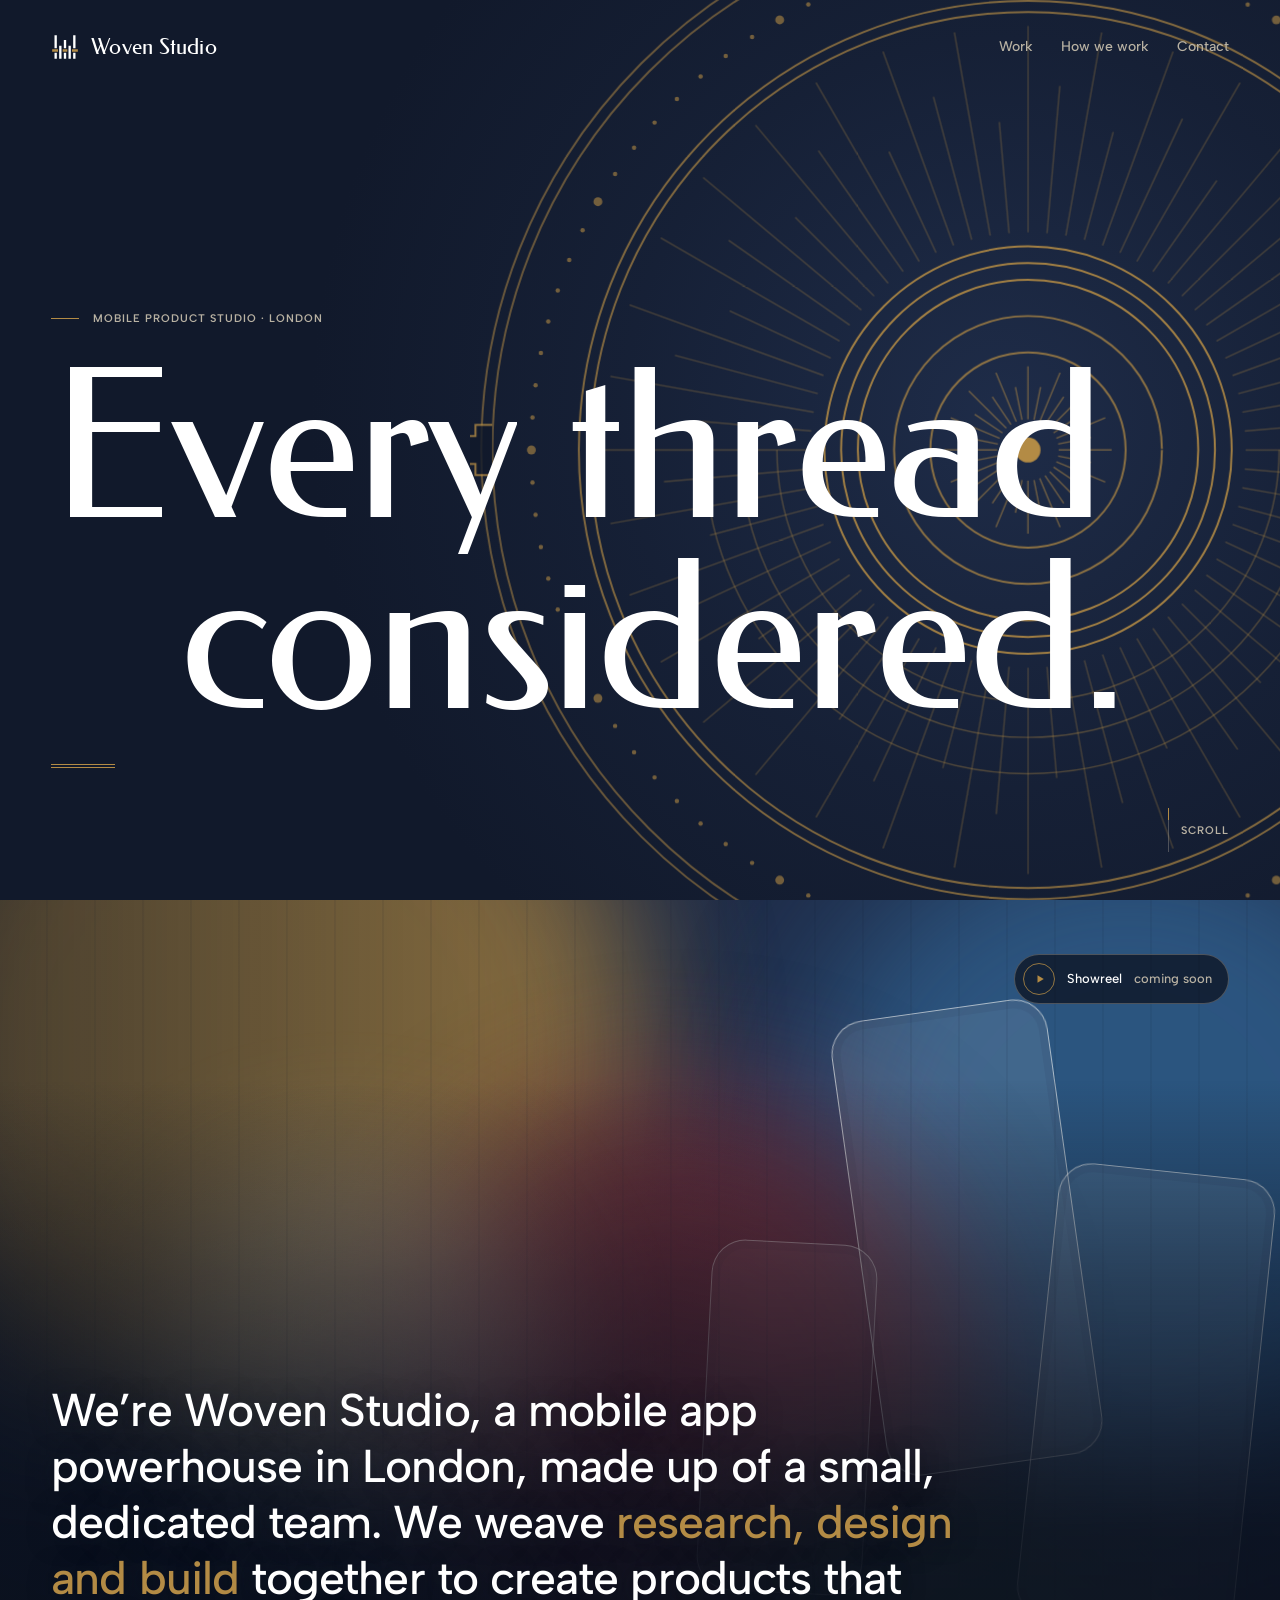
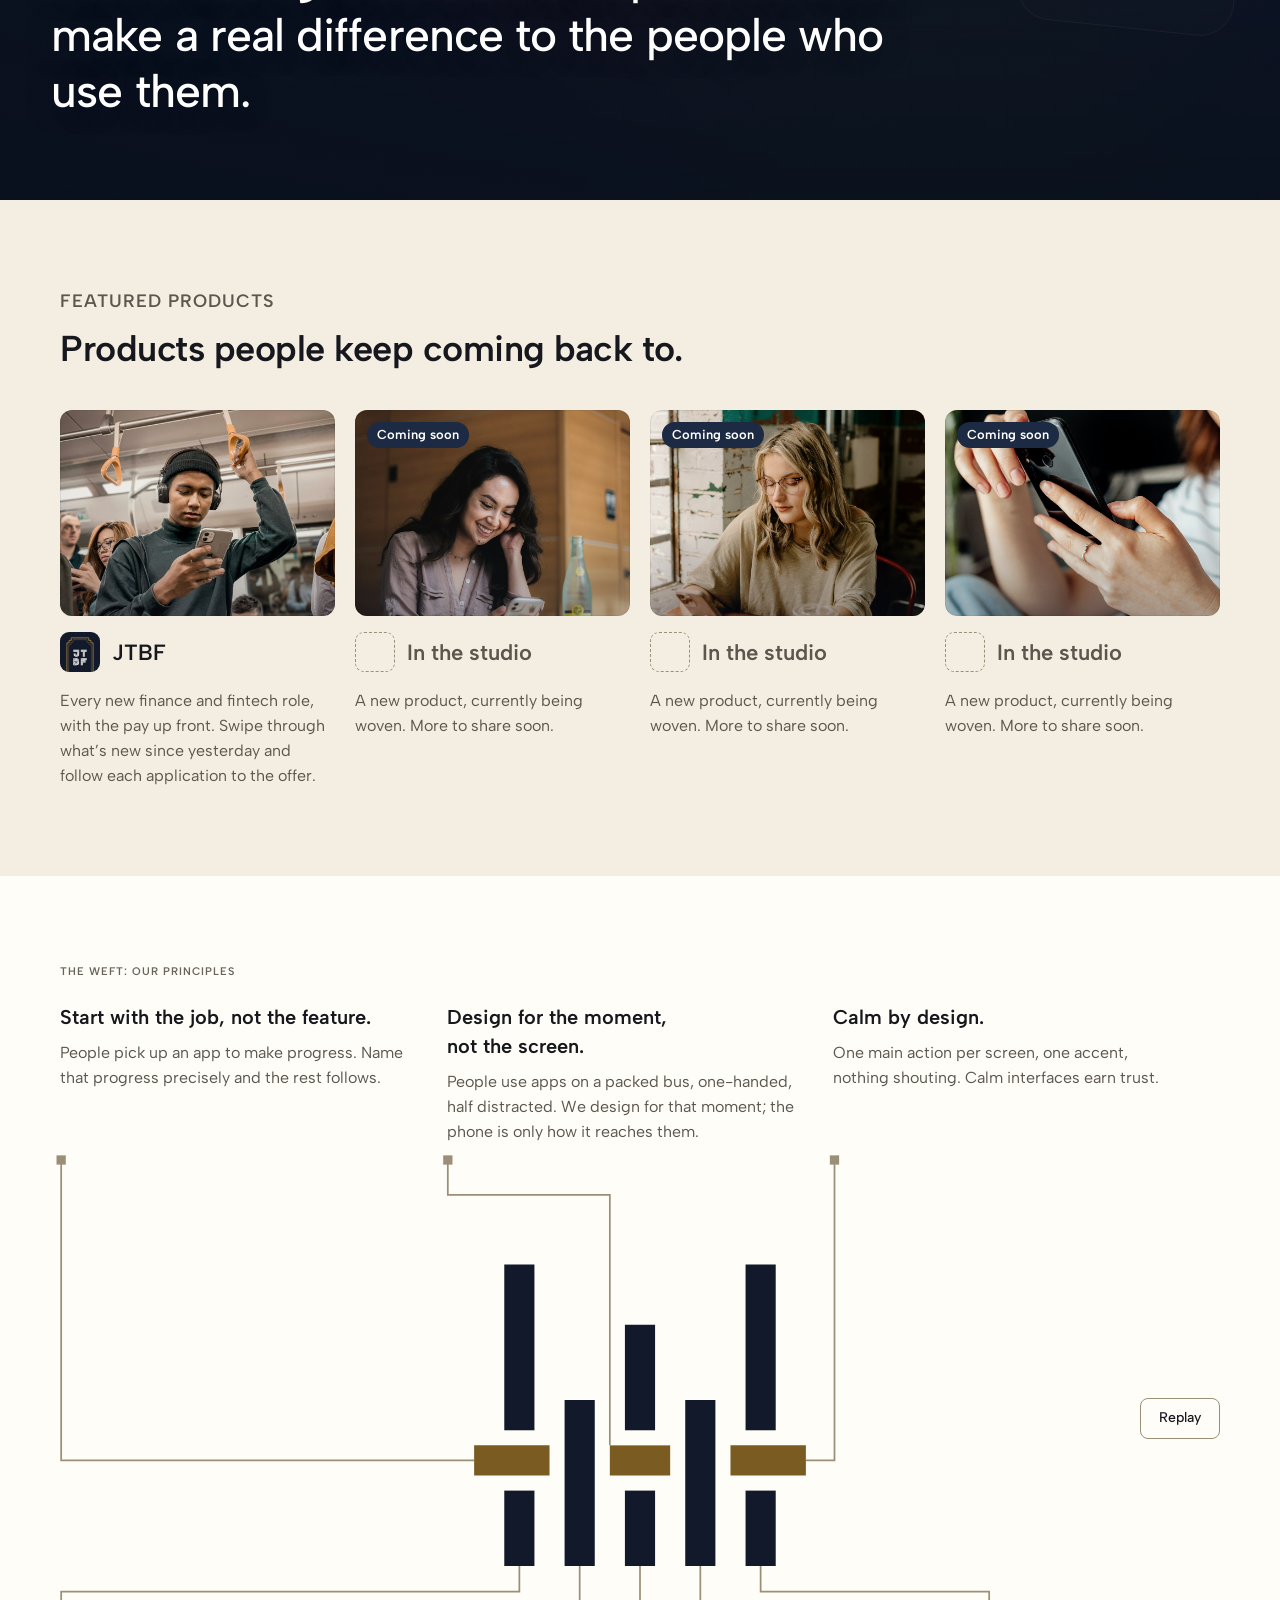
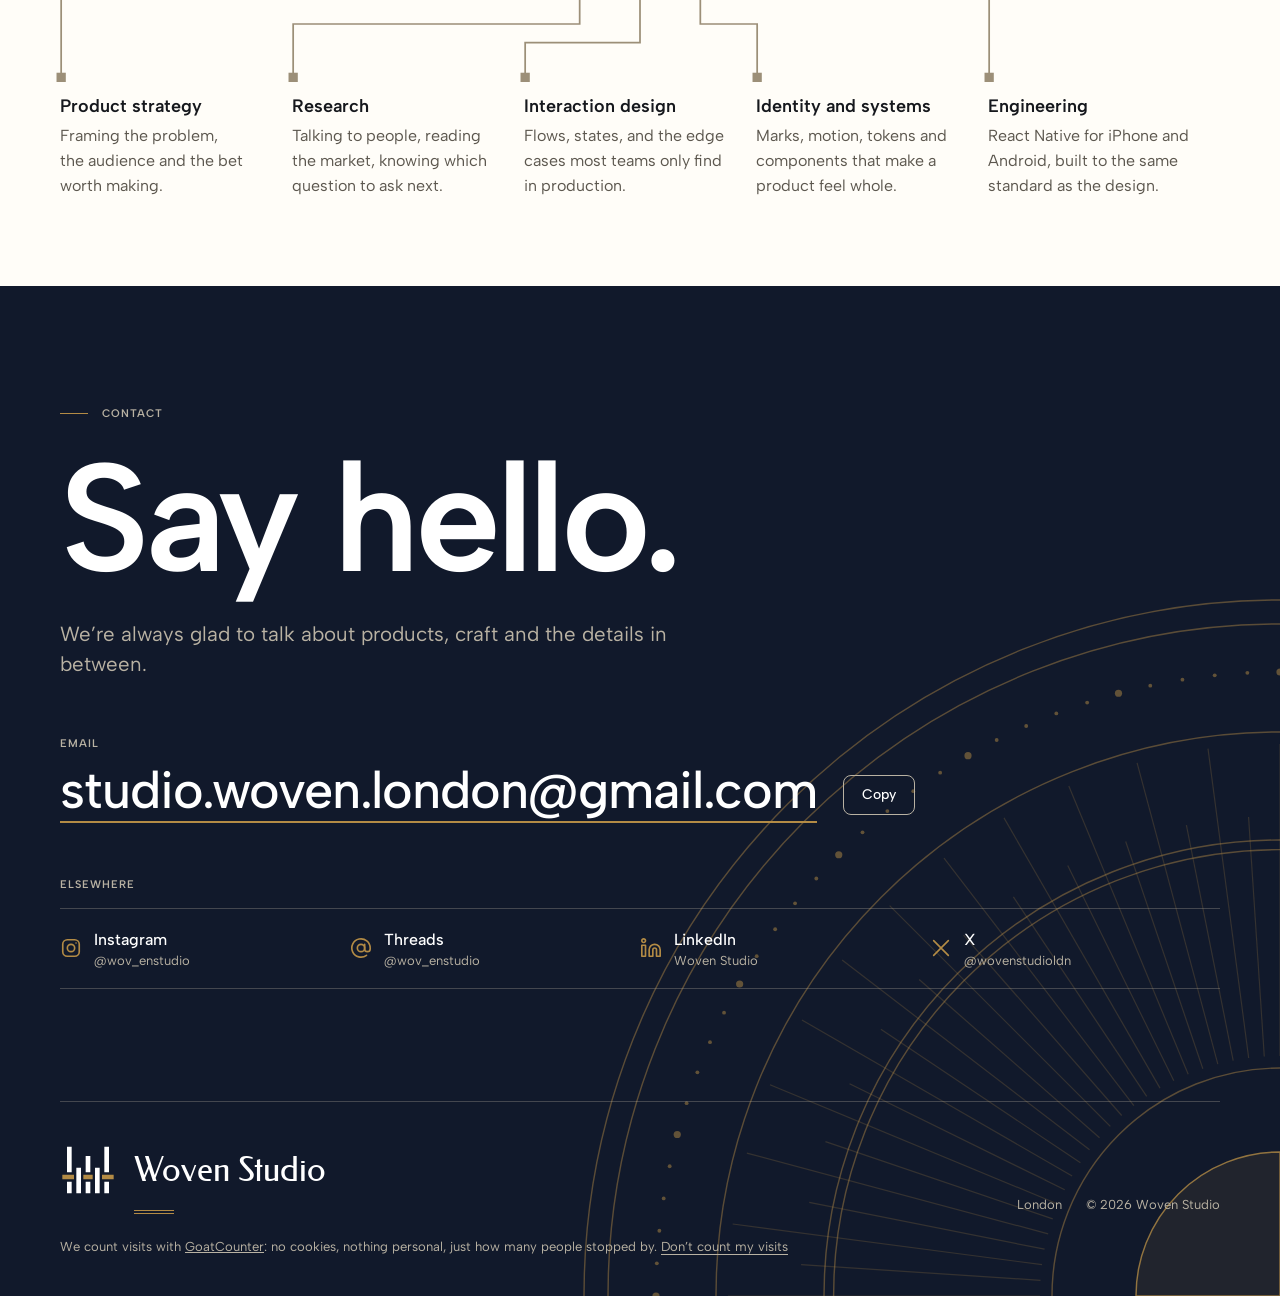
==== index.html @ 86c2acb9 "Count the page path without its UTM tags Campaign tags still reach GoatCounter as the query, so visi" ====
<!doctype html>
<html lang="en-GB">
<head>
<meta charset="utf-8">
<meta name="viewport" content="width=device-width, initial-scale=1, viewport-fit=cover">
<meta name="description" content="Woven Studio designs and builds mobile apps for iPhone and Android.">
<title>Woven Studio</title>
<link rel="icon" href="favicon.svg" type="image/svg+xml">
<link rel="apple-touch-icon" href="apple-touch-icon.png">
<meta name="theme-color" content="#11192b">
<!-- Woven Studio design system: tokens and self-hosted fonts, then the n- component classes. -->
<link rel="preload" href="ds/fonts/Federo-Regular.ttf" as="font" type="font/ttf" crossorigin>
<link rel="stylesheet" href="ds/tokens.css">
<link rel="stylesheet" href="ds/bundle.css">
<style>
/* Base: what the page expects around it (safe-area padding for notched phones, image reset). */
:root { padding-top: env(safe-area-inset-top, 0px); padding-bottom: env(safe-area-inset-bottom, 0px); }
img { max-width: 100%; }
[hidden] { display: none !important; }

/* Layout: navy hero where the Crown draws itself; the showreel (a placeholder for now) beside
   the studio summary; featured products as four image cards; the mark and how we work, the
   mark drawing itself beside the practice threads; a contact footer.
   Colours and type are the Woven Studio design system's tokens. One light theme by choice:
   the design system has no dark theme yet. */
:root {
  color-scheme: light;
  /* Every colour, font, space and radius comes from ds/tokens.css (the design system). Only the page width is local. */
  --max: 1160px;
}

* { box-sizing: border-box; }
html { -webkit-text-size-adjust: 100%; scroll-behavior: smooth; }
body { margin: 0; background: var(--canvas); color: var(--ink); font-family: var(--font-sans); font-size: 16px; line-height: 25px; }
a { color: inherit; }
:focus-visible { outline: 2px solid var(--primary); outline-offset: 3px; border-radius: 4px; }
.band-navy :focus-visible { outline-color: var(--brass); }

.wrap {
  max-width: calc(var(--max) + 64px); margin: 0 auto;
  padding-left: max(16px, env(safe-area-inset-left, 0px));
  padding-right: max(16px, env(safe-area-inset-right, 0px));
}
@media (min-width: 720px) {
  .wrap { padding-left: max(32px, env(safe-area-inset-left, 0px)); padding-right: max(32px, env(safe-area-inset-right, 0px)); }
}
.eyebrow { font-size: 11px; line-height: 15px; font-weight: 600; letter-spacing: 1px; text-transform: uppercase; color: var(--steel); margin: 0; }

/* The Crown drawing itself: one shared definition, played where .is-drawing is set. */
.crown .w, .crown .t { fill: none; stroke-width: 4; stroke-linecap: butt; stroke-dasharray: 1; stroke-dashoffset: 0; }
.crown .w { stroke: var(--warp, var(--on-dark)); }
.crown .t { stroke: var(--weft, var(--brass)); }
.crown.is-drawing .w { animation: draw 520ms cubic-bezier(0.3, 0, 0.2, 1) 300ms both; }
.crown.is-drawing .w.i { animation-delay: 430ms; }
.crown.is-drawing .w.o { animation-delay: 560ms; }
.crown.is-drawing .t.a { animation: draw 200ms cubic-bezier(0.4, 0, 1, 1) 1120ms both; }
.crown.is-drawing .t.b { animation: draw 380ms cubic-bezier(0, 0, 0.2, 1) 1320ms both; }
@keyframes draw { from { stroke-dashoffset: 1; } to { stroke-dashoffset: 0; } }
@media (prefers-reduced-motion: reduce) {
  html { scroll-behavior: auto; }
  .crown.is-drawing .w, .crown.is-drawing .t { animation: none; }
}

/* ---------- hero ---------- */
.band-navy { background: var(--brand-navy); color: var(--on-dark); }
/* Hero: the whole first screen. A huge Federo tagline bottom-left, an Art Deco medallion
   (sunburst, fan, setbacks, double rules) bleeding off the right edge with the Crown at its
   heart. Opening sequence: rings draw centre-out, the sunburst opens, the Crown weaves itself,
   the tagline rises line by line. Afterwards the outer rings turn, very slowly. */
.hero {
  position: relative; overflow: hidden; isolation: isolate;
  min-height: 100vh; min-height: 100svh;
  display: flex; flex-direction: column;
  margin-top: calc(-1 * env(safe-area-inset-top, 0px));
  padding-top: env(safe-area-inset-top, 0px);
  background:
    radial-gradient(circle at 78% 46%, rgba(31, 45, 74, 0.95) 0, rgba(31, 45, 74, 0.35) 34%, rgba(17, 25, 43, 0) 62%),
    var(--brand-navy);
}
.hero > .wrap { position: relative; z-index: 1; flex: 1; width: 100%; display: flex; flex-direction: column; }
@media (min-width: 720px) { .hero > .wrap { max-width: none; padding-left: max(32px, 4vw, env(safe-area-inset-left, 0px)); padding-right: max(32px, 4vw, env(safe-area-inset-right, 0px)); } }
.nav { display: flex; align-items: center; justify-content: space-between; gap: 16px; padding-block: 22px; }
.nav-brand { display: flex; align-items: center; gap: 12px; text-decoration: none; font-weight: 600; }
.nav-brand .n-mark { width: 28px; height: 28px; }
.nav-brand span { font-family: var(--font-display); font-weight: 400; font-size: 22px; line-height: 28px; letter-spacing: 0.01em; }
.nav-links { display: flex; gap: 28px; font-size: 14px; font-weight: 500; }
.nav-links a { text-decoration: none; color: var(--on-dark-muted); padding: 12px 0; }
.nav-links a:hover { color: var(--on-dark); }
@media (max-width: 440px) { .nav-links a:nth-child(2) { display: none; } }

.hero-body { flex: 1; display: flex; flex-direction: column; justify-content: flex-end; gap: 28px; padding-block: 24px 36px; }
.hero .eyebrow { color: var(--on-dark-muted); display: flex; align-items: center; gap: 14px; }
.hero .eyebrow::before { content: ""; width: 28px; height: 1px; background: var(--brass); }
.tagline {
  font-family: var(--font-display); font-weight: 400; margin: 0;
  font-size: min(19.5vw, 13svh); line-height: 0.92; letter-spacing: -0.01em;
  color: var(--on-dark);
}
.tagline .line { display: block; overflow: hidden; padding-bottom: 0.14em; margin-bottom: -0.14em; }
.tagline .line > span { display: block; }
.tagline .l2 { padding-left: 0.9em; }
@media (min-width: 600px) {
  .tagline { font-size: min(16.2vw, 29svh); }
  .tagline .l1, .tagline .l2 { display: inline-block; vertical-align: top; }
  .tagline .l1 { margin-right: 0.02em; }
  .tagline .l2 { padding-left: 0; }
  .tagline .l3 { padding-left: 0.62em; }
}
.hero-rule { transform-origin: left center; }
.hero-foot { display: flex; flex-wrap: wrap; align-items: flex-end; justify-content: flex-end; gap: 24px 48px; }
.hero-foot .lede { font-size: 18px; line-height: 28px; color: var(--on-dark-muted); max-width: 30em; margin: 0 0 18px; text-wrap: pretty; }
.actions { display: flex; flex-wrap: wrap; gap: 12px; }
.scroll-cue { display: none; align-items: center; gap: 12px; font-size: 11px; font-weight: 600; letter-spacing: 1px; text-transform: uppercase; color: var(--on-dark-muted); text-decoration: none; padding: 12px 0; }
.scroll-cue i { position: relative; width: 1px; height: 44px; background: rgba(185, 178, 163, 0.35); overflow: hidden; }
.scroll-cue i::after { content: ""; position: absolute; left: -1px; top: 0; width: 3px; height: 12px; background: var(--brass); animation: cue 2.4s cubic-bezier(0.4, 0, 0.2, 1) 2.6s infinite; }
@keyframes cue { from { transform: translateY(-12px); } to { transform: translateY(44px); } }
@media (min-width: 860px) { .scroll-cue { display: inline-flex; } }

/* the medallion */
.medallion {
  position: absolute; z-index: 0; pointer-events: none;
  width: min(124svh, 128vw); height: auto; aspect-ratio: 1 / 1; max-width: none;
  top: 50%; right: calc(-1 * min(34svh, 36vw)); transform: translateY(-50%);
  fill: none; stroke: var(--brass); stroke-width: 1.4;
}
@media (max-width: 859px) {
  .medallion { width: 150vw; top: -18vw; right: -62vw; transform: none; opacity: 0.8; }
}
.medallion .ring { stroke-dasharray: 1; stroke-dashoffset: 0; opacity: 0.7; }
.medallion .r6, .medallion .r7 { opacity: 0.55; }
.medallion .r1, .medallion .r2, .medallion .r3 { opacity: 0.9; }
.medallion .m-dots circle { fill: var(--brass); stroke: none; opacity: 0.6; }
.medallion .m-rays path { stroke-width: 1; opacity: 0.32; }
.medallion .fan { stroke-width: 1; opacity: 0.38; stroke-dasharray: 1; stroke-dashoffset: 0; }
.medallion .m-steps path { fill: var(--brand-navy); stroke-width: 1.4; opacity: 0.8; }
.medallion .m-core path { stroke-width: 1; opacity: 0.55; }
.medallion .m-dot { fill: var(--brass); stroke: none; }
.medallion .r0, .medallion .r0b { opacity: 0.75; }
.m-core { transform-box: fill-box; transform-origin: 50% 50%; }
.m-spin-a, .m-spin-b, .m-dots, .m-rays { transform-box: fill-box; transform-origin: 50% 50%; }
.m-spin-a { animation: spin 300s linear 2.6s infinite; }
.m-spin-b { animation: spin 420s linear 2.6s infinite reverse; }
@keyframes spin { to { transform: rotate(360deg); } }

/* opening sequence */
.hero .ring { animation: draw 1300ms cubic-bezier(0.3, 0, 0.2, 1) both; }
.hero .r0 { animation-delay: 0ms; } .hero .r0b { animation-delay: 60ms; } .hero .r1 { animation-delay: 150ms; } .hero .r2 { animation-delay: 230ms; } .hero .r3 { animation-delay: 310ms; }
.hero .r4 { animation-delay: 560ms; } .hero .r5 { animation-delay: 640ms; }
.hero .r6 { animation-delay: 860ms; } .hero .r7 { animation-delay: 940ms; }
.hero .fan { animation: draw 1100ms cubic-bezier(0.3, 0, 0.2, 1) 700ms both; }
.hero .m-rays { animation: open 1500ms cubic-bezier(0.2, 0, 0, 1) 400ms both; }
.hero .m-dots { animation: settle 1800ms cubic-bezier(0.2, 0, 0, 1) 900ms both; }
.hero .m-core { animation: open 1200ms cubic-bezier(0.2, 0, 0, 1) 0ms both; }
.hero .m-steps { animation: fade 600ms ease-out 1500ms both; }
@keyframes open { from { transform: scale(0.55) rotate(-24deg); opacity: 0; } to { transform: none; opacity: 1; } }
@keyframes settle { from { transform: rotate(-30deg); opacity: 0; } to { transform: none; opacity: 1; } }
@keyframes fade { from { opacity: 0; } to { opacity: 1; } }

.hero .tagline .line > span { animation: rise 1100ms cubic-bezier(0.2, 0, 0, 1) both; }
.hero .tagline .line:nth-child(1) > span { animation-delay: 250ms; }
.hero .tagline .line:nth-child(2) > span { animation-delay: 370ms; }
.hero .tagline .line:nth-child(3) > span { animation-delay: 490ms; }
@keyframes rise { from { transform: translateY(105%); } to { transform: none; } }
.hero .eyebrow { animation: fade 700ms ease-out 150ms both; }
.hero-rule { animation: grow 900ms cubic-bezier(0.3, 0, 0.2, 1) 1100ms both; }
@keyframes grow { from { transform: scaleX(0); } to { transform: none; } }
.hero-foot { animation: lift 800ms cubic-bezier(0.2, 0, 0, 1) 1300ms both; }
@keyframes lift { from { opacity: 0; transform: translateY(12px); } to { opacity: 1; transform: none; } }

@media (prefers-reduced-motion: reduce) {
  .hero *, .hero *::after { animation: none !important; }
}

/* ---------- sections ---------- */
.section { padding-block: 88px; }
.section-head { display: grid; gap: 12px; max-width: 40em; margin-bottom: 40px; }
.section-head h2 { font-size: clamp(28px, 4.4vw, 36px); line-height: 1.2; font-weight: 600; letter-spacing: -0.5px; margin: 0; text-wrap: balance; }
.section-head p { margin: 0; font-size: 18px; line-height: 27px; color: var(--slate); }

/* ---------- showreel ----------
   Full screen. The media layer holds the video (a placeholder until the reel is cut: drifting
   product-colour light, ghosted phones, the warp texture). Above it, a scrim from the bottom
   and the left darkens the area the text sits on to at least 80% brand-navy-deep, so the
   white text stays above 7:1 whatever the footage does. */
.reel {
  position: relative; overflow: hidden; isolation: isolate;
  min-height: 100vh; min-height: 100svh;
  display: flex; flex-direction: column; justify-content: flex-end;
  background: var(--brand-navy-deep); color: var(--on-dark);
}
.reel-media { position: absolute; inset: 0; z-index: 0; }
.reel-media video { width: 100%; height: 100%; object-fit: cover; display: block; }
.reel-ph { position: absolute; inset: 0; overflow: hidden; background: var(--brand-navy-mid); }
.reel-ph .blob { position: absolute; border-radius: 50%; filter: blur(70px); opacity: 0.85; will-change: transform; }
.reel-ph .b1 { width: 60vmax; height: 60vmax; left: -10vmax; top: -18vmax; background: var(--brass); animation: drift1 26s ease-in-out infinite alternate; }
.reel-ph .b2 { width: 52vmax; height: 52vmax; right: -14vmax; top: -6vmax; background: var(--link-blue); animation: drift2 31s ease-in-out infinite alternate; }
.reel-ph .b3 { width: 46vmax; height: 46vmax; left: 30vw; top: 22vh; background: var(--oxblood); animation: drift3 23s ease-in-out infinite alternate; }
.reel-ph .b4 { width: 40vmax; height: 40vmax; right: 8vw; bottom: -16vmax; background: var(--sage-deep); animation: drift1 29s ease-in-out infinite alternate-reverse; }
.reel-ph .b5 { width: 30vmax; height: 30vmax; left: 12vw; top: 30vh; background: var(--card-tint-champagne); opacity: 0.45; animation: drift2 21s ease-in-out infinite alternate-reverse; }
@keyframes drift1 { to { transform: translate(14vw, 10vh) scale(1.08); } }
@keyframes drift2 { to { transform: translate(-12vw, 14vh) scale(0.92); } }
@keyframes drift3 { to { transform: translate(-16vw, -10vh) scale(1.12); } }
.reel-ph::after {
  content: ""; position: absolute; inset: 0;
  background: repeating-linear-gradient(90deg, transparent 0 46px, rgba(17, 25, 43, 0.07) 46px 48px);
}
.reel-ph .ghost {
  position: absolute; width: clamp(150px, 17vw, 240px); aspect-ratio: 9 / 19;
  border-radius: 34px; border: 1.5px solid rgba(255, 253, 248, 0.55);
  background: rgba(255, 253, 248, 0.10);
  box-shadow: inset 0 0 0 8px rgba(17, 25, 43, 0.06);
}
.reel-ph .g1 { right: 16vw; top: 12vh; transform: rotate(-8deg); animation: float1 18s ease-in-out infinite alternate; }
.reel-ph .g2 { right: 2vw; top: 30vh; transform: rotate(6deg); animation: float2 22s ease-in-out infinite alternate; }
.reel-ph .g3 { right: 32vw; top: 38vh; transform: rotate(3deg); width: clamp(120px, 13vw, 190px); opacity: 0.7; animation: float1 25s ease-in-out infinite alternate-reverse; }
@keyframes float1 { from { translate: 0 0; } to { translate: -2vw -5vh; } }
@keyframes float2 { from { translate: 0 0; } to { translate: 1.5vw 4vh; } }
@media (max-width: 720px) { .reel-ph .g1 { right: -6vw; top: 8vh; } .reel-ph .g2, .reel-ph .g3 { display: none; } }

.reel-scrim {
  position: absolute; inset: 0; z-index: 1; pointer-events: none;
  background:
    linear-gradient(to top, rgba(10, 16, 29, 0.96) 0%, rgba(10, 16, 29, 0.88) 30%, rgba(10, 16, 29, 0.45) 58%, rgba(10, 16, 29, 0) 80%),
    linear-gradient(to right, rgba(10, 16, 29, 0.55) 0%, rgba(10, 16, 29, 0) 60%);
}
.reel-badge {
  position: absolute; z-index: 2; top: max(32px, 6vh); right: max(16px, 4vw);
  display: inline-flex; align-items: center; gap: 12px;
  padding: 8px 16px 8px 8px; border-radius: 999px;
  background: rgba(10, 16, 29, 0.72); border: 1px solid rgba(185, 178, 163, 0.35);
  font-size: 13px; line-height: 18px; font-weight: 500; color: var(--on-dark);
}
.reel-badge i { width: 32px; height: 32px; border-radius: 50%; border: 1px solid rgba(179, 139, 69, 0.8); display: grid; place-items: center; }
.reel-badge svg { width: 12px; height: 12px; fill: var(--brass); margin-left: 2px; }
.reel-badge small { font-size: 13px; color: var(--on-dark-muted); }

.reel-text { position: relative; z-index: 2; width: 100%; padding-block: 120px max(56px, 9vh); }
@media (min-width: 720px) { .reel-text { max-width: none; padding-left: max(32px, 4vw, env(safe-area-inset-left, 0px)); padding-right: max(32px, 4vw, env(safe-area-inset-right, 0px)); } }
.reel-text .eyebrow { color: var(--on-dark-muted); display: flex; align-items: center; gap: 14px; margin-bottom: 24px; }
.reel-text .eyebrow::before { content: ""; width: 28px; height: 1px; background: var(--brass); }
.reel-text p.big {
  margin: 0; max-width: 21em;
  font-size: clamp(26px, 3.6vw, 52px); line-height: 1.22; font-weight: 500; letter-spacing: -0.02em;
  color: var(--on-dark); text-wrap: pretty;
  text-shadow: 0 1px 24px rgba(10, 16, 29, 0.5);
}
.reel-text p.big em { font-style: normal; color: var(--brass); }
@media (prefers-reduced-motion: reduce) { .reel-ph *, .reel-ph { animation: none !important; } }

/* ---------- products ----------
   Each card leads with a real photograph of the moment the product is used, given a light
   warm grade so the four read as one set. Name and a two-line summary sit beneath. */
.band-parchment { background: var(--surface); }
.products { display: grid; gap: 32px 20px; grid-template-columns: minmax(0, 1fr); }
@media (min-width: 640px) { .products { grid-template-columns: repeat(2, minmax(0, 1fr)); } }
@media (min-width: 1000px) { .products { grid-template-columns: repeat(4, minmax(0, 1fr)); } }
.product { min-width: 0; display: grid; gap: 16px; align-content: start; }
.photo {
  position: relative; margin: 0; aspect-ratio: 4 / 3; max-width: 100%;
  border-radius: 12px; overflow: hidden; background: var(--card-tint-stone);
}
.photo img {
  width: 100%; height: 100%; object-fit: cover; display: block;
  filter: saturate(0.92) contrast(1.02) sepia(0.06);
  transition: transform 700ms cubic-bezier(0.2, 0, 0, 1);
}
.product:hover .photo img { transform: scale(1.035); }
.photo::after {
  content: ""; position: absolute; inset: 0; pointer-events: none;
  background: linear-gradient(to top, rgba(17, 25, 43, 0.28), rgba(17, 25, 43, 0) 45%);
  box-shadow: inset 0 0 0 1px rgba(17, 25, 43, 0.08); border-radius: inherit;
}
.photo .chip { position: absolute; z-index: 1; left: 12px; top: 12px; }
.product-name { display: flex; align-items: center; gap: 12px; }
.product-name h3 { margin: 0; font-size: 22px; line-height: 29px; font-weight: 600; }
.product-name .icon { width: 40px; height: 40px; border-radius: 9px; overflow: hidden; flex: none; display: block; }
.product-name .icon--empty { border: 1px dashed var(--hairline-strong); }
.product p { margin: 0; color: var(--slate); text-wrap: pretty; }
.product--soon h3 { color: var(--slate); }
@media (prefers-reduced-motion: reduce) { .photo img { transition: none; } .product:hover .photo img { transform: none; } }

/* ---------- how we work ----------
   The mark as a diagram of the practice: each warp is a discipline, and a brass thread runs
   from the foot of each warp to its column below. The weft is the person using the app.
   Hovering a discipline lights its warp and thread. On phones the diagram becomes a list,
   each row carrying a small mark with its own warp picked out. */
.how-head { display: grid; gap: 20px; margin-bottom: 56px; }
@media (min-width: 900px) { .how-head { grid-template-columns: minmax(0, 5fr) minmax(0, 6fr); gap: 72px; align-items: end; } }
.how-head h2 { margin: 12px 0 0; font-size: clamp(34px, 5vw, 56px); line-height: 1.06; font-weight: 600; letter-spacing: -1px; text-wrap: balance; }
.how-head p { margin: 0; font-size: 18px; line-height: 28px; color: var(--slate); max-width: 34em; text-wrap: pretty; }
.how-head p b { color: var(--ink); font-weight: 600; }

.loom-wrap { position: relative; }
.loom { display: block; width: 100%; height: auto; overflow: visible; }
.loom .crown { --warp: var(--brand-navy); --weft: var(--brass-deep); }
.loom .crown .w { transition: opacity 250ms ease, stroke 250ms ease; }
.loom .fan { fill: none; stroke: var(--hairline-strong); stroke-width: 1.5; stroke-dasharray: 1; stroke-dashoffset: 0; transition: stroke 250ms ease, stroke-width 250ms ease, opacity 250ms ease; }
.loom .knot { fill: var(--hairline-strong); transition: fill 250ms ease; }
.loom .lead { stroke: var(--hairline-strong); stroke-width: 1; fill: none; }
.loom .lbl { font: 500 15px var(--font-sans); fill: var(--slate); }
.loom.is-drawing .fan { animation: draw 700ms cubic-bezier(0.3, 0, 0.2, 1) 1700ms both; }
.loom.is-drawing .knot { animation: fade 400ms ease-out 2300ms both; }
@keyframes fade { from { opacity: 0; } to { opacity: 1; } }
/* focus a discipline */
.loom[data-on] .crown .w, .loom[data-on] .crown .t { opacity: 0.22; }
.loom[data-on] .fan, .loom[data-on] .pl { opacity: 0.4; }
.loom[data-on="0"] .w[data-k="0"], .loom[data-on="1"] .w[data-k="1"], .loom[data-on="2"] .w[data-k="2"], .loom[data-on="3"] .w[data-k="3"], .loom[data-on="4"] .w[data-k="4"] { opacity: 1; }
.loom[data-on="0"] .fan[data-k="0"], .loom[data-on="1"] .fan[data-k="1"], .loom[data-on="2"] .fan[data-k="2"], .loom[data-on="3"] .fan[data-k="3"], .loom[data-on="4"] .fan[data-k="4"] { opacity: 1; stroke: var(--brass-deep); stroke-width: 2.5; }
.loom[data-on="0"] .knot[data-k="0"], .loom[data-on="1"] .knot[data-k="1"], .loom[data-on="2"] .knot[data-k="2"], .loom[data-on="3"] .knot[data-k="3"], .loom[data-on="4"] .knot[data-k="4"] { fill: var(--brass-deep); }
.replay { position: absolute; top: 46%; right: 0; background: var(--canvas); }

.disciplines { list-style: none; margin: 0; padding: 0; display: grid; gap: 0; }
.discipline { display: grid; grid-template-columns: 40px minmax(0, 1fr); gap: 4px 16px; padding-block: 18px; border-bottom: 1px solid var(--hairline); cursor: default; }
.discipline:first-child { border-top: 1px solid var(--hairline-strong); }
.disc-eyebrow { margin: 8px 0 20px; }
@media (min-width: 900px) { .disc-eyebrow { display: none; } }
.discipline .mini { grid-row: span 2; width: 32px; height: 32px; margin-top: 2px; }
.discipline .mini path { fill: none; stroke-width: 4; stroke: var(--brand-navy); opacity: 0.2; }
.discipline .mini .on { opacity: 1; }
.discipline .mini .wf { stroke: var(--brass-deep); opacity: 1; }
.discipline h3 { margin: 0; font-size: 18px; line-height: 25px; font-weight: 600; }
.discipline p { margin: 0; color: var(--slate); text-wrap: pretty; }
.loom-wrap { display: none; }
@media (min-width: 900px) {
  .loom-wrap { display: block; }
  .disciplines { grid-template-columns: repeat(5, minmax(0, 1fr)); gap: 0; }
  .discipline, .discipline:first-child { grid-template-columns: minmax(0, 1fr); border: 0; padding: 16px 24px 0 0; align-content: start; }
  .discipline .mini { display: none; }
  .discipline h3 { transition: color 250ms ease; }
  .discipline:hover h3 { color: var(--brass-deep); }
}

.beliefs-wrap { display: grid; gap: 24px; margin-bottom: 40px; }
.beliefs { list-style: none; margin: 0; padding: 0; display: grid; gap: 28px; }
@media (min-width: 900px) {
  .beliefs-wrap { margin-bottom: 0; }
  .beliefs { grid-template-columns: repeat(3, minmax(0, 1fr)); gap: 0; }
  .belief { padding: 0 32px 16px 0; }
  .belief .mini { display: none; }
  .belief p { max-width: 22em; }
}
.belief { display: grid; gap: 8px; align-content: start; cursor: default; }
.belief .mini { width: 40px; height: 40px; }
.belief .mini .wp path { fill: none; stroke: var(--brand-navy); stroke-width: 4; opacity: 0.18; }
.belief .mini .seg { fill: none; stroke: var(--brass-deep); stroke-width: 4; opacity: 0.22; }
.belief .mini .seg.on { opacity: 1; }
.belief h3 { margin: 0; font-size: 20px; line-height: 29px; font-weight: 600; text-wrap: balance; transition: color 250ms ease; }
.belief:hover h3 { color: var(--brass-deep); }
.belief p { margin: 0; color: var(--slate); text-wrap: pretty; }
.loom .crown .t { transition: opacity 250ms ease; }
.loom .pl { fill: none; stroke: var(--hairline-strong); stroke-width: 1.5; stroke-dasharray: 1; stroke-dashoffset: 0; transition: stroke 250ms ease, stroke-width 250ms ease, opacity 250ms ease; }
.loom .pknot { fill: var(--hairline-strong); transition: fill 250ms ease; }
.loom.is-drawing .pl { animation: draw 700ms cubic-bezier(0.3, 0, 0.2, 1) 1700ms both; }
.loom.is-drawing .pknot { animation: fade 400ms ease-out 1700ms both; }
.loom[data-p] .crown .t, .loom[data-p] .crown .w { opacity: 0.22; }
.loom[data-p] .pl, .loom[data-p] .fan { opacity: 0.4; }
.loom[data-p="0"] .pl[data-p="0"], .loom[data-p="1"] .pl[data-p="1"], .loom[data-p="2"] .pl[data-p="2"] { opacity: 1; stroke: var(--brass-deep); stroke-width: 2.5; }
.loom[data-p="0"] .pknot[data-p="0"], .loom[data-p="1"] .pknot[data-p="1"], .loom[data-p="2"] .pknot[data-p="2"] { fill: var(--brass-deep); }
.loom[data-k-dim] .pl { opacity: 0.4; }
.loom[data-p="0"] .t[data-p="0"], .loom[data-p="1"] .t[data-p="1"], .loom[data-p="2"] .t[data-p="2"] { opacity: 1; }
@media (prefers-reduced-motion: reduce) {
  .loom.is-drawing .fan, .loom.is-drawing .knot { animation: none; }
}

/* ---------- footer ----------
   The page closes on navy, as it opened: a big "Say hello.", the contact details as the
   one thing to act on, and a quarter of the hero's Deco sunburst rising from the corner.
   The studio lockup (mark, name in Federo, brass rule) signs it off. */
.contact { position: relative; overflow: hidden; isolation: isolate; padding-block: 120px 0; }
.foot-fan { position: absolute; z-index: -1; right: 0; bottom: 0; width: min(720px, 90vw); height: auto; pointer-events: none; }
.foot-fan .arc, .foot-fan .ray { fill: none; stroke: var(--brass); }
.foot-fan .arc { stroke-width: 1.2; opacity: 0.45; }
.foot-fan .ray { stroke-width: 1; opacity: 0.22; }
.foot-fan .dot { fill: var(--brass); opacity: 0.5; }
.foot-fan .core { fill: rgba(179, 139, 69, 0.12); stroke: var(--brass); stroke-width: 1.2; opacity: 0.8; }
.contact .eyebrow { color: var(--on-dark-muted); display: flex; align-items: center; gap: 14px; }
.contact .eyebrow::before { content: ""; width: 28px; height: 1px; background: var(--brass); }
.contact h2 { margin: 24px 0 0; font-size: clamp(64px, 12vw, 176px); line-height: 0.95; font-weight: 600; letter-spacing: -0.035em; color: var(--on-dark); }
.contact .line { margin: 28px 0 0; font-size: clamp(18px, 1.6vw, 22px); line-height: 1.5; color: var(--on-dark-muted); max-width: 30em; }
.email-row { margin-top: 56px; display: grid; gap: 10px; }
.email-row dt, .reach-label { font-size: 11px; line-height: 15px; font-weight: 600; letter-spacing: 1px; text-transform: uppercase; color: var(--on-dark-muted); }
.email { margin: 0; font-size: clamp(19px, 5.2vw, 52px); line-height: 1.15; font-weight: 500; letter-spacing: -0.02em; overflow-wrap: anywhere; }
.placeholder { color: var(--on-dark); border-bottom: 2px dashed var(--brass); }
.reach { margin-top: 56px; display: grid; gap: 16px; }
.socials { list-style: none; margin: 0; padding: 0; display: grid; grid-template-columns: minmax(0, 1fr); border-top: 1px solid rgba(185, 178, 163, 0.3); }
@media (min-width: 560px) { .socials { grid-template-columns: repeat(2, minmax(0, 1fr)); } }
@media (min-width: 1000px) { .socials { grid-template-columns: repeat(4, minmax(0, 1fr)); } }
.socials li, .socials .social { display: flex; align-items: center; gap: 12px; padding: 18px 16px 18px 0; border-bottom: 1px solid rgba(185, 178, 163, 0.3); min-width: 0; }
.socials svg { width: 22px; height: 22px; flex: none; fill: none; stroke: var(--brass); stroke-width: 1.8; stroke-linecap: round; stroke-linejoin: round; }
.socials span { display: grid; min-width: 0; }
.socials b { font-weight: 500; color: var(--on-dark); }
.socials li:has(.social) { padding: 0; }
.socials .social { flex: 1; text-decoration: none; border: 0; }
.socials .social:hover b { color: var(--brass); }
.email a { color: var(--on-dark); text-decoration: none; border-bottom: 2px solid var(--brass); }
.email a:hover { color: var(--brass); }
.copy { vertical-align: middle; margin-left: 12px; letter-spacing: 0; }
.socials small { font-size: 13px; line-height: 18px; color: var(--on-dark-muted); }
.socials small .placeholder { color: var(--on-dark-muted); border-bottom-width: 1px; }
.signoff { margin-top: 112px; padding-block: 40px; border-top: 1px solid rgba(185, 178, 163, 0.3); display: flex; flex-wrap: wrap; align-items: flex-end; justify-content: space-between; gap: 24px 48px; }
.lockup { display: grid; justify-items: start; gap: 12px; }
.lockup-row { display: flex; align-items: center; gap: 18px; }
.lockup .n-mark { width: 56px; height: 56px; }
.lockup .name { font-family: var(--font-display); font-weight: 400; font-size: 34px; line-height: 41px; color: var(--on-dark); }
.lockup .n-deco-rule { margin-left: 74px; }
.signoff-meta { display: flex; flex-wrap: wrap; gap: 8px 24px; font-size: 13px; line-height: 18px; color: var(--on-dark-muted); }
.privacy-note { margin: 0; flex-basis: 100%; font-size: 13px; line-height: 18px; color: var(--on-dark-muted); }
.privacy-note button { font: inherit; color: inherit; background: none; border: 0; padding: 0; text-decoration: underline; text-underline-offset: 3px; cursor: pointer; }
.privacy-note button:focus-visible { outline: 2px solid currentColor; outline-offset: 2px; }
</style>
</head>
<body>

<header class="band-navy hero n-on-navy">
  <svg class="medallion" viewBox="-400 -400 800 800" aria-hidden="true" focusable="false">
<g class="m-spin-a"><g class="m-dots">
<circle cx="356" cy="0" r="3.2"/>
<circle cx="355.2" cy="23.3" r="1.6"/>
<circle cx="353" cy="46.5" r="1.6"/>
<circle cx="349.2" cy="69.5" r="1.6"/>
<circle cx="343.9" cy="92.1" r="1.6"/>
<circle cx="337.1" cy="114.4" r="1.6"/>
<circle cx="328.9" cy="136.2" r="1.6"/>
<circle cx="319.3" cy="157.5" r="1.6"/>
<circle cx="308.3" cy="178" r="3.2"/>
<circle cx="296" cy="197.8" r="1.6"/>
<circle cx="282.4" cy="216.7" r="1.6"/>
<circle cx="267.7" cy="234.7" r="1.6"/>
<circle cx="251.7" cy="251.7" r="1.6"/>
<circle cx="234.7" cy="267.7" r="1.6"/>
<circle cx="216.7" cy="282.4" r="1.6"/>
<circle cx="197.8" cy="296" r="1.6"/>
<circle cx="178" cy="308.3" r="3.2"/>
<circle cx="157.5" cy="319.3" r="1.6"/>
<circle cx="136.2" cy="328.9" r="1.6"/>
<circle cx="114.4" cy="337.1" r="1.6"/>
<circle cx="92.1" cy="343.9" r="1.6"/>
<circle cx="69.5" cy="349.2" r="1.6"/>
<circle cx="46.5" cy="353" r="1.6"/>
<circle cx="23.3" cy="355.2" r="1.6"/>
<circle cx="0" cy="356" r="3.2"/>
<circle cx="-23.3" cy="355.2" r="1.6"/>
<circle cx="-46.5" cy="353" r="1.6"/>
<circle cx="-69.5" cy="349.2" r="1.6"/>
<circle cx="-92.1" cy="343.9" r="1.6"/>
<circle cx="-114.4" cy="337.1" r="1.6"/>
<circle cx="-136.2" cy="328.9" r="1.6"/>
<circle cx="-157.5" cy="319.3" r="1.6"/>
<circle cx="-178" cy="308.3" r="3.2"/>
<circle cx="-197.8" cy="296" r="1.6"/>
<circle cx="-216.7" cy="282.4" r="1.6"/>
<circle cx="-234.7" cy="267.7" r="1.6"/>
<circle cx="-251.7" cy="251.7" r="1.6"/>
<circle cx="-267.7" cy="234.7" r="1.6"/>
<circle cx="-282.4" cy="216.7" r="1.6"/>
<circle cx="-296" cy="197.8" r="1.6"/>
<circle cx="-308.3" cy="178" r="3.2"/>
<circle cx="-319.3" cy="157.5" r="1.6"/>
<circle cx="-328.9" cy="136.2" r="1.6"/>
<circle cx="-337.1" cy="114.4" r="1.6"/>
<circle cx="-343.9" cy="92.1" r="1.6"/>
<circle cx="-349.2" cy="69.5" r="1.6"/>
<circle cx="-353" cy="46.5" r="1.6"/>
<circle cx="-355.2" cy="23.3" r="1.6"/>
<circle cx="-356" cy="0" r="3.2"/>
<circle cx="-355.2" cy="-23.3" r="1.6"/>
<circle cx="-353" cy="-46.5" r="1.6"/>
<circle cx="-349.2" cy="-69.5" r="1.6"/>
<circle cx="-343.9" cy="-92.1" r="1.6"/>
<circle cx="-337.1" cy="-114.4" r="1.6"/>
<circle cx="-328.9" cy="-136.2" r="1.6"/>
<circle cx="-319.3" cy="-157.5" r="1.6"/>
<circle cx="-308.3" cy="-178" r="3.2"/>
<circle cx="-296" cy="-197.8" r="1.6"/>
<circle cx="-282.4" cy="-216.7" r="1.6"/>
<circle cx="-267.7" cy="-234.7" r="1.6"/>
<circle cx="-251.7" cy="-251.7" r="1.6"/>
<circle cx="-234.7" cy="-267.7" r="1.6"/>
<circle cx="-216.7" cy="-282.4" r="1.6"/>
<circle cx="-197.8" cy="-296" r="1.6"/>
<circle cx="-178" cy="-308.3" r="3.2"/>
<circle cx="-157.5" cy="-319.3" r="1.6"/>
<circle cx="-136.2" cy="-328.9" r="1.6"/>
<circle cx="-114.4" cy="-337.1" r="1.6"/>
<circle cx="-92.1" cy="-343.9" r="1.6"/>
<circle cx="-69.5" cy="-349.2" r="1.6"/>
<circle cx="-46.5" cy="-353" r="1.6"/>
<circle cx="-23.3" cy="-355.2" r="1.6"/>
<circle cx="-0" cy="-356" r="3.2"/>
<circle cx="23.3" cy="-355.2" r="1.6"/>
<circle cx="46.5" cy="-353" r="1.6"/>
<circle cx="69.5" cy="-349.2" r="1.6"/>
<circle cx="92.1" cy="-343.9" r="1.6"/>
<circle cx="114.4" cy="-337.1" r="1.6"/>
<circle cx="136.2" cy="-328.9" r="1.6"/>
<circle cx="157.5" cy="-319.3" r="1.6"/>
<circle cx="178" cy="-308.3" r="3.2"/>
<circle cx="197.8" cy="-296" r="1.6"/>
<circle cx="216.7" cy="-282.4" r="1.6"/>
<circle cx="234.7" cy="-267.7" r="1.6"/>
<circle cx="251.7" cy="-251.7" r="1.6"/>
<circle cx="267.7" cy="-234.7" r="1.6"/>
<circle cx="282.4" cy="-216.7" r="1.6"/>
<circle cx="296" cy="-197.8" r="1.6"/>
<circle cx="308.3" cy="-178" r="3.2"/>
<circle cx="319.3" cy="-157.5" r="1.6"/>
<circle cx="328.9" cy="-136.2" r="1.6"/>
<circle cx="337.1" cy="-114.4" r="1.6"/>
<circle cx="343.9" cy="-92.1" r="1.6"/>
<circle cx="349.2" cy="-69.5" r="1.6"/>
<circle cx="353" cy="-46.5" r="1.6"/>
<circle cx="355.2" cy="-23.3" r="1.6"/>
</g></g>
<g class="m-rings">
<circle class="ring r7" r="392" pathLength="1"/>
<circle class="ring r6" r="384" pathLength="1"/>
<circle class="ring r5" r="322" pathLength="1"/>
<circle class="ring r4" r="314" pathLength="1"/>
<circle class="ring r3" r="146" pathLength="1"/>
<circle class="ring r2" r="134" pathLength="1"/>
<circle class="ring r1" r="122" pathLength="1"/>
</g>
<g class="m-steps">
<g transform="rotate(0)"><path d="M-18 -384 V-396 H-10 V-404 H10 V-396 H18 V-384" /></g>
<g transform="rotate(90)"><path d="M-18 -384 V-396 H-10 V-404 H10 V-396 H18 V-384" /></g>
<g transform="rotate(180)"><path d="M-18 -384 V-396 H-10 V-404 H10 V-396 H18 V-384" /></g>
<g transform="rotate(270)"><path d="M-18 -384 V-396 H-10 V-404 H10 V-396 H18 V-384" /></g>
</g>
<g class="m-spin-b"><g class="m-rays">
<path d="M0 -156L0 -304"/>
<path d="M13.6 -155.4L22.8 -261"/>
<path d="M27.1 -153.6L52.8 -299.4"/>
<path d="M40.4 -150.7L61.1 -228"/>
<path d="M53.4 -146.6L104 -285.7"/>
<path d="M65.9 -141.4L110.7 -237.5"/>
<path d="M78 -135.1L152 -263.3"/>
<path d="M89.5 -127.8L135.4 -193.3"/>
<path d="M100.3 -119.5L195.4 -232.9"/>
<path d="M110.3 -110.3L185.3 -185.3"/>
<path d="M119.5 -100.3L232.9 -195.4"/>
<path d="M127.8 -89.5L193.3 -135.4"/>
<path d="M135.1 -78L263.3 -152"/>
<path d="M141.4 -65.9L237.5 -110.7"/>
<path d="M146.6 -53.4L285.7 -104"/>
<path d="M150.7 -40.4L228 -61.1"/>
<path d="M153.6 -27.1L299.4 -52.8"/>
<path d="M155.4 -13.6L261 -22.8"/>
<path d="M156 0L304 0"/>
<path d="M155.4 13.6L235.1 20.6"/>
<path d="M153.6 27.1L299.4 52.8"/>
<path d="M150.7 40.4L253.1 67.8"/>
<path d="M146.6 53.4L285.7 104"/>
<path d="M141.4 65.9L213.9 99.7"/>
<path d="M135.1 78L263.3 152"/>
<path d="M127.8 89.5L214.6 150.3"/>
<path d="M119.5 100.3L232.9 195.4"/>
<path d="M110.3 110.3L166.9 166.9"/>
<path d="M100.3 119.5L195.4 232.9"/>
<path d="M89.5 127.8L150.3 214.6"/>
<path d="M78 135.1L152 263.3"/>
<path d="M65.9 141.4L99.7 213.9"/>
<path d="M53.4 146.6L104 285.7"/>
<path d="M40.4 150.7L67.8 253.1"/>
<path d="M27.1 153.6L52.8 299.4"/>
<path d="M13.6 155.4L20.6 235.1"/>
<path d="M0 156L0 304"/>
<path d="M-13.6 155.4L-22.8 261"/>
<path d="M-27.1 153.6L-52.8 299.4"/>
<path d="M-40.4 150.7L-61.1 228"/>
<path d="M-53.4 146.6L-104 285.7"/>
<path d="M-65.9 141.4L-110.7 237.5"/>
<path d="M-78 135.1L-152 263.3"/>
<path d="M-89.5 127.8L-135.4 193.3"/>
<path d="M-100.3 119.5L-195.4 232.9"/>
<path d="M-110.3 110.3L-185.3 185.3"/>
<path d="M-119.5 100.3L-232.9 195.4"/>
<path d="M-127.8 89.5L-193.3 135.4"/>
<path d="M-135.1 78L-263.3 152"/>
<path d="M-141.4 65.9L-237.5 110.7"/>
<path d="M-146.6 53.4L-285.7 104"/>
<path d="M-150.7 40.4L-228 61.1"/>
<path d="M-153.6 27.1L-299.4 52.8"/>
<path d="M-155.4 13.6L-261 22.8"/>
<path d="M-156 0L-304 0"/>
<path d="M-155.4 -13.6L-235.1 -20.6"/>
<path d="M-153.6 -27.1L-299.4 -52.8"/>
<path d="M-150.7 -40.4L-253.1 -67.8"/>
<path d="M-146.6 -53.4L-285.7 -104"/>
<path d="M-141.4 -65.9L-213.9 -99.7"/>
<path d="M-135.1 -78L-263.3 -152"/>
<path d="M-127.8 -89.5L-214.6 -150.3"/>
<path d="M-119.5 -100.3L-232.9 -195.4"/>
<path d="M-110.3 -110.3L-166.9 -166.9"/>
<path d="M-100.3 -119.5L-195.4 -232.9"/>
<path d="M-89.5 -127.8L-150.3 -214.6"/>
<path d="M-78 -135.1L-152 -263.3"/>
<path d="M-65.9 -141.4L-99.7 -213.9"/>
<path d="M-53.4 -146.6L-104 -285.7"/>
<path d="M-40.4 -150.7L-67.8 -253.1"/>
<path d="M-27.1 -153.6L-52.8 -299.4"/>
<path d="M-13.6 -155.4L-20.6 -235.1"/>
</g></g>
<g class="m-fan">
<path class="fan" pathLength="1" d="M-180 0 A180 180 0 0 0 180 0"/>
<path class="fan" pathLength="1" d="M-206 0 A206 206 0 0 0 206 0"/>
<path class="fan" pathLength="1" d="M-232 0 A232 232 0 0 0 232 0"/>
</g>
<g class="m-core">
<circle class="ring r0" r="96" pathLength="1"/>
<circle class="ring r0b" r="70" pathLength="1"/>
<path d="M22 0L60 0"/>
<path d="M21.6 4.3L45.1 9"/>
<path d="M20.3 8.4L55.4 23"/>
<path d="M18.3 12.2L38.2 25.6"/>
<path d="M15.6 15.6L42.4 42.4"/>
<path d="M12.2 18.3L25.6 38.2"/>
<path d="M8.4 20.3L23 55.4"/>
<path d="M4.3 21.6L9 45.1"/>
<path d="M0 22L0 60"/>
<path d="M-4.3 21.6L-9 45.1"/>
<path d="M-8.4 20.3L-23 55.4"/>
<path d="M-12.2 18.3L-25.6 38.2"/>
<path d="M-15.6 15.6L-42.4 42.4"/>
<path d="M-18.3 12.2L-38.2 25.6"/>
<path d="M-20.3 8.4L-55.4 23"/>
<path d="M-21.6 4.3L-45.1 9"/>
<path d="M-22 0L-60 0"/>
<path d="M-21.6 -4.3L-45.1 -9"/>
<path d="M-20.3 -8.4L-55.4 -23"/>
<path d="M-18.3 -12.2L-38.2 -25.6"/>
<path d="M-15.6 -15.6L-42.4 -42.4"/>
<path d="M-12.2 -18.3L-25.6 -38.2"/>
<path d="M-8.4 -20.3L-23 -55.4"/>
<path d="M-4.3 -21.6L-9 -45.1"/>
<path d="M-0 -22L-0 -60"/>
<path d="M4.3 -21.6L9 -45.1"/>
<path d="M8.4 -20.3L23 -55.4"/>
<path d="M12.2 -18.3L25.6 -38.2"/>
<path d="M15.6 -15.6L42.4 -42.4"/>
<path d="M18.3 -12.2L38.2 -25.6"/>
<path d="M20.3 -8.4L55.4 -23"/>
<path d="M21.6 -4.3L45.1 -9"/>
<circle class="m-dot" r="9"/></g>
</svg>

  <div class="wrap">
    <nav class="nav" aria-label="Main">
      <a class="nav-brand" href="#top" aria-label="Woven Studio, home">
        <svg class="n-mark" viewBox="0 0 48 48" aria-hidden="true"><path class="n-mark-warp" d="M8 4V26M8 34V44M16 22V44M24 12V26M24 34V44M32 22V44M40 4V26M40 34V44"/><path class="n-mark-weft" d="M2 30H12M20 30H28M36 30H46"/></svg>
        <span class="n-display">Woven Studio</span>
      </a>
      <div class="nav-links">
        <a href="#work">Work</a>
        <a href="#how">How we work</a>
        <a href="#contact">Contact</a>
      </div>
    </nav>

    <div class="hero-body" id="top">
      <p class="eyebrow">Mobile product studio &middot; London</p>
      <h1 class="tagline n-display" aria-label="Every thread considered.">
        <span class="line l1" aria-hidden="true"><span>Every</span></span>
        <span class="line l2" aria-hidden="true"><span>thread</span></span>
        <span class="line l3" aria-hidden="true"><span>considered.</span></span>
      </h1>
      <span class="n-deco-rule is-wide hero-rule" aria-hidden="true"></span>
      <div class="hero-foot">
        <a class="scroll-cue" href="#studio"><i aria-hidden="true"></i>Scroll</a>
      </div>
    </div>
  </div>
</header>

<main>
  <!-- ============ showreel ============ -->
  <section class="reel n-on-navy" id="studio" aria-label="About the studio">
    <div class="reel-media">
      <!-- When the reel is ready, replace .reel-ph with:
           <video src="showreel.mp4" poster="showreel.jpg" autoplay muted loop playsinline></video> -->
      <div class="reel-ph" aria-hidden="true">
        <span class="blob b1"></span><span class="blob b2"></span><span class="blob b3"></span><span class="blob b4"></span><span class="blob b5"></span>
        <span class="ghost g1"></span><span class="ghost g2"></span><span class="ghost g3"></span>
      </div>
    </div>
    <div class="reel-scrim" aria-hidden="true"></div>
    <div class="reel-badge"><i aria-hidden="true"><svg viewBox="0 0 24 24"><path d="M7 4.5v15l12.5-7.5z"/></svg></i>Showreel <small>coming soon</small></div>
    <div class="wrap reel-text">
      <p class="big">We&rsquo;re Woven Studio, a mobile app powerhouse in London, made up of a small, dedicated team. We weave <em>research, design and build</em> together to create products that make a real difference to the people who use them.</p>
    </div>
  </section>

  <!-- ============ products ============ -->
  <section class="section band-parchment" id="work" aria-labelledby="work-title">
    <div class="wrap">
      <div class="section-head">
        <p class="eyebrow">Featured products</p>
        <h2 id="work-title">Products people keep coming back to.</h2>
      </div>

      <div class="products">
        <article class="product" aria-labelledby="p-jtbf">
          <figure class="photo"><img src="photos/jtbf-commute.jpg" alt="A commuter in headphones on a busy train, checking his phone" style="object-position: 50% 52%" loading="lazy" width="1000" height="1333"></figure>
          <div class="product-name"><svg class="icon" viewBox="0 0 1024 1024" aria-hidden="true">  <rect width="1024" height="1024" fill="#11192b"/>  <path d="M176 1024 L176 342 L176 278 L232 278 L232 214 L288 214 L288 150 L344 150 L512 150 M848 1024 L848 342 L848 278 L792 278 L792 214 L736 214 L736 150 L680 150 L512 150" fill="none" stroke="#b38b45" stroke-width="20" stroke-linejoin="miter"/>  <path d="M222 1024 L222 388 L222 324 L278 324 L278 260 L334 260 L334 196 L390 196 L512 196 M802 1024 L802 388 L802 324 L746 324 L746 260 L690 260 L690 196 L634 196 L512 196" fill="none" stroke="#b38b45" stroke-width="8" stroke-linejoin="miter"/>  <path d="M340 480 L490 480 M466 480 L466 562.24 M466 562.24 A45.760000000000005 45.760000000000005 0 0 1 374.48 562.24 M374.48 562.24 L374.48 551.68 M534 480 L684 480 M609 480 L609 632 M364 848 L364 672 M364 696 L428.52 696 M428.52 696 A28.480000000000004 28.480000000000004 0 0 1 428.52 752.96 M428.52 752.96 L364 752.96 M364 752.96 L430.48 752.96 M430.48 752.96 A35.519999999999996 35.519999999999996 0 0 1 430.48 824 M430.48 824 L364 824 M558 848 L558 672 M558 696 L684 696 M558 754.72 L654 754.72" fill="none" stroke="#fffdf8" stroke-width="48"/>  <path d="M340 480 L490 480 M466 480 L466 562.24 M466 562.24 A45.760000000000005 45.760000000000005 0 0 1 374.48 562.24 M374.48 562.24 L374.48 551.68 M534 480 L684 480 M609 480 L609 632 M364 848 L364 672 M364 696 L428.52 696 M428.52 696 A28.480000000000004 28.480000000000004 0 0 1 428.52 752.96 M428.52 752.96 L364 752.96 M364 752.96 L430.48 752.96 M430.48 752.96 A35.519999999999996 35.519999999999996 0 0 1 430.48 824 M430.48 824 L364 824 M558 848 L558 672 M558 696 L684 696 M558 754.72 L654 754.72" fill="none" stroke="#11192b" stroke-width="8.64"/></svg><h3 id="p-jtbf">JTBF</h3></div>
          <p>Every new finance and fintech role, with the pay up front. Swipe through what&rsquo;s new since yesterday and follow each application to the offer.</p>
        </article>

        <article class="product product--soon" aria-labelledby="p-2">
          <figure class="photo"><img src="photos/cafe.jpg" alt="A woman smiling at her phone at a caf&eacute; table" style="object-position: 50% 54%" loading="lazy" width="1000" height="1500"><span class="n-badge n-badge-midnight chip">Coming soon</span></figure>
          <div class="product-name"><span class="icon icon--empty" aria-hidden="true"></span><h3 id="p-2">In the studio</h3></div>
          <p>A new product, currently being woven. More to share soon.</p>
        </article>

        <article class="product product--soon" aria-labelledby="p-3">
          <figure class="photo"><img src="photos/table.jpg" alt="A woman in glasses reading her phone beside an iced coffee" style="object-position: 50% 50%" loading="lazy" width="1000" height="1500"><span class="n-badge n-badge-midnight chip">Coming soon</span></figure>
          <div class="product-name"><span class="icon icon--empty" aria-hidden="true"></span><h3 id="p-3">In the studio</h3></div>
          <p>A new product, currently being woven. More to share soon.</p>
        </article>

        <article class="product product--soon" aria-labelledby="p-4">
          <figure class="photo"><img src="photos/home.jpg" alt="Close-up of hands holding a phone at home" style="object-position: 45% 34%" loading="lazy" width="1000" height="1500"><span class="n-badge n-badge-midnight chip">Coming soon</span></figure>
          <div class="product-name"><span class="icon icon--empty" aria-hidden="true"></span><h3 id="p-4">In the studio</h3></div>
          <p>A new product, currently being woven. More to share soon.</p>
        </article>
      </div>
    </div>
  </section>

  <!-- ============ the mark and how we work ============ -->
  <section class="section" id="how" aria-label="How we work">
    <div class="wrap">
      <div class="beliefs-wrap">
        <p class="eyebrow">The weft: our principles</p>
      <ul class="beliefs" aria-label="Our principles">
        <li class="belief" data-p="0"><svg class="mini" viewBox="0 0 48 48" aria-hidden="true"><g class="wp"><path d="M8 4V26M8 34V44"/><path d="M16 22V44"/><path d="M24 12V26M24 34V44"/><path d="M32 22V44"/><path d="M40 4V26M40 34V44"/></g><path class="seg on" d="M2 30H12"/><path class="seg" d="M20 30H28"/><path class="seg" d="M36 30H46"/></svg><h3>Start with the job, not the feature.</h3><p>People pick up an app to make progress. Name that progress precisely and the rest follows.</p></li>
        <li class="belief" data-p="1"><svg class="mini" viewBox="0 0 48 48" aria-hidden="true"><g class="wp"><path d="M8 4V26M8 34V44"/><path d="M16 22V44"/><path d="M24 12V26M24 34V44"/><path d="M32 22V44"/><path d="M40 4V26M40 34V44"/></g><path class="seg" d="M2 30H12"/><path class="seg on" d="M20 30H28"/><path class="seg" d="M36 30H46"/></svg><h3>Design for the moment, not the screen.</h3><p>People use apps on a packed bus, one-handed, half distracted. We design for that moment; the phone is only how it reaches them.</p></li>
        <li class="belief" data-p="2"><svg class="mini" viewBox="0 0 48 48" aria-hidden="true"><g class="wp"><path d="M8 4V26M8 34V44"/><path d="M16 22V44"/><path d="M24 12V26M24 34V44"/><path d="M32 22V44"/><path d="M40 4V26M40 34V44"/></g><path class="seg" d="M2 30H12"/><path class="seg" d="M20 30H28"/><path class="seg on" d="M36 30H46"/></svg><h3>Calm by design.</h3><p>One main action per screen, one accent, nothing shouting. Calm interfaces earn trust.</p></li>
      </ul>
      </div>
      <div class="loom-wrap">
        <svg class="loom" viewBox="0 0 1000 446" role="img" aria-label="The Woven Studio mark as a diagram. Three principles at the top run into the weft: start with the job, not the feature; design for the moment, not the screen; calm by design. Five disciplines hang from the warps: product strategy, research, interaction design, identity and systems, and engineering.">
<defs><mask id="gap-loom" maskUnits="userSpaceOnUse" x="0" y="0" width="48" height="48"><rect width="48" height="48" fill="#fff"/><rect y="26" width="48" height="8" fill="#000"/></mask></defs>
<path class="pl" data-p="0" pathLength="1" d="M1.00 0V259H357"/>
<rect class="pknot" data-p="0" x="-3.00" y="-4" width="8" height="8"/>
<path class="pl" data-p="1" pathLength="1" d="M334.33 0V30H474V246"/>
<rect class="pknot" data-p="1" x="330.33" y="-4" width="8" height="8"/>
<path class="pl" data-p="2" pathLength="1" d="M667.67 0V259H643"/>
<rect class="pknot" data-p="2" x="663.67" y="-4" width="8" height="8"/>
<path class="fan" data-k="0" pathLength="1" d="M396 350V372H1V446"/>
<rect class="knot" data-k="0" x="-3" y="442" width="8" height="8"/>
<path class="fan" data-k="1" pathLength="1" d="M448 350V400H201V446"/>
<rect class="knot" data-k="1" x="197" y="442" width="8" height="8"/>
<path class="fan" data-k="2" pathLength="1" d="M500 350V416H401V446"/>
<rect class="knot" data-k="2" x="397" y="442" width="8" height="8"/>
<path class="fan" data-k="3" pathLength="1" d="M552 350V400H601V446"/>
<rect class="knot" data-k="3" x="597" y="442" width="8" height="8"/>
<path class="fan" data-k="4" pathLength="1" d="M604 350V372H801V446"/>
<rect class="knot" data-k="4" x="797" y="442" width="8" height="8"/>
<g class="crown loom-crown" transform="translate(344 64) scale(6.5)">
<path class="w o" data-k="0" pathLength="1" mask="url(#gap-loom)" d="M8 44V4"/>
<path class="w i" data-k="1" pathLength="1" d="M16 44V22"/>
<path class="w c" data-k="2" pathLength="1" mask="url(#gap-loom)" d="M24 44V12"/>
<path class="w i" data-k="3" pathLength="1" d="M32 44V22"/>
<path class="w o" data-k="4" pathLength="1" mask="url(#gap-loom)" d="M40 44V4"/>
<path class="t a" data-p="1" pathLength="1" d="M24 30H20"/><path class="t a" data-p="1" pathLength="1" d="M24 30H28"/>
<path class="t b" data-p="0" pathLength="1" d="M12 30H2"/><path class="t b" data-p="2" pathLength="1" d="M36 30H46"/>
</g>
</svg>

        <button class="n-btn n-btn-secondary replay" id="replay" type="button">Replay</button>
      </div>
      <p class="eyebrow disc-eyebrow">The warps: our disciplines</p>
      <ul class="disciplines" aria-label="Our disciplines">
          <li class="discipline" data-k="0"><svg class="mini" viewBox="0 0 48 48" aria-hidden="true"><path class="on" d="M8 4V26M8 34V44"/><path class="" d="M16 22V44"/><path class="" d="M24 12V26M24 34V44"/><path class="" d="M32 22V44"/><path class="" d="M40 4V26M40 34V44"/><path class="wf" d="M2 30H12M20 30H28M36 30H46"/></svg><h3>Product strategy</h3><p>Framing the problem, the audience and the bet worth making.</p></li>
          <li class="discipline" data-k="1"><svg class="mini" viewBox="0 0 48 48" aria-hidden="true"><path class="" d="M8 4V26M8 34V44"/><path class="on" d="M16 22V44"/><path class="" d="M24 12V26M24 34V44"/><path class="" d="M32 22V44"/><path class="" d="M40 4V26M40 34V44"/><path class="wf" d="M2 30H12M20 30H28M36 30H46"/></svg><h3>Research</h3><p>Talking to people, reading the market, knowing which question to ask next.</p></li>
          <li class="discipline" data-k="2"><svg class="mini" viewBox="0 0 48 48" aria-hidden="true"><path class="" d="M8 4V26M8 34V44"/><path class="" d="M16 22V44"/><path class="on" d="M24 12V26M24 34V44"/><path class="" d="M32 22V44"/><path class="" d="M40 4V26M40 34V44"/><path class="wf" d="M2 30H12M20 30H28M36 30H46"/></svg><h3>Interaction design</h3><p>Flows, states, and the edge cases most teams only find in production.</p></li>
          <li class="discipline" data-k="3"><svg class="mini" viewBox="0 0 48 48" aria-hidden="true"><path class="" d="M8 4V26M8 34V44"/><path class="" d="M16 22V44"/><path class="" d="M24 12V26M24 34V44"/><path class="on" d="M32 22V44"/><path class="" d="M40 4V26M40 34V44"/><path class="wf" d="M2 30H12M20 30H28M36 30H46"/></svg><h3>Identity and systems</h3><p>Marks, motion, tokens and components that make a product feel whole.</p></li>
          <li class="discipline" data-k="4"><svg class="mini" viewBox="0 0 48 48" aria-hidden="true"><path class="" d="M8 4V26M8 34V44"/><path class="" d="M16 22V44"/><path class="" d="M24 12V26M24 34V44"/><path class="" d="M32 22V44"/><path class="on" d="M40 4V26M40 34V44"/><path class="wf" d="M2 30H12M20 30H28M36 30H46"/></svg><h3>Engineering</h3><p>React Native for iPhone and Android, built to the same standard as the design.</p></li>
      </ul>


    </div>
  </section>
</main>

<!-- ============ footer ============ -->
<footer class="band-navy contact n-on-navy" id="contact">
  <svg class="foot-fan" viewBox="0 0 600 600" aria-hidden="true" focusable="false">
<path class="arc" d="M20 600A580 580 0 0 1 600 20"/>
<path class="arc" d="M40 600A560 560 0 0 1 600 40"/>
<path class="arc" d="M130 600A470 470 0 0 1 600 130"/>
<path class="arc" d="M220 600A380 380 0 0 1 600 220"/>
<path class="arc" d="M228 600A372 372 0 0 1 600 228"/>
<path class="arc" d="M410 600A190 190 0 0 1 600 410"/>
<path class="ray" d="M400.0 600.0L140.0 600.0"/>
<path class="ray" d="M400.4 586.9L200.9 573.8"/>
<path class="ray" d="M401.7 573.9L143.9 540.0"/>
<path class="ray" d="M403.8 561.0L207.7 522.0"/>
<path class="ray" d="M406.8 548.2L155.7 480.9"/>
<path class="ray" d="M410.6 535.7L221.2 471.4"/>
<path class="ray" d="M415.2 523.5L175.0 424.0"/>
<path class="ray" d="M420.6 511.5L241.3 423.1"/>
<path class="ray" d="M426.8 500.0L201.6 370.0"/>
<path class="ray" d="M433.7 488.9L267.4 377.8"/>
<path class="ray" d="M441.3 478.2L235.1 320.0"/>
<path class="ray" d="M449.6 468.1L299.3 336.3"/>
<path class="ray" d="M458.6 458.6L274.7 274.7"/>
<path class="ray" d="M468.1 449.6L336.3 299.3"/>
<path class="ray" d="M478.2 441.3L320.0 235.1"/>
<path class="ray" d="M488.9 433.7L377.8 267.4"/>
<path class="ray" d="M500.0 426.8L370.0 201.6"/>
<path class="ray" d="M511.5 420.6L423.1 241.3"/>
<path class="ray" d="M523.5 415.2L424.0 175.0"/>
<path class="ray" d="M535.7 410.6L471.4 221.2"/>
<path class="ray" d="M548.2 406.8L480.9 155.7"/>
<path class="ray" d="M561.0 403.8L522.0 207.7"/>
<path class="ray" d="M573.9 401.7L540.0 143.9"/>
<path class="ray" d="M586.9 400.4L573.8 200.9"/>
<path class="ray" d="M600.0 400.0L600.0 140.0"/>
<circle class="dot" cx="80.0" cy="600.0" r="3"/>
<circle class="dot" cx="80.7" cy="572.8" r="1.6"/>
<circle class="dot" cx="82.8" cy="545.6" r="1.6"/>
<circle class="dot" cx="86.4" cy="518.7" r="1.6"/>
<circle class="dot" cx="91.4" cy="491.9" r="1.6"/>
<circle class="dot" cx="97.7" cy="465.4" r="3"/>
<circle class="dot" cx="105.5" cy="439.3" r="1.6"/>
<circle class="dot" cx="114.5" cy="413.6" r="1.6"/>
<circle class="dot" cx="125.0" cy="388.5" r="1.6"/>
<circle class="dot" cx="136.7" cy="363.9" r="1.6"/>
<circle class="dot" cx="149.7" cy="340.0" r="3"/>
<circle class="dot" cx="163.9" cy="316.8" r="1.6"/>
<circle class="dot" cx="179.3" cy="294.4" r="1.6"/>
<circle class="dot" cx="195.9" cy="272.8" r="1.6"/>
<circle class="dot" cx="213.6" cy="252.1" r="1.6"/>
<circle class="dot" cx="232.3" cy="232.3" r="3"/>
<circle class="dot" cx="252.1" cy="213.6" r="1.6"/>
<circle class="dot" cx="272.8" cy="195.9" r="1.6"/>
<circle class="dot" cx="294.4" cy="179.3" r="1.6"/>
<circle class="dot" cx="316.8" cy="163.9" r="1.6"/>
<circle class="dot" cx="340.0" cy="149.7" r="3"/>
<circle class="dot" cx="363.9" cy="136.7" r="1.6"/>
<circle class="dot" cx="388.5" cy="125.0" r="1.6"/>
<circle class="dot" cx="413.6" cy="114.5" r="1.6"/>
<circle class="dot" cx="439.3" cy="105.5" r="1.6"/>
<circle class="dot" cx="465.4" cy="97.7" r="3"/>
<circle class="dot" cx="491.9" cy="91.4" r="1.6"/>
<circle class="dot" cx="518.7" cy="86.4" r="1.6"/>
<circle class="dot" cx="545.6" cy="82.8" r="1.6"/>
<circle class="dot" cx="572.8" cy="80.7" r="1.6"/>
<circle class="dot" cx="600.0" cy="80.0" r="3"/>
<path class="core" d="M480 600A120 120 0 0 1 600 480V600Z"/></svg>
  <div class="wrap">
    <p class="eyebrow">Contact</p>
    <h2>Say hello.</h2>
    <p class="line">We&rsquo;re always glad to talk about products, craft and the details in between.</p>
    <dl class="email-row">
      <dt>Email</dt>
      <dd class="email" style="margin:0"><a href="mailto:studio.woven.london@gmail.com" id="email-addr">studio.woven.london@gmail.com</a> <button class="n-btn n-btn-secondary-on-dark copy" id="copy-email" type="button">Copy</button></dd>
    </dl>
    <div class="reach">
      <p class="reach-label" style="margin:0">Elsewhere</p>
      <ul class="socials">
            <li><a class="social" href="https://www.instagram.com/wov_enstudio/" target="_blank" rel="noopener noreferrer" aria-label="Instagram, @wov_enstudio (opens in a new tab)"><svg viewBox="0 0 24 24" aria-hidden="true"><rect x="3" y="3" width="18" height="18" rx="5"/><circle cx="12" cy="12" r="4"/><path d="M17.5 6.5h.01"/></svg><span><b>Instagram</b><small>@wov_enstudio</small></span></a></li>
            <li><a class="social" href="https://www.threads.com/@wov_enstudio" target="_blank" rel="noopener noreferrer" aria-label="Threads, @wov_enstudio (opens in a new tab)"><svg viewBox="0 0 24 24" aria-hidden="true"><circle cx="12" cy="12" r="4"/><path d="M16 8v5a3 3 0 0 0 6 0v-1a10 10 0 1 0-4 8"/></svg><span><b>Threads</b><small>@wov_enstudio</small></span></a></li>
            <li><a class="social" href="https://www.linkedin.com/company/woven-studio-london/" target="_blank" rel="noopener noreferrer" aria-label="LinkedIn, Woven Studio (opens in a new tab)"><svg viewBox="0 0 24 24" aria-hidden="true"><path d="M16 8a6 6 0 0 1 6 6v7h-4v-7a2 2 0 0 0-4 0v7h-4v-7a6 6 0 0 1 6-6z"/><rect x="2" y="9" width="4" height="12"/><circle cx="4" cy="4" r="2"/></svg><span><b>LinkedIn</b><small>Woven Studio</small></span></a></li>
            <li><a class="social" href="https://x.com/wovenstudioldn" target="_blank" rel="noopener noreferrer" aria-label="X, @wovenstudioldn (opens in a new tab)"><svg viewBox="0 0 24 24" aria-hidden="true"><path d="M4 4l16 16M20 4L4 20"/></svg><span><b>X</b><small>@wovenstudioldn</small></span></a></li>
      </ul>
    </div>
    <div class="signoff">
      <div class="lockup" role="img" aria-label="Woven Studio">
        <div class="lockup-row"><svg class="n-mark" viewBox="0 0 48 48" aria-hidden="true"><path class="n-mark-warp" d="M8 4V26M8 34V44M16 22V44M24 12V26M24 34V44M32 22V44M40 4V26M40 34V44"/><path class="n-mark-weft" d="M2 30H12M20 30H28M36 30H46"/></svg><span class="name n-display" aria-hidden="true">Woven Studio</span></div>
        <span class="n-deco-rule" aria-hidden="true"></span>
      </div>
      <div class="signoff-meta"><span>London</span><span>&copy; 2026 Woven Studio</span></div>
      <p class="privacy-note" id="privacy">We count visits with <a href="https://www.goatcounter.com/" target="_blank" rel="noopener noreferrer" style="color:inherit">GoatCounter</a>: no cookies, nothing personal, just how many people stopped by. <button type="button" id="gc-toggle">Don&rsquo;t count my visits</button></p>
    </div>
  </div>
</footer>

<script>
(function () {
  var loom = document.querySelector('.loom');
  var crown = loom && loom.querySelector('.crown');
  var replay = document.getElementById('replay');
  if (!loom) return;
  function draw() {
    loom.classList.remove('is-drawing'); crown.classList.remove('is-drawing');
    void loom.getBoundingClientRect();
    loom.classList.add('is-drawing'); crown.classList.add('is-drawing');
  }
  replay.addEventListener('click', draw);
  if ('IntersectionObserver' in window) {
    var io = new IntersectionObserver(function (entries) {
      entries.forEach(function (e) { if (e.isIntersecting) { draw(); io.disconnect(); } });
    }, { threshold: 0.5 });
    io.observe(loom);
  }
  function on(k) { if (k == null) loom.removeAttribute('data-on'); else loom.setAttribute('data-on', k); }
  document.querySelectorAll('.discipline').forEach(function (li) {
    li.addEventListener('mouseenter', function () { on(li.dataset.k); });
    li.addEventListener('mouseleave', function () { on(null); });
  });
  function onp(k) { if (k == null) loom.removeAttribute('data-p'); else loom.setAttribute('data-p', k); }
  document.querySelectorAll('.belief').forEach(function (li) {
    li.addEventListener('mouseenter', function () { onp(li.dataset.p); });
    li.addEventListener('mouseleave', function () { onp(null); });
  });
  loom.querySelectorAll('.t[data-p], .pl[data-p]').forEach(function (el) {
    el.addEventListener('mouseenter', function () { onp(el.dataset.p); });
    el.addEventListener('mouseleave', function () { onp(null); });
  });
  loom.querySelectorAll('.w[data-k], .fan[data-k]').forEach(function (el) {
    el.addEventListener('mouseenter', function () { on(el.dataset.k); });
    el.addEventListener('mouseleave', function () { on(null); });
  });
})();
</script>
<script>
(function () {
  var b = document.getElementById('copy-email'), a = document.getElementById('email-addr');
  if (!b || !a) return;
  b.addEventListener('click', function () {
    var done = function () { b.textContent = 'Copied'; setTimeout(function () { b.textContent = 'Copy'; }, 1800); };
    var select = function () { var r = document.createRange(); r.selectNodeContents(a); var sel = getSelection(); sel.removeAllRanges(); sel.addRange(r); b.textContent = 'Selected'; setTimeout(function () { b.textContent = 'Copy'; }, 1800); };
    try { navigator.clipboard.writeText(a.textContent).then(done, select); } catch (e) { select(); }
  });
})();
</script>
<script>
(function () {
  var b = document.getElementById("gc-toggle"); if (!b) return;
  function off() { try { return localStorage.getItem("skipgc") === "t"; } catch (e) { return false; } }
  function label() { b.textContent = off() ? "Count my visits again" : "Don\u2019t count my visits"; }
  b.addEventListener("click", function () {
    try { off() ? localStorage.removeItem("skipgc") : localStorage.setItem("skipgc", "t"); } catch (e) {}
    label();
  });
  label();
})();
</script>
<script>window.goatcounter = { path: function () { return location.pathname || "/"; } };</script>
<script data-goatcounter="https://wovenstudio.goatcounter.com/count" async src="//gc.zgo.at/count.js"></script>
</body>
</html>
---- ds/tokens.css ----
/* Woven Studio design system tokens, generated from ds/tokens.json. Do not edit by hand. */

@font-face { font-family: "Albert Sans"; src: url("fonts/AlbertSans-Variable.ttf") format("truetype"); font-weight: 100 900; font-style: normal; font-display: swap; }
@font-face { font-family: "Federo"; src: url("fonts/Federo-Regular.ttf") format("truetype"); font-weight: 400; font-style: normal; font-display: swap; }

:root {
  --primary: #1c2a44;
  --primary-pressed: #131e33;
  --primary-deep: #0d1626;
  --on-primary: #ffffff;
  --brand-navy: #11192b;
  --brand-navy-deep: #0a101d;
  --brand-navy-mid: #1f2d4a;
  --brass: #b38b45;
  --brass-deep: #7a5c22;
  --on-brass: #16181d;
  --oxblood: #7c2f3a;
  --sage-deep: #2f5240;
  --link-blue: #2f5d8a;
  --link-blue-pressed: #23476b;
  --card-tint-champagne: #f3e6cf;
  --card-tint-blush: #f2dcd6;
  --card-tint-sage: #dde6dc;
  --card-tint-mist: #e3e1ea;
  --card-tint-powder: #dbe4ec;
  --card-tint-cream: #f6efdc;
  --card-tint-brass: #ead6a8;
  --card-tint-stone: #eee8dd;
  --canvas: #fffdf8;
  --surface: #f4eee2;
  --surface-soft: #f9f5ec;
  --hairline: #e6dccb;
  --hairline-soft: #eee6d8;
  --hairline-strong: #9c8f78;
  --ink-deep: #0b0d12;
  --ink: #16181d;
  --charcoal: #2b2a28;
  --slate: #5c574e;
  --steel: #69645a;
  --stone: #a39b8b;
  --muted: #bdb3a2;
  --on-dark: #ffffff;
  --on-dark-muted: #b9b2a3;
  --semantic-success: #2f6b4a;
  --semantic-warning: #8a5a12;
  --semantic-error: #a3262f;
  --font-sans: "Albert Sans", "Noto Sans TC", "PingFang TC", "Microsoft JhengHei", system-ui, sans-serif;
  --font-sans-sc: "Albert Sans", "Noto Sans SC", "PingFang SC", "Microsoft YaHei", system-ui, sans-serif;
  --font-display: Federo, "Noto Sans TC", "PingFang TC", "Microsoft JhengHei", sans-serif;
  --font-display-sc: Federo, "Noto Sans SC", "PingFang SC", "Microsoft YaHei", sans-serif;
  --space-xxs: 4px;
  --space-xs: 8px;
  --space-sm: 12px;
  --space-md: 16px;
  --space-lg: 20px;
  --space-xl: 24px;
  --space-xxl: 32px;
  --space-xxxl: 40px;
  --space-section-sm: 48px;
  --space-section: 64px;
  --space-section-lg: 96px;
  --space-hero: 120px;
  --radius-xs: 4px;
  --radius-sm: 6px;
  --radius-md: 8px;
  --radius-lg: 12px;
  --radius-xl: 16px;
  --radius-xxl: 20px;
  --radius-xxxl: 24px;
  --radius-full: 9999px;
  --elevation-1: 0px 1px 2px 0px rgba(15, 15, 15, 0.04);
  --elevation-2: 0px 4px 12px 0px rgba(15, 15, 15, 0.08);
  --elevation-3: 0px 24px 48px -8px rgba(15, 15, 15, 0.20);
  --elevation-4: 0px 16px 48px -8px rgba(15, 15, 15, 0.16);
  --bp-mobile-lg: 480px;
  --bp-tablet: 768px;
  --bp-desktop: 1024px;
  --bp-wide: 1280px;
}
---- ds/bundle.css ----
/* Vendored from the Woven Studio design system artifact (project/components/bundle.css, version 1795530811-8da3).
   Unchanged except: the Google Fonts @import is removed, because this site self-hosts Albert Sans and Federo from ds/fonts (ds/tokens.css). */

/* Woven Studio — component classes. Every value is a token from tokens.json (var(--…)); paddings the source states in px stay in px. */

body { margin: 0; font-family: var(--font-sans); background: var(--canvas); color: var(--ink); font-size: 16px; line-height: 1.55; -webkit-font-smoothing: antialiased; }
.n-row { display: flex; flex-wrap: wrap; gap: var(--space-sm); align-items: center; padding: var(--space-xl); }
.n-stack { display: flex; flex-direction: column; gap: var(--space-md); padding: var(--space-xl); }
.n-grid { display: grid; gap: var(--space-md); padding: var(--space-xl); }

/* Chinese — set lang on <html> (zh-Hant / zh-Hans) so each script gets its own glyph forms. */
:is([lang|="zh-Hans"], [lang|="zh-CN"], [lang|="zh-SG"]) { font-family: var(--font-sans-sc); }
:is(.display-lg, .heading-1, .heading-2, .n-cta-banner h2, .n-stat strong):lang(zh) { letter-spacing: 0; }

/* Display face (Federo) — sparingly: the marketing tagline, the app page title and the logo lockup, nothing else. One weight: never bold it. */
.n-display { font-family: var(--font-display); font-weight: 400; letter-spacing: 0; font-synthesis: none; }
:is([lang|="zh-Hans"], [lang|="zh-CN"], [lang|="zh-SG"]) .n-display, .n-display:is([lang|="zh-Hans"], [lang|="zh-CN"], [lang|="zh-SG"]) { font-family: var(--font-display-sc); }
.n-display:lang(zh) { font-weight: 400; letter-spacing: 0.06em; }
.n-page-title { margin: 0; padding: var(--space-xl) var(--space-md) var(--space-xs); font-size: 34px; line-height: 1.2; color: var(--ink); }
.n-page-title + .n-deco-rule { margin: var(--space-xs) var(--space-md) var(--space-sm); }
.n-page-eyebrow { display: block; padding: var(--space-xl) var(--space-md) 0; font-size: 11px; font-weight: 600; line-height: 1.4; letter-spacing: 1px; text-transform: uppercase; color: var(--steel); }
.n-page-eyebrow + .n-page-title { padding-top: var(--space-xxs); }
.n-page-sub { margin: 0; padding: 0 var(--space-md); font-size: 14px; line-height: 1.5; color: var(--slate); }

/* Focus — intentional addition: the source documents no focus style. */
:where(.n-btn, .n-input, .n-search, .n-pill-tab, .n-seg-tab, .n-faq summary, a):focus-visible { outline: 2px solid var(--primary); outline-offset: 2px; }
.n-on-navy :where(.n-btn, a):focus-visible { outline-color: var(--on-dark); }

/* Buttons — 8px rectangles, never pills */
.n-btn { display: inline-flex; align-items: center; justify-content: center; gap: var(--space-xs); font: inherit; font-size: 14px; font-weight: 500; line-height: 1.3; padding: 10px 18px; border-radius: var(--radius-md); border: 1px solid transparent; cursor: pointer; text-decoration: none; transition: background-color 150ms ease, border-color 150ms ease; }
.n-btn-primary { background: var(--primary); color: var(--on-primary); }
.n-btn-primary:active, .n-btn-primary.is-pressed { background: var(--primary-pressed); }
.n-btn-primary:disabled, .n-btn-primary.is-disabled { background: var(--hairline); color: var(--muted); cursor: not-allowed; }
.n-btn-secondary { background: transparent; color: var(--ink); border-color: var(--hairline-strong); }
.n-btn-on-dark { background: var(--on-dark); color: var(--ink); }
.n-btn-secondary-on-dark { background: transparent; color: var(--on-dark); border-color: var(--on-dark-muted); }
.n-btn-ghost { background: transparent; color: var(--ink); padding: 8px 12px; border-radius: var(--radius-sm); }
.n-btn-link { background: transparent; color: var(--link-blue); padding: 0; border: 0; font-size: 14px; font-weight: 500; line-height: 1.5; }
.n-btn-link:active { color: var(--link-blue-pressed); }
.n-btn-brass { background: var(--brass); color: var(--on-brass); }
.n-btn-brass:active { background: var(--brass-deep); color: var(--on-dark); }

/* Deco rule — the signature double brass line. Only under a display title (PageTitle, the hero tagline): one per screen. */
.n-deco-rule { display: block; box-sizing: content-box; width: 40px; height: 2px; border-top: 1px solid var(--brass); border-bottom: 1px solid var(--brass); }
.n-deco-rule.is-wide { width: 64px; }
.n-deco-rule.is-centered { margin-left: auto; margin-right: auto; }

/* Cards */
.n-card { background: var(--canvas); border: 1px solid var(--hairline); border-radius: var(--radius-lg); padding: var(--space-xl); color: var(--ink); }
.n-card-feature { padding: var(--space-xxl); }
.n-card-template { padding: var(--space-lg); }
.n-card-tint { border-color: transparent; padding: var(--space-xxl); color: var(--charcoal); }
.n-tint-champagne { background: var(--card-tint-champagne); }
.n-tint-blush { background: var(--card-tint-blush); }
.n-tint-sage { background: var(--card-tint-sage); }
.n-tint-powder { background: var(--card-tint-powder); }
.n-tint-mist { background: var(--card-tint-mist); }
.n-tint-cream { background: var(--card-tint-cream); }
.n-tint-brass { background: var(--card-tint-brass); }
.n-tint-stone { background: var(--card-tint-stone); }
.n-card h3, .n-card h4 { margin: 0 0 var(--space-xs); font-weight: 600; }
.n-card h3 { font-size: 22px; line-height: 1.3; }
.n-card p { margin: 0; font-size: 14px; line-height: 1.5; }
.n-card .n-meta { color: var(--slate); }

/* Badges & tags */
.n-badge { display: inline-flex; align-items: center; font-size: 13px; font-weight: 600; line-height: 1.4; padding: 4px 10px; border-radius: var(--radius-full); color: var(--on-primary); }
.n-badge-midnight { background: var(--primary); }
.n-badge-oxblood { background: var(--oxblood); }
.n-badge-brass { background: var(--brass); color: var(--on-brass); }
.n-tag { display: inline-flex; align-items: center; font-size: 13px; font-weight: 600; line-height: 1.4; padding: 2px 8px; border-radius: var(--radius-sm); }
.n-tag-mist { background: var(--card-tint-mist); color: var(--primary); }
.n-tag-brass { background: var(--card-tint-champagne); color: var(--brass-deep); }
.n-tag-sage { background: var(--card-tint-sage); color: var(--sage-deep); }

/* Inputs */
.n-field { display: flex; flex-direction: column; gap: var(--space-xxs); font-size: 14px; font-weight: 500; color: var(--ink); }
.n-input { box-sizing: border-box; height: 44px; font: inherit; font-size: 16px; font-weight: 400; line-height: 1.55; color: var(--ink); background: var(--canvas); border: 1px solid var(--hairline-strong); border-radius: var(--radius-md); padding: var(--space-sm) var(--space-md); }
.n-input::placeholder { color: var(--steel); }
.n-input:focus, .n-input.is-focused { outline: none; border: 2px solid var(--primary); padding: calc(var(--space-sm) - 1px) calc(var(--space-md) - 1px); }
.n-input.is-invalid { border-color: var(--semantic-error); }
.n-field-error { color: var(--semantic-error); font-size: 13px; font-weight: 400; }

/* CodeInput and PasscodeInput — digit cells over one hidden input (since 2026-11-23). Never a free-text field for a code.
   The input lies over the cells at opacity 0.02 with transparent text, so taps, typing, paste and one-time-code autofill reach it. */
.n-code { display: inline-flex; flex-direction: column; gap: var(--space-xs); }
.n-code-cells { position: relative; display: flex; gap: var(--space-xs); }
.n-code-cell { box-sizing: border-box; width: 48px; height: 56px; display: flex; align-items: center; justify-content: center; background: var(--canvas); border: 1px solid var(--hairline-strong); border-radius: var(--radius-md); font-size: 22px; line-height: 1.3; font-weight: 600; color: var(--ink); }
.n-code-cell.is-active { border: 2px solid var(--primary); }
.n-code-caret { width: 2px; height: 24px; background: var(--primary); }
.n-code-dot { width: 12px; height: 12px; border-radius: 50%; background: var(--ink); }
.n-code.is-invalid .n-code-cell { border: 1px solid var(--semantic-error); }
.n-code.is-disabled .n-code-cell { background: var(--hairline); color: var(--muted); }
.n-code.is-disabled .n-code-dot { background: var(--muted); }
.n-code-input { position: absolute; inset: 0; width: 100%; height: 100%; margin: 0; padding: 0; border: 0; background: transparent; color: transparent; caret-color: transparent; opacity: 0.02; font-size: 16px; }
@keyframes n-code-shake { 0%, 100% { transform: translateX(0); } 20% { transform: translateX(8px); } 40% { transform: translateX(-8px); } 60% { transform: translateX(6px); } 80% { transform: translateX(-6px); } }
.n-code.is-shaking .n-code-cells { animation: n-code-shake 250ms ease-in-out; }
@media (prefers-reduced-motion: reduce) { .n-code.is-shaking .n-code-cells { animation: none; } }
.n-search { box-sizing: border-box; display: flex; align-items: center; gap: var(--space-xs); height: 44px; background: var(--surface); border: 1px solid var(--hairline); border-radius: var(--radius-md); padding: var(--space-sm) var(--space-md); color: var(--steel); font-size: 16px; }
.n-search input { flex: 1; border: 0; background: transparent; font: inherit; color: var(--ink); outline: none; }
.n-search input::placeholder { color: var(--steel); }
.n-search:focus-within { border-color: var(--primary); }

/* Tabs */
.n-pill-tabs { display: flex; gap: var(--space-xs); flex-wrap: wrap; }
.n-pill-tab { font: inherit; font-size: 14px; font-weight: 500; line-height: 1.5; padding: var(--space-xs) var(--space-md); border-radius: var(--radius-full); border: 1px solid var(--hairline); background: transparent; color: var(--steel); cursor: pointer; }
.n-pill-tab[aria-selected="true"] { background: var(--ink-deep); border-color: var(--ink-deep); color: var(--on-dark); }
.n-seg-tabs { display: flex; border-bottom: 1px solid var(--hairline); }
.n-seg-tab { font: inherit; font-size: 14px; font-weight: 500; line-height: 1.5; padding: var(--space-sm) var(--space-md); background: transparent; border: 0; border-bottom: 2px solid transparent; margin-bottom: -1px; color: var(--steel); cursor: pointer; }
.n-seg-tab[aria-selected="true"] { color: var(--ink); border-bottom-color: var(--ink); }

/* Promo banner */
.n-promo { background: var(--surface); color: var(--ink); font-size: 14px; font-weight: 500; line-height: 1.5; padding: var(--space-sm) var(--space-md); text-align: center; }
.n-promo a { color: var(--link-blue); text-decoration: none; margin-left: var(--space-xs); }

/* Top nav */
.n-nav { display: flex; align-items: center; gap: var(--space-xl); height: 64px; padding: 0 var(--space-xxl); background: var(--canvas); border-bottom: 1px solid var(--hairline); }
.n-nav-brand { font-weight: 600; font-size: 16px; color: var(--ink); }
.n-nav-links { display: flex; gap: var(--space-xs); flex: 1; }
.n-nav-links a { color: var(--ink); text-decoration: none; font-size: 14px; font-weight: 500; padding: 8px 12px; border-radius: var(--radius-sm); }
.n-nav-actions { display: flex; align-items: center; gap: var(--space-md); }
.n-nav-actions a.n-login { color: var(--ink); text-decoration: none; font-size: 14px; font-weight: 500; }

/* Hero band */
.n-hero { background: var(--brand-navy); color: var(--on-dark); padding: var(--space-hero); text-align: center; position: relative; overflow: hidden; }
.n-hero h1 { margin: 0 auto; max-width: 900px; font-size: 80px; line-height: 1.1; }
.n-hero .n-deco-rule { margin: var(--space-lg) auto 0; }
.n-hero p { margin: var(--space-lg) auto 0; max-width: 560px; font-size: 18px; line-height: 1.5; color: var(--on-dark-muted); }
.n-hero .n-row { justify-content: center; padding: var(--space-xxl) 0 0; }
.n-mockup { margin: var(--space-section-sm) auto 0; max-width: 960px; background: var(--canvas); border: 1px solid var(--hairline); border-radius: var(--radius-lg); box-shadow: var(--elevation-3); overflow: hidden; }

/* Banners, stats */
.n-cta-banner { background: var(--surface); color: var(--ink); border-radius: var(--radius-lg); padding: var(--space-section); text-align: center; }
.n-cta-banner h2 { margin: 0 0 var(--space-md); font-size: 48px; font-weight: 600; line-height: 1.15; letter-spacing: -0.5px; }
.n-cta-banner p { margin: 0 auto var(--space-xl); max-width: 520px; color: var(--slate); font-size: 18px; line-height: 1.5; }
.n-stat-row { background: var(--surface); color: var(--ink); border-radius: var(--radius-lg); padding: var(--space-section-sm); display: grid; grid-template-columns: repeat(3, 1fr); gap: var(--space-xxl); }
.n-stat strong { display: block; font-size: 48px; font-weight: 600; line-height: 1.15; letter-spacing: -0.5px; }
.n-stat span { color: var(--slate); font-size: 14px; line-height: 1.5; }

/* Pricing */
.n-pricing { display: grid; grid-template-columns: repeat(4, 1fr); gap: var(--space-md); }
.n-price-card { background: var(--canvas); border: 1px solid var(--hairline); border-radius: var(--radius-lg); padding: var(--space-xxl); display: flex; flex-direction: column; gap: var(--space-md); }
.n-price-card.is-featured { background: var(--surface); border: 2px solid var(--primary); padding: calc(var(--space-xxl) - 1px); }
.n-price-card h3 { margin: 0; font-size: 22px; font-weight: 600; line-height: 1.3; display: flex; align-items: center; gap: var(--space-xs); flex-wrap: wrap; }
.n-price { font-size: 36px; font-weight: 600; line-height: 1.2; letter-spacing: -0.5px; }
.n-price small { font-size: 14px; font-weight: 400; color: var(--slate); letter-spacing: 0; }
.n-price-card ul { margin: 0; padding-left: 18px; font-size: 14px; line-height: 1.5; color: var(--charcoal); }
.n-table { width: 100%; border-collapse: separate; border-spacing: 0; background: var(--canvas); color: var(--ink); font-size: 14px; line-height: 1.5; border: 1px solid var(--hairline); border-radius: var(--radius-md); overflow: hidden; }
.n-table th, .n-table td { padding: var(--space-md) var(--space-lg); border-bottom: 1px solid var(--hairline-soft); text-align: left; }
.n-table tr:last-child td { border-bottom: 0; }
.n-table th { font-weight: 600; }
.n-table td.n-c, .n-table th.n-c { text-align: center; }

/* Testimonial, logo wall */
.n-quote { background: var(--canvas); border: 1px solid var(--hairline); border-radius: var(--radius-lg); padding: var(--space-xxl); }
.n-quote blockquote { margin: 0 0 var(--space-xl); font-size: 22px; font-weight: 600; line-height: 1.3; color: var(--ink); }
.n-quote figcaption { font-size: 14px; line-height: 1.5; color: var(--slate); }
.n-quote figcaption strong { display: block; color: var(--ink); font-weight: 500; }
.n-logo-wall { display: grid; grid-template-columns: repeat(6, 1fr); align-items: center; }
.n-logo-wall span { padding: var(--space-lg); color: var(--steel); font-size: 16px; font-weight: 500; line-height: 1.55; text-align: center; }

/* FAQ */
.n-faq details { background: var(--canvas); border-bottom: 1px solid var(--hairline); border-radius: var(--radius-md); padding: var(--space-xl); }
.n-faq summary { cursor: pointer; list-style: none; display: flex; justify-content: space-between; gap: var(--space-md); font-size: 18px; font-weight: 600; line-height: 1.4; color: var(--ink); }
.n-faq summary::-webkit-details-marker { display: none; }
.n-faq summary::after { content: "+"; color: var(--slate); font-weight: 400; }
.n-faq details[open] summary::after { content: "\2212"; }
.n-faq details p { margin: var(--space-sm) 0 0; font-size: 16px; line-height: 1.55; color: var(--charcoal); }

/* Footer */
.n-footer { background: var(--canvas); color: var(--charcoal); border-top: 1px solid var(--hairline); padding: var(--space-section) var(--space-xxl); font-size: 14px; line-height: 1.5; display: grid; grid-template-columns: repeat(6, 1fr); gap: var(--space-xl); }
.n-footer h4 { margin: 0 0 var(--space-xs); font-size: 14px; font-weight: 600; color: var(--ink); }
.n-footer a { display: block; padding: var(--space-xxs) 0; color: var(--steel); text-decoration: none; }

/* ── App components (intentional additions, not in the source DESIGN.md; generic since 2026-11-20) ── */

/* SwipeDeck */
.n-swipe-deck { position: relative; width: 100%; max-width: 358px; height: 452px; margin: 0 auto; }
.n-swipe-card { position: absolute; inset: 0; box-sizing: border-box; display: flex; flex-direction: column; background: var(--canvas); color: var(--ink); border: 1px solid var(--hairline); border-radius: var(--radius-lg); box-shadow: var(--elevation-2); overflow: hidden; touch-action: pan-y; user-select: none; transition: transform 200ms ease, opacity 200ms ease; }
.n-swipe-card.is-behind { transform: translateY(12px) scale(0.96); box-shadow: var(--elevation-1); }
.n-swipe-card.is-behind-2 { transform: translateY(24px) scale(0.92); box-shadow: none; }
.n-swipe-card.is-dragging { transition: none; cursor: grabbing; }
.n-swipe-cover { position: relative; height: 88px; flex: none; }
.n-swipe-mark { position: absolute; left: var(--space-xl); bottom: -20px; width: 48px; height: 48px; display: flex; align-items: center; justify-content: center; background: var(--canvas); border: 1px solid var(--hairline); border-radius: var(--radius-md); font-size: 22px; font-weight: 600; color: var(--ink); overflow: hidden; }
.n-swipe-mark img { width: 100%; height: 100%; object-fit: cover; }
.n-swipe-body { display: flex; flex-direction: column; gap: var(--space-sm); padding: var(--space-xxl) var(--space-xl) var(--space-xl); flex: 1; min-height: 0; }
.n-swipe-eyebrow { font-size: 11px; font-weight: 600; line-height: 1.4; letter-spacing: 1px; text-transform: uppercase; color: var(--steel); }
.n-swipe-title { margin: 0; font-size: 22px; font-weight: 600; line-height: 1.3; }
.n-swipe-subtitle { font-size: 16px; font-weight: 500; line-height: 1.55; color: var(--slate); }
.n-swipe-meta { display: flex; flex-wrap: wrap; gap: var(--space-xxs) var(--space-sm); font-size: 14px; line-height: 1.5; color: var(--slate); }
.n-swipe-highlight { font-size: 16px; font-weight: 500; line-height: 1.55; color: var(--ink); }
.n-swipe-tags { display: flex; flex-wrap: wrap; gap: var(--space-xs); }
.n-swipe-summary { margin: 0; font-size: 14px; line-height: 1.5; color: var(--charcoal); overflow: hidden; display: -webkit-box; -webkit-line-clamp: 3; -webkit-box-orient: vertical; }
.n-swipe-stamp { position: absolute; top: var(--space-xl); z-index: 1; padding: 4px 10px; background: var(--canvas); border: 2px solid currentColor; border-radius: var(--radius-sm); font-size: 13px; font-weight: 600; line-height: 1.4; letter-spacing: 1px; text-transform: uppercase; opacity: 0; pointer-events: none; }
.n-swipe-stamp-reject { left: var(--space-xl); color: var(--ink); transform: rotate(-8deg); }
.n-swipe-stamp-accept { right: var(--space-xl); color: var(--primary); transform: rotate(8deg); }
.n-swipe-card.is-rejecting .n-swipe-stamp-reject, .n-swipe-card.is-accepting .n-swipe-stamp-accept { opacity: 1; }

/* IconButton — a single icon on a circle; the one round control (text buttons stay 8px rectangles). Added 2026-11-22. */
.n-icon-btn { display: inline-flex; align-items: center; justify-content: center; flex: none; width: 48px; height: 48px; padding: 0; border-radius: var(--radius-full); border: 1px solid transparent; background: transparent; color: var(--ink); cursor: pointer; transition: background-color 150ms ease, border-color 150ms ease; }
.n-icon-btn svg { width: 20px; height: 20px; flex: none; }
.n-icon-btn-lg { width: 60px; height: 60px; }
.n-icon-btn-lg svg { width: 24px; height: 24px; }
.n-icon-btn-primary { background: var(--primary); border-color: var(--primary); color: var(--on-primary); box-shadow: var(--elevation-2); }
.n-icon-btn-primary:active, .n-icon-btn-primary.is-pressed { background: var(--primary-pressed); border-color: var(--primary-pressed); }
.n-icon-btn-secondary { background: var(--canvas); border-color: var(--hairline-strong); box-shadow: var(--elevation-1); }
.n-icon-btn-secondary:active, .n-icon-btn-secondary.is-pressed { background: var(--surface-soft); }
.n-icon-btn-ghost { border-width: 0; }
.n-icon-btn-ghost:active, .n-icon-btn-ghost.is-pressed { background: var(--surface-soft); }
.n-icon-btn:disabled, .n-icon-btn.is-disabled, .n-icon-btn.is-loading { background: var(--hairline); border-color: var(--hairline); color: var(--muted); box-shadow: none; cursor: not-allowed; }
.n-icon-btn-ghost:disabled, .n-icon-btn-ghost.is-disabled, .n-icon-btn-ghost.is-loading { background: transparent; }
.n-icon-btn:focus-visible { outline: 2px solid var(--primary); outline-offset: 2px; }
.n-icon-btn .n-spinner { width: 20px; height: 20px; border: 2px solid currentColor; border-right-color: transparent; border-radius: var(--radius-full); animation: n-spin 800ms linear infinite; }
@keyframes n-spin { to { transform: rotate(360deg); } }

/* SwipeActions — round IconButtons in one row, centred on a shared line; no words under them (since 2026-11-23): each button's aria-label carries its word */
.n-swipe-actions { display: flex; justify-content: center; align-items: center; gap: var(--space-xxl); }

/* TabBar — bottom navigation, 2–5 tabs (added 2026-11-22) */
.n-tab-bar { display: flex; background: var(--canvas); border-top: 1px solid var(--hairline); padding: var(--space-xxs) var(--space-sm) calc(var(--space-xs) + env(safe-area-inset-bottom, 0px)); }
.n-tab { flex: 1; height: 54px; display: flex; flex-direction: column; align-items: center; justify-content: center; gap: 2px; padding: 0; border: 0; background: transparent; font: inherit; font-size: 12px; font-weight: 500; line-height: 17px; color: var(--steel); cursor: pointer; text-decoration: none; }
.n-tab[aria-current="page"], .n-tab[aria-selected="true"], .n-tab:active { color: var(--ink); }
.n-tab:focus-visible { outline: 2px solid var(--primary); outline-offset: -2px; border-radius: var(--radius-md); }
.n-tab-icon { position: relative; display: flex; }
.n-tab-icon svg { width: 24px; height: 24px; }
.n-tab-badge { position: absolute; top: -6px; right: -12px; min-width: 18px; height: 18px; padding: 0 5px; box-sizing: border-box; border-radius: var(--radius-full); background: var(--primary); color: var(--on-primary); font-size: 11px; font-weight: 500; line-height: 18px; text-align: center; }

/* AllowanceMeter */
.n-allowance { display: flex; align-items: center; gap: var(--space-md); padding: var(--space-sm) var(--space-md); background: var(--surface); border-radius: var(--radius-lg); font-size: 14px; line-height: 1.5; color: var(--slate); }
.n-allowance strong { color: var(--ink); font-weight: 500; white-space: nowrap; }
.n-allowance-meter { flex: 1; min-width: 48px; height: 6px; background: var(--hairline); border-radius: var(--radius-xs); overflow: hidden; }
.n-allowance-meter > span { display: block; height: 100%; background: var(--brass); border-radius: var(--radius-xs); }
.n-allowance-empty { text-align: center; display: flex; flex-direction: column; align-items: center; gap: var(--space-md); }
.n-allowance-eyebrow { font-size: 11px; font-weight: 600; line-height: 1.4; letter-spacing: 1px; text-transform: uppercase; color: var(--primary); }
.n-allowance-empty h3 { margin: 0; }
.n-allowance-empty p { max-width: 280px; }

/* StageTracker */
.n-tag-gray { background: var(--card-tint-stone); color: var(--slate); }
.n-tag-oxblood { background: var(--card-tint-blush); color: var(--oxblood); }
.n-pill-tab .n-count { margin-left: var(--space-xxs); font-weight: 400; }
.n-pill-tabs.is-scroll { flex-wrap: nowrap; overflow-x: auto; scrollbar-width: none; }
.n-pill-tabs.is-scroll .n-pill-tab { white-space: nowrap; flex: none; }
.n-stage-list { background: var(--canvas); border: 1px solid var(--hairline); border-radius: var(--radius-lg); overflow: hidden; }
.n-stage-row { display: grid; grid-template-columns: 40px 1fr; align-items: start; gap: var(--space-sm); padding: var(--space-md); border-bottom: 1px solid var(--hairline-soft); color: var(--ink); text-decoration: none; }
.n-stage-row:last-child { border-bottom: 0; }
.n-stage-row:focus-visible { outline: 2px solid var(--primary); outline-offset: -2px; }
.n-stage-mark { width: 40px; height: 40px; display: flex; align-items: center; justify-content: center; border-radius: var(--radius-md); font-size: 16px; font-weight: 600; color: var(--charcoal); overflow: hidden; }
.n-stage-mark img { width: 100%; height: 100%; object-fit: cover; }
.n-stage-title { display: block; font-size: 16px; font-weight: 500; line-height: 1.4; }
.n-stage-sub { display: block; font-size: 14px; line-height: 1.5; color: var(--slate); }
.n-stage-tag { display: flex; margin-top: var(--space-xs); }

/* Studio mark — the Crown. Inline the SVG so its inks follow the ground: navy and brass-deep on light grounds, on-dark and brass on navy. */
.n-mark { width: 24px; height: 24px; flex: none; fill: none; stroke-width: 4; stroke-linecap: butt; }
.n-mark-warp { stroke: var(--brand-navy); }
.n-mark-weft { stroke: var(--mark-weft, var(--brass-deep)); }
.n-on-navy .n-mark-warp, .n-mark.is-on-navy .n-mark-warp { stroke: var(--on-dark); }
.n-on-navy .n-mark-weft, .n-mark.is-on-navy .n-mark-weft { stroke: var(--mark-weft, var(--brass)); }
.n-mark.is-mono .n-mark-warp, .n-mark.is-mono .n-mark-weft { stroke: currentColor; }
.n-lockup { display: inline-flex; flex-direction: column; align-items: center; text-align: center; color: var(--ink); }
.n-lockup .n-mark { width: 72px; height: 72px; }
.n-lockup-name { margin: var(--space-sm) 0 0; font-size: 34px; line-height: 1.2; }
.n-lockup .n-deco-rule { margin-top: var(--space-xs); }
.n-on-navy .n-lockup { color: var(--on-dark); }
.n-made-by { display: inline-flex; align-items: center; gap: var(--space-xs); font-size: 13px; line-height: 1.4; color: var(--slate); }
.n-made-by .n-mark { width: 20px; height: 20px; }

/* Animated mark — it draws itself, centre-out and mirrored. Needs the split markup in StudioMark's README: nine paths, each pathLength="1",
   every warp one stroke from the baseline, with the n-mark-gap mask opening the gap on the three the weft passes over.
   is-drawing plays once (the Splash template, 1400ms). is-loading (the LoadingOverlay template) repeats the whole drawing every 3400ms: the warps rise, the weft is woven, it holds, then it is undone in reverse. */
.n-mark.is-drawing path, .n-mark.is-loading path { stroke-dasharray: 1; stroke-dashoffset: 0; }
@keyframes n-mark-draw { from { stroke-dashoffset: 1; } to { stroke-dashoffset: 0; } }
.n-mark.is-drawing .n-mark-warp { animation: n-mark-draw 520ms cubic-bezier(0.3, 0, 0.2, 1) both; }
.n-mark.is-drawing .n-mark-warp.is-valley { animation-delay: 130ms; }
.n-mark.is-drawing .n-mark-warp.is-tower { animation-delay: 260ms; }
.n-mark.is-drawing .n-mark-weft.is-inner { animation: n-mark-draw 200ms cubic-bezier(0.4, 0, 1, 1) 820ms both; }
.n-mark.is-drawing .n-mark-weft.is-outer { animation: n-mark-draw 380ms cubic-bezier(0, 0, 0.2, 1) 1020ms both; }
@keyframes n-mark-loop-centre { 0% { stroke-dashoffset: 1; } 15.29%, 80% { stroke-dashoffset: 0; } 90.59%, 100% { stroke-dashoffset: 1; } }
@keyframes n-mark-loop-valley { 0%, 3.82% { stroke-dashoffset: 1; } 19.12%, 77.06% { stroke-dashoffset: 0; } 87.65%, 100% { stroke-dashoffset: 1; } }
@keyframes n-mark-loop-tower { 0%, 7.65% { stroke-dashoffset: 1; } 22.94%, 74.12% { stroke-dashoffset: 0; } 84.71%, 100% { stroke-dashoffset: 1; } }
@keyframes n-mark-loop-inner { 0%, 24.12% { stroke-dashoffset: 1; } 30%, 70% { stroke-dashoffset: 0; } 74.12%, 100% { stroke-dashoffset: 1; } }
@keyframes n-mark-loop-outer { 0%, 30% { stroke-dashoffset: 1; } 41.18%, 61.76% { stroke-dashoffset: 0; } 70%, 100% { stroke-dashoffset: 1; } }
.n-mark.is-loading .n-mark-warp.is-centre { animation: n-mark-loop-centre 3400ms cubic-bezier(0.3, 0, 0.2, 1) infinite; }
.n-mark.is-loading .n-mark-warp.is-valley { animation: n-mark-loop-valley 3400ms cubic-bezier(0.3, 0, 0.2, 1) infinite; }
.n-mark.is-loading .n-mark-warp.is-tower { animation: n-mark-loop-tower 3400ms cubic-bezier(0.3, 0, 0.2, 1) infinite; }
.n-mark.is-loading .n-mark-weft.is-inner { animation: n-mark-loop-inner 3400ms ease-in-out infinite; }
.n-mark.is-loading .n-mark-weft.is-outer { animation: n-mark-loop-outer 3400ms ease-in-out infinite; }
@media (prefers-reduced-motion: reduce) { .n-mark.is-drawing path, .n-mark.is-loading path { animation: none; } }

/* Screen templates — whole screens an app takes as they are (README › Screen templates).
   Splash: the launch screen, brand-navy edge to edge, the app's mark drawn once with is-drawing, no word; the finished mark holds until the app is ready.
   Loading overlay: brand-navy at 88% over the page while the whole page or app waits, the mark looping with is-loading and a word under it.
   88% is the lowest opacity at which on-dark-muted keeps 4.5:1 and a brass weft keeps 3:1 over any ground beneath, white included.
   The mark sits at the same size and place on both, so one can hand over to the other with nothing jumping.
   An app sets --mark-weft to its own colour (3:1 or better on brand-navy) while it is on the placeholder Crown. */
.n-splash, .n-loading-overlay { position: fixed; inset: 0; z-index: 1000; display: flex; flex-direction: column; align-items: center; justify-content: center; gap: var(--space-lg); color: var(--on-dark-muted); font-size: 14px; line-height: 1.5; }
.n-splash { background: var(--brand-navy); }
.n-loading-overlay { background: color-mix(in srgb, var(--brand-navy) 88%, transparent); animation: n-overlay-in 200ms ease both; }
.n-loading-overlay[hidden] { display: none; }
@keyframes n-overlay-in { from { opacity: 0; } to { opacity: 1; } }
.n-splash .n-mark, .n-loading-overlay .n-mark { width: 96px; height: 96px; }
.n-splash .n-mark-warp, .n-loading-overlay .n-mark-warp { stroke: var(--on-dark); }
.n-splash .n-mark-weft, .n-loading-overlay .n-mark-weft { stroke: var(--mark-weft, var(--brass)); }
.n-splash::after { content: ""; height: 21px; } /* keeps the space of the overlay's word, so the mark sits exactly where the overlay's does */
@media (prefers-reduced-motion: reduce) { .n-loading-overlay { animation: none; } }

/* RadioCard shares the paywall plan card's rules: .n-radio-card is .n-plan by its general name. */
/* Paywall — screen template (README › Screen templates). Full screen, sliding up from the bottom; "Not now" is the only way out.
   A brand-navy header with the offer, the benefits and plan cards on surface, then the one primary action pinned at the foot
   with the chosen plan's renewal terms under it. In code: PaywallView in @woven-studio-london/billing. */
.n-paywall { display: flex; flex-direction: column; height: 100%; background: var(--surface); color: var(--ink); }
.n-paywall-scroll { flex: 1; overflow: auto; }
.n-paywall-head { background: var(--brand-navy); padding: var(--space-xs) var(--space-xl) var(--space-xxl); color: var(--on-dark-muted); }
.n-paywall-close { display: block; margin: 0 calc(-1 * var(--space-sm)) 0 auto; min-height: 44px; padding: 0 var(--space-sm); background: none; border: 0; font: inherit; font-size: 14px; font-weight: 500; color: var(--on-dark-muted); cursor: pointer; }
.n-paywall-close:focus-visible { outline: 2px solid var(--on-dark); outline-offset: 2px; }
.n-paywall-eyebrow { display: flex; align-items: center; gap: var(--space-xs); margin-top: var(--space-xs); font-size: 11px; font-weight: 600; line-height: 1.4; letter-spacing: 1px; text-transform: uppercase; color: var(--brass); }
.n-paywall-eyebrow svg { width: 16px; height: 16px; }
.n-paywall-title { margin: var(--space-xs) 0 0; font-size: 34px; line-height: 1.2; color: var(--on-dark); }
.n-paywall-head .n-deco-rule { margin-top: var(--space-sm); }
.n-paywall-body { margin: var(--space-sm) 0 0; font-size: 14px; line-height: 1.5; }
.n-paywall-benefits { list-style: none; margin: 0; padding: var(--space-xl) var(--space-xl) 0; display: grid; gap: var(--space-sm); }
.n-paywall-benefits li { display: flex; gap: var(--space-sm); font-size: 16px; line-height: 1.55; }
.n-paywall-benefits svg { flex: none; width: 20px; height: 20px; margin-top: 2px; color: var(--primary); }
.n-paywall-plans { border: 0; margin: 0; padding: var(--space-xl) var(--space-xl) 0; display: grid; gap: var(--space-sm); }
.n-plan, .n-radio-card { display: flex; gap: var(--space-sm); padding: var(--space-md); border: 1px solid var(--hairline-strong); border-radius: var(--radius-lg); background: var(--canvas); cursor: pointer; }
.n-plan:has(input:checked), .n-radio-card:has(input:checked) { border: 2px solid var(--primary); padding: calc(var(--space-md) - 1px); }
.n-plan input, .n-radio-card input { appearance: none; flex: none; width: 20px; height: 20px; margin: 2px 0 0; border: 2px solid var(--hairline-strong); border-radius: 50%; }
.n-plan input:checked, .n-radio-card input:checked { border-color: var(--primary); background: radial-gradient(circle, var(--primary) 0 5px, transparent 5.5px); }
.n-plan input:focus-visible, .n-radio-card input:focus-visible { outline: 2px solid var(--primary); outline-offset: 2px; }
.n-plan-main, .n-radio-card-main { flex: 1; display: grid; gap: var(--space-xxs); }
.n-plan-top, .n-radio-card-top { display: flex; align-items: center; justify-content: space-between; gap: var(--space-xs); }
.n-plan-price, .n-radio-card-value { display: flex; flex-wrap: wrap; align-items: baseline; column-gap: var(--space-xs); font-size: 16px; font-weight: 500; }
.n-plan-was, .n-radio-card-was { font-size: 14px; font-weight: 400; color: var(--slate); text-decoration: line-through; }
.n-plan-note, .n-radio-card-note { font-size: 14px; line-height: 1.5; color: var(--slate); }
.n-paywall-links { display: flex; flex-wrap: wrap; justify-content: center; column-gap: var(--space-lg); padding: var(--space-lg) var(--space-xl) var(--space-xl); }
.n-paywall-foot { display: grid; gap: var(--space-xs); padding: var(--space-sm) var(--space-xl) var(--space-md); border-top: 1px solid var(--hairline); background: var(--surface); }
.n-paywall-foot .n-btn { width: 100%; min-height: 56px; }
.n-paywall-terms { margin: 0; text-align: center; font-size: 13px; line-height: 1.4; color: var(--slate); }
.n-plan .n-badge, .n-radio-card .n-badge { flex: none; white-space: nowrap; }

/* Welcome — screen template (README › Screen templates). The first screen before sign-in: an abstract 5000ms loop over
   brand-navy, full screen, and at the foot the promise, one brass action and the legal line. The words sit on brand-navy
   at 88% (the overlay's scrim, which keeps them legible over any motion), faded in over 200px above them.
   The rings are the placeholder animation; an app replaces .n-welcome-motion's contents with its own. */
.n-welcome { position: relative; display: flex; flex-direction: column; justify-content: flex-end; height: 100%; overflow: hidden; background: var(--brand-navy); }
.n-welcome-motion { position: absolute; inset: 0; overflow: hidden; pointer-events: none; }
.n-welcome-ring { position: absolute; left: 50%; top: 30%; width: 1000px; height: 1000px; margin: -500px 0 0 -500px; border: 6px solid var(--brass); border-radius: 50%; opacity: 0; animation: n-welcome-ring 5000ms linear infinite; }
.n-welcome-ring:nth-child(2) { animation-delay: -833ms; }
.n-welcome-ring:nth-child(3) { animation-delay: -1667ms; }
.n-welcome-ring:nth-child(4) { animation-delay: -2500ms; }
.n-welcome-ring:nth-child(5) { animation-delay: -3333ms; }
.n-welcome-ring:nth-child(6) { animation-delay: -4167ms; }
@keyframes n-welcome-ring { 0% { transform: scale(0.12); opacity: 0; } 25% { opacity: 0.32; } 50% { opacity: 0.45; } 75% { opacity: 0.32; } 100% { transform: scale(1); opacity: 0; } }
@media (prefers-reduced-motion: reduce) { .n-welcome-ring { animation-play-state: paused; } }
.n-welcome-copy { position: relative; display: grid; gap: var(--space-lg); padding: 0 var(--space-xl) var(--space-xl); background: color-mix(in srgb, var(--brand-navy) 88%, transparent); }
.n-welcome-copy::before { content: ""; position: absolute; left: 0; right: 0; bottom: 100%; height: 200px; background: linear-gradient(to bottom, transparent, color-mix(in srgb, var(--brand-navy) 88%, transparent)); pointer-events: none; }
.n-welcome-words { display: grid; gap: var(--space-sm); }
.n-welcome-eyebrow { font-size: 11px; font-weight: 600; line-height: 1.4; letter-spacing: 1px; text-transform: uppercase; color: var(--brass); }
.n-welcome-title { margin: 0; font-size: 34px; line-height: 1.2; color: var(--on-dark); }
.n-welcome-body { margin: 0; font-size: 16px; line-height: 1.55; color: var(--on-dark-muted); }
.n-welcome .n-btn-brass { width: 100%; min-height: 56px; }
.n-welcome-legal { margin: 0; text-align: center; font-size: 13px; line-height: 1.4; color: var(--on-dark-muted); }
.n-welcome-legal a { color: var(--on-dark); text-decoration: underline; }
.n-welcome-legal a:focus-visible, .n-welcome .n-btn-brass:focus-visible { outline: 2px solid var(--on-dark); outline-offset: 2px; }

/* NotificationSettings — screen template (README › Screen templates). Three list groups on surface: Send to (channels),
   Notify me about (triggers), How often (once a day / as they happen), with blush notices when push is blocked in the
   phone's Settings or every channel is off. Saves as it changes; the app's PageTitle sits above it. */
.n-notify { display: grid; gap: var(--space-xl); padding: 0 var(--space-md) var(--space-xl); background: var(--surface); color: var(--ink); }
.n-notify-intro { margin: 0; font-size: 16px; line-height: 1.55; color: var(--slate); }
.n-notify-part { display: grid; gap: var(--space-sm); }
.n-list-title { margin: 0 var(--space-xxs) calc(-1 * var(--space-xxs)); font-size: 11px; font-weight: 600; line-height: 1.4; letter-spacing: 1px; text-transform: uppercase; color: var(--steel); }
.n-list { margin: 0; padding: 0; list-style: none; background: var(--canvas); border: 1px solid var(--hairline); border-radius: var(--radius-lg); overflow: hidden; }
.n-list-row { display: flex; align-items: center; gap: var(--space-sm); min-height: 56px; padding: var(--space-sm) var(--space-md); }
.n-list-row + .n-list-row { border-top: 1px solid var(--hairline-soft); }
button.n-list-row { width: 100%; border: 0; border-top: 1px solid var(--hairline-soft); background: none; font: inherit; text-align: left; color: inherit; cursor: pointer; }
.n-list > button.n-list-row:first-child { border-top: 0; }
.n-list-text { flex: 1; display: grid; gap: 2px; }
.n-list-label { font-size: 16px; font-weight: 500; line-height: 1.55; }
.n-list-sub { font-size: 14px; line-height: 1.5; color: var(--slate); }
.n-switch { appearance: none; flex: none; position: relative; width: 51px; height: 31px; margin: 0; border-radius: 16px; background: var(--hairline-strong); cursor: pointer; transition: background-color 150ms ease; }
.n-switch::after { content: ""; position: absolute; top: 2px; left: 2px; width: 27px; height: 27px; border-radius: 50%; background: var(--canvas); box-shadow: 0 1px 2px rgba(15, 15, 15, 0.2); transition: transform 150ms ease; }
.n-switch:checked { background: var(--primary); }
.n-switch:checked::after { transform: translateX(20px); }
.n-switch:focus-visible { outline: 2px solid var(--primary); outline-offset: 2px; }
.n-list-check { flex: none; width: 20px; height: 20px; color: var(--primary); visibility: hidden; }
[aria-checked="true"] .n-list-check { visibility: visible; }
.n-notice { display: flex; gap: var(--space-sm); align-items: flex-start; padding: var(--space-sm); border-radius: var(--radius-md); background: var(--card-tint-blush); color: var(--charcoal); font-size: 14px; line-height: 1.5; }
.n-notice svg { flex: none; width: 20px; height: 20px; }
.n-notice strong { display: block; font-weight: 500; }
.n-notice[hidden], .n-notify-part[hidden] { display: none; }
@media (prefers-reduced-motion: reduce) { .n-switch, .n-switch::after { transition: none; } }

/* App card — the card in app screens (Card in @woven-studio-london/ui): 16px padding and 12px gaps, an optional title row,
   and an optional dismiss × at its top right, a 44px target pulled into the padding so the × lines up with the text. */
.n-card-app { display: grid; gap: var(--space-sm); padding: var(--space-md); }
.n-card-app.n-card-tint { padding: var(--space-md); }
.n-card-head { display: flex; align-items: flex-start; gap: var(--space-xs); }
.n-card-head h3 { flex: 1; margin: 0; font-size: 18px; line-height: 1.4; }
.n-card-dismiss { flex: none; display: inline-flex; align-items: center; justify-content: center; width: 44px; height: 44px; margin: calc(-1 * var(--space-sm)) calc(-1 * var(--space-sm)) calc(-1 * var(--space-sm)) 0; padding: 0; border: 0; border-radius: 50%; background: none; color: var(--slate); cursor: pointer; }
.n-card-dismiss:active { background: var(--surface-soft); }
.n-card-dismiss:focus-visible { outline: 2px solid var(--primary); outline-offset: 2px; }
.n-card-dismiss svg { width: 20px; height: 20px; }
.n-card-tint .n-card-dismiss { color: var(--charcoal); }
.n-card-choices { display: grid; grid-template-columns: 1fr 1fr; gap: var(--space-xs); }
.n-card[hidden], .n-btn[hidden] { display: none; }

/* StatusChip — a status the person changes by tapping it (StatusChip in @woven-studio-london/ui). Pair it with one of the
   n-tag-<look> colour classes. As a button it carries a 16px pen and a hairline edge in its text colour; as a span it is
   the same larger label with neither. */
.n-status-chip { display: inline-flex; align-items: center; gap: var(--space-xxs); min-height: 40px; padding: 0 var(--space-sm); border: 1px solid transparent; border-radius: var(--radius-md); font: inherit; font-size: 16px; font-weight: 500; line-height: 1.55; }
button.n-status-chip { padding-right: var(--space-xs); border-color: color-mix(in srgb, currentColor 20%, transparent); cursor: pointer; }
button.n-status-chip:active { opacity: 0.7; }
button.n-status-chip:focus-visible { outline: 2px solid var(--primary); outline-offset: 2px; }
.n-status-chip svg { width: 16px; height: 16px; }

/* Sheet — a card that slides up from the bottom to edit one thing (Sheet in @woven-studio-london/ui): the screen dims to
   ink at 40%, and the card on surface has 20px top corners, a grabber, the title and Done, then the content. Only as tall as
   its content, up to 90% of the screen. Changes inside save as they are made; Done only closes. */
.n-sheet-scrim { position: fixed; inset: 0; z-index: 900; display: flex; flex-direction: column; justify-content: flex-end; padding-top: 10vh; background: rgba(15, 15, 15, 0.4); }
.n-sheet-scrim[hidden] { display: none; }
.n-sheet { display: flex; flex-direction: column; max-height: 100%; background: var(--surface); border-radius: var(--radius-xxl) var(--radius-xxl) 0 0; animation: n-sheet-up 300ms cubic-bezier(0.2, 0, 0, 1) both; }
@keyframes n-sheet-up { from { transform: translateY(100%); } to { transform: none; } }
@media (prefers-reduced-motion: reduce) { .n-sheet { animation: none; } }
.n-sheet-grabber { align-self: center; width: 36px; height: 5px; margin-top: var(--space-xs); border-radius: 3px; background: var(--hairline); }
.n-sheet-head { display: flex; align-items: center; gap: var(--space-sm); padding: var(--space-xs) var(--space-xs) var(--space-xs) var(--space-md); }
.n-sheet-head h2 { flex: 1; margin: 0; font-size: 22px; font-weight: 600; line-height: 1.3; overflow: hidden; text-overflow: ellipsis; white-space: nowrap; }
.n-sheet-body { display: grid; gap: var(--space-xl); padding: var(--space-sm) var(--space-md) var(--space-xxxl); overflow: auto; }

/* Slider — one value along a range (Slider in @woven-studio-london/ui): a 4px track in hairline-strong, filled midnight up
   to a 24px ivory thumb with a midnight ring, on a 44px row. Show the value as text beside it. Set --fill to the filled share. */
.n-slider { width: 100%; height: 44px; margin: 0; background: transparent; appearance: none; -webkit-appearance: none; cursor: pointer; }
.n-slider::-webkit-slider-runnable-track { height: 4px; border-radius: 2px; background: linear-gradient(to right, var(--primary) var(--fill, 50%), var(--hairline-strong) var(--fill, 50%)); }
.n-slider::-webkit-slider-thumb { -webkit-appearance: none; width: 24px; height: 24px; margin-top: -10px; border-radius: 50%; background: var(--canvas); border: 2px solid var(--primary); }
.n-slider::-moz-range-track { height: 4px; border-radius: 2px; background: var(--hairline-strong); }
.n-slider::-moz-range-progress { height: 4px; border-radius: 2px; background: var(--primary); }
.n-slider::-moz-range-thumb { width: 20px; height: 20px; border-radius: 50%; background: var(--canvas); border: 2px solid var(--primary); }
.n-slider:focus-visible { outline: 2px solid var(--primary); outline-offset: 2px; }
.n-slider:disabled { opacity: 0.5; cursor: default; }
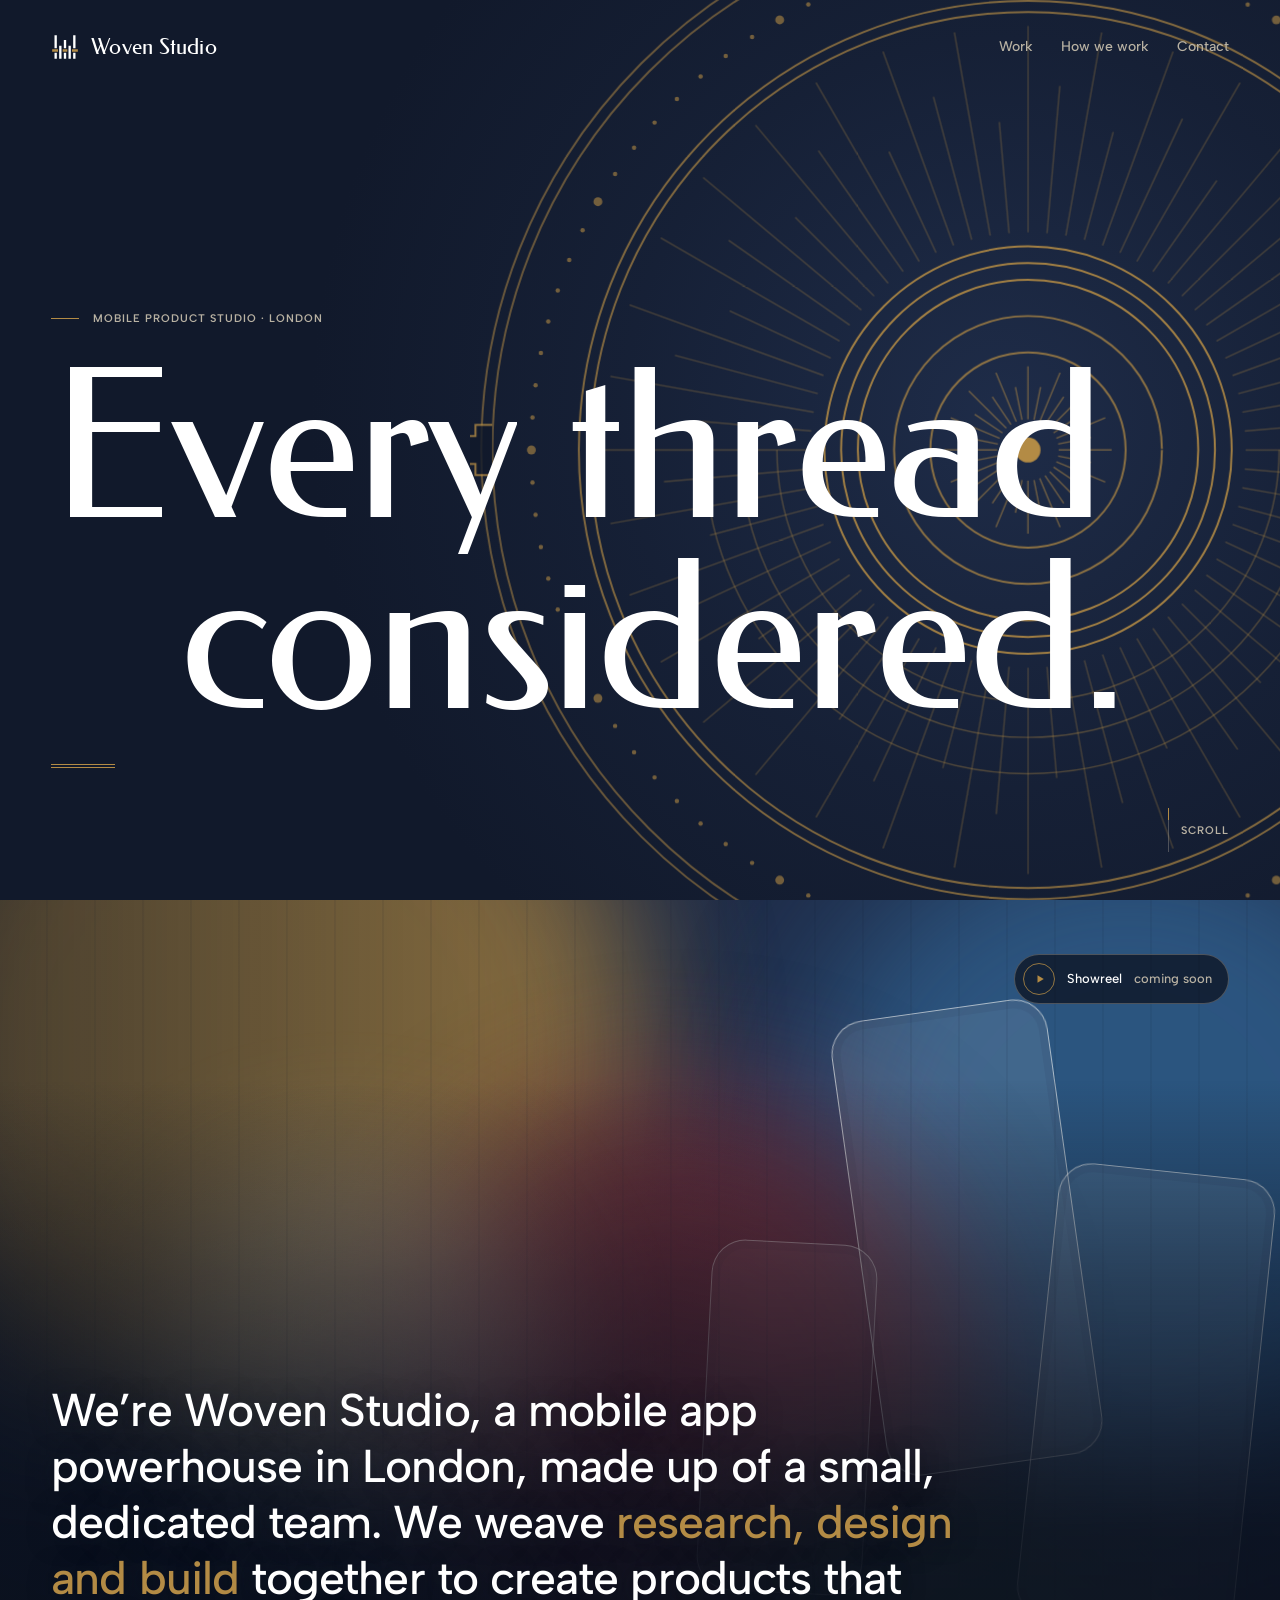
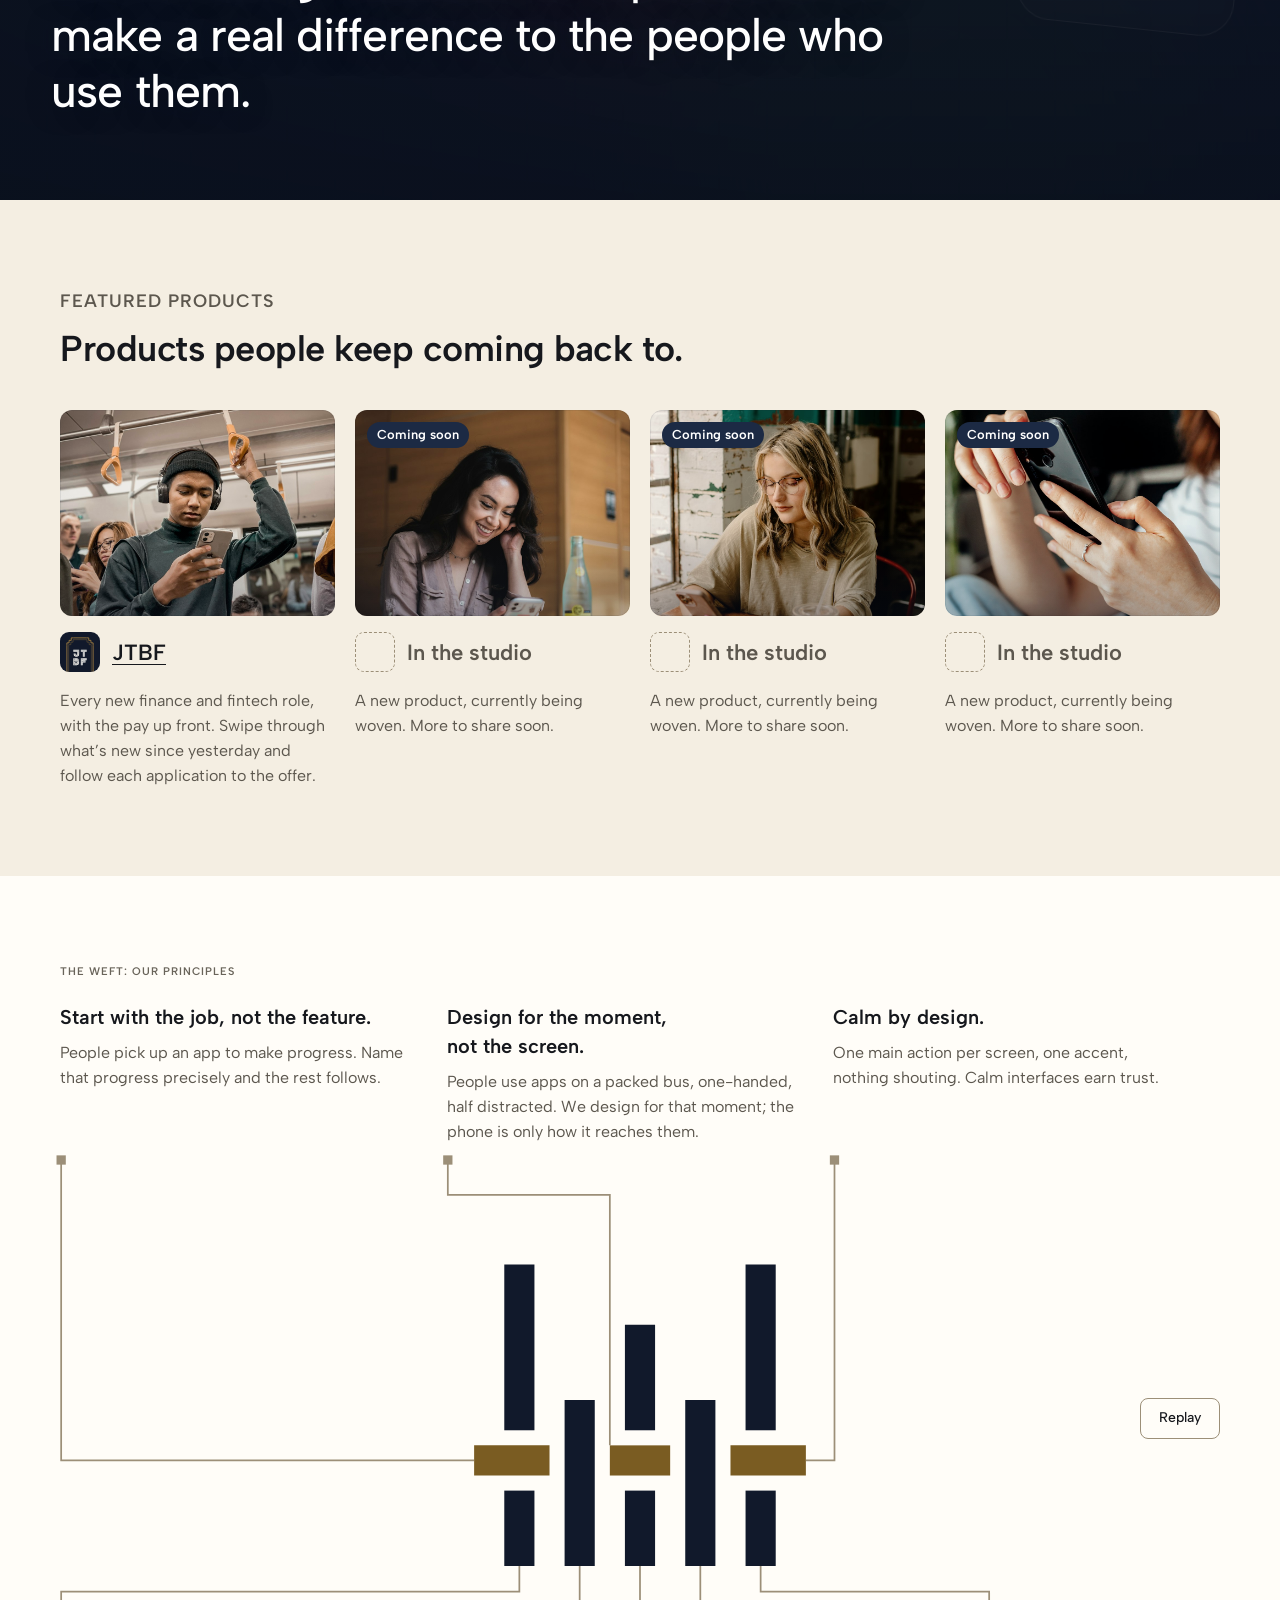
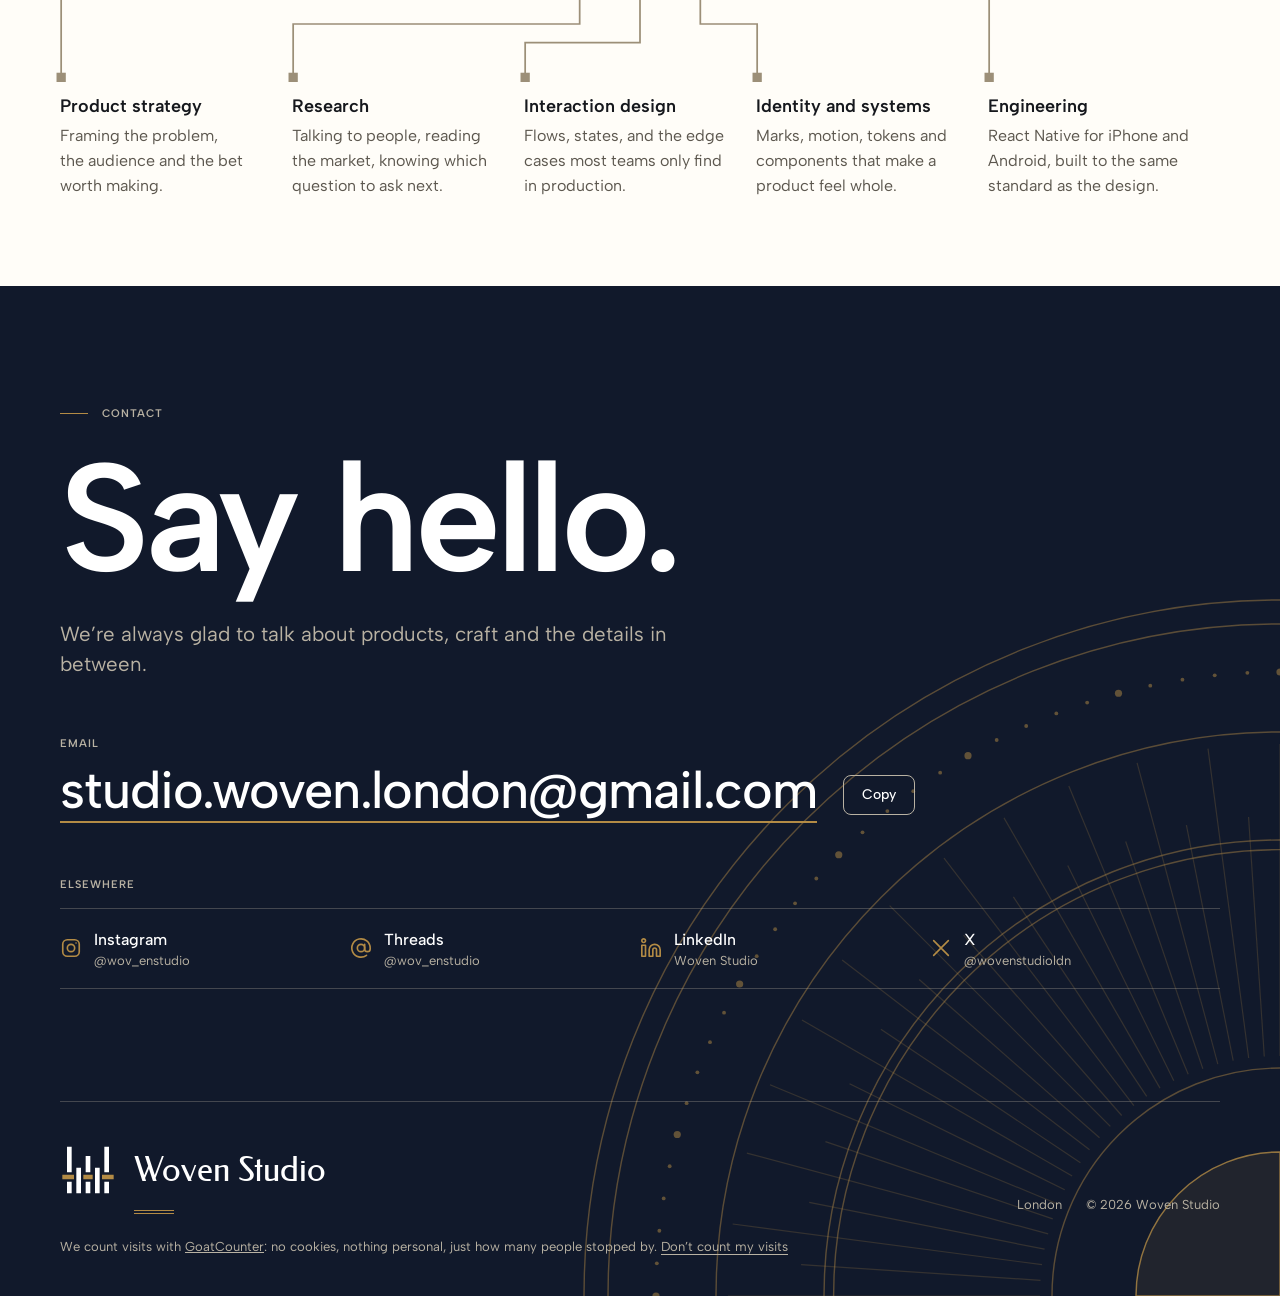
==== commit 77114272: "Add the JTBF landing page with a Kit waitlist, in English and Traditional Chinese jtbf/ and jtbf/zh-" ====
--- a/index.html
+++ b/index.html
@@ -277,6 +277,8 @@
 .product-name .icon--empty { border: 1px dashed var(--hairline-strong); }
 .product p { margin: 0; color: var(--slate); text-wrap: pretty; }
 .product--soon h3 { color: var(--slate); }
+.product-name h3 a { text-underline-offset: 4px; text-decoration-thickness: 1px; }
+.product-name h3 a:hover { color: var(--brass-deep); }
 @media (prefers-reduced-motion: reduce) { .photo img { transition: none; } .product:hover .photo img { transform: none; } }
 
 /* ---------- how we work ----------
@@ -700,7 +702,7 @@
       <div class="products">
         <article class="product" aria-labelledby="p-jtbf">
           <figure class="photo"><img src="photos/jtbf-commute.jpg" alt="A commuter in headphones on a busy train, checking his phone" style="object-position: 50% 52%" loading="lazy" width="1000" height="1333"></figure>
-          <div class="product-name"><svg class="icon" viewBox="0 0 1024 1024" aria-hidden="true">  <rect width="1024" height="1024" fill="#11192b"/>  <path d="M176 1024 L176 342 L176 278 L232 278 L232 214 L288 214 L288 150 L344 150 L512 150 M848 1024 L848 342 L848 278 L792 278 L792 214 L736 214 L736 150 L680 150 L512 150" fill="none" stroke="#b38b45" stroke-width="20" stroke-linejoin="miter"/>  <path d="M222 1024 L222 388 L222 324 L278 324 L278 260 L334 260 L334 196 L390 196 L512 196 M802 1024 L802 388 L802 324 L746 324 L746 260 L690 260 L690 196 L634 196 L512 196" fill="none" stroke="#b38b45" stroke-width="8" stroke-linejoin="miter"/>  <path d="M340 480 L490 480 M466 480 L466 562.24 M466 562.24 A45.760000000000005 45.760000000000005 0 0 1 374.48 562.24 M374.48 562.24 L374.48 551.68 M534 480 L684 480 M609 480 L609 632 M364 848 L364 672 M364 696 L428.52 696 M428.52 696 A28.480000000000004 28.480000000000004 0 0 1 428.52 752.96 M428.52 752.96 L364 752.96 M364 752.96 L430.48 752.96 M430.48 752.96 A35.519999999999996 35.519999999999996 0 0 1 430.48 824 M430.48 824 L364 824 M558 848 L558 672 M558 696 L684 696 M558 754.72 L654 754.72" fill="none" stroke="#fffdf8" stroke-width="48"/>  <path d="M340 480 L490 480 M466 480 L466 562.24 M466 562.24 A45.760000000000005 45.760000000000005 0 0 1 374.48 562.24 M374.48 562.24 L374.48 551.68 M534 480 L684 480 M609 480 L609 632 M364 848 L364 672 M364 696 L428.52 696 M428.52 696 A28.480000000000004 28.480000000000004 0 0 1 428.52 752.96 M428.52 752.96 L364 752.96 M364 752.96 L430.48 752.96 M430.48 752.96 A35.519999999999996 35.519999999999996 0 0 1 430.48 824 M430.48 824 L364 824 M558 848 L558 672 M558 696 L684 696 M558 754.72 L654 754.72" fill="none" stroke="#11192b" stroke-width="8.64"/></svg><h3 id="p-jtbf">JTBF</h3></div>
+          <div class="product-name"><svg class="icon" viewBox="0 0 1024 1024" aria-hidden="true">  <rect width="1024" height="1024" fill="#11192b"/>  <path d="M176 1024 L176 342 L176 278 L232 278 L232 214 L288 214 L288 150 L344 150 L512 150 M848 1024 L848 342 L848 278 L792 278 L792 214 L736 214 L736 150 L680 150 L512 150" fill="none" stroke="#b38b45" stroke-width="20" stroke-linejoin="miter"/>  <path d="M222 1024 L222 388 L222 324 L278 324 L278 260 L334 260 L334 196 L390 196 L512 196 M802 1024 L802 388 L802 324 L746 324 L746 260 L690 260 L690 196 L634 196 L512 196" fill="none" stroke="#b38b45" stroke-width="8" stroke-linejoin="miter"/>  <path d="M340 480 L490 480 M466 480 L466 562.24 M466 562.24 A45.760000000000005 45.760000000000005 0 0 1 374.48 562.24 M374.48 562.24 L374.48 551.68 M534 480 L684 480 M609 480 L609 632 M364 848 L364 672 M364 696 L428.52 696 M428.52 696 A28.480000000000004 28.480000000000004 0 0 1 428.52 752.96 M428.52 752.96 L364 752.96 M364 752.96 L430.48 752.96 M430.48 752.96 A35.519999999999996 35.519999999999996 0 0 1 430.48 824 M430.48 824 L364 824 M558 848 L558 672 M558 696 L684 696 M558 754.72 L654 754.72" fill="none" stroke="#fffdf8" stroke-width="48"/>  <path d="M340 480 L490 480 M466 480 L466 562.24 M466 562.24 A45.760000000000005 45.760000000000005 0 0 1 374.48 562.24 M374.48 562.24 L374.48 551.68 M534 480 L684 480 M609 480 L609 632 M364 848 L364 672 M364 696 L428.52 696 M428.52 696 A28.480000000000004 28.480000000000004 0 0 1 428.52 752.96 M428.52 752.96 L364 752.96 M364 752.96 L430.48 752.96 M430.48 752.96 A35.519999999999996 35.519999999999996 0 0 1 430.48 824 M430.48 824 L364 824 M558 848 L558 672 M558 696 L684 696 M558 754.72 L654 754.72" fill="none" stroke="#11192b" stroke-width="8.64"/></svg><h3 id="p-jtbf"><a href="jtbf/">JTBF</a></h3></div>
           <p>Every new finance and fintech role, with the pay up front. Swipe through what&rsquo;s new since yesterday and follow each application to the offer.</p>
         </article>
 
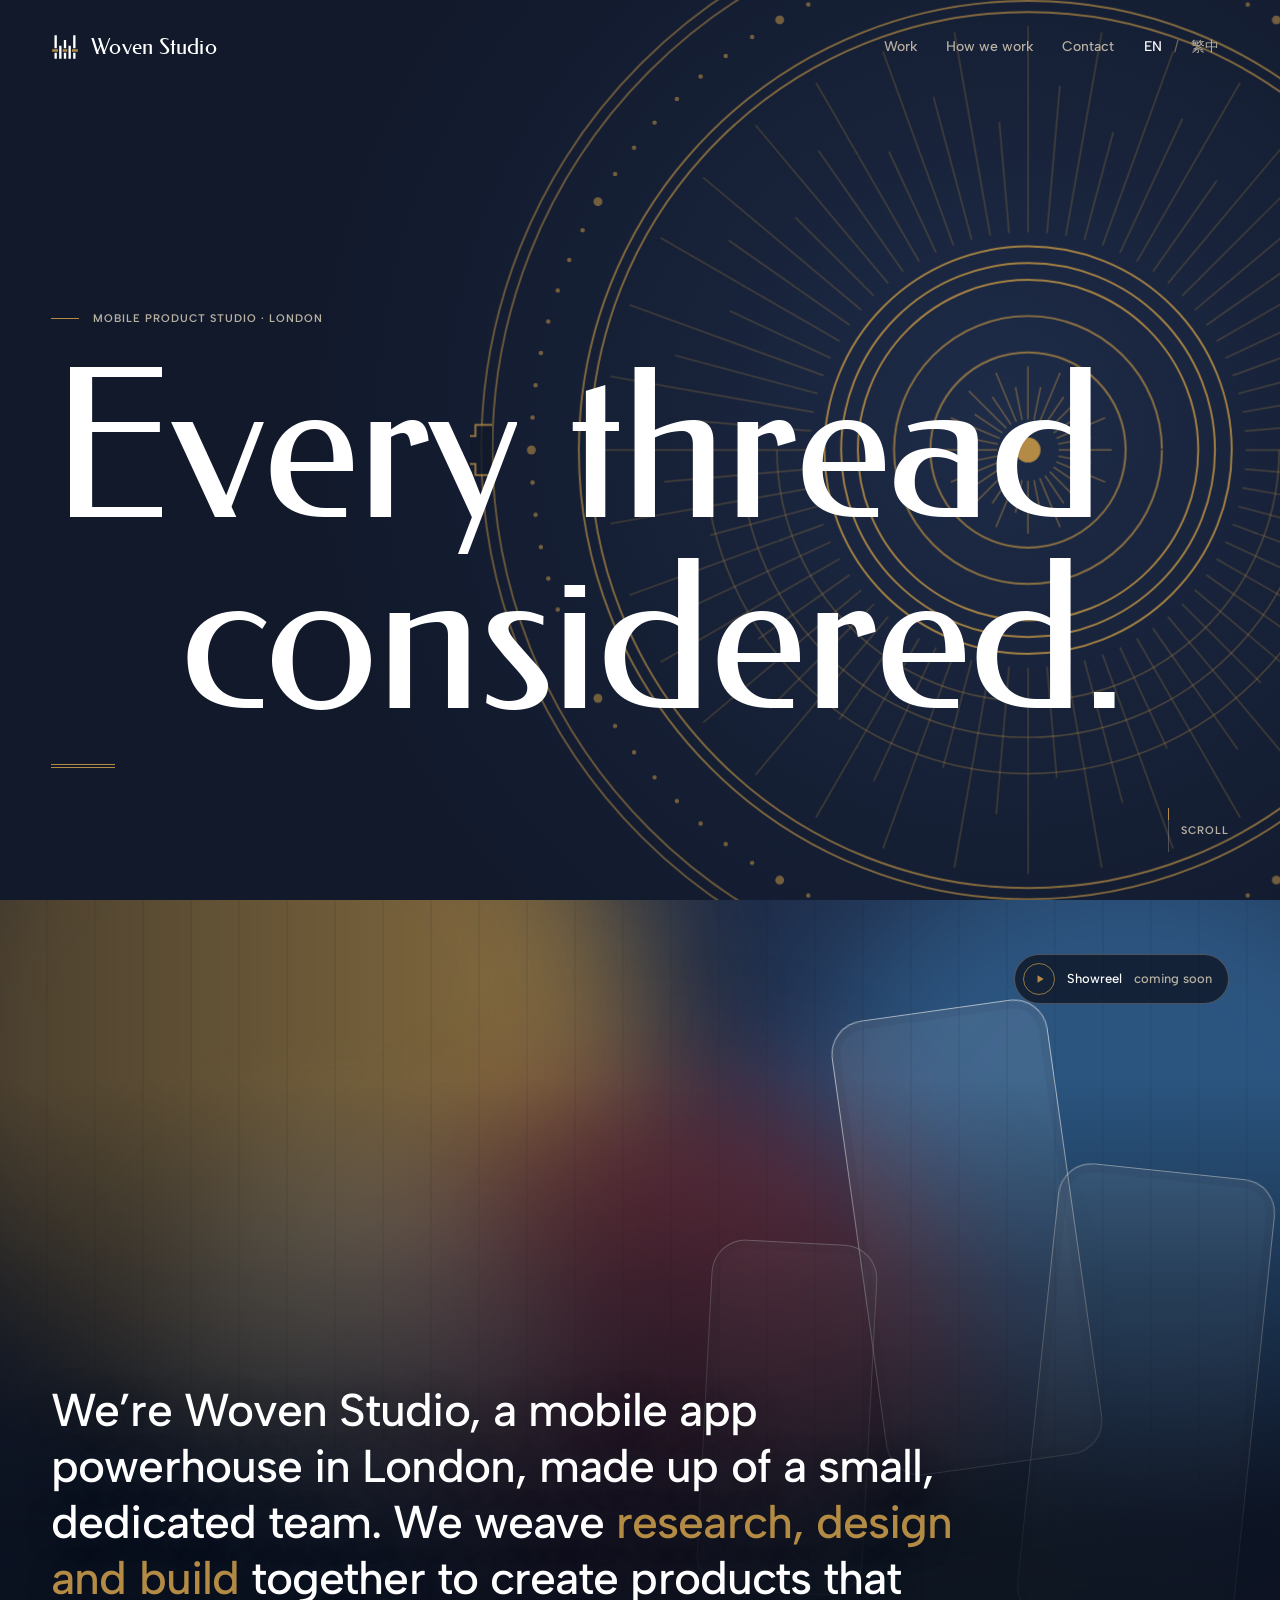
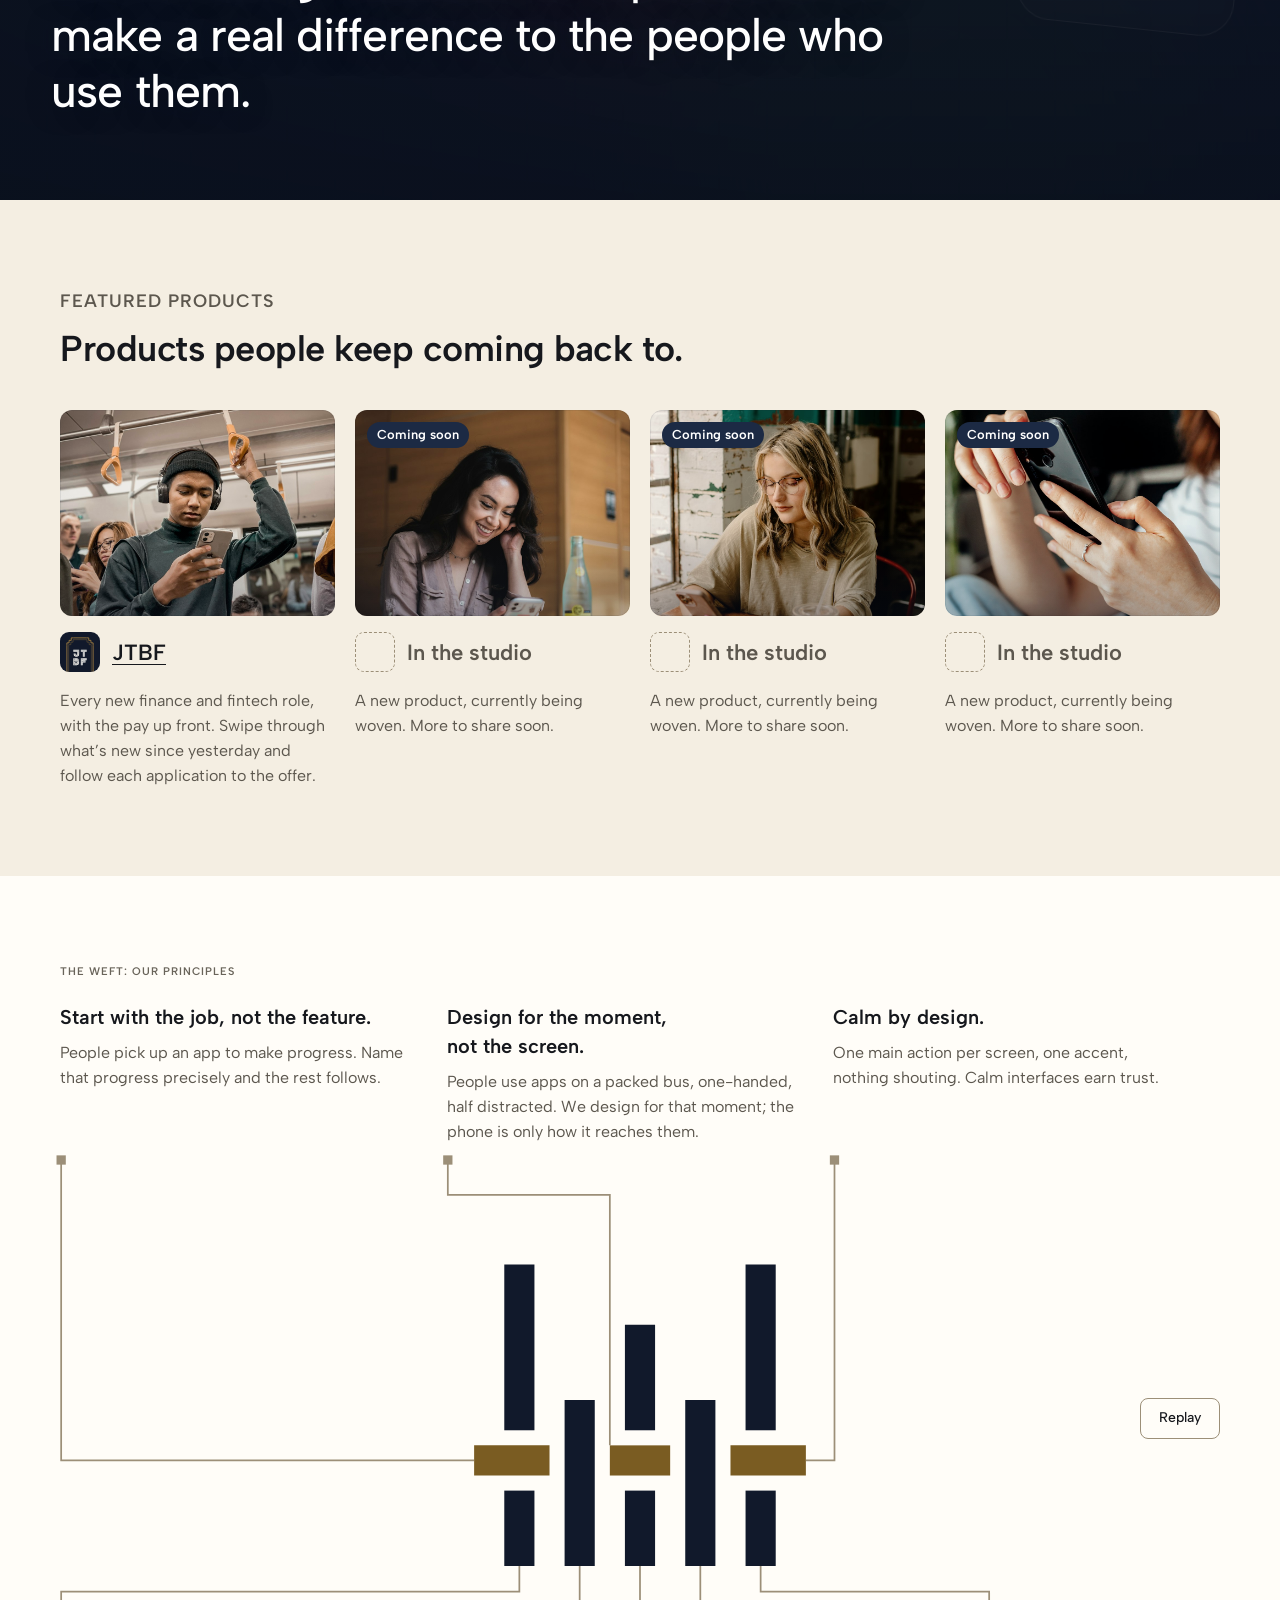
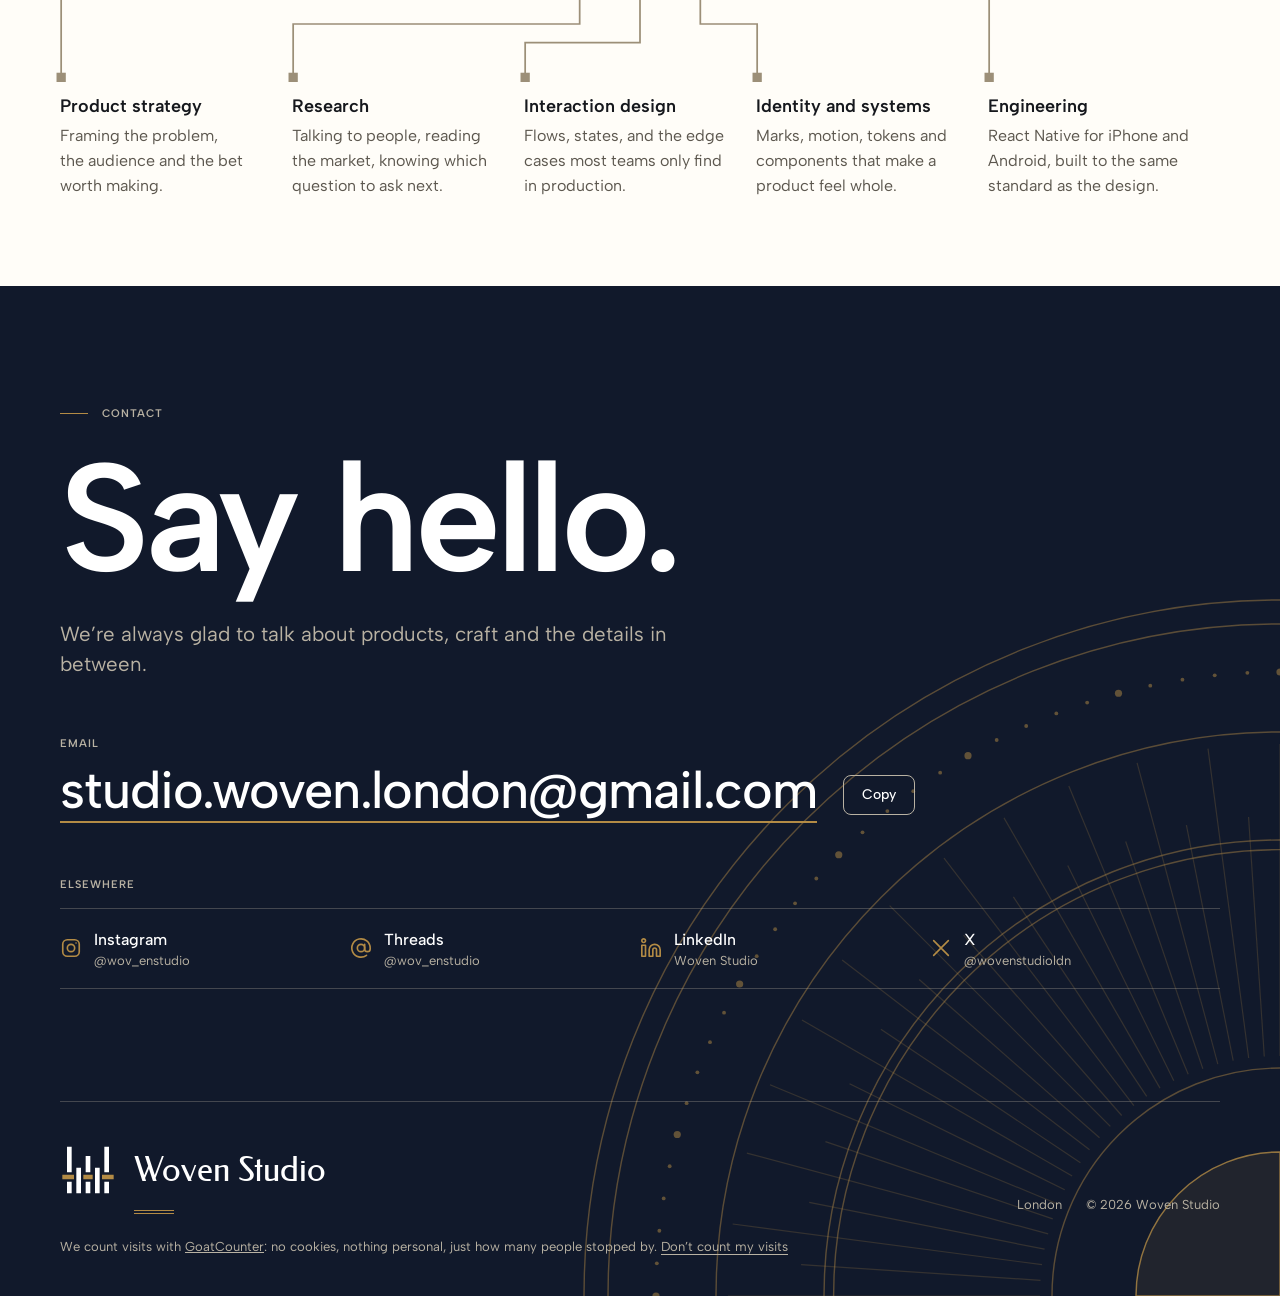
==== commit e8a13531: "Studio page in Traditional Chinese, with an EN / 繁中 switch Adds zh-hant/index.html, a Traditional Ch" ====
--- a/index.html
+++ b/index.html
@@ -3,413 +3,27 @@
 <head>
 <meta charset="utf-8">
 <meta name="viewport" content="width=device-width, initial-scale=1, viewport-fit=cover">
+<title>Woven Studio</title>
 <meta name="description" content="Woven Studio designs and builds mobile apps for iPhone and Android.">
-<title>Woven Studio</title>
+<link rel="canonical" href="https://woven-studio-london.github.io/woven-site/">
+<link rel="alternate" hreflang="en-GB" href="https://woven-studio-london.github.io/woven-site/">
+<link rel="alternate" hreflang="zh-Hant" href="https://woven-studio-london.github.io/woven-site/zh-hant/">
+<link rel="alternate" hreflang="x-default" href="https://woven-studio-london.github.io/woven-site/">
+<meta property="og:type" content="website">
+<meta property="og:site_name" content="Woven Studio">
+<meta property="og:title" content="Woven Studio: every thread considered">
+<meta property="og:description" content="A mobile app studio in London. We weave research, design and build together into apps for iPhone and Android.">
+<meta property="og:url" content="https://woven-studio-london.github.io/woven-site/">
+<meta property="og:locale" content="en_GB">
+<meta property="og:locale:alternate" content="zh_HK">
 <link rel="icon" href="favicon.svg" type="image/svg+xml">
 <link rel="apple-touch-icon" href="apple-touch-icon.png">
 <meta name="theme-color" content="#11192b">
-<!-- Woven Studio design system: tokens and self-hosted fonts, then the n- component classes. -->
+<!-- Woven Studio design system: tokens and self-hosted fonts, the n- component classes, then this page's layout. -->
 <link rel="preload" href="ds/fonts/Federo-Regular.ttf" as="font" type="font/ttf" crossorigin>
 <link rel="stylesheet" href="ds/tokens.css">
 <link rel="stylesheet" href="ds/bundle.css">
-<style>
-/* Base: what the page expects around it (safe-area padding for notched phones, image reset). */
-:root { padding-top: env(safe-area-inset-top, 0px); padding-bottom: env(safe-area-inset-bottom, 0px); }
-img { max-width: 100%; }
-[hidden] { display: none !important; }
-
-/* Layout: navy hero where the Crown draws itself; the showreel (a placeholder for now) beside
-   the studio summary; featured products as four image cards; the mark and how we work, the
-   mark drawing itself beside the practice threads; a contact footer.
-   Colours and type are the Woven Studio design system's tokens. One light theme by choice:
-   the design system has no dark theme yet. */
-:root {
-  color-scheme: light;
-  /* Every colour, font, space and radius comes from ds/tokens.css (the design system). Only the page width is local. */
-  --max: 1160px;
-}
-
-* { box-sizing: border-box; }
-html { -webkit-text-size-adjust: 100%; scroll-behavior: smooth; }
-body { margin: 0; background: var(--canvas); color: var(--ink); font-family: var(--font-sans); font-size: 16px; line-height: 25px; }
-a { color: inherit; }
-:focus-visible { outline: 2px solid var(--primary); outline-offset: 3px; border-radius: 4px; }
-.band-navy :focus-visible { outline-color: var(--brass); }
-
-.wrap {
-  max-width: calc(var(--max) + 64px); margin: 0 auto;
-  padding-left: max(16px, env(safe-area-inset-left, 0px));
-  padding-right: max(16px, env(safe-area-inset-right, 0px));
-}
-@media (min-width: 720px) {
-  .wrap { padding-left: max(32px, env(safe-area-inset-left, 0px)); padding-right: max(32px, env(safe-area-inset-right, 0px)); }
-}
-.eyebrow { font-size: 11px; line-height: 15px; font-weight: 600; letter-spacing: 1px; text-transform: uppercase; color: var(--steel); margin: 0; }
-
-/* The Crown drawing itself: one shared definition, played where .is-drawing is set. */
-.crown .w, .crown .t { fill: none; stroke-width: 4; stroke-linecap: butt; stroke-dasharray: 1; stroke-dashoffset: 0; }
-.crown .w { stroke: var(--warp, var(--on-dark)); }
-.crown .t { stroke: var(--weft, var(--brass)); }
-.crown.is-drawing .w { animation: draw 520ms cubic-bezier(0.3, 0, 0.2, 1) 300ms both; }
-.crown.is-drawing .w.i { animation-delay: 430ms; }
-.crown.is-drawing .w.o { animation-delay: 560ms; }
-.crown.is-drawing .t.a { animation: draw 200ms cubic-bezier(0.4, 0, 1, 1) 1120ms both; }
-.crown.is-drawing .t.b { animation: draw 380ms cubic-bezier(0, 0, 0.2, 1) 1320ms both; }
-@keyframes draw { from { stroke-dashoffset: 1; } to { stroke-dashoffset: 0; } }
-@media (prefers-reduced-motion: reduce) {
-  html { scroll-behavior: auto; }
-  .crown.is-drawing .w, .crown.is-drawing .t { animation: none; }
-}
-
-/* ---------- hero ---------- */
-.band-navy { background: var(--brand-navy); color: var(--on-dark); }
-/* Hero: the whole first screen. A huge Federo tagline bottom-left, an Art Deco medallion
-   (sunburst, fan, setbacks, double rules) bleeding off the right edge with the Crown at its
-   heart. Opening sequence: rings draw centre-out, the sunburst opens, the Crown weaves itself,
-   the tagline rises line by line. Afterwards the outer rings turn, very slowly. */
-.hero {
-  position: relative; overflow: hidden; isolation: isolate;
-  min-height: 100vh; min-height: 100svh;
-  display: flex; flex-direction: column;
-  margin-top: calc(-1 * env(safe-area-inset-top, 0px));
-  padding-top: env(safe-area-inset-top, 0px);
-  background:
-    radial-gradient(circle at 78% 46%, rgba(31, 45, 74, 0.95) 0, rgba(31, 45, 74, 0.35) 34%, rgba(17, 25, 43, 0) 62%),
-    var(--brand-navy);
-}
-.hero > .wrap { position: relative; z-index: 1; flex: 1; width: 100%; display: flex; flex-direction: column; }
-@media (min-width: 720px) { .hero > .wrap { max-width: none; padding-left: max(32px, 4vw, env(safe-area-inset-left, 0px)); padding-right: max(32px, 4vw, env(safe-area-inset-right, 0px)); } }
-.nav { display: flex; align-items: center; justify-content: space-between; gap: 16px; padding-block: 22px; }
-.nav-brand { display: flex; align-items: center; gap: 12px; text-decoration: none; font-weight: 600; }
-.nav-brand .n-mark { width: 28px; height: 28px; }
-.nav-brand span { font-family: var(--font-display); font-weight: 400; font-size: 22px; line-height: 28px; letter-spacing: 0.01em; }
-.nav-links { display: flex; gap: 28px; font-size: 14px; font-weight: 500; }
-.nav-links a { text-decoration: none; color: var(--on-dark-muted); padding: 12px 0; }
-.nav-links a:hover { color: var(--on-dark); }
-@media (max-width: 440px) { .nav-links a:nth-child(2) { display: none; } }
-
-.hero-body { flex: 1; display: flex; flex-direction: column; justify-content: flex-end; gap: 28px; padding-block: 24px 36px; }
-.hero .eyebrow { color: var(--on-dark-muted); display: flex; align-items: center; gap: 14px; }
-.hero .eyebrow::before { content: ""; width: 28px; height: 1px; background: var(--brass); }
-.tagline {
-  font-family: var(--font-display); font-weight: 400; margin: 0;
-  font-size: min(19.5vw, 13svh); line-height: 0.92; letter-spacing: -0.01em;
-  color: var(--on-dark);
-}
-.tagline .line { display: block; overflow: hidden; padding-bottom: 0.14em; margin-bottom: -0.14em; }
-.tagline .line > span { display: block; }
-.tagline .l2 { padding-left: 0.9em; }
-@media (min-width: 600px) {
-  .tagline { font-size: min(16.2vw, 29svh); }
-  .tagline .l1, .tagline .l2 { display: inline-block; vertical-align: top; }
-  .tagline .l1 { margin-right: 0.02em; }
-  .tagline .l2 { padding-left: 0; }
-  .tagline .l3 { padding-left: 0.62em; }
-}
-.hero-rule { transform-origin: left center; }
-.hero-foot { display: flex; flex-wrap: wrap; align-items: flex-end; justify-content: flex-end; gap: 24px 48px; }
-.hero-foot .lede { font-size: 18px; line-height: 28px; color: var(--on-dark-muted); max-width: 30em; margin: 0 0 18px; text-wrap: pretty; }
-.actions { display: flex; flex-wrap: wrap; gap: 12px; }
-.scroll-cue { display: none; align-items: center; gap: 12px; font-size: 11px; font-weight: 600; letter-spacing: 1px; text-transform: uppercase; color: var(--on-dark-muted); text-decoration: none; padding: 12px 0; }
-.scroll-cue i { position: relative; width: 1px; height: 44px; background: rgba(185, 178, 163, 0.35); overflow: hidden; }
-.scroll-cue i::after { content: ""; position: absolute; left: -1px; top: 0; width: 3px; height: 12px; background: var(--brass); animation: cue 2.4s cubic-bezier(0.4, 0, 0.2, 1) 2.6s infinite; }
-@keyframes cue { from { transform: translateY(-12px); } to { transform: translateY(44px); } }
-@media (min-width: 860px) { .scroll-cue { display: inline-flex; } }
-
-/* the medallion */
-.medallion {
-  position: absolute; z-index: 0; pointer-events: none;
-  width: min(124svh, 128vw); height: auto; aspect-ratio: 1 / 1; max-width: none;
-  top: 50%; right: calc(-1 * min(34svh, 36vw)); transform: translateY(-50%);
-  fill: none; stroke: var(--brass); stroke-width: 1.4;
-}
-@media (max-width: 859px) {
-  .medallion { width: 150vw; top: -18vw; right: -62vw; transform: none; opacity: 0.8; }
-}
-.medallion .ring { stroke-dasharray: 1; stroke-dashoffset: 0; opacity: 0.7; }
-.medallion .r6, .medallion .r7 { opacity: 0.55; }
-.medallion .r1, .medallion .r2, .medallion .r3 { opacity: 0.9; }
-.medallion .m-dots circle { fill: var(--brass); stroke: none; opacity: 0.6; }
-.medallion .m-rays path { stroke-width: 1; opacity: 0.32; }
-.medallion .fan { stroke-width: 1; opacity: 0.38; stroke-dasharray: 1; stroke-dashoffset: 0; }
-.medallion .m-steps path { fill: var(--brand-navy); stroke-width: 1.4; opacity: 0.8; }
-.medallion .m-core path { stroke-width: 1; opacity: 0.55; }
-.medallion .m-dot { fill: var(--brass); stroke: none; }
-.medallion .r0, .medallion .r0b { opacity: 0.75; }
-.m-core { transform-box: fill-box; transform-origin: 50% 50%; }
-.m-spin-a, .m-spin-b, .m-dots, .m-rays { transform-box: fill-box; transform-origin: 50% 50%; }
-.m-spin-a { animation: spin 300s linear 2.6s infinite; }
-.m-spin-b { animation: spin 420s linear 2.6s infinite reverse; }
-@keyframes spin { to { transform: rotate(360deg); } }
-
-/* opening sequence */
-.hero .ring { animation: draw 1300ms cubic-bezier(0.3, 0, 0.2, 1) both; }
-.hero .r0 { animation-delay: 0ms; } .hero .r0b { animation-delay: 60ms; } .hero .r1 { animation-delay: 150ms; } .hero .r2 { animation-delay: 230ms; } .hero .r3 { animation-delay: 310ms; }
-.hero .r4 { animation-delay: 560ms; } .hero .r5 { animation-delay: 640ms; }
-.hero .r6 { animation-delay: 860ms; } .hero .r7 { animation-delay: 940ms; }
-.hero .fan { animation: draw 1100ms cubic-bezier(0.3, 0, 0.2, 1) 700ms both; }
-.hero .m-rays { animation: open 1500ms cubic-bezier(0.2, 0, 0, 1) 400ms both; }
-.hero .m-dots { animation: settle 1800ms cubic-bezier(0.2, 0, 0, 1) 900ms both; }
-.hero .m-core { animation: open 1200ms cubic-bezier(0.2, 0, 0, 1) 0ms both; }
-.hero .m-steps { animation: fade 600ms ease-out 1500ms both; }
-@keyframes open { from { transform: scale(0.55) rotate(-24deg); opacity: 0; } to { transform: none; opacity: 1; } }
-@keyframes settle { from { transform: rotate(-30deg); opacity: 0; } to { transform: none; opacity: 1; } }
-@keyframes fade { from { opacity: 0; } to { opacity: 1; } }
-
-.hero .tagline .line > span { animation: rise 1100ms cubic-bezier(0.2, 0, 0, 1) both; }
-.hero .tagline .line:nth-child(1) > span { animation-delay: 250ms; }
-.hero .tagline .line:nth-child(2) > span { animation-delay: 370ms; }
-.hero .tagline .line:nth-child(3) > span { animation-delay: 490ms; }
-@keyframes rise { from { transform: translateY(105%); } to { transform: none; } }
-.hero .eyebrow { animation: fade 700ms ease-out 150ms both; }
-.hero-rule { animation: grow 900ms cubic-bezier(0.3, 0, 0.2, 1) 1100ms both; }
-@keyframes grow { from { transform: scaleX(0); } to { transform: none; } }
-.hero-foot { animation: lift 800ms cubic-bezier(0.2, 0, 0, 1) 1300ms both; }
-@keyframes lift { from { opacity: 0; transform: translateY(12px); } to { opacity: 1; transform: none; } }
-
-@media (prefers-reduced-motion: reduce) {
-  .hero *, .hero *::after { animation: none !important; }
-}
-
-/* ---------- sections ---------- */
-.section { padding-block: 88px; }
-.section-head { display: grid; gap: 12px; max-width: 40em; margin-bottom: 40px; }
-.section-head h2 { font-size: clamp(28px, 4.4vw, 36px); line-height: 1.2; font-weight: 600; letter-spacing: -0.5px; margin: 0; text-wrap: balance; }
-.section-head p { margin: 0; font-size: 18px; line-height: 27px; color: var(--slate); }
-
-/* ---------- showreel ----------
-   Full screen. The media layer holds the video (a placeholder until the reel is cut: drifting
-   product-colour light, ghosted phones, the warp texture). Above it, a scrim from the bottom
-   and the left darkens the area the text sits on to at least 80% brand-navy-deep, so the
-   white text stays above 7:1 whatever the footage does. */
-.reel {
-  position: relative; overflow: hidden; isolation: isolate;
-  min-height: 100vh; min-height: 100svh;
-  display: flex; flex-direction: column; justify-content: flex-end;
-  background: var(--brand-navy-deep); color: var(--on-dark);
-}
-.reel-media { position: absolute; inset: 0; z-index: 0; }
-.reel-media video { width: 100%; height: 100%; object-fit: cover; display: block; }
-.reel-ph { position: absolute; inset: 0; overflow: hidden; background: var(--brand-navy-mid); }
-.reel-ph .blob { position: absolute; border-radius: 50%; filter: blur(70px); opacity: 0.85; will-change: transform; }
-.reel-ph .b1 { width: 60vmax; height: 60vmax; left: -10vmax; top: -18vmax; background: var(--brass); animation: drift1 26s ease-in-out infinite alternate; }
-.reel-ph .b2 { width: 52vmax; height: 52vmax; right: -14vmax; top: -6vmax; background: var(--link-blue); animation: drift2 31s ease-in-out infinite alternate; }
-.reel-ph .b3 { width: 46vmax; height: 46vmax; left: 30vw; top: 22vh; background: var(--oxblood); animation: drift3 23s ease-in-out infinite alternate; }
-.reel-ph .b4 { width: 40vmax; height: 40vmax; right: 8vw; bottom: -16vmax; background: var(--sage-deep); animation: drift1 29s ease-in-out infinite alternate-reverse; }
-.reel-ph .b5 { width: 30vmax; height: 30vmax; left: 12vw; top: 30vh; background: var(--card-tint-champagne); opacity: 0.45; animation: drift2 21s ease-in-out infinite alternate-reverse; }
-@keyframes drift1 { to { transform: translate(14vw, 10vh) scale(1.08); } }
-@keyframes drift2 { to { transform: translate(-12vw, 14vh) scale(0.92); } }
-@keyframes drift3 { to { transform: translate(-16vw, -10vh) scale(1.12); } }
-.reel-ph::after {
-  content: ""; position: absolute; inset: 0;
-  background: repeating-linear-gradient(90deg, transparent 0 46px, rgba(17, 25, 43, 0.07) 46px 48px);
-}
-.reel-ph .ghost {
-  position: absolute; width: clamp(150px, 17vw, 240px); aspect-ratio: 9 / 19;
-  border-radius: 34px; border: 1.5px solid rgba(255, 253, 248, 0.55);
-  background: rgba(255, 253, 248, 0.10);
-  box-shadow: inset 0 0 0 8px rgba(17, 25, 43, 0.06);
-}
-.reel-ph .g1 { right: 16vw; top: 12vh; transform: rotate(-8deg); animation: float1 18s ease-in-out infinite alternate; }
-.reel-ph .g2 { right: 2vw; top: 30vh; transform: rotate(6deg); animation: float2 22s ease-in-out infinite alternate; }
-.reel-ph .g3 { right: 32vw; top: 38vh; transform: rotate(3deg); width: clamp(120px, 13vw, 190px); opacity: 0.7; animation: float1 25s ease-in-out infinite alternate-reverse; }
-@keyframes float1 { from { translate: 0 0; } to { translate: -2vw -5vh; } }
-@keyframes float2 { from { translate: 0 0; } to { translate: 1.5vw 4vh; } }
-@media (max-width: 720px) { .reel-ph .g1 { right: -6vw; top: 8vh; } .reel-ph .g2, .reel-ph .g3 { display: none; } }
-
-.reel-scrim {
-  position: absolute; inset: 0; z-index: 1; pointer-events: none;
-  background:
-    linear-gradient(to top, rgba(10, 16, 29, 0.96) 0%, rgba(10, 16, 29, 0.88) 30%, rgba(10, 16, 29, 0.45) 58%, rgba(10, 16, 29, 0) 80%),
-    linear-gradient(to right, rgba(10, 16, 29, 0.55) 0%, rgba(10, 16, 29, 0) 60%);
-}
-.reel-badge {
-  position: absolute; z-index: 2; top: max(32px, 6vh); right: max(16px, 4vw);
-  display: inline-flex; align-items: center; gap: 12px;
-  padding: 8px 16px 8px 8px; border-radius: 999px;
-  background: rgba(10, 16, 29, 0.72); border: 1px solid rgba(185, 178, 163, 0.35);
-  font-size: 13px; line-height: 18px; font-weight: 500; color: var(--on-dark);
-}
-.reel-badge i { width: 32px; height: 32px; border-radius: 50%; border: 1px solid rgba(179, 139, 69, 0.8); display: grid; place-items: center; }
-.reel-badge svg { width: 12px; height: 12px; fill: var(--brass); margin-left: 2px; }
-.reel-badge small { font-size: 13px; color: var(--on-dark-muted); }
-
-.reel-text { position: relative; z-index: 2; width: 100%; padding-block: 120px max(56px, 9vh); }
-@media (min-width: 720px) { .reel-text { max-width: none; padding-left: max(32px, 4vw, env(safe-area-inset-left, 0px)); padding-right: max(32px, 4vw, env(safe-area-inset-right, 0px)); } }
-.reel-text .eyebrow { color: var(--on-dark-muted); display: flex; align-items: center; gap: 14px; margin-bottom: 24px; }
-.reel-text .eyebrow::before { content: ""; width: 28px; height: 1px; background: var(--brass); }
-.reel-text p.big {
-  margin: 0; max-width: 21em;
-  font-size: clamp(26px, 3.6vw, 52px); line-height: 1.22; font-weight: 500; letter-spacing: -0.02em;
-  color: var(--on-dark); text-wrap: pretty;
-  text-shadow: 0 1px 24px rgba(10, 16, 29, 0.5);
-}
-.reel-text p.big em { font-style: normal; color: var(--brass); }
-@media (prefers-reduced-motion: reduce) { .reel-ph *, .reel-ph { animation: none !important; } }
-
-/* ---------- products ----------
-   Each card leads with a real photograph of the moment the product is used, given a light
-   warm grade so the four read as one set. Name and a two-line summary sit beneath. */
-.band-parchment { background: var(--surface); }
-.products { display: grid; gap: 32px 20px; grid-template-columns: minmax(0, 1fr); }
-@media (min-width: 640px) { .products { grid-template-columns: repeat(2, minmax(0, 1fr)); } }
-@media (min-width: 1000px) { .products { grid-template-columns: repeat(4, minmax(0, 1fr)); } }
-.product { min-width: 0; display: grid; gap: 16px; align-content: start; }
-.photo {
-  position: relative; margin: 0; aspect-ratio: 4 / 3; max-width: 100%;
-  border-radius: 12px; overflow: hidden; background: var(--card-tint-stone);
-}
-.photo img {
-  width: 100%; height: 100%; object-fit: cover; display: block;
-  filter: saturate(0.92) contrast(1.02) sepia(0.06);
-  transition: transform 700ms cubic-bezier(0.2, 0, 0, 1);
-}
-.product:hover .photo img { transform: scale(1.035); }
-.photo::after {
-  content: ""; position: absolute; inset: 0; pointer-events: none;
-  background: linear-gradient(to top, rgba(17, 25, 43, 0.28), rgba(17, 25, 43, 0) 45%);
-  box-shadow: inset 0 0 0 1px rgba(17, 25, 43, 0.08); border-radius: inherit;
-}
-.photo .chip { position: absolute; z-index: 1; left: 12px; top: 12px; }
-.product-name { display: flex; align-items: center; gap: 12px; }
-.product-name h3 { margin: 0; font-size: 22px; line-height: 29px; font-weight: 600; }
-.product-name .icon { width: 40px; height: 40px; border-radius: 9px; overflow: hidden; flex: none; display: block; }
-.product-name .icon--empty { border: 1px dashed var(--hairline-strong); }
-.product p { margin: 0; color: var(--slate); text-wrap: pretty; }
-.product--soon h3 { color: var(--slate); }
-.product-name h3 a { text-underline-offset: 4px; text-decoration-thickness: 1px; }
-.product-name h3 a:hover { color: var(--brass-deep); }
-@media (prefers-reduced-motion: reduce) { .photo img { transition: none; } .product:hover .photo img { transform: none; } }
-
-/* ---------- how we work ----------
-   The mark as a diagram of the practice: each warp is a discipline, and a brass thread runs
-   from the foot of each warp to its column below. The weft is the person using the app.
-   Hovering a discipline lights its warp and thread. On phones the diagram becomes a list,
-   each row carrying a small mark with its own warp picked out. */
-.how-head { display: grid; gap: 20px; margin-bottom: 56px; }
-@media (min-width: 900px) { .how-head { grid-template-columns: minmax(0, 5fr) minmax(0, 6fr); gap: 72px; align-items: end; } }
-.how-head h2 { margin: 12px 0 0; font-size: clamp(34px, 5vw, 56px); line-height: 1.06; font-weight: 600; letter-spacing: -1px; text-wrap: balance; }
-.how-head p { margin: 0; font-size: 18px; line-height: 28px; color: var(--slate); max-width: 34em; text-wrap: pretty; }
-.how-head p b { color: var(--ink); font-weight: 600; }
-
-.loom-wrap { position: relative; }
-.loom { display: block; width: 100%; height: auto; overflow: visible; }
-.loom .crown { --warp: var(--brand-navy); --weft: var(--brass-deep); }
-.loom .crown .w { transition: opacity 250ms ease, stroke 250ms ease; }
-.loom .fan { fill: none; stroke: var(--hairline-strong); stroke-width: 1.5; stroke-dasharray: 1; stroke-dashoffset: 0; transition: stroke 250ms ease, stroke-width 250ms ease, opacity 250ms ease; }
-.loom .knot { fill: var(--hairline-strong); transition: fill 250ms ease; }
-.loom .lead { stroke: var(--hairline-strong); stroke-width: 1; fill: none; }
-.loom .lbl { font: 500 15px var(--font-sans); fill: var(--slate); }
-.loom.is-drawing .fan { animation: draw 700ms cubic-bezier(0.3, 0, 0.2, 1) 1700ms both; }
-.loom.is-drawing .knot { animation: fade 400ms ease-out 2300ms both; }
-@keyframes fade { from { opacity: 0; } to { opacity: 1; } }
-/* focus a discipline */
-.loom[data-on] .crown .w, .loom[data-on] .crown .t { opacity: 0.22; }
-.loom[data-on] .fan, .loom[data-on] .pl { opacity: 0.4; }
-.loom[data-on="0"] .w[data-k="0"], .loom[data-on="1"] .w[data-k="1"], .loom[data-on="2"] .w[data-k="2"], .loom[data-on="3"] .w[data-k="3"], .loom[data-on="4"] .w[data-k="4"] { opacity: 1; }
-.loom[data-on="0"] .fan[data-k="0"], .loom[data-on="1"] .fan[data-k="1"], .loom[data-on="2"] .fan[data-k="2"], .loom[data-on="3"] .fan[data-k="3"], .loom[data-on="4"] .fan[data-k="4"] { opacity: 1; stroke: var(--brass-deep); stroke-width: 2.5; }
-.loom[data-on="0"] .knot[data-k="0"], .loom[data-on="1"] .knot[data-k="1"], .loom[data-on="2"] .knot[data-k="2"], .loom[data-on="3"] .knot[data-k="3"], .loom[data-on="4"] .knot[data-k="4"] { fill: var(--brass-deep); }
-.replay { position: absolute; top: 46%; right: 0; background: var(--canvas); }
-
-.disciplines { list-style: none; margin: 0; padding: 0; display: grid; gap: 0; }
-.discipline { display: grid; grid-template-columns: 40px minmax(0, 1fr); gap: 4px 16px; padding-block: 18px; border-bottom: 1px solid var(--hairline); cursor: default; }
-.discipline:first-child { border-top: 1px solid var(--hairline-strong); }
-.disc-eyebrow { margin: 8px 0 20px; }
-@media (min-width: 900px) { .disc-eyebrow { display: none; } }
-.discipline .mini { grid-row: span 2; width: 32px; height: 32px; margin-top: 2px; }
-.discipline .mini path { fill: none; stroke-width: 4; stroke: var(--brand-navy); opacity: 0.2; }
-.discipline .mini .on { opacity: 1; }
-.discipline .mini .wf { stroke: var(--brass-deep); opacity: 1; }
-.discipline h3 { margin: 0; font-size: 18px; line-height: 25px; font-weight: 600; }
-.discipline p { margin: 0; color: var(--slate); text-wrap: pretty; }
-.loom-wrap { display: none; }
-@media (min-width: 900px) {
-  .loom-wrap { display: block; }
-  .disciplines { grid-template-columns: repeat(5, minmax(0, 1fr)); gap: 0; }
-  .discipline, .discipline:first-child { grid-template-columns: minmax(0, 1fr); border: 0; padding: 16px 24px 0 0; align-content: start; }
-  .discipline .mini { display: none; }
-  .discipline h3 { transition: color 250ms ease; }
-  .discipline:hover h3 { color: var(--brass-deep); }
-}
-
-.beliefs-wrap { display: grid; gap: 24px; margin-bottom: 40px; }
-.beliefs { list-style: none; margin: 0; padding: 0; display: grid; gap: 28px; }
-@media (min-width: 900px) {
-  .beliefs-wrap { margin-bottom: 0; }
-  .beliefs { grid-template-columns: repeat(3, minmax(0, 1fr)); gap: 0; }
-  .belief { padding: 0 32px 16px 0; }
-  .belief .mini { display: none; }
-  .belief p { max-width: 22em; }
-}
-.belief { display: grid; gap: 8px; align-content: start; cursor: default; }
-.belief .mini { width: 40px; height: 40px; }
-.belief .mini .wp path { fill: none; stroke: var(--brand-navy); stroke-width: 4; opacity: 0.18; }
-.belief .mini .seg { fill: none; stroke: var(--brass-deep); stroke-width: 4; opacity: 0.22; }
-.belief .mini .seg.on { opacity: 1; }
-.belief h3 { margin: 0; font-size: 20px; line-height: 29px; font-weight: 600; text-wrap: balance; transition: color 250ms ease; }
-.belief:hover h3 { color: var(--brass-deep); }
-.belief p { margin: 0; color: var(--slate); text-wrap: pretty; }
-.loom .crown .t { transition: opacity 250ms ease; }
-.loom .pl { fill: none; stroke: var(--hairline-strong); stroke-width: 1.5; stroke-dasharray: 1; stroke-dashoffset: 0; transition: stroke 250ms ease, stroke-width 250ms ease, opacity 250ms ease; }
-.loom .pknot { fill: var(--hairline-strong); transition: fill 250ms ease; }
-.loom.is-drawing .pl { animation: draw 700ms cubic-bezier(0.3, 0, 0.2, 1) 1700ms both; }
-.loom.is-drawing .pknot { animation: fade 400ms ease-out 1700ms both; }
-.loom[data-p] .crown .t, .loom[data-p] .crown .w { opacity: 0.22; }
-.loom[data-p] .pl, .loom[data-p] .fan { opacity: 0.4; }
-.loom[data-p="0"] .pl[data-p="0"], .loom[data-p="1"] .pl[data-p="1"], .loom[data-p="2"] .pl[data-p="2"] { opacity: 1; stroke: var(--brass-deep); stroke-width: 2.5; }
-.loom[data-p="0"] .pknot[data-p="0"], .loom[data-p="1"] .pknot[data-p="1"], .loom[data-p="2"] .pknot[data-p="2"] { fill: var(--brass-deep); }
-.loom[data-k-dim] .pl { opacity: 0.4; }
-.loom[data-p="0"] .t[data-p="0"], .loom[data-p="1"] .t[data-p="1"], .loom[data-p="2"] .t[data-p="2"] { opacity: 1; }
-@media (prefers-reduced-motion: reduce) {
-  .loom.is-drawing .fan, .loom.is-drawing .knot { animation: none; }
-}
-
-/* ---------- footer ----------
-   The page closes on navy, as it opened: a big "Say hello.", the contact details as the
-   one thing to act on, and a quarter of the hero's Deco sunburst rising from the corner.
-   The studio lockup (mark, name in Federo, brass rule) signs it off. */
-.contact { position: relative; overflow: hidden; isolation: isolate; padding-block: 120px 0; }
-.foot-fan { position: absolute; z-index: -1; right: 0; bottom: 0; width: min(720px, 90vw); height: auto; pointer-events: none; }
-.foot-fan .arc, .foot-fan .ray { fill: none; stroke: var(--brass); }
-.foot-fan .arc { stroke-width: 1.2; opacity: 0.45; }
-.foot-fan .ray { stroke-width: 1; opacity: 0.22; }
-.foot-fan .dot { fill: var(--brass); opacity: 0.5; }
-.foot-fan .core { fill: rgba(179, 139, 69, 0.12); stroke: var(--brass); stroke-width: 1.2; opacity: 0.8; }
-.contact .eyebrow { color: var(--on-dark-muted); display: flex; align-items: center; gap: 14px; }
-.contact .eyebrow::before { content: ""; width: 28px; height: 1px; background: var(--brass); }
-.contact h2 { margin: 24px 0 0; font-size: clamp(64px, 12vw, 176px); line-height: 0.95; font-weight: 600; letter-spacing: -0.035em; color: var(--on-dark); }
-.contact .line { margin: 28px 0 0; font-size: clamp(18px, 1.6vw, 22px); line-height: 1.5; color: var(--on-dark-muted); max-width: 30em; }
-.email-row { margin-top: 56px; display: grid; gap: 10px; }
-.email-row dt, .reach-label { font-size: 11px; line-height: 15px; font-weight: 600; letter-spacing: 1px; text-transform: uppercase; color: var(--on-dark-muted); }
-.email { margin: 0; font-size: clamp(19px, 5.2vw, 52px); line-height: 1.15; font-weight: 500; letter-spacing: -0.02em; overflow-wrap: anywhere; }
-.placeholder { color: var(--on-dark); border-bottom: 2px dashed var(--brass); }
-.reach { margin-top: 56px; display: grid; gap: 16px; }
-.socials { list-style: none; margin: 0; padding: 0; display: grid; grid-template-columns: minmax(0, 1fr); border-top: 1px solid rgba(185, 178, 163, 0.3); }
-@media (min-width: 560px) { .socials { grid-template-columns: repeat(2, minmax(0, 1fr)); } }
-@media (min-width: 1000px) { .socials { grid-template-columns: repeat(4, minmax(0, 1fr)); } }
-.socials li, .socials .social { display: flex; align-items: center; gap: 12px; padding: 18px 16px 18px 0; border-bottom: 1px solid rgba(185, 178, 163, 0.3); min-width: 0; }
-.socials svg { width: 22px; height: 22px; flex: none; fill: none; stroke: var(--brass); stroke-width: 1.8; stroke-linecap: round; stroke-linejoin: round; }
-.socials span { display: grid; min-width: 0; }
-.socials b { font-weight: 500; color: var(--on-dark); }
-.socials li:has(.social) { padding: 0; }
-.socials .social { flex: 1; text-decoration: none; border: 0; }
-.socials .social:hover b { color: var(--brass); }
-.email a { color: var(--on-dark); text-decoration: none; border-bottom: 2px solid var(--brass); }
-.email a:hover { color: var(--brass); }
-.copy { vertical-align: middle; margin-left: 12px; letter-spacing: 0; }
-.socials small { font-size: 13px; line-height: 18px; color: var(--on-dark-muted); }
-.socials small .placeholder { color: var(--on-dark-muted); border-bottom-width: 1px; }
-.signoff { margin-top: 112px; padding-block: 40px; border-top: 1px solid rgba(185, 178, 163, 0.3); display: flex; flex-wrap: wrap; align-items: flex-end; justify-content: space-between; gap: 24px 48px; }
-.lockup { display: grid; justify-items: start; gap: 12px; }
-.lockup-row { display: flex; align-items: center; gap: 18px; }
-.lockup .n-mark { width: 56px; height: 56px; }
-.lockup .name { font-family: var(--font-display); font-weight: 400; font-size: 34px; line-height: 41px; color: var(--on-dark); }
-.lockup .n-deco-rule { margin-left: 74px; }
-.signoff-meta { display: flex; flex-wrap: wrap; gap: 8px 24px; font-size: 13px; line-height: 18px; color: var(--on-dark-muted); }
-.privacy-note { margin: 0; flex-basis: 100%; font-size: 13px; line-height: 18px; color: var(--on-dark-muted); }
-.privacy-note button { font: inherit; color: inherit; background: none; border: 0; padding: 0; text-decoration: underline; text-underline-offset: 3px; cursor: pointer; }
-.privacy-note button:focus-visible { outline: 2px solid currentColor; outline-offset: 2px; }
-</style>
+<link rel="stylesheet" href="studio.css?v=zh1">
 </head>
 <body>
 
@@ -651,10 +265,13 @@
         <svg class="n-mark" viewBox="0 0 48 48" aria-hidden="true"><path class="n-mark-warp" d="M8 4V26M8 34V44M16 22V44M24 12V26M24 34V44M32 22V44M40 4V26M40 34V44"/><path class="n-mark-weft" d="M2 30H12M20 30H28M36 30H46"/></svg>
         <span class="n-display">Woven Studio</span>
       </a>
-      <div class="nav-links">
-        <a href="#work">Work</a>
-        <a href="#how">How we work</a>
-        <a href="#contact">Contact</a>
+      <div class="nav-end">
+        <div class="nav-links">
+          <a href="#work">Work</a>
+          <a href="#how">How we work</a>
+          <a href="#contact">Contact</a>
+        </div>
+        <div class="lang" role="group" aria-label="Language"><span aria-current="page" lang="en-GB">EN</span><span class="sep" aria-hidden="true">/</span><a href="zh-hant/" hreflang="zh-Hant" lang="zh-Hant" aria-label="繁體中文">繁中</a></div>
       </div>
     </nav>
 
@@ -856,7 +473,7 @@
     <p class="line">We&rsquo;re always glad to talk about products, craft and the details in between.</p>
     <dl class="email-row">
       <dt>Email</dt>
-      <dd class="email" style="margin:0"><a href="mailto:studio.woven.london@gmail.com" id="email-addr">studio.woven.london@gmail.com</a> <button class="n-btn n-btn-secondary-on-dark copy" id="copy-email" type="button">Copy</button></dd>
+      <dd class="email" style="margin:0"><a href="mailto:studio.woven.london@gmail.com" id="email-addr">studio.woven.london@gmail.com</a> <button class="n-btn n-btn-secondary-on-dark copy" id="copy-email" type="button" data-copied="Copied" data-selected="Selected">Copy</button></dd>
     </dl>
     <div class="reach">
       <p class="reach-label" style="margin:0">Elsewhere</p>
@@ -873,72 +490,12 @@
         <span class="n-deco-rule" aria-hidden="true"></span>
       </div>
       <div class="signoff-meta"><span>London</span><span>&copy; 2026 Woven Studio</span></div>
-      <p class="privacy-note" id="privacy">We count visits with <a href="https://www.goatcounter.com/" target="_blank" rel="noopener noreferrer" style="color:inherit">GoatCounter</a>: no cookies, nothing personal, just how many people stopped by. <button type="button" id="gc-toggle">Don&rsquo;t count my visits</button></p>
+      <p class="privacy-note" id="privacy">We count visits with <a href="https://www.goatcounter.com/" target="_blank" rel="noopener noreferrer" style="color:inherit">GoatCounter</a>: no cookies, nothing personal, just how many people stopped by. <button type="button" id="gc-toggle" data-off="Don&rsquo;t count my visits" data-on="Count my visits again">Don&rsquo;t count my visits</button></p>
     </div>
   </div>
 </footer>
 
-<script>
-(function () {
-  var loom = document.querySelector('.loom');
-  var crown = loom && loom.querySelector('.crown');
-  var replay = document.getElementById('replay');
-  if (!loom) return;
-  function draw() {
-    loom.classList.remove('is-drawing'); crown.classList.remove('is-drawing');
-    void loom.getBoundingClientRect();
-    loom.classList.add('is-drawing'); crown.classList.add('is-drawing');
-  }
-  replay.addEventListener('click', draw);
-  if ('IntersectionObserver' in window) {
-    var io = new IntersectionObserver(function (entries) {
-      entries.forEach(function (e) { if (e.isIntersecting) { draw(); io.disconnect(); } });
-    }, { threshold: 0.5 });
-    io.observe(loom);
-  }
-  function on(k) { if (k == null) loom.removeAttribute('data-on'); else loom.setAttribute('data-on', k); }
-  document.querySelectorAll('.discipline').forEach(function (li) {
-    li.addEventListener('mouseenter', function () { on(li.dataset.k); });
-    li.addEventListener('mouseleave', function () { on(null); });
-  });
-  function onp(k) { if (k == null) loom.removeAttribute('data-p'); else loom.setAttribute('data-p', k); }
-  document.querySelectorAll('.belief').forEach(function (li) {
-    li.addEventListener('mouseenter', function () { onp(li.dataset.p); });
-    li.addEventListener('mouseleave', function () { onp(null); });
-  });
-  loom.querySelectorAll('.t[data-p], .pl[data-p]').forEach(function (el) {
-    el.addEventListener('mouseenter', function () { onp(el.dataset.p); });
-    el.addEventListener('mouseleave', function () { onp(null); });
-  });
-  loom.querySelectorAll('.w[data-k], .fan[data-k]').forEach(function (el) {
-    el.addEventListener('mouseenter', function () { on(el.dataset.k); });
-    el.addEventListener('mouseleave', function () { on(null); });
-  });
-})();
-</script>
-<script>
-(function () {
-  var b = document.getElementById('copy-email'), a = document.getElementById('email-addr');
-  if (!b || !a) return;
-  b.addEventListener('click', function () {
-    var done = function () { b.textContent = 'Copied'; setTimeout(function () { b.textContent = 'Copy'; }, 1800); };
-    var select = function () { var r = document.createRange(); r.selectNodeContents(a); var sel = getSelection(); sel.removeAllRanges(); sel.addRange(r); b.textContent = 'Selected'; setTimeout(function () { b.textContent = 'Copy'; }, 1800); };
-    try { navigator.clipboard.writeText(a.textContent).then(done, select); } catch (e) { select(); }
-  });
-})();
-</script>
-<script>
-(function () {
-  var b = document.getElementById("gc-toggle"); if (!b) return;
-  function off() { try { return localStorage.getItem("skipgc") === "t"; } catch (e) { return false; } }
-  function label() { b.textContent = off() ? "Count my visits again" : "Don\u2019t count my visits"; }
-  b.addEventListener("click", function () {
-    try { off() ? localStorage.removeItem("skipgc") : localStorage.setItem("skipgc", "t"); } catch (e) {}
-    label();
-  });
-  label();
-})();
-</script>
+<script src="studio.js?v=zh1"></script>
 <script>window.goatcounter = { path: function () { return location.pathname || "/"; } };</script>
 <script data-goatcounter="https://wovenstudio.goatcounter.com/count" async src="//gc.zgo.at/count.js"></script>
 </body>
--- a/studio.css
+++ b/studio.css
@@ -0,0 +1,423 @@
+/* Woven Studio page, shared by index.html (English) and zh-hant/index.html (Traditional Chinese).
+   Every colour, font, space and radius comes from ds/tokens.css; components are the design system's n- classes.
+   Edit both pages together: the copy differs, the markup should not. */
+
+/* Base: what the page expects around it (safe-area padding for notched phones, image reset). */
+:root { padding-top: env(safe-area-inset-top, 0px); padding-bottom: env(safe-area-inset-bottom, 0px); }
+img { max-width: 100%; }
+[hidden] { display: none !important; }
+
+/* Layout: navy hero where the Crown draws itself; the showreel (a placeholder for now) beside
+   the studio summary; featured products as four image cards; the mark and how we work, the
+   mark drawing itself beside the practice threads; a contact footer.
+   Colours and type are the Woven Studio design system's tokens. One light theme by choice:
+   the design system has no dark theme yet. */
+:root {
+  color-scheme: light;
+  /* Every colour, font, space and radius comes from ds/tokens.css (the design system). Only the page width is local. */
+  --max: 1160px;
+}
+
+* { box-sizing: border-box; }
+html { -webkit-text-size-adjust: 100%; scroll-behavior: smooth; }
+body { margin: 0; background: var(--canvas); color: var(--ink); font-family: var(--font-sans); font-size: 16px; line-height: 25px; }
+a { color: inherit; }
+:focus-visible { outline: 2px solid var(--primary); outline-offset: 3px; border-radius: 4px; }
+.band-navy :focus-visible { outline-color: var(--brass); }
+
+.wrap {
+  max-width: calc(var(--max) + 64px); margin: 0 auto;
+  padding-left: max(16px, env(safe-area-inset-left, 0px));
+  padding-right: max(16px, env(safe-area-inset-right, 0px));
+}
+@media (min-width: 720px) {
+  .wrap { padding-left: max(32px, env(safe-area-inset-left, 0px)); padding-right: max(32px, env(safe-area-inset-right, 0px)); }
+}
+.eyebrow { font-size: 11px; line-height: 15px; font-weight: 600; letter-spacing: 1px; text-transform: uppercase; color: var(--steel); margin: 0; }
+
+/* The Crown drawing itself: one shared definition, played where .is-drawing is set. */
+.crown .w, .crown .t { fill: none; stroke-width: 4; stroke-linecap: butt; stroke-dasharray: 1; stroke-dashoffset: 0; }
+.crown .w { stroke: var(--warp, var(--on-dark)); }
+.crown .t { stroke: var(--weft, var(--brass)); }
+.crown.is-drawing .w { animation: draw 520ms cubic-bezier(0.3, 0, 0.2, 1) 300ms both; }
+.crown.is-drawing .w.i { animation-delay: 430ms; }
+.crown.is-drawing .w.o { animation-delay: 560ms; }
+.crown.is-drawing .t.a { animation: draw 200ms cubic-bezier(0.4, 0, 1, 1) 1120ms both; }
+.crown.is-drawing .t.b { animation: draw 380ms cubic-bezier(0, 0, 0.2, 1) 1320ms both; }
+@keyframes draw { from { stroke-dashoffset: 1; } to { stroke-dashoffset: 0; } }
+@media (prefers-reduced-motion: reduce) {
+  html { scroll-behavior: auto; }
+  .crown.is-drawing .w, .crown.is-drawing .t { animation: none; }
+}
+
+/* ---------- hero ---------- */
+.band-navy { background: var(--brand-navy); color: var(--on-dark); }
+/* Hero: the whole first screen. A huge Federo tagline bottom-left, an Art Deco medallion
+   (sunburst, fan, setbacks, double rules) bleeding off the right edge with the Crown at its
+   heart. Opening sequence: rings draw centre-out, the sunburst opens, the Crown weaves itself,
+   the tagline rises line by line. Afterwards the outer rings turn, very slowly. */
+.hero {
+  position: relative; overflow: hidden; isolation: isolate;
+  min-height: 100vh; min-height: 100svh;
+  display: flex; flex-direction: column;
+  margin-top: calc(-1 * env(safe-area-inset-top, 0px));
+  padding-top: env(safe-area-inset-top, 0px);
+  background:
+    radial-gradient(circle at 78% 46%, rgba(31, 45, 74, 0.95) 0, rgba(31, 45, 74, 0.35) 34%, rgba(17, 25, 43, 0) 62%),
+    var(--brand-navy);
+}
+.hero > .wrap { position: relative; z-index: 1; flex: 1; width: 100%; display: flex; flex-direction: column; }
+@media (min-width: 720px) { .hero > .wrap { max-width: none; padding-left: max(32px, 4vw, env(safe-area-inset-left, 0px)); padding-right: max(32px, 4vw, env(safe-area-inset-right, 0px)); } }
+.nav { display: flex; align-items: center; justify-content: space-between; gap: 16px; padding-block: 22px; }
+.nav-brand { display: flex; align-items: center; gap: 12px; text-decoration: none; font-weight: 600; }
+.nav-brand .n-mark { width: 28px; height: 28px; }
+.nav-brand span { font-family: var(--font-display); font-weight: 400; font-size: 22px; line-height: 28px; letter-spacing: 0.01em; }
+.nav-links { display: flex; gap: 28px; font-size: 14px; font-weight: 500; }
+.nav-links a { text-decoration: none; color: var(--on-dark-muted); padding: 12px 0; }
+.nav-links a:hover { color: var(--on-dark); }
+@media (max-width: 440px) { .nav-links a:nth-child(2) { display: none; } }
+
+.hero-body { flex: 1; display: flex; flex-direction: column; justify-content: flex-end; gap: 28px; padding-block: 24px 36px; }
+.hero .eyebrow { color: var(--on-dark-muted); display: flex; align-items: center; gap: 14px; }
+.hero .eyebrow::before { content: ""; width: 28px; height: 1px; background: var(--brass); }
+.tagline {
+  font-family: var(--font-display); font-weight: 400; margin: 0;
+  font-size: min(19.5vw, 13svh); line-height: 0.92; letter-spacing: -0.01em;
+  color: var(--on-dark);
+}
+.tagline .line { display: block; overflow: hidden; padding-bottom: 0.14em; margin-bottom: -0.14em; }
+.tagline .line > span { display: block; }
+.tagline .l2 { padding-left: 0.9em; }
+@media (min-width: 600px) {
+  .tagline { font-size: min(16.2vw, 29svh); }
+  .tagline .l1, .tagline .l2 { display: inline-block; vertical-align: top; }
+  .tagline .l1 { margin-right: 0.02em; }
+  .tagline .l2 { padding-left: 0; }
+  .tagline .l3 { padding-left: 0.62em; }
+}
+.hero-rule { transform-origin: left center; }
+.hero-foot { display: flex; flex-wrap: wrap; align-items: flex-end; justify-content: flex-end; gap: 24px 48px; }
+.hero-foot .lede { font-size: 18px; line-height: 28px; color: var(--on-dark-muted); max-width: 30em; margin: 0 0 18px; text-wrap: pretty; }
+.actions { display: flex; flex-wrap: wrap; gap: 12px; }
+.scroll-cue { display: none; align-items: center; gap: 12px; font-size: 11px; font-weight: 600; letter-spacing: 1px; text-transform: uppercase; color: var(--on-dark-muted); text-decoration: none; padding: 12px 0; }
+.scroll-cue i { position: relative; width: 1px; height: 44px; background: rgba(185, 178, 163, 0.35); overflow: hidden; }
+.scroll-cue i::after { content: ""; position: absolute; left: -1px; top: 0; width: 3px; height: 12px; background: var(--brass); animation: cue 2.4s cubic-bezier(0.4, 0, 0.2, 1) 2.6s infinite; }
+@keyframes cue { from { transform: translateY(-12px); } to { transform: translateY(44px); } }
+@media (min-width: 860px) { .scroll-cue { display: inline-flex; } }
+
+/* the medallion */
+.medallion {
+  position: absolute; z-index: 0; pointer-events: none;
+  width: min(124svh, 128vw); height: auto; aspect-ratio: 1 / 1; max-width: none;
+  top: 50%; right: calc(-1 * min(34svh, 36vw)); transform: translateY(-50%);
+  fill: none; stroke: var(--brass); stroke-width: 1.4;
+}
+@media (max-width: 859px) {
+  .medallion { width: 150vw; top: -18vw; right: -62vw; transform: none; opacity: 0.8; }
+}
+.medallion .ring { stroke-dasharray: 1; stroke-dashoffset: 0; opacity: 0.7; }
+.medallion .r6, .medallion .r7 { opacity: 0.55; }
+.medallion .r1, .medallion .r2, .medallion .r3 { opacity: 0.9; }
+.medallion .m-dots circle { fill: var(--brass); stroke: none; opacity: 0.6; }
+.medallion .m-rays path { stroke-width: 1; opacity: 0.32; }
+.medallion .fan { stroke-width: 1; opacity: 0.38; stroke-dasharray: 1; stroke-dashoffset: 0; }
+.medallion .m-steps path { fill: var(--brand-navy); stroke-width: 1.4; opacity: 0.8; }
+.medallion .m-core path { stroke-width: 1; opacity: 0.55; }
+.medallion .m-dot { fill: var(--brass); stroke: none; }
+.medallion .r0, .medallion .r0b { opacity: 0.75; }
+.m-core { transform-box: fill-box; transform-origin: 50% 50%; }
+.m-spin-a, .m-spin-b, .m-dots, .m-rays { transform-box: fill-box; transform-origin: 50% 50%; }
+.m-spin-a { animation: spin 300s linear 2.6s infinite; }
+.m-spin-b { animation: spin 420s linear 2.6s infinite reverse; }
+@keyframes spin { to { transform: rotate(360deg); } }
+
+/* opening sequence */
+.hero .ring { animation: draw 1300ms cubic-bezier(0.3, 0, 0.2, 1) both; }
+.hero .r0 { animation-delay: 0ms; } .hero .r0b { animation-delay: 60ms; } .hero .r1 { animation-delay: 150ms; } .hero .r2 { animation-delay: 230ms; } .hero .r3 { animation-delay: 310ms; }
+.hero .r4 { animation-delay: 560ms; } .hero .r5 { animation-delay: 640ms; }
+.hero .r6 { animation-delay: 860ms; } .hero .r7 { animation-delay: 940ms; }
+.hero .fan { animation: draw 1100ms cubic-bezier(0.3, 0, 0.2, 1) 700ms both; }
+.hero .m-rays { animation: open 1500ms cubic-bezier(0.2, 0, 0, 1) 400ms both; }
+.hero .m-dots { animation: settle 1800ms cubic-bezier(0.2, 0, 0, 1) 900ms both; }
+.hero .m-core { animation: open 1200ms cubic-bezier(0.2, 0, 0, 1) 0ms both; }
+.hero .m-steps { animation: fade 600ms ease-out 1500ms both; }
+@keyframes open { from { transform: scale(0.55) rotate(-24deg); opacity: 0; } to { transform: none; opacity: 1; } }
+@keyframes settle { from { transform: rotate(-30deg); opacity: 0; } to { transform: none; opacity: 1; } }
+@keyframes fade { from { opacity: 0; } to { opacity: 1; } }
+
+.hero .tagline .line > span { animation: rise 1100ms cubic-bezier(0.2, 0, 0, 1) both; }
+.hero .tagline .line:nth-child(1) > span { animation-delay: 250ms; }
+.hero .tagline .line:nth-child(2) > span { animation-delay: 370ms; }
+.hero .tagline .line:nth-child(3) > span { animation-delay: 490ms; }
+@keyframes rise { from { transform: translateY(105%); } to { transform: none; } }
+.hero .eyebrow { animation: fade 700ms ease-out 150ms both; }
+.hero-rule { animation: grow 900ms cubic-bezier(0.3, 0, 0.2, 1) 1100ms both; }
+@keyframes grow { from { transform: scaleX(0); } to { transform: none; } }
+.hero-foot { animation: lift 800ms cubic-bezier(0.2, 0, 0, 1) 1300ms both; }
+@keyframes lift { from { opacity: 0; transform: translateY(12px); } to { opacity: 1; transform: none; } }
+
+@media (prefers-reduced-motion: reduce) {
+  .hero *, .hero *::after { animation: none !important; }
+}
+
+/* ---------- sections ---------- */
+.section { padding-block: 88px; }
+.section-head { display: grid; gap: 12px; max-width: 40em; margin-bottom: 40px; }
+.section-head h2 { font-size: clamp(28px, 4.4vw, 36px); line-height: 1.2; font-weight: 600; letter-spacing: -0.5px; margin: 0; text-wrap: balance; }
+.section-head p { margin: 0; font-size: 18px; line-height: 27px; color: var(--slate); }
+
+/* ---------- showreel ----------
+   Full screen. The media layer holds the video (a placeholder until the reel is cut: drifting
+   product-colour light, ghosted phones, the warp texture). Above it, a scrim from the bottom
+   and the left darkens the area the text sits on to at least 80% brand-navy-deep, so the
+   white text stays above 7:1 whatever the footage does. */
+.reel {
+  position: relative; overflow: hidden; isolation: isolate;
+  min-height: 100vh; min-height: 100svh;
+  display: flex; flex-direction: column; justify-content: flex-end;
+  background: var(--brand-navy-deep); color: var(--on-dark);
+}
+.reel-media { position: absolute; inset: 0; z-index: 0; }
+.reel-media video { width: 100%; height: 100%; object-fit: cover; display: block; }
+.reel-ph { position: absolute; inset: 0; overflow: hidden; background: var(--brand-navy-mid); }
+.reel-ph .blob { position: absolute; border-radius: 50%; filter: blur(70px); opacity: 0.85; will-change: transform; }
+.reel-ph .b1 { width: 60vmax; height: 60vmax; left: -10vmax; top: -18vmax; background: var(--brass); animation: drift1 26s ease-in-out infinite alternate; }
+.reel-ph .b2 { width: 52vmax; height: 52vmax; right: -14vmax; top: -6vmax; background: var(--link-blue); animation: drift2 31s ease-in-out infinite alternate; }
+.reel-ph .b3 { width: 46vmax; height: 46vmax; left: 30vw; top: 22vh; background: var(--oxblood); animation: drift3 23s ease-in-out infinite alternate; }
+.reel-ph .b4 { width: 40vmax; height: 40vmax; right: 8vw; bottom: -16vmax; background: var(--sage-deep); animation: drift1 29s ease-in-out infinite alternate-reverse; }
+.reel-ph .b5 { width: 30vmax; height: 30vmax; left: 12vw; top: 30vh; background: var(--card-tint-champagne); opacity: 0.45; animation: drift2 21s ease-in-out infinite alternate-reverse; }
+@keyframes drift1 { to { transform: translate(14vw, 10vh) scale(1.08); } }
+@keyframes drift2 { to { transform: translate(-12vw, 14vh) scale(0.92); } }
+@keyframes drift3 { to { transform: translate(-16vw, -10vh) scale(1.12); } }
+.reel-ph::after {
+  content: ""; position: absolute; inset: 0;
+  background: repeating-linear-gradient(90deg, transparent 0 46px, rgba(17, 25, 43, 0.07) 46px 48px);
+}
+.reel-ph .ghost {
+  position: absolute; width: clamp(150px, 17vw, 240px); aspect-ratio: 9 / 19;
+  border-radius: 34px; border: 1.5px solid rgba(255, 253, 248, 0.55);
+  background: rgba(255, 253, 248, 0.10);
+  box-shadow: inset 0 0 0 8px rgba(17, 25, 43, 0.06);
+}
+.reel-ph .g1 { right: 16vw; top: 12vh; transform: rotate(-8deg); animation: float1 18s ease-in-out infinite alternate; }
+.reel-ph .g2 { right: 2vw; top: 30vh; transform: rotate(6deg); animation: float2 22s ease-in-out infinite alternate; }
+.reel-ph .g3 { right: 32vw; top: 38vh; transform: rotate(3deg); width: clamp(120px, 13vw, 190px); opacity: 0.7; animation: float1 25s ease-in-out infinite alternate-reverse; }
+@keyframes float1 { from { translate: 0 0; } to { translate: -2vw -5vh; } }
+@keyframes float2 { from { translate: 0 0; } to { translate: 1.5vw 4vh; } }
+@media (max-width: 720px) { .reel-ph .g1 { right: -6vw; top: 8vh; } .reel-ph .g2, .reel-ph .g3 { display: none; } }
+
+.reel-scrim {
+  position: absolute; inset: 0; z-index: 1; pointer-events: none;
+  background:
+    linear-gradient(to top, rgba(10, 16, 29, 0.96) 0%, rgba(10, 16, 29, 0.88) 30%, rgba(10, 16, 29, 0.45) 58%, rgba(10, 16, 29, 0) 80%),
+    linear-gradient(to right, rgba(10, 16, 29, 0.55) 0%, rgba(10, 16, 29, 0) 60%);
+}
+.reel-badge {
+  position: absolute; z-index: 2; top: max(32px, 6vh); right: max(16px, 4vw);
+  display: inline-flex; align-items: center; gap: 12px;
+  padding: 8px 16px 8px 8px; border-radius: 999px;
+  background: rgba(10, 16, 29, 0.72); border: 1px solid rgba(185, 178, 163, 0.35);
+  font-size: 13px; line-height: 18px; font-weight: 500; color: var(--on-dark);
+}
+.reel-badge i { width: 32px; height: 32px; border-radius: 50%; border: 1px solid rgba(179, 139, 69, 0.8); display: grid; place-items: center; }
+.reel-badge svg { width: 12px; height: 12px; fill: var(--brass); margin-left: 2px; }
+.reel-badge small { font-size: 13px; color: var(--on-dark-muted); }
+
+.reel-text { position: relative; z-index: 2; width: 100%; padding-block: 120px max(56px, 9vh); }
+@media (min-width: 720px) { .reel-text { max-width: none; padding-left: max(32px, 4vw, env(safe-area-inset-left, 0px)); padding-right: max(32px, 4vw, env(safe-area-inset-right, 0px)); } }
+.reel-text .eyebrow { color: var(--on-dark-muted); display: flex; align-items: center; gap: 14px; margin-bottom: 24px; }
+.reel-text .eyebrow::before { content: ""; width: 28px; height: 1px; background: var(--brass); }
+.reel-text p.big {
+  margin: 0; max-width: 21em;
+  font-size: clamp(26px, 3.6vw, 52px); line-height: 1.22; font-weight: 500; letter-spacing: -0.02em;
+  color: var(--on-dark); text-wrap: pretty;
+  text-shadow: 0 1px 24px rgba(10, 16, 29, 0.5);
+}
+.reel-text p.big em { font-style: normal; color: var(--brass); }
+@media (prefers-reduced-motion: reduce) { .reel-ph *, .reel-ph { animation: none !important; } }
+
+/* ---------- products ----------
+   Each card leads with a real photograph of the moment the product is used, given a light
+   warm grade so the four read as one set. Name and a two-line summary sit beneath. */
+.band-parchment { background: var(--surface); }
+.products { display: grid; gap: 32px 20px; grid-template-columns: minmax(0, 1fr); }
+@media (min-width: 640px) { .products { grid-template-columns: repeat(2, minmax(0, 1fr)); } }
+@media (min-width: 1000px) { .products { grid-template-columns: repeat(4, minmax(0, 1fr)); } }
+.product { min-width: 0; display: grid; gap: 16px; align-content: start; }
+.photo {
+  position: relative; margin: 0; aspect-ratio: 4 / 3; max-width: 100%;
+  border-radius: 12px; overflow: hidden; background: var(--card-tint-stone);
+}
+.photo img {
+  width: 100%; height: 100%; object-fit: cover; display: block;
+  filter: saturate(0.92) contrast(1.02) sepia(0.06);
+  transition: transform 700ms cubic-bezier(0.2, 0, 0, 1);
+}
+.product:hover .photo img { transform: scale(1.035); }
+.photo::after {
+  content: ""; position: absolute; inset: 0; pointer-events: none;
+  background: linear-gradient(to top, rgba(17, 25, 43, 0.28), rgba(17, 25, 43, 0) 45%);
+  box-shadow: inset 0 0 0 1px rgba(17, 25, 43, 0.08); border-radius: inherit;
+}
+.photo .chip { position: absolute; z-index: 1; left: 12px; top: 12px; }
+.product-name { display: flex; align-items: center; gap: 12px; }
+.product-name h3 { margin: 0; font-size: 22px; line-height: 29px; font-weight: 600; }
+.product-name .icon { width: 40px; height: 40px; border-radius: 9px; overflow: hidden; flex: none; display: block; }
+.product-name .icon--empty { border: 1px dashed var(--hairline-strong); }
+.product p { margin: 0; color: var(--slate); text-wrap: pretty; }
+.product--soon h3 { color: var(--slate); }
+.product-name h3 a { text-underline-offset: 4px; text-decoration-thickness: 1px; }
+.product-name h3 a:hover { color: var(--brass-deep); }
+@media (prefers-reduced-motion: reduce) { .photo img { transition: none; } .product:hover .photo img { transform: none; } }
+
+/* ---------- how we work ----------
+   The mark as a diagram of the practice: each warp is a discipline, and a brass thread runs
+   from the foot of each warp to its column below. The weft is the person using the app.
+   Hovering a discipline lights its warp and thread. On phones the diagram becomes a list,
+   each row carrying a small mark with its own warp picked out. */
+.how-head { display: grid; gap: 20px; margin-bottom: 56px; }
+@media (min-width: 900px) { .how-head { grid-template-columns: minmax(0, 5fr) minmax(0, 6fr); gap: 72px; align-items: end; } }
+.how-head h2 { margin: 12px 0 0; font-size: clamp(34px, 5vw, 56px); line-height: 1.06; font-weight: 600; letter-spacing: -1px; text-wrap: balance; }
+.how-head p { margin: 0; font-size: 18px; line-height: 28px; color: var(--slate); max-width: 34em; text-wrap: pretty; }
+.how-head p b { color: var(--ink); font-weight: 600; }
+
+.loom-wrap { position: relative; }
+.loom { display: block; width: 100%; height: auto; overflow: visible; }
+.loom .crown { --warp: var(--brand-navy); --weft: var(--brass-deep); }
+.loom .crown .w { transition: opacity 250ms ease, stroke 250ms ease; }
+.loom .fan { fill: none; stroke: var(--hairline-strong); stroke-width: 1.5; stroke-dasharray: 1; stroke-dashoffset: 0; transition: stroke 250ms ease, stroke-width 250ms ease, opacity 250ms ease; }
+.loom .knot { fill: var(--hairline-strong); transition: fill 250ms ease; }
+.loom .lead { stroke: var(--hairline-strong); stroke-width: 1; fill: none; }
+.loom .lbl { font: 500 15px var(--font-sans); fill: var(--slate); }
+.loom.is-drawing .fan { animation: draw 700ms cubic-bezier(0.3, 0, 0.2, 1) 1700ms both; }
+.loom.is-drawing .knot { animation: fade 400ms ease-out 2300ms both; }
+@keyframes fade { from { opacity: 0; } to { opacity: 1; } }
+/* focus a discipline */
+.loom[data-on] .crown .w, .loom[data-on] .crown .t { opacity: 0.22; }
+.loom[data-on] .fan, .loom[data-on] .pl { opacity: 0.4; }
+.loom[data-on="0"] .w[data-k="0"], .loom[data-on="1"] .w[data-k="1"], .loom[data-on="2"] .w[data-k="2"], .loom[data-on="3"] .w[data-k="3"], .loom[data-on="4"] .w[data-k="4"] { opacity: 1; }
+.loom[data-on="0"] .fan[data-k="0"], .loom[data-on="1"] .fan[data-k="1"], .loom[data-on="2"] .fan[data-k="2"], .loom[data-on="3"] .fan[data-k="3"], .loom[data-on="4"] .fan[data-k="4"] { opacity: 1; stroke: var(--brass-deep); stroke-width: 2.5; }
+.loom[data-on="0"] .knot[data-k="0"], .loom[data-on="1"] .knot[data-k="1"], .loom[data-on="2"] .knot[data-k="2"], .loom[data-on="3"] .knot[data-k="3"], .loom[data-on="4"] .knot[data-k="4"] { fill: var(--brass-deep); }
+.replay { position: absolute; top: 46%; right: 0; background: var(--canvas); }
+
+.disciplines { list-style: none; margin: 0; padding: 0; display: grid; gap: 0; }
+.discipline { display: grid; grid-template-columns: 40px minmax(0, 1fr); gap: 4px 16px; padding-block: 18px; border-bottom: 1px solid var(--hairline); cursor: default; }
+.discipline:first-child { border-top: 1px solid var(--hairline-strong); }
+.disc-eyebrow { margin: 8px 0 20px; }
+@media (min-width: 900px) { .disc-eyebrow { display: none; } }
+.discipline .mini { grid-row: span 2; width: 32px; height: 32px; margin-top: 2px; }
+.discipline .mini path { fill: none; stroke-width: 4; stroke: var(--brand-navy); opacity: 0.2; }
+.discipline .mini .on { opacity: 1; }
+.discipline .mini .wf { stroke: var(--brass-deep); opacity: 1; }
+.discipline h3 { margin: 0; font-size: 18px; line-height: 25px; font-weight: 600; }
+.discipline p { margin: 0; color: var(--slate); text-wrap: pretty; }
+.loom-wrap { display: none; }
+@media (min-width: 900px) {
+  .loom-wrap { display: block; }
+  .disciplines { grid-template-columns: repeat(5, minmax(0, 1fr)); gap: 0; }
+  .discipline, .discipline:first-child { grid-template-columns: minmax(0, 1fr); border: 0; padding: 16px 24px 0 0; align-content: start; }
+  .discipline .mini { display: none; }
+  .discipline h3 { transition: color 250ms ease; }
+  .discipline:hover h3 { color: var(--brass-deep); }
+}
+
+.beliefs-wrap { display: grid; gap: 24px; margin-bottom: 40px; }
+.beliefs { list-style: none; margin: 0; padding: 0; display: grid; gap: 28px; }
+@media (min-width: 900px) {
+  .beliefs-wrap { margin-bottom: 0; }
+  .beliefs { grid-template-columns: repeat(3, minmax(0, 1fr)); gap: 0; }
+  .belief { padding: 0 32px 16px 0; }
+  .belief .mini { display: none; }
+  .belief p { max-width: 22em; }
+}
+.belief { display: grid; gap: 8px; align-content: start; cursor: default; }
+.belief .mini { width: 40px; height: 40px; }
+.belief .mini .wp path { fill: none; stroke: var(--brand-navy); stroke-width: 4; opacity: 0.18; }
+.belief .mini .seg { fill: none; stroke: var(--brass-deep); stroke-width: 4; opacity: 0.22; }
+.belief .mini .seg.on { opacity: 1; }
+.belief h3 { margin: 0; font-size: 20px; line-height: 29px; font-weight: 600; text-wrap: balance; transition: color 250ms ease; }
+.belief:hover h3 { color: var(--brass-deep); }
+.belief p { margin: 0; color: var(--slate); text-wrap: pretty; }
+.loom .crown .t { transition: opacity 250ms ease; }
+.loom .pl { fill: none; stroke: var(--hairline-strong); stroke-width: 1.5; stroke-dasharray: 1; stroke-dashoffset: 0; transition: stroke 250ms ease, stroke-width 250ms ease, opacity 250ms ease; }
+.loom .pknot { fill: var(--hairline-strong); transition: fill 250ms ease; }
+.loom.is-drawing .pl { animation: draw 700ms cubic-bezier(0.3, 0, 0.2, 1) 1700ms both; }
+.loom.is-drawing .pknot { animation: fade 400ms ease-out 1700ms both; }
+.loom[data-p] .crown .t, .loom[data-p] .crown .w { opacity: 0.22; }
+.loom[data-p] .pl, .loom[data-p] .fan { opacity: 0.4; }
+.loom[data-p="0"] .pl[data-p="0"], .loom[data-p="1"] .pl[data-p="1"], .loom[data-p="2"] .pl[data-p="2"] { opacity: 1; stroke: var(--brass-deep); stroke-width: 2.5; }
+.loom[data-p="0"] .pknot[data-p="0"], .loom[data-p="1"] .pknot[data-p="1"], .loom[data-p="2"] .pknot[data-p="2"] { fill: var(--brass-deep); }
+.loom[data-k-dim] .pl { opacity: 0.4; }
+.loom[data-p="0"] .t[data-p="0"], .loom[data-p="1"] .t[data-p="1"], .loom[data-p="2"] .t[data-p="2"] { opacity: 1; }
+@media (prefers-reduced-motion: reduce) {
+  .loom.is-drawing .fan, .loom.is-drawing .knot { animation: none; }
+}
+
+/* ---------- footer ----------
+   The page closes on navy, as it opened: a big "Say hello.", the contact details as the
+   one thing to act on, and a quarter of the hero's Deco sunburst rising from the corner.
+   The studio lockup (mark, name in Federo, brass rule) signs it off. */
+.contact { position: relative; overflow: hidden; isolation: isolate; padding-block: 120px 0; }
+.foot-fan { position: absolute; z-index: -1; right: 0; bottom: 0; width: min(720px, 90vw); height: auto; pointer-events: none; }
+.foot-fan .arc, .foot-fan .ray { fill: none; stroke: var(--brass); }
+.foot-fan .arc { stroke-width: 1.2; opacity: 0.45; }
+.foot-fan .ray { stroke-width: 1; opacity: 0.22; }
+.foot-fan .dot { fill: var(--brass); opacity: 0.5; }
+.foot-fan .core { fill: rgba(179, 139, 69, 0.12); stroke: var(--brass); stroke-width: 1.2; opacity: 0.8; }
+.contact .eyebrow { color: var(--on-dark-muted); display: flex; align-items: center; gap: 14px; }
+.contact .eyebrow::before { content: ""; width: 28px; height: 1px; background: var(--brass); }
+.contact h2 { margin: 24px 0 0; font-size: clamp(64px, 12vw, 176px); line-height: 0.95; font-weight: 600; letter-spacing: -0.035em; color: var(--on-dark); }
+.contact .line { margin: 28px 0 0; font-size: clamp(18px, 1.6vw, 22px); line-height: 1.5; color: var(--on-dark-muted); max-width: 30em; }
+.email-row { margin-top: 56px; display: grid; gap: 10px; }
+.email-row dt, .reach-label { font-size: 11px; line-height: 15px; font-weight: 600; letter-spacing: 1px; text-transform: uppercase; color: var(--on-dark-muted); }
+.email { margin: 0; font-size: clamp(19px, 5.2vw, 52px); line-height: 1.15; font-weight: 500; letter-spacing: -0.02em; overflow-wrap: anywhere; }
+.placeholder { color: var(--on-dark); border-bottom: 2px dashed var(--brass); }
+.reach { margin-top: 56px; display: grid; gap: 16px; }
+.socials { list-style: none; margin: 0; padding: 0; display: grid; grid-template-columns: minmax(0, 1fr); border-top: 1px solid rgba(185, 178, 163, 0.3); }
+@media (min-width: 560px) { .socials { grid-template-columns: repeat(2, minmax(0, 1fr)); } }
+@media (min-width: 1000px) { .socials { grid-template-columns: repeat(4, minmax(0, 1fr)); } }
+.socials li, .socials .social { display: flex; align-items: center; gap: 12px; padding: 18px 16px 18px 0; border-bottom: 1px solid rgba(185, 178, 163, 0.3); min-width: 0; }
+.socials svg { width: 22px; height: 22px; flex: none; fill: none; stroke: var(--brass); stroke-width: 1.8; stroke-linecap: round; stroke-linejoin: round; }
+.socials span { display: grid; min-width: 0; }
+.socials b { font-weight: 500; color: var(--on-dark); }
+.socials li:has(.social) { padding: 0; }
+.socials .social { flex: 1; text-decoration: none; border: 0; }
+.socials .social:hover b { color: var(--brass); }
+.email a { color: var(--on-dark); text-decoration: none; border-bottom: 2px solid var(--brass); }
+.email a:hover { color: var(--brass); }
+.copy { vertical-align: middle; margin-left: 12px; letter-spacing: 0; }
+.socials small { font-size: 13px; line-height: 18px; color: var(--on-dark-muted); }
+.socials small .placeholder { color: var(--on-dark-muted); border-bottom-width: 1px; }
+.signoff { margin-top: 112px; padding-block: 40px; border-top: 1px solid rgba(185, 178, 163, 0.3); display: flex; flex-wrap: wrap; align-items: flex-end; justify-content: space-between; gap: 24px 48px; }
+.lockup { display: grid; justify-items: start; gap: 12px; }
+.lockup-row { display: flex; align-items: center; gap: 18px; }
+.lockup .n-mark { width: 56px; height: 56px; }
+.lockup .name { font-family: var(--font-display); font-weight: 400; font-size: 34px; line-height: 41px; color: var(--on-dark); }
+.lockup .n-deco-rule { margin-left: 74px; }
+.signoff-meta { display: flex; flex-wrap: wrap; gap: 8px 24px; font-size: 13px; line-height: 18px; color: var(--on-dark-muted); }
+.privacy-note { margin: 0; flex-basis: 100%; font-size: 13px; line-height: 18px; color: var(--on-dark-muted); }
+.privacy-note button { font: inherit; color: inherit; background: none; border: 0; padding: 0; text-decoration: underline; text-underline-offset: 3px; cursor: pointer; }
+.privacy-note button:focus-visible { outline: 2px solid currentColor; outline-offset: 2px; }
+
+/* ---------- language switch (as on the JTBF pages) ---------- */
+.nav-end { display: flex; align-items: center; gap: 20px; }
+.lang { display: flex; align-items: center; gap: 2px; font-size: 14px; font-weight: 500; }
+.lang a, .lang span { display: inline-flex; align-items: center; min-height: 44px; padding: 0 10px; border-radius: var(--radius-md); text-decoration: none; color: var(--on-dark-muted); }
+.lang a:hover { color: var(--on-dark); }
+.lang [aria-current] { color: var(--on-dark); }
+.lang .sep { padding: 0; color: var(--steel); min-height: 0; }
+@media (max-width: 440px) { .nav-end { gap: 8px; } .lang a, .lang span { padding: 0 6px; } }
+
+/* ---------- Traditional Chinese ----------
+   Federo has no Chinese glyphs: --font-display falls back to Noto Sans TC, PingFang TC or Microsoft JhengHei.
+   Chinese sets wider and taller than Latin, so the big type is a step smaller, with open tracking. */
+:lang(zh) .eyebrow, :lang(zh) .email-row dt, :lang(zh) .reach-label { font-size: 13px; letter-spacing: 0.12em; }
+:lang(zh) .tagline { font-weight: 500; letter-spacing: 0.04em; line-height: 1.08; font-size: min(17vw, 12svh); }
+@media (min-width: 600px) { :lang(zh) .tagline { font-size: min(11vw, 20svh); } :lang(zh) .tagline .l3 { padding-left: 1.6em; } }
+:lang(zh) .tagline .l2 { padding-left: 1em; }
+@media (min-width: 600px) { :lang(zh) .tagline .l2 { padding-left: 0; } }
+:lang(zh) .reel-text p.big { letter-spacing: 0.02em; line-height: 1.5; max-width: 19em; }
+:lang(zh) .section-head h2, :lang(zh) .how-head h2 { letter-spacing: 0.02em; line-height: 1.35; }
+:lang(zh) .belief h3, :lang(zh) .discipline h3 { letter-spacing: 0.02em; }
+:lang(zh) .contact h2 { font-size: clamp(52px, 10vw, 144px); letter-spacing: 0.02em; line-height: 1.1; }
+:lang(zh) .product p, :lang(zh) .belief p, :lang(zh) .discipline p, :lang(zh) .contact .line { line-height: 1.7; }
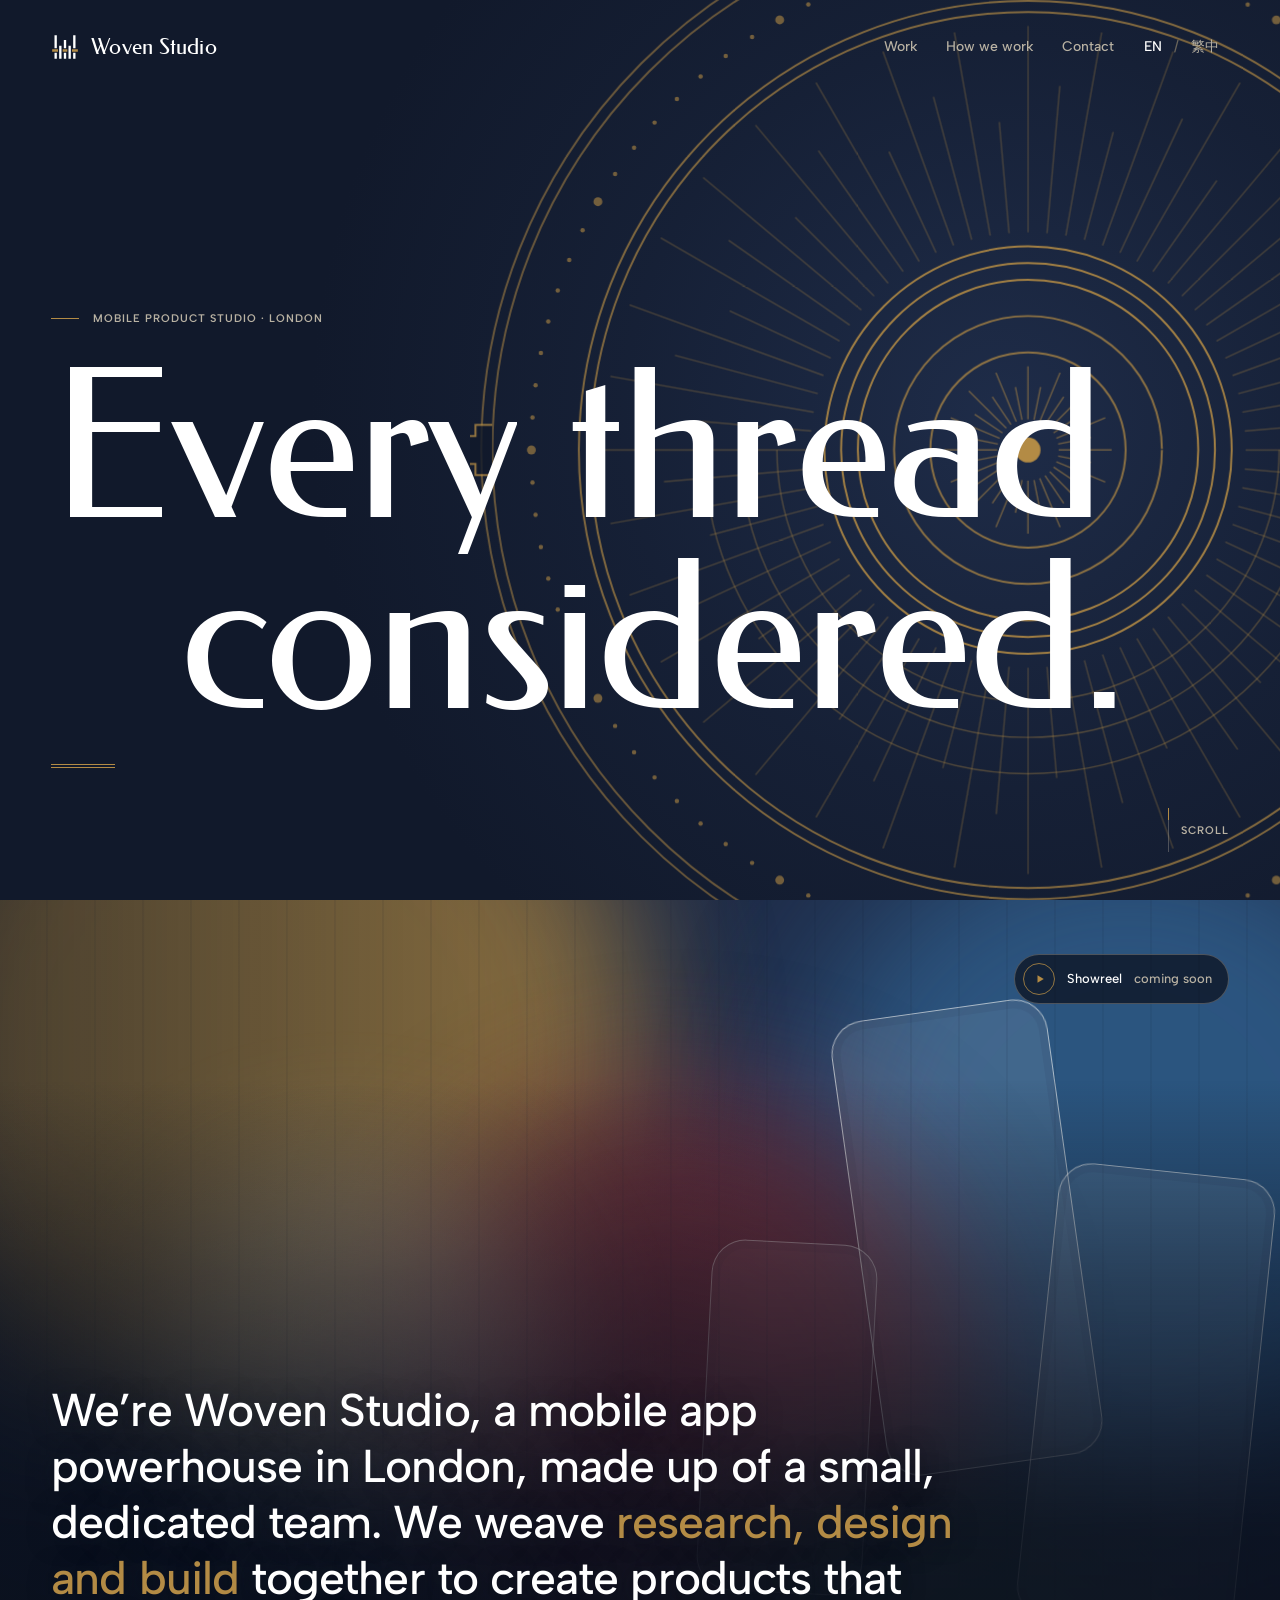
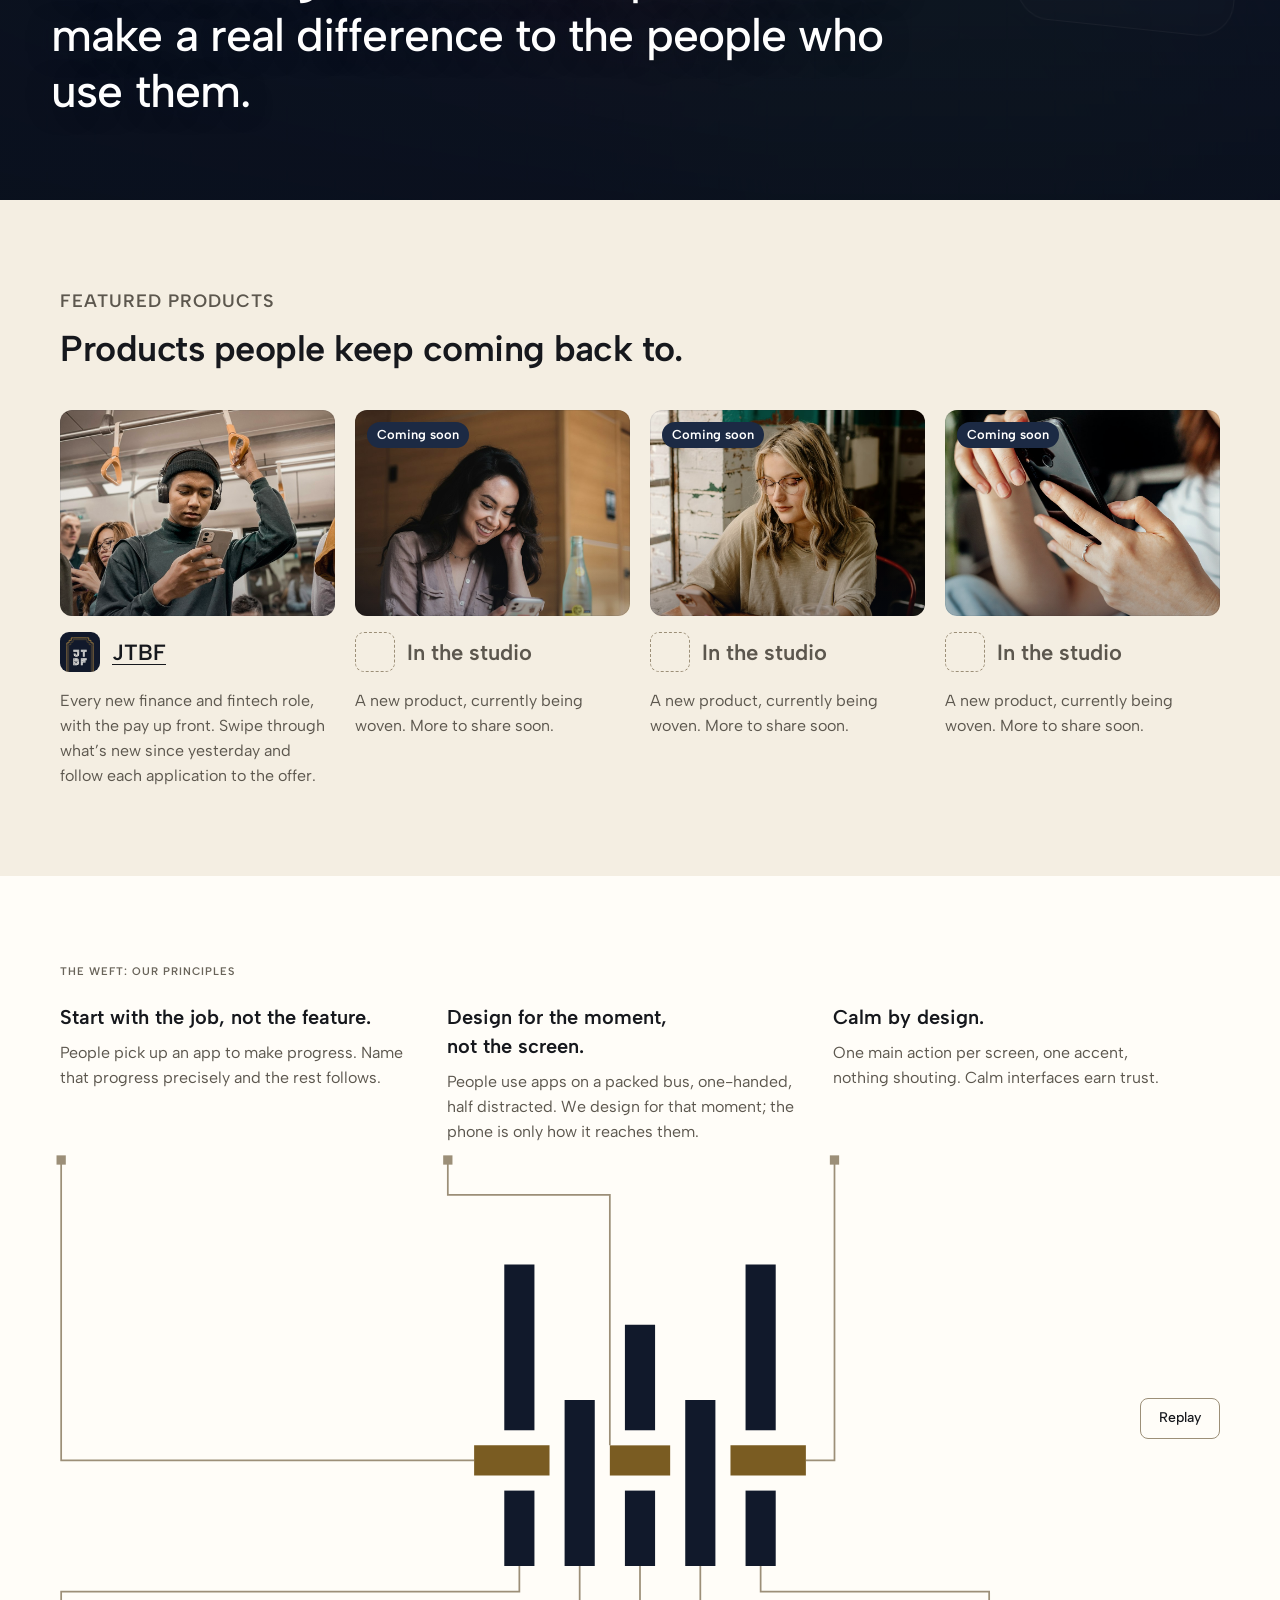
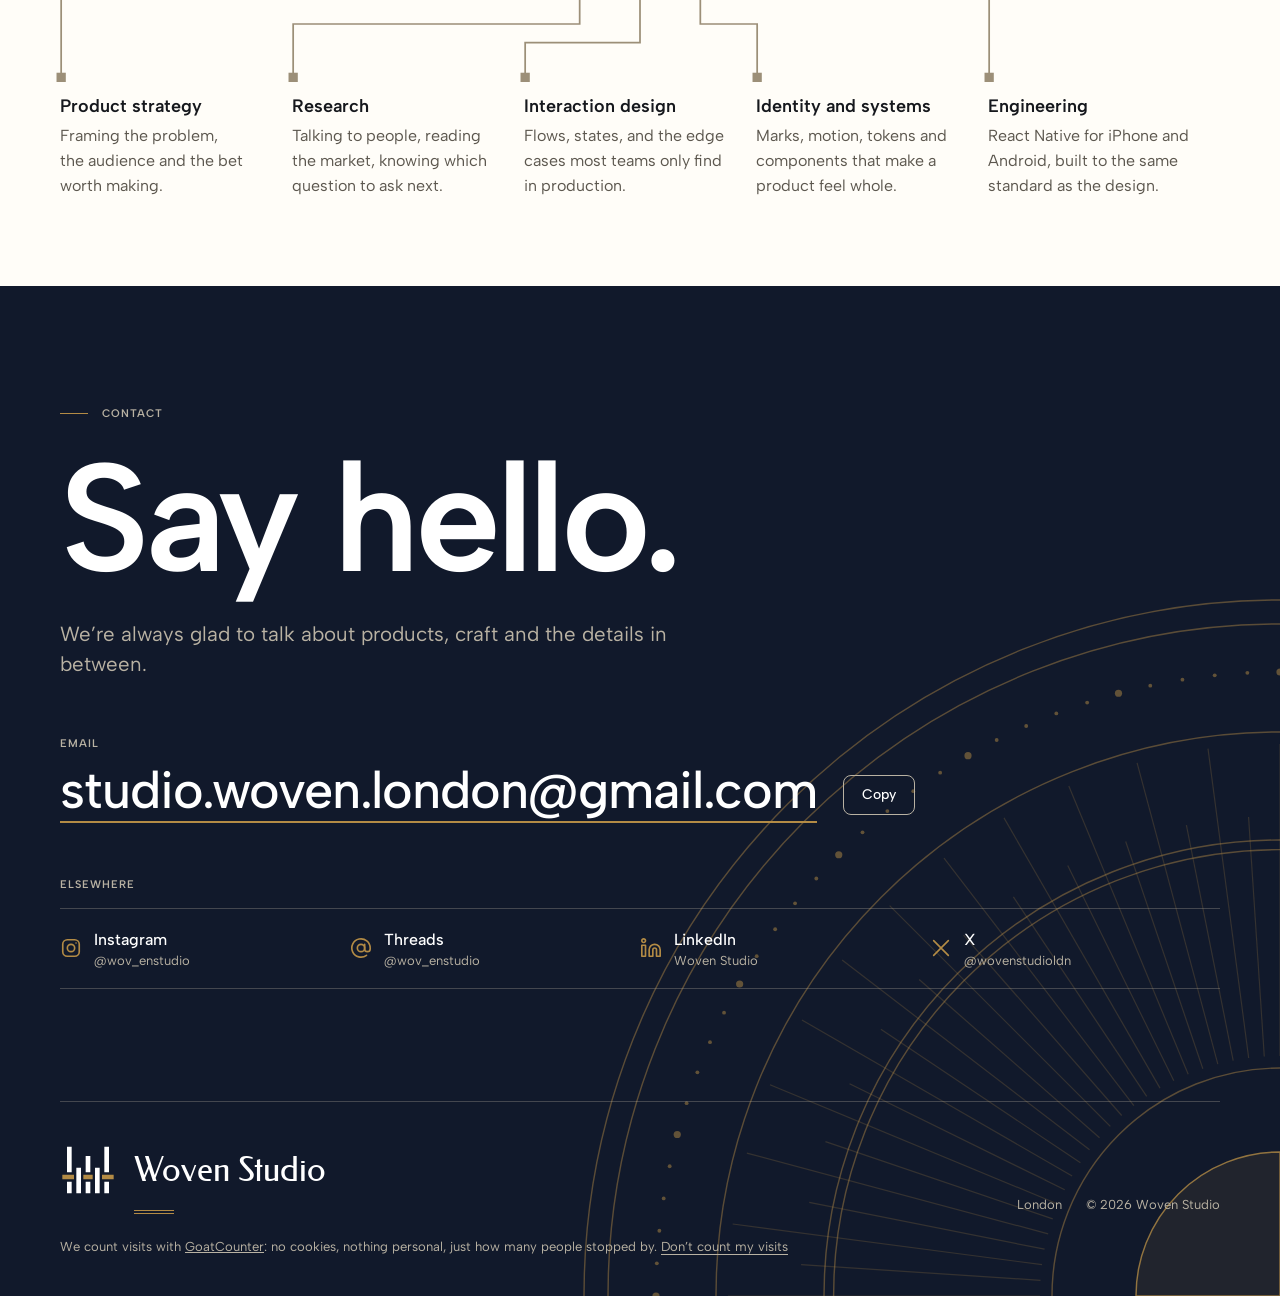
==== commit f6491d7a: "Studio pages: point canonical, hreflang and og:url at wovenstudio.london Co-Authored-By: Claude Opus" ====
--- a/index.html
+++ b/index.html
@@ -5,15 +5,15 @@
 <meta name="viewport" content="width=device-width, initial-scale=1, viewport-fit=cover">
 <title>Woven Studio</title>
 <meta name="description" content="Woven Studio designs and builds mobile apps for iPhone and Android.">
-<link rel="canonical" href="https://woven-studio-london.github.io/woven-site/">
-<link rel="alternate" hreflang="en-GB" href="https://woven-studio-london.github.io/woven-site/">
-<link rel="alternate" hreflang="zh-Hant" href="https://woven-studio-london.github.io/woven-site/zh-hant/">
-<link rel="alternate" hreflang="x-default" href="https://woven-studio-london.github.io/woven-site/">
+<link rel="canonical" href="https://wovenstudio.london/">
+<link rel="alternate" hreflang="en-GB" href="https://wovenstudio.london/">
+<link rel="alternate" hreflang="zh-Hant" href="https://wovenstudio.london/zh-hant/">
+<link rel="alternate" hreflang="x-default" href="https://wovenstudio.london/">
 <meta property="og:type" content="website">
 <meta property="og:site_name" content="Woven Studio">
 <meta property="og:title" content="Woven Studio: every thread considered">
 <meta property="og:description" content="A mobile app studio in London. We weave research, design and build together into apps for iPhone and Android.">
-<meta property="og:url" content="https://woven-studio-london.github.io/woven-site/">
+<meta property="og:url" content="https://wovenstudio.london/">
 <meta property="og:locale" content="en_GB">
 <meta property="og:locale:alternate" content="zh_HK">
 <link rel="icon" href="favicon.svg" type="image/svg+xml">
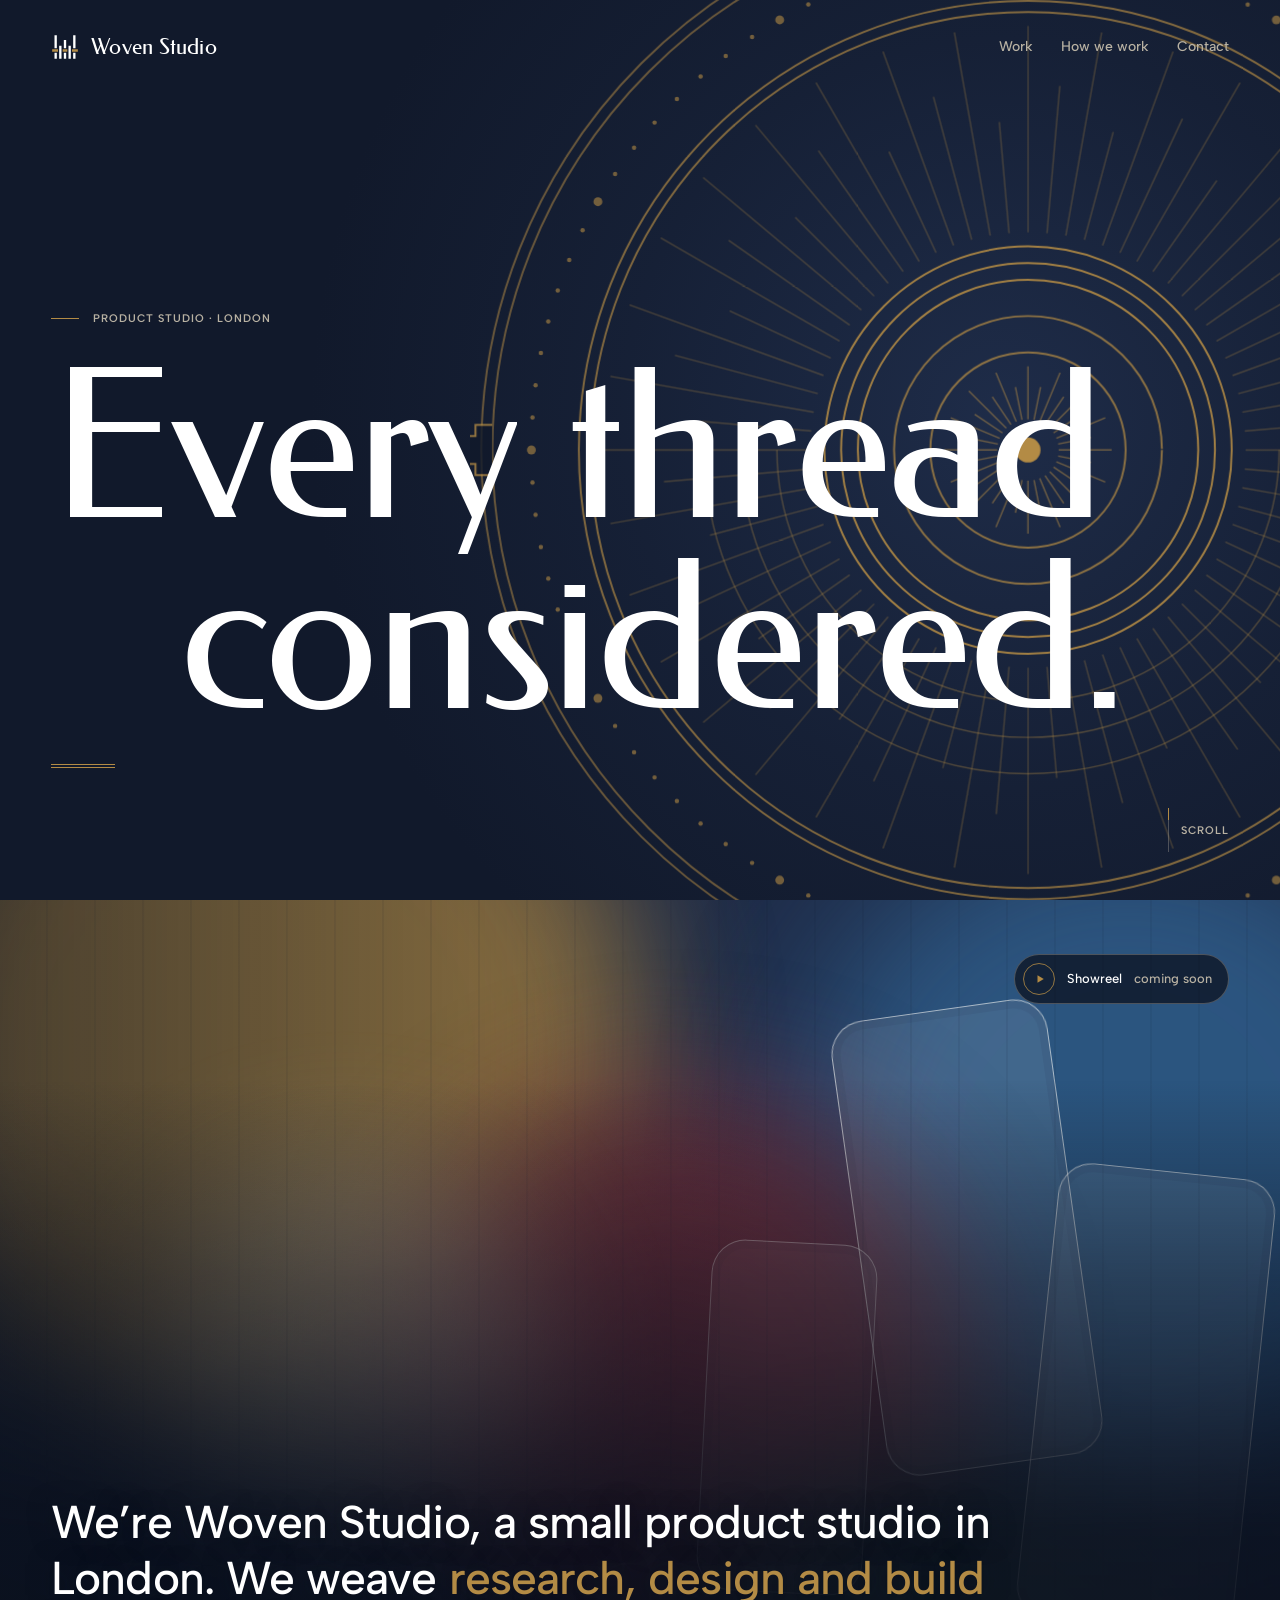
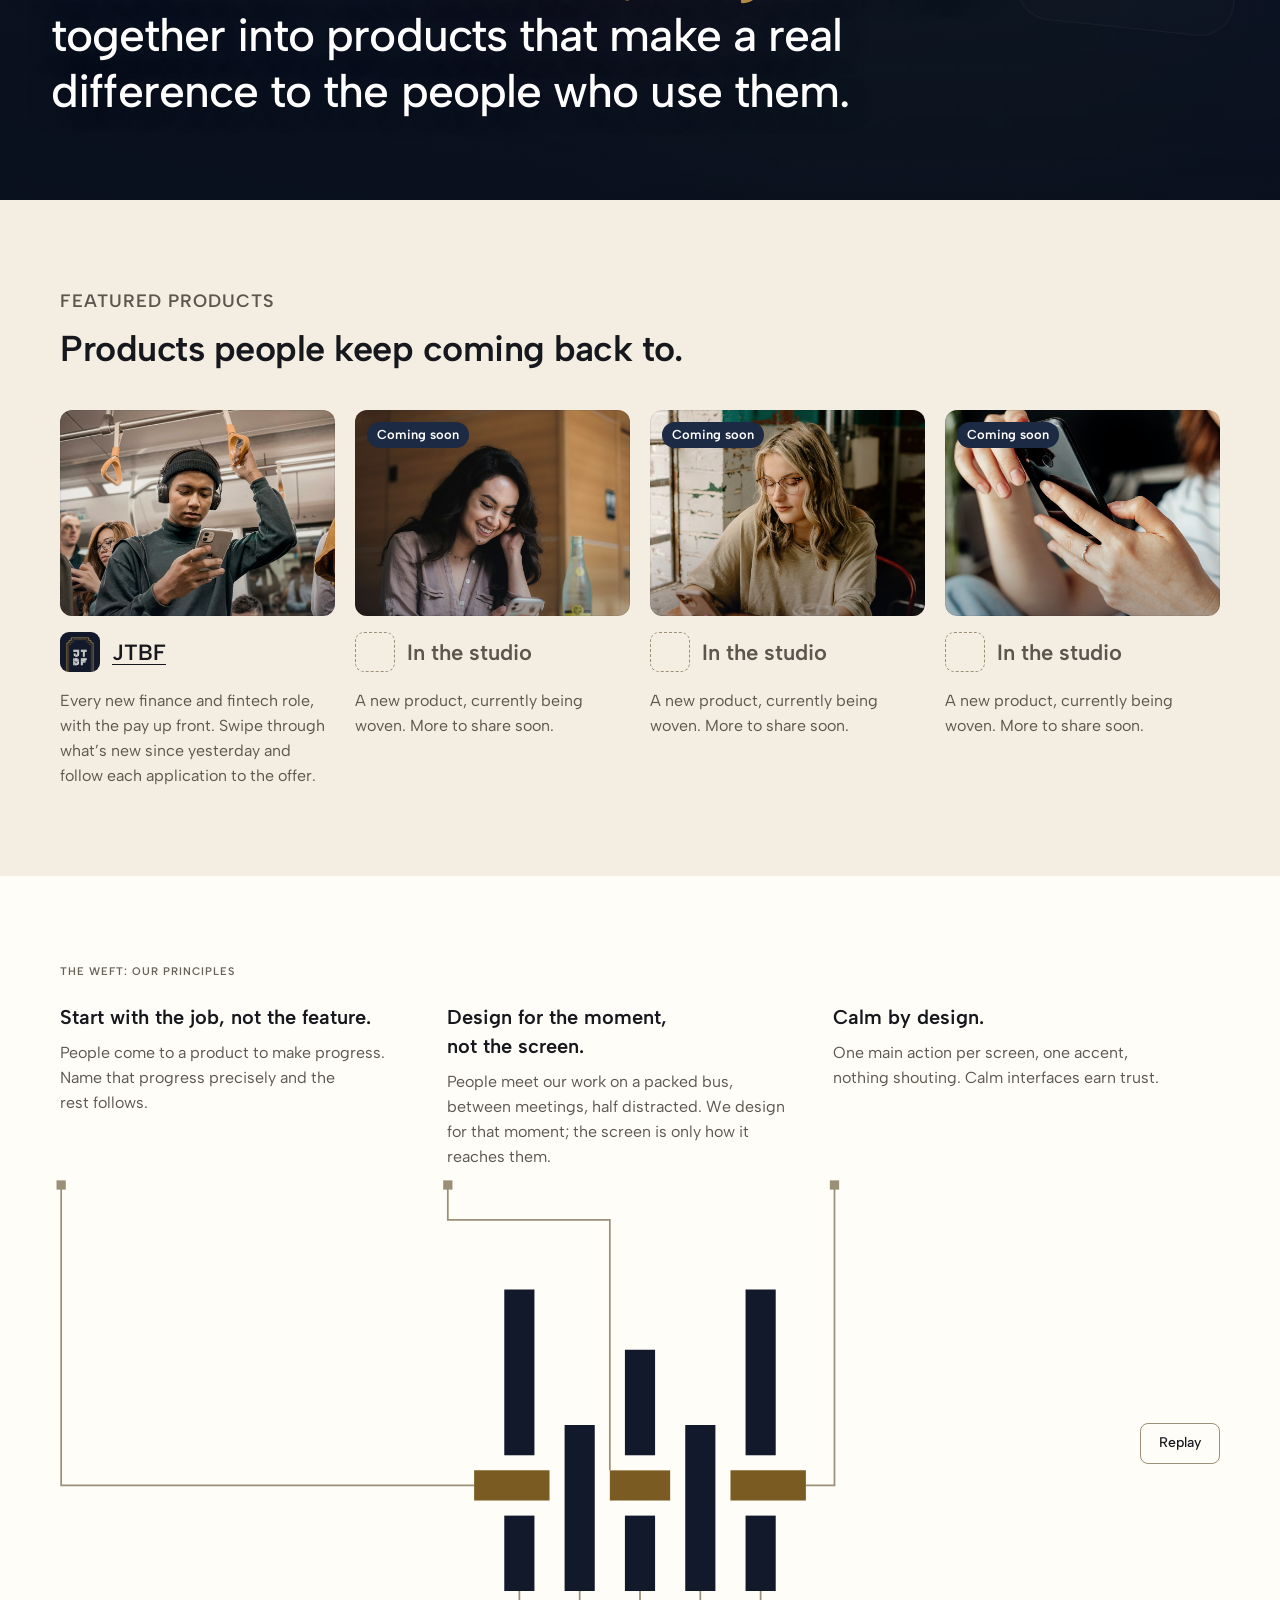
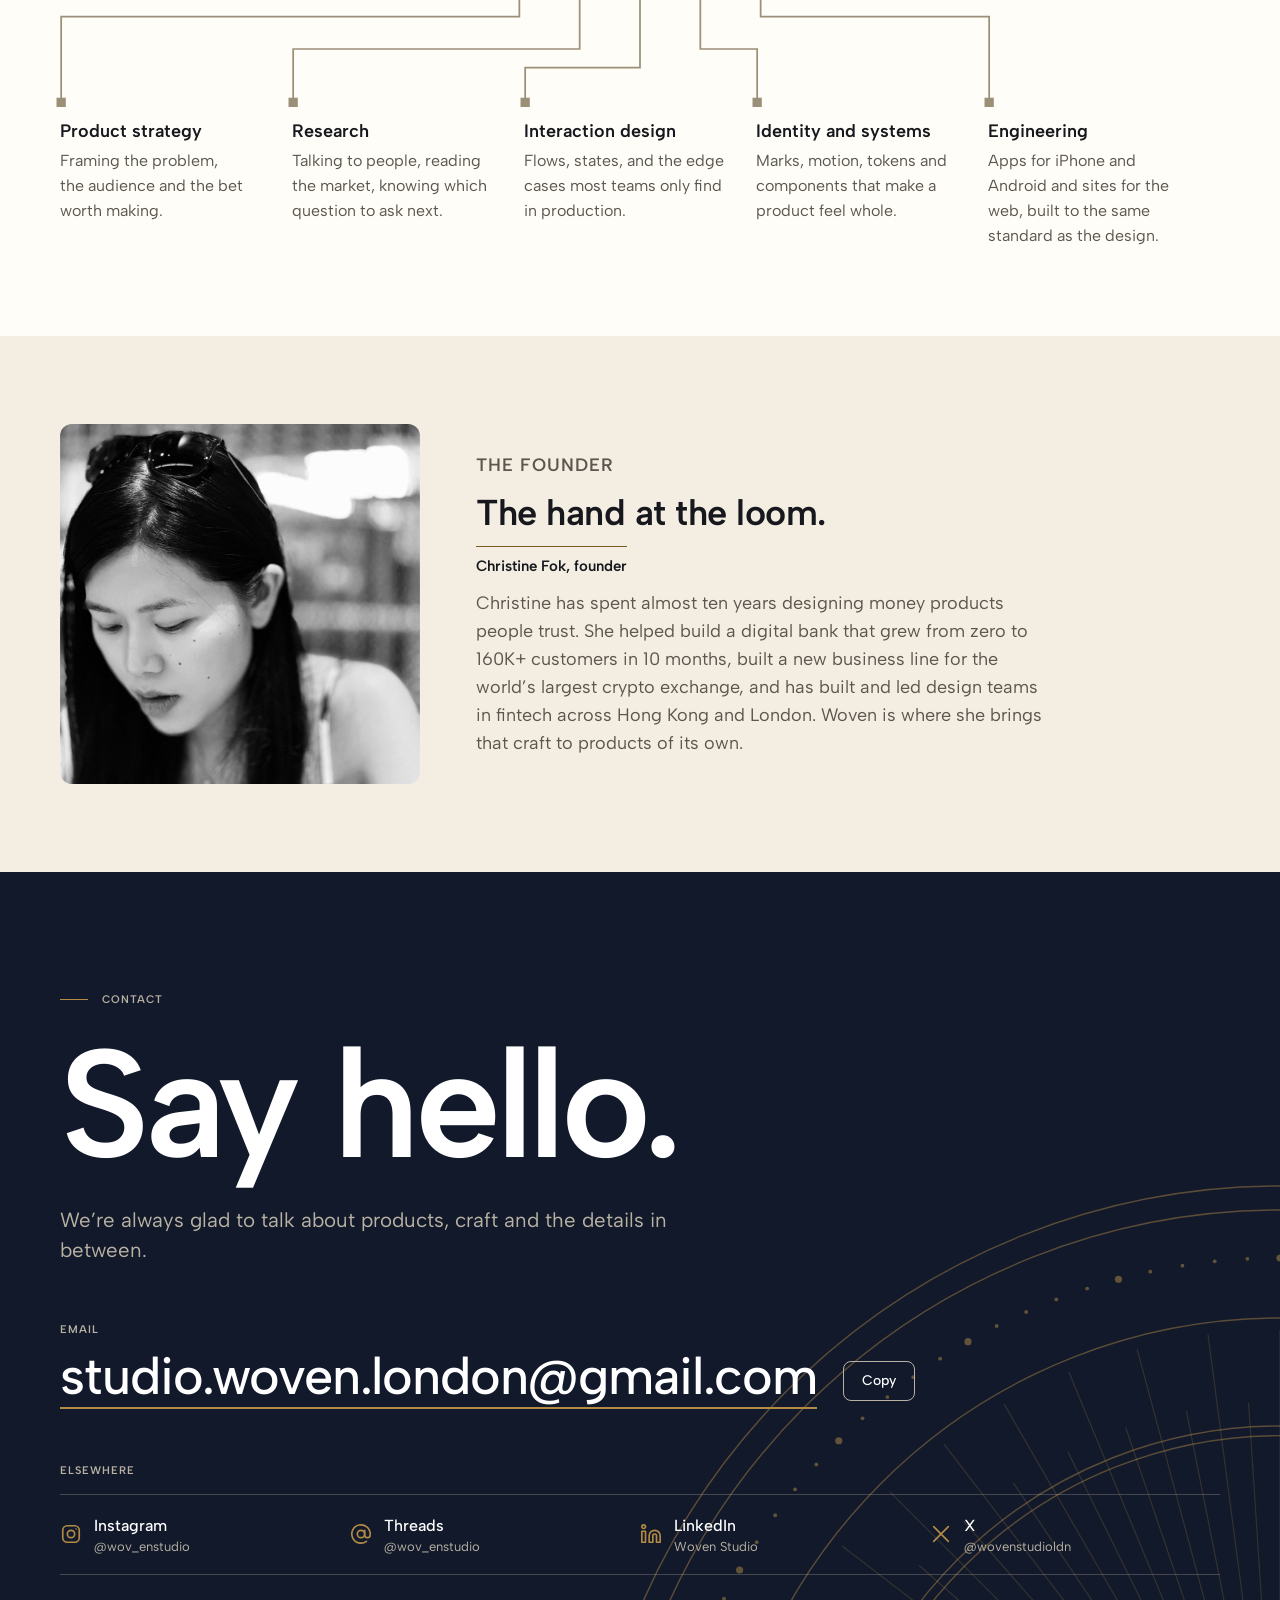
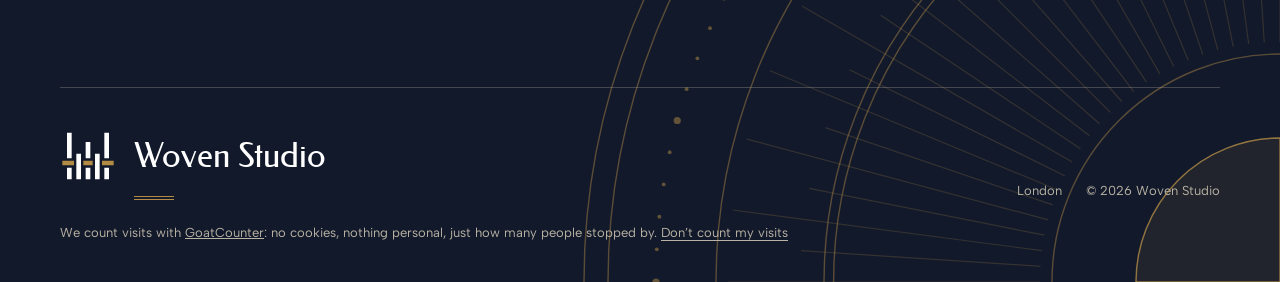
==== commit e4586ac2: "Reposition as a product studio and introduce Christine Fok as founder - Hero label, summary, meta de" ====
--- a/index.html
+++ b/index.html
@@ -3,27 +3,422 @@
 <head>
 <meta charset="utf-8">
 <meta name="viewport" content="width=device-width, initial-scale=1, viewport-fit=cover">
+<meta name="description" content="Woven Studio is a small product studio in London. We research, design and build apps, websites and whatever else the idea needs.">
 <title>Woven Studio</title>
-<meta name="description" content="Woven Studio designs and builds mobile apps for iPhone and Android.">
-<link rel="canonical" href="https://wovenstudio.london/">
-<link rel="alternate" hreflang="en-GB" href="https://wovenstudio.london/">
-<link rel="alternate" hreflang="zh-Hant" href="https://wovenstudio.london/zh-hant/">
-<link rel="alternate" hreflang="x-default" href="https://wovenstudio.london/">
-<meta property="og:type" content="website">
-<meta property="og:site_name" content="Woven Studio">
-<meta property="og:title" content="Woven Studio: every thread considered">
-<meta property="og:description" content="A mobile app studio in London. We weave research, design and build together into apps for iPhone and Android.">
-<meta property="og:url" content="https://wovenstudio.london/">
-<meta property="og:locale" content="en_GB">
-<meta property="og:locale:alternate" content="zh_HK">
 <link rel="icon" href="favicon.svg" type="image/svg+xml">
 <link rel="apple-touch-icon" href="apple-touch-icon.png">
 <meta name="theme-color" content="#11192b">
-<!-- Woven Studio design system: tokens and self-hosted fonts, the n- component classes, then this page's layout. -->
+<!-- Woven Studio design system: tokens and self-hosted fonts, then the n- component classes. -->
 <link rel="preload" href="ds/fonts/Federo-Regular.ttf" as="font" type="font/ttf" crossorigin>
 <link rel="stylesheet" href="ds/tokens.css">
 <link rel="stylesheet" href="ds/bundle.css">
-<link rel="stylesheet" href="studio.css?v=zh1">
+<style>
+/* Base: what the page expects around it (safe-area padding for notched phones, image reset). */
+:root { padding-top: env(safe-area-inset-top, 0px); padding-bottom: env(safe-area-inset-bottom, 0px); }
+img { max-width: 100%; }
+[hidden] { display: none !important; }
+
+/* Layout: navy hero where the Crown draws itself; the showreel (a placeholder for now) beside
+   the studio summary; featured products as four image cards; the mark and how we work, the
+   mark drawing itself beside the practice threads; a contact footer.
+   Colours and type are the Woven Studio design system's tokens. One light theme by choice:
+   the design system has no dark theme yet. */
+:root {
+  color-scheme: light;
+  /* Every colour, font, space and radius comes from ds/tokens.css (the design system). Only the page width is local. */
+  --max: 1160px;
+}
+
+* { box-sizing: border-box; }
+html { -webkit-text-size-adjust: 100%; scroll-behavior: smooth; }
+body { margin: 0; background: var(--canvas); color: var(--ink); font-family: var(--font-sans); font-size: 16px; line-height: 25px; }
+a { color: inherit; }
+:focus-visible { outline: 2px solid var(--primary); outline-offset: 3px; border-radius: 4px; }
+.band-navy :focus-visible { outline-color: var(--brass); }
+
+.wrap {
+  max-width: calc(var(--max) + 64px); margin: 0 auto;
+  padding-left: max(16px, env(safe-area-inset-left, 0px));
+  padding-right: max(16px, env(safe-area-inset-right, 0px));
+}
+@media (min-width: 720px) {
+  .wrap { padding-left: max(32px, env(safe-area-inset-left, 0px)); padding-right: max(32px, env(safe-area-inset-right, 0px)); }
+}
+.eyebrow { font-size: 11px; line-height: 15px; font-weight: 600; letter-spacing: 1px; text-transform: uppercase; color: var(--steel); margin: 0; }
+
+/* The Crown drawing itself: one shared definition, played where .is-drawing is set. */
+.crown .w, .crown .t { fill: none; stroke-width: 4; stroke-linecap: butt; stroke-dasharray: 1; stroke-dashoffset: 0; }
+.crown .w { stroke: var(--warp, var(--on-dark)); }
+.crown .t { stroke: var(--weft, var(--brass)); }
+.crown.is-drawing .w { animation: draw 520ms cubic-bezier(0.3, 0, 0.2, 1) 300ms both; }
+.crown.is-drawing .w.i { animation-delay: 430ms; }
+.crown.is-drawing .w.o { animation-delay: 560ms; }
+.crown.is-drawing .t.a { animation: draw 200ms cubic-bezier(0.4, 0, 1, 1) 1120ms both; }
+.crown.is-drawing .t.b { animation: draw 380ms cubic-bezier(0, 0, 0.2, 1) 1320ms both; }
+@keyframes draw { from { stroke-dashoffset: 1; } to { stroke-dashoffset: 0; } }
+@media (prefers-reduced-motion: reduce) {
+  html { scroll-behavior: auto; }
+  .crown.is-drawing .w, .crown.is-drawing .t { animation: none; }
+}
+
+/* ---------- hero ---------- */
+.band-navy { background: var(--brand-navy); color: var(--on-dark); }
+/* Hero: the whole first screen. A huge Federo tagline bottom-left, an Art Deco medallion
+   (sunburst, fan, setbacks, double rules) bleeding off the right edge with the Crown at its
+   heart. Opening sequence: rings draw centre-out, the sunburst opens, the Crown weaves itself,
+   the tagline rises line by line. Afterwards the outer rings turn, very slowly. */
+.hero {
+  position: relative; overflow: hidden; isolation: isolate;
+  min-height: 100vh; min-height: 100svh;
+  display: flex; flex-direction: column;
+  margin-top: calc(-1 * env(safe-area-inset-top, 0px));
+  padding-top: env(safe-area-inset-top, 0px);
+  background:
+    radial-gradient(circle at 78% 46%, rgba(31, 45, 74, 0.95) 0, rgba(31, 45, 74, 0.35) 34%, rgba(17, 25, 43, 0) 62%),
+    var(--brand-navy);
+}
+.hero > .wrap { position: relative; z-index: 1; flex: 1; width: 100%; display: flex; flex-direction: column; }
+@media (min-width: 720px) { .hero > .wrap { max-width: none; padding-left: max(32px, 4vw, env(safe-area-inset-left, 0px)); padding-right: max(32px, 4vw, env(safe-area-inset-right, 0px)); } }
+.nav { display: flex; align-items: center; justify-content: space-between; gap: 16px; padding-block: 22px; }
+.nav-brand { display: flex; align-items: center; gap: 12px; text-decoration: none; font-weight: 600; }
+.nav-brand .n-mark { width: 28px; height: 28px; }
+.nav-brand span { font-family: var(--font-display); font-weight: 400; font-size: 22px; line-height: 28px; letter-spacing: 0.01em; }
+.nav-links { display: flex; gap: 28px; font-size: 14px; font-weight: 500; }
+.nav-links a { text-decoration: none; color: var(--on-dark-muted); padding: 12px 0; }
+.nav-links a:hover { color: var(--on-dark); }
+@media (max-width: 440px) { .nav-links a:nth-child(2) { display: none; } }
+
+.hero-body { flex: 1; display: flex; flex-direction: column; justify-content: flex-end; gap: 28px; padding-block: 24px 36px; }
+.hero .eyebrow { color: var(--on-dark-muted); display: flex; align-items: center; gap: 14px; }
+.hero .eyebrow::before { content: ""; width: 28px; height: 1px; background: var(--brass); }
+.tagline {
+  font-family: var(--font-display); font-weight: 400; margin: 0;
+  font-size: min(19.5vw, 13svh); line-height: 0.92; letter-spacing: -0.01em;
+  color: var(--on-dark);
+}
+.tagline .line { display: block; overflow: hidden; padding-bottom: 0.14em; margin-bottom: -0.14em; }
+.tagline .line > span { display: block; }
+.tagline .l2 { padding-left: 0.9em; }
+@media (min-width: 600px) {
+  .tagline { font-size: min(16.2vw, 29svh); }
+  .tagline .l1, .tagline .l2 { display: inline-block; vertical-align: top; }
+  .tagline .l1 { margin-right: 0.02em; }
+  .tagline .l2 { padding-left: 0; }
+  .tagline .l3 { padding-left: 0.62em; }
+}
+.hero-rule { transform-origin: left center; }
+.hero-foot { display: flex; flex-wrap: wrap; align-items: flex-end; justify-content: flex-end; gap: 24px 48px; }
+.hero-foot .lede { font-size: 18px; line-height: 28px; color: var(--on-dark-muted); max-width: 30em; margin: 0 0 18px; text-wrap: pretty; }
+.actions { display: flex; flex-wrap: wrap; gap: 12px; }
+.scroll-cue { display: none; align-items: center; gap: 12px; font-size: 11px; font-weight: 600; letter-spacing: 1px; text-transform: uppercase; color: var(--on-dark-muted); text-decoration: none; padding: 12px 0; }
+.scroll-cue i { position: relative; width: 1px; height: 44px; background: rgba(185, 178, 163, 0.35); overflow: hidden; }
+.scroll-cue i::after { content: ""; position: absolute; left: -1px; top: 0; width: 3px; height: 12px; background: var(--brass); animation: cue 2.4s cubic-bezier(0.4, 0, 0.2, 1) 2.6s infinite; }
+@keyframes cue { from { transform: translateY(-12px); } to { transform: translateY(44px); } }
+@media (min-width: 860px) { .scroll-cue { display: inline-flex; } }
+
+/* the medallion */
+.medallion {
+  position: absolute; z-index: 0; pointer-events: none;
+  width: min(124svh, 128vw); height: auto; aspect-ratio: 1 / 1; max-width: none;
+  top: 50%; right: calc(-1 * min(34svh, 36vw)); transform: translateY(-50%);
+  fill: none; stroke: var(--brass); stroke-width: 1.4;
+}
+@media (max-width: 859px) {
+  .medallion { width: 150vw; top: -18vw; right: -62vw; transform: none; opacity: 0.8; }
+}
+.medallion .ring { stroke-dasharray: 1; stroke-dashoffset: 0; opacity: 0.7; }
+.medallion .r6, .medallion .r7 { opacity: 0.55; }
+.medallion .r1, .medallion .r2, .medallion .r3 { opacity: 0.9; }
+.medallion .m-dots circle { fill: var(--brass); stroke: none; opacity: 0.6; }
+.medallion .m-rays path { stroke-width: 1; opacity: 0.32; }
+.medallion .fan { stroke-width: 1; opacity: 0.38; stroke-dasharray: 1; stroke-dashoffset: 0; }
+.medallion .m-steps path { fill: var(--brand-navy); stroke-width: 1.4; opacity: 0.8; }
+.medallion .m-core path { stroke-width: 1; opacity: 0.55; }
+.medallion .m-dot { fill: var(--brass); stroke: none; }
+.medallion .r0, .medallion .r0b { opacity: 0.75; }
+.m-core { transform-box: fill-box; transform-origin: 50% 50%; }
+.m-spin-a, .m-spin-b, .m-dots, .m-rays { transform-box: fill-box; transform-origin: 50% 50%; }
+.m-spin-a { animation: spin 300s linear 2.6s infinite; }
+.m-spin-b { animation: spin 420s linear 2.6s infinite reverse; }
+@keyframes spin { to { transform: rotate(360deg); } }
+
+/* opening sequence */
+.hero .ring { animation: draw 1300ms cubic-bezier(0.3, 0, 0.2, 1) both; }
+.hero .r0 { animation-delay: 0ms; } .hero .r0b { animation-delay: 60ms; } .hero .r1 { animation-delay: 150ms; } .hero .r2 { animation-delay: 230ms; } .hero .r3 { animation-delay: 310ms; }
+.hero .r4 { animation-delay: 560ms; } .hero .r5 { animation-delay: 640ms; }
+.hero .r6 { animation-delay: 860ms; } .hero .r7 { animation-delay: 940ms; }
+.hero .fan { animation: draw 1100ms cubic-bezier(0.3, 0, 0.2, 1) 700ms both; }
+.hero .m-rays { animation: open 1500ms cubic-bezier(0.2, 0, 0, 1) 400ms both; }
+.hero .m-dots { animation: settle 1800ms cubic-bezier(0.2, 0, 0, 1) 900ms both; }
+.hero .m-core { animation: open 1200ms cubic-bezier(0.2, 0, 0, 1) 0ms both; }
+.hero .m-steps { animation: fade 600ms ease-out 1500ms both; }
+@keyframes open { from { transform: scale(0.55) rotate(-24deg); opacity: 0; } to { transform: none; opacity: 1; } }
+@keyframes settle { from { transform: rotate(-30deg); opacity: 0; } to { transform: none; opacity: 1; } }
+@keyframes fade { from { opacity: 0; } to { opacity: 1; } }
+
+.hero .tagline .line > span { animation: rise 1100ms cubic-bezier(0.2, 0, 0, 1) both; }
+.hero .tagline .line:nth-child(1) > span { animation-delay: 250ms; }
+.hero .tagline .line:nth-child(2) > span { animation-delay: 370ms; }
+.hero .tagline .line:nth-child(3) > span { animation-delay: 490ms; }
+@keyframes rise { from { transform: translateY(105%); } to { transform: none; } }
+.hero .eyebrow { animation: fade 700ms ease-out 150ms both; }
+.hero-rule { animation: grow 900ms cubic-bezier(0.3, 0, 0.2, 1) 1100ms both; }
+@keyframes grow { from { transform: scaleX(0); } to { transform: none; } }
+.hero-foot { animation: lift 800ms cubic-bezier(0.2, 0, 0, 1) 1300ms both; }
+@keyframes lift { from { opacity: 0; transform: translateY(12px); } to { opacity: 1; transform: none; } }
+
+@media (prefers-reduced-motion: reduce) {
+  .hero *, .hero *::after { animation: none !important; }
+}
+
+/* ---------- sections ---------- */
+.section { padding-block: 88px; }
+.section-head { display: grid; gap: 12px; max-width: 40em; margin-bottom: 40px; }
+.section-head h2 { font-size: clamp(28px, 4.4vw, 36px); line-height: 1.2; font-weight: 600; letter-spacing: -0.5px; margin: 0; text-wrap: balance; }
+.section-head p { margin: 0; font-size: 18px; line-height: 27px; color: var(--slate); }
+
+/* ---------- showreel ----------
+   Full screen. The media layer holds the video (a placeholder until the reel is cut: drifting
+   product-colour light, ghosted phones, the warp texture). Above it, a scrim from the bottom
+   and the left darkens the area the text sits on to at least 80% brand-navy-deep, so the
+   white text stays above 7:1 whatever the footage does. */
+.reel {
+  position: relative; overflow: hidden; isolation: isolate;
+  min-height: 100vh; min-height: 100svh;
+  display: flex; flex-direction: column; justify-content: flex-end;
+  background: var(--brand-navy-deep); color: var(--on-dark);
+}
+.reel-media { position: absolute; inset: 0; z-index: 0; }
+.reel-media video { width: 100%; height: 100%; object-fit: cover; display: block; }
+.reel-ph { position: absolute; inset: 0; overflow: hidden; background: var(--brand-navy-mid); }
+.reel-ph .blob { position: absolute; border-radius: 50%; filter: blur(70px); opacity: 0.85; will-change: transform; }
+.reel-ph .b1 { width: 60vmax; height: 60vmax; left: -10vmax; top: -18vmax; background: var(--brass); animation: drift1 26s ease-in-out infinite alternate; }
+.reel-ph .b2 { width: 52vmax; height: 52vmax; right: -14vmax; top: -6vmax; background: var(--link-blue); animation: drift2 31s ease-in-out infinite alternate; }
+.reel-ph .b3 { width: 46vmax; height: 46vmax; left: 30vw; top: 22vh; background: var(--oxblood); animation: drift3 23s ease-in-out infinite alternate; }
+.reel-ph .b4 { width: 40vmax; height: 40vmax; right: 8vw; bottom: -16vmax; background: var(--sage-deep); animation: drift1 29s ease-in-out infinite alternate-reverse; }
+.reel-ph .b5 { width: 30vmax; height: 30vmax; left: 12vw; top: 30vh; background: var(--card-tint-champagne); opacity: 0.45; animation: drift2 21s ease-in-out infinite alternate-reverse; }
+@keyframes drift1 { to { transform: translate(14vw, 10vh) scale(1.08); } }
+@keyframes drift2 { to { transform: translate(-12vw, 14vh) scale(0.92); } }
+@keyframes drift3 { to { transform: translate(-16vw, -10vh) scale(1.12); } }
+.reel-ph::after {
+  content: ""; position: absolute; inset: 0;
+  background: repeating-linear-gradient(90deg, transparent 0 46px, rgba(17, 25, 43, 0.07) 46px 48px);
+}
+.reel-ph .ghost {
+  position: absolute; width: clamp(150px, 17vw, 240px); aspect-ratio: 9 / 19;
+  border-radius: 34px; border: 1.5px solid rgba(255, 253, 248, 0.55);
+  background: rgba(255, 253, 248, 0.10);
+  box-shadow: inset 0 0 0 8px rgba(17, 25, 43, 0.06);
+}
+.reel-ph .g1 { right: 16vw; top: 12vh; transform: rotate(-8deg); animation: float1 18s ease-in-out infinite alternate; }
+.reel-ph .g2 { right: 2vw; top: 30vh; transform: rotate(6deg); animation: float2 22s ease-in-out infinite alternate; }
+.reel-ph .g3 { right: 32vw; top: 38vh; transform: rotate(3deg); width: clamp(120px, 13vw, 190px); opacity: 0.7; animation: float1 25s ease-in-out infinite alternate-reverse; }
+@keyframes float1 { from { translate: 0 0; } to { translate: -2vw -5vh; } }
+@keyframes float2 { from { translate: 0 0; } to { translate: 1.5vw 4vh; } }
+@media (max-width: 720px) { .reel-ph .g1 { right: -6vw; top: 8vh; } .reel-ph .g2, .reel-ph .g3 { display: none; } }
+
+.reel-scrim {
+  position: absolute; inset: 0; z-index: 1; pointer-events: none;
+  background:
+    linear-gradient(to top, rgba(10, 16, 29, 0.96) 0%, rgba(10, 16, 29, 0.88) 30%, rgba(10, 16, 29, 0.45) 58%, rgba(10, 16, 29, 0) 80%),
+    linear-gradient(to right, rgba(10, 16, 29, 0.55) 0%, rgba(10, 16, 29, 0) 60%);
+}
+.reel-badge {
+  position: absolute; z-index: 2; top: max(32px, 6vh); right: max(16px, 4vw);
+  display: inline-flex; align-items: center; gap: 12px;
+  padding: 8px 16px 8px 8px; border-radius: 999px;
+  background: rgba(10, 16, 29, 0.72); border: 1px solid rgba(185, 178, 163, 0.35);
+  font-size: 13px; line-height: 18px; font-weight: 500; color: var(--on-dark);
+}
+.reel-badge i { width: 32px; height: 32px; border-radius: 50%; border: 1px solid rgba(179, 139, 69, 0.8); display: grid; place-items: center; }
+.reel-badge svg { width: 12px; height: 12px; fill: var(--brass); margin-left: 2px; }
+.reel-badge small { font-size: 13px; color: var(--on-dark-muted); }
+
+.reel-text { position: relative; z-index: 2; width: 100%; padding-block: 120px max(56px, 9vh); }
+@media (min-width: 720px) { .reel-text { max-width: none; padding-left: max(32px, 4vw, env(safe-area-inset-left, 0px)); padding-right: max(32px, 4vw, env(safe-area-inset-right, 0px)); } }
+.reel-text .eyebrow { color: var(--on-dark-muted); display: flex; align-items: center; gap: 14px; margin-bottom: 24px; }
+.reel-text .eyebrow::before { content: ""; width: 28px; height: 1px; background: var(--brass); }
+.reel-text p.big {
+  margin: 0; max-width: 21em;
+  font-size: clamp(26px, 3.6vw, 52px); line-height: 1.22; font-weight: 500; letter-spacing: -0.02em;
+  color: var(--on-dark); text-wrap: pretty;
+  text-shadow: 0 1px 24px rgba(10, 16, 29, 0.5);
+}
+.reel-text p.big em { font-style: normal; color: var(--brass); }
+@media (prefers-reduced-motion: reduce) { .reel-ph *, .reel-ph { animation: none !important; } }
+
+/* ---------- products ----------
+   Each card leads with a real photograph of the moment the product is used, given a light
+   warm grade so the four read as one set. Name and a two-line summary sit beneath. */
+.band-parchment { background: var(--surface); }
+/* founder: a square portrait beside a short bio; stacked on phones */
+.founder-grid { display: grid; gap: 32px; align-items: center; }
+@media (min-width: 720px) { .founder-grid { grid-template-columns: minmax(220px, 360px) 1fr; gap: 56px; } }
+.founder-photo { margin: 0; aspect-ratio: 1 / 1; border-radius: var(--radius-lg); overflow: hidden; background: var(--brand-navy); max-width: 360px; }
+.founder-photo img { width: 100%; height: 100%; object-fit: cover; display: block; }
+.founder-text { display: grid; gap: 12px; max-width: 36em; }
+.founder-text h2 { font-size: clamp(28px, 4.4vw, 36px); line-height: 1.2; font-weight: 600; letter-spacing: -0.5px; margin: 0; text-wrap: balance; }
+.founder-text p { margin: 0; font-size: 18px; line-height: 28px; color: var(--slate); text-wrap: pretty; }
+.founder-text .founder-name { font-size: 15px; line-height: 22px; font-weight: 600; color: var(--ink); padding-top: 8px; border-top: 1px solid var(--brass-deep); width: fit-content; }
+.products { display: grid; gap: 32px 20px; grid-template-columns: minmax(0, 1fr); }
+@media (min-width: 640px) { .products { grid-template-columns: repeat(2, minmax(0, 1fr)); } }
+@media (min-width: 1000px) { .products { grid-template-columns: repeat(4, minmax(0, 1fr)); } }
+.product { min-width: 0; display: grid; gap: 16px; align-content: start; }
+.photo {
+  position: relative; margin: 0; aspect-ratio: 4 / 3; max-width: 100%;
+  border-radius: 12px; overflow: hidden; background: var(--card-tint-stone);
+}
+.photo img {
+  width: 100%; height: 100%; object-fit: cover; display: block;
+  filter: saturate(0.92) contrast(1.02) sepia(0.06);
+  transition: transform 700ms cubic-bezier(0.2, 0, 0, 1);
+}
+.product:hover .photo img { transform: scale(1.035); }
+.photo::after {
+  content: ""; position: absolute; inset: 0; pointer-events: none;
+  background: linear-gradient(to top, rgba(17, 25, 43, 0.28), rgba(17, 25, 43, 0) 45%);
+  box-shadow: inset 0 0 0 1px rgba(17, 25, 43, 0.08); border-radius: inherit;
+}
+.photo .chip { position: absolute; z-index: 1; left: 12px; top: 12px; }
+.product-name { display: flex; align-items: center; gap: 12px; }
+.product-name h3 { margin: 0; font-size: 22px; line-height: 29px; font-weight: 600; }
+.product-name .icon { width: 40px; height: 40px; border-radius: 9px; overflow: hidden; flex: none; display: block; }
+.product-name .icon--empty { border: 1px dashed var(--hairline-strong); }
+.product p { margin: 0; color: var(--slate); text-wrap: pretty; }
+.product--soon h3 { color: var(--slate); }
+.product-name h3 a { text-underline-offset: 4px; text-decoration-thickness: 1px; }
+.product-name h3 a:hover { color: var(--brass-deep); }
+@media (prefers-reduced-motion: reduce) { .photo img { transition: none; } .product:hover .photo img { transform: none; } }
+
+/* ---------- how we work ----------
+   The mark as a diagram of the practice: each warp is a discipline, and a brass thread runs
+   from the foot of each warp to its column below. The weft is the person using the app.
+   Hovering a discipline lights its warp and thread. On phones the diagram becomes a list,
+   each row carrying a small mark with its own warp picked out. */
+.how-head { display: grid; gap: 20px; margin-bottom: 56px; }
+@media (min-width: 900px) { .how-head { grid-template-columns: minmax(0, 5fr) minmax(0, 6fr); gap: 72px; align-items: end; } }
+.how-head h2 { margin: 12px 0 0; font-size: clamp(34px, 5vw, 56px); line-height: 1.06; font-weight: 600; letter-spacing: -1px; text-wrap: balance; }
+.how-head p { margin: 0; font-size: 18px; line-height: 28px; color: var(--slate); max-width: 34em; text-wrap: pretty; }
+.how-head p b { color: var(--ink); font-weight: 600; }
+
+.loom-wrap { position: relative; }
+.loom { display: block; width: 100%; height: auto; overflow: visible; }
+.loom .crown { --warp: var(--brand-navy); --weft: var(--brass-deep); }
+.loom .crown .w { transition: opacity 250ms ease, stroke 250ms ease; }
+.loom .fan { fill: none; stroke: var(--hairline-strong); stroke-width: 1.5; stroke-dasharray: 1; stroke-dashoffset: 0; transition: stroke 250ms ease, stroke-width 250ms ease, opacity 250ms ease; }
+.loom .knot { fill: var(--hairline-strong); transition: fill 250ms ease; }
+.loom .lead { stroke: var(--hairline-strong); stroke-width: 1; fill: none; }
+.loom .lbl { font: 500 15px var(--font-sans); fill: var(--slate); }
+.loom.is-drawing .fan { animation: draw 700ms cubic-bezier(0.3, 0, 0.2, 1) 1700ms both; }
+.loom.is-drawing .knot { animation: fade 400ms ease-out 2300ms both; }
+@keyframes fade { from { opacity: 0; } to { opacity: 1; } }
+/* focus a discipline */
+.loom[data-on] .crown .w, .loom[data-on] .crown .t { opacity: 0.22; }
+.loom[data-on] .fan, .loom[data-on] .pl { opacity: 0.4; }
+.loom[data-on="0"] .w[data-k="0"], .loom[data-on="1"] .w[data-k="1"], .loom[data-on="2"] .w[data-k="2"], .loom[data-on="3"] .w[data-k="3"], .loom[data-on="4"] .w[data-k="4"] { opacity: 1; }
+.loom[data-on="0"] .fan[data-k="0"], .loom[data-on="1"] .fan[data-k="1"], .loom[data-on="2"] .fan[data-k="2"], .loom[data-on="3"] .fan[data-k="3"], .loom[data-on="4"] .fan[data-k="4"] { opacity: 1; stroke: var(--brass-deep); stroke-width: 2.5; }
+.loom[data-on="0"] .knot[data-k="0"], .loom[data-on="1"] .knot[data-k="1"], .loom[data-on="2"] .knot[data-k="2"], .loom[data-on="3"] .knot[data-k="3"], .loom[data-on="4"] .knot[data-k="4"] { fill: var(--brass-deep); }
+.replay { position: absolute; top: 46%; right: 0; background: var(--canvas); }
+
+.disciplines { list-style: none; margin: 0; padding: 0; display: grid; gap: 0; }
+.discipline { display: grid; grid-template-columns: 40px minmax(0, 1fr); gap: 4px 16px; padding-block: 18px; border-bottom: 1px solid var(--hairline); cursor: default; }
+.discipline:first-child { border-top: 1px solid var(--hairline-strong); }
+.disc-eyebrow { margin: 8px 0 20px; }
+@media (min-width: 900px) { .disc-eyebrow { display: none; } }
+.discipline .mini { grid-row: span 2; width: 32px; height: 32px; margin-top: 2px; }
+.discipline .mini path { fill: none; stroke-width: 4; stroke: var(--brand-navy); opacity: 0.2; }
+.discipline .mini .on { opacity: 1; }
+.discipline .mini .wf { stroke: var(--brass-deep); opacity: 1; }
+.discipline h3 { margin: 0; font-size: 18px; line-height: 25px; font-weight: 600; }
+.discipline p { margin: 0; color: var(--slate); text-wrap: pretty; }
+.loom-wrap { display: none; }
+@media (min-width: 900px) {
+  .loom-wrap { display: block; }
+  .disciplines { grid-template-columns: repeat(5, minmax(0, 1fr)); gap: 0; }
+  .discipline, .discipline:first-child { grid-template-columns: minmax(0, 1fr); border: 0; padding: 16px 24px 0 0; align-content: start; }
+  .discipline .mini { display: none; }
+  .discipline h3 { transition: color 250ms ease; }
+  .discipline:hover h3 { color: var(--brass-deep); }
+}
+
+.beliefs-wrap { display: grid; gap: 24px; margin-bottom: 40px; }
+.beliefs { list-style: none; margin: 0; padding: 0; display: grid; gap: 28px; }
+@media (min-width: 900px) {
+  .beliefs-wrap { margin-bottom: 0; }
+  .beliefs { grid-template-columns: repeat(3, minmax(0, 1fr)); gap: 0; }
+  .belief { padding: 0 32px 16px 0; }
+  .belief .mini { display: none; }
+  .belief p { max-width: 22em; }
+}
+.belief { display: grid; gap: 8px; align-content: start; cursor: default; }
+.belief .mini { width: 40px; height: 40px; }
+.belief .mini .wp path { fill: none; stroke: var(--brand-navy); stroke-width: 4; opacity: 0.18; }
+.belief .mini .seg { fill: none; stroke: var(--brass-deep); stroke-width: 4; opacity: 0.22; }
+.belief .mini .seg.on { opacity: 1; }
+.belief h3 { margin: 0; font-size: 20px; line-height: 29px; font-weight: 600; text-wrap: balance; transition: color 250ms ease; }
+.belief:hover h3 { color: var(--brass-deep); }
+.belief p { margin: 0; color: var(--slate); text-wrap: pretty; }
+.loom .crown .t { transition: opacity 250ms ease; }
+.loom .pl { fill: none; stroke: var(--hairline-strong); stroke-width: 1.5; stroke-dasharray: 1; stroke-dashoffset: 0; transition: stroke 250ms ease, stroke-width 250ms ease, opacity 250ms ease; }
+.loom .pknot { fill: var(--hairline-strong); transition: fill 250ms ease; }
+.loom.is-drawing .pl { animation: draw 700ms cubic-bezier(0.3, 0, 0.2, 1) 1700ms both; }
+.loom.is-drawing .pknot { animation: fade 400ms ease-out 1700ms both; }
+.loom[data-p] .crown .t, .loom[data-p] .crown .w { opacity: 0.22; }
+.loom[data-p] .pl, .loom[data-p] .fan { opacity: 0.4; }
+.loom[data-p="0"] .pl[data-p="0"], .loom[data-p="1"] .pl[data-p="1"], .loom[data-p="2"] .pl[data-p="2"] { opacity: 1; stroke: var(--brass-deep); stroke-width: 2.5; }
+.loom[data-p="0"] .pknot[data-p="0"], .loom[data-p="1"] .pknot[data-p="1"], .loom[data-p="2"] .pknot[data-p="2"] { fill: var(--brass-deep); }
+.loom[data-k-dim] .pl { opacity: 0.4; }
+.loom[data-p="0"] .t[data-p="0"], .loom[data-p="1"] .t[data-p="1"], .loom[data-p="2"] .t[data-p="2"] { opacity: 1; }
+@media (prefers-reduced-motion: reduce) {
+  .loom.is-drawing .fan, .loom.is-drawing .knot { animation: none; }
+}
+
+/* ---------- footer ----------
+   The page closes on navy, as it opened: a big "Say hello.", the contact details as the
+   one thing to act on, and a quarter of the hero's Deco sunburst rising from the corner.
+   The studio lockup (mark, name in Federo, brass rule) signs it off. */
+.contact { position: relative; overflow: hidden; isolation: isolate; padding-block: 120px 0; }
+.foot-fan { position: absolute; z-index: -1; right: 0; bottom: 0; width: min(720px, 90vw); height: auto; pointer-events: none; }
+.foot-fan .arc, .foot-fan .ray { fill: none; stroke: var(--brass); }
+.foot-fan .arc { stroke-width: 1.2; opacity: 0.45; }
+.foot-fan .ray { stroke-width: 1; opacity: 0.22; }
+.foot-fan .dot { fill: var(--brass); opacity: 0.5; }
+.foot-fan .core { fill: rgba(179, 139, 69, 0.12); stroke: var(--brass); stroke-width: 1.2; opacity: 0.8; }
+.contact .eyebrow { color: var(--on-dark-muted); display: flex; align-items: center; gap: 14px; }
+.contact .eyebrow::before { content: ""; width: 28px; height: 1px; background: var(--brass); }
+.contact h2 { margin: 24px 0 0; font-size: clamp(64px, 12vw, 176px); line-height: 0.95; font-weight: 600; letter-spacing: -0.035em; color: var(--on-dark); }
+.contact .line { margin: 28px 0 0; font-size: clamp(18px, 1.6vw, 22px); line-height: 1.5; color: var(--on-dark-muted); max-width: 30em; }
+.email-row { margin-top: 56px; display: grid; gap: 10px; }
+.email-row dt, .reach-label { font-size: 11px; line-height: 15px; font-weight: 600; letter-spacing: 1px; text-transform: uppercase; color: var(--on-dark-muted); }
+.email { margin: 0; font-size: clamp(19px, 5.2vw, 52px); line-height: 1.15; font-weight: 500; letter-spacing: -0.02em; overflow-wrap: anywhere; }
+.placeholder { color: var(--on-dark); border-bottom: 2px dashed var(--brass); }
+.reach { margin-top: 56px; display: grid; gap: 16px; }
+.socials { list-style: none; margin: 0; padding: 0; display: grid; grid-template-columns: minmax(0, 1fr); border-top: 1px solid rgba(185, 178, 163, 0.3); }
+@media (min-width: 560px) { .socials { grid-template-columns: repeat(2, minmax(0, 1fr)); } }
+@media (min-width: 1000px) { .socials { grid-template-columns: repeat(4, minmax(0, 1fr)); } }
+.socials li, .socials .social { display: flex; align-items: center; gap: 12px; padding: 18px 16px 18px 0; border-bottom: 1px solid rgba(185, 178, 163, 0.3); min-width: 0; }
+.socials svg { width: 22px; height: 22px; flex: none; fill: none; stroke: var(--brass); stroke-width: 1.8; stroke-linecap: round; stroke-linejoin: round; }
+.socials span { display: grid; min-width: 0; }
+.socials b { font-weight: 500; color: var(--on-dark); }
+.socials li:has(.social) { padding: 0; }
+.socials .social { flex: 1; text-decoration: none; border: 0; }
+.socials .social:hover b { color: var(--brass); }
+.email a { color: var(--on-dark); text-decoration: none; border-bottom: 2px solid var(--brass); }
+.email a:hover { color: var(--brass); }
+.copy { vertical-align: middle; margin-left: 12px; letter-spacing: 0; }
+.socials small { font-size: 13px; line-height: 18px; color: var(--on-dark-muted); }
+.socials small .placeholder { color: var(--on-dark-muted); border-bottom-width: 1px; }
+.signoff { margin-top: 112px; padding-block: 40px; border-top: 1px solid rgba(185, 178, 163, 0.3); display: flex; flex-wrap: wrap; align-items: flex-end; justify-content: space-between; gap: 24px 48px; }
+.lockup { display: grid; justify-items: start; gap: 12px; }
+.lockup-row { display: flex; align-items: center; gap: 18px; }
+.lockup .n-mark { width: 56px; height: 56px; }
+.lockup .name { font-family: var(--font-display); font-weight: 400; font-size: 34px; line-height: 41px; color: var(--on-dark); }
+.lockup .n-deco-rule { margin-left: 74px; }
+.signoff-meta { display: flex; flex-wrap: wrap; gap: 8px 24px; font-size: 13px; line-height: 18px; color: var(--on-dark-muted); }
+.privacy-note { margin: 0; flex-basis: 100%; font-size: 13px; line-height: 18px; color: var(--on-dark-muted); }
+.privacy-note button { font: inherit; color: inherit; background: none; border: 0; padding: 0; text-decoration: underline; text-underline-offset: 3px; cursor: pointer; }
+.privacy-note button:focus-visible { outline: 2px solid currentColor; outline-offset: 2px; }
+</style>
 </head>
 <body>
 
@@ -265,18 +660,15 @@
         <svg class="n-mark" viewBox="0 0 48 48" aria-hidden="true"><path class="n-mark-warp" d="M8 4V26M8 34V44M16 22V44M24 12V26M24 34V44M32 22V44M40 4V26M40 34V44"/><path class="n-mark-weft" d="M2 30H12M20 30H28M36 30H46"/></svg>
         <span class="n-display">Woven Studio</span>
       </a>
-      <div class="nav-end">
-        <div class="nav-links">
-          <a href="#work">Work</a>
-          <a href="#how">How we work</a>
-          <a href="#contact">Contact</a>
-        </div>
-        <div class="lang" role="group" aria-label="Language"><span aria-current="page" lang="en-GB">EN</span><span class="sep" aria-hidden="true">/</span><a href="zh-hant/" hreflang="zh-Hant" lang="zh-Hant" aria-label="繁體中文">繁中</a></div>
+      <div class="nav-links">
+        <a href="#work">Work</a>
+        <a href="#how">How we work</a>
+        <a href="#contact">Contact</a>
       </div>
     </nav>
 
     <div class="hero-body" id="top">
-      <p class="eyebrow">Mobile product studio &middot; London</p>
+      <p class="eyebrow">Product studio &middot; London</p>
       <h1 class="tagline n-display" aria-label="Every thread considered.">
         <span class="line l1" aria-hidden="true"><span>Every</span></span>
         <span class="line l2" aria-hidden="true"><span>thread</span></span>
@@ -304,7 +696,7 @@
     <div class="reel-scrim" aria-hidden="true"></div>
     <div class="reel-badge"><i aria-hidden="true"><svg viewBox="0 0 24 24"><path d="M7 4.5v15l12.5-7.5z"/></svg></i>Showreel <small>coming soon</small></div>
     <div class="wrap reel-text">
-      <p class="big">We&rsquo;re Woven Studio, a mobile app powerhouse in London, made up of a small, dedicated team. We weave <em>research, design and build</em> together to create products that make a real difference to the people who use them.</p>
+      <p class="big">We&rsquo;re Woven Studio, a small product studio in London. We weave <em>research, design and build</em> together into products that make a real difference to the people who use them.</p>
     </div>
   </section>
 
@@ -350,8 +742,8 @@
       <div class="beliefs-wrap">
         <p class="eyebrow">The weft: our principles</p>
       <ul class="beliefs" aria-label="Our principles">
-        <li class="belief" data-p="0"><svg class="mini" viewBox="0 0 48 48" aria-hidden="true"><g class="wp"><path d="M8 4V26M8 34V44"/><path d="M16 22V44"/><path d="M24 12V26M24 34V44"/><path d="M32 22V44"/><path d="M40 4V26M40 34V44"/></g><path class="seg on" d="M2 30H12"/><path class="seg" d="M20 30H28"/><path class="seg" d="M36 30H46"/></svg><h3>Start with the job, not the feature.</h3><p>People pick up an app to make progress. Name that progress precisely and the rest follows.</p></li>
-        <li class="belief" data-p="1"><svg class="mini" viewBox="0 0 48 48" aria-hidden="true"><g class="wp"><path d="M8 4V26M8 34V44"/><path d="M16 22V44"/><path d="M24 12V26M24 34V44"/><path d="M32 22V44"/><path d="M40 4V26M40 34V44"/></g><path class="seg" d="M2 30H12"/><path class="seg on" d="M20 30H28"/><path class="seg" d="M36 30H46"/></svg><h3>Design for the moment, not the screen.</h3><p>People use apps on a packed bus, one-handed, half distracted. We design for that moment; the phone is only how it reaches them.</p></li>
+        <li class="belief" data-p="0"><svg class="mini" viewBox="0 0 48 48" aria-hidden="true"><g class="wp"><path d="M8 4V26M8 34V44"/><path d="M16 22V44"/><path d="M24 12V26M24 34V44"/><path d="M32 22V44"/><path d="M40 4V26M40 34V44"/></g><path class="seg on" d="M2 30H12"/><path class="seg" d="M20 30H28"/><path class="seg" d="M36 30H46"/></svg><h3>Start with the job, not the feature.</h3><p>People come to a product to make progress. Name that progress precisely and the rest follows.</p></li>
+        <li class="belief" data-p="1"><svg class="mini" viewBox="0 0 48 48" aria-hidden="true"><g class="wp"><path d="M8 4V26M8 34V44"/><path d="M16 22V44"/><path d="M24 12V26M24 34V44"/><path d="M32 22V44"/><path d="M40 4V26M40 34V44"/></g><path class="seg" d="M2 30H12"/><path class="seg on" d="M20 30H28"/><path class="seg" d="M36 30H46"/></svg><h3>Design for the moment, not the screen.</h3><p>People meet our work on a packed bus, between meetings, half distracted. We design for that moment; the screen is only how it reaches them.</p></li>
         <li class="belief" data-p="2"><svg class="mini" viewBox="0 0 48 48" aria-hidden="true"><g class="wp"><path d="M8 4V26M8 34V44"/><path d="M16 22V44"/><path d="M24 12V26M24 34V44"/><path d="M32 22V44"/><path d="M40 4V26M40 34V44"/></g><path class="seg" d="M2 30H12"/><path class="seg" d="M20 30H28"/><path class="seg on" d="M36 30H46"/></svg><h3>Calm by design.</h3><p>One main action per screen, one accent, nothing shouting. Calm interfaces earn trust.</p></li>
       </ul>
       </div>
@@ -393,10 +785,23 @@
           <li class="discipline" data-k="1"><svg class="mini" viewBox="0 0 48 48" aria-hidden="true"><path class="" d="M8 4V26M8 34V44"/><path class="on" d="M16 22V44"/><path class="" d="M24 12V26M24 34V44"/><path class="" d="M32 22V44"/><path class="" d="M40 4V26M40 34V44"/><path class="wf" d="M2 30H12M20 30H28M36 30H46"/></svg><h3>Research</h3><p>Talking to people, reading the market, knowing which question to ask next.</p></li>
           <li class="discipline" data-k="2"><svg class="mini" viewBox="0 0 48 48" aria-hidden="true"><path class="" d="M8 4V26M8 34V44"/><path class="" d="M16 22V44"/><path class="on" d="M24 12V26M24 34V44"/><path class="" d="M32 22V44"/><path class="" d="M40 4V26M40 34V44"/><path class="wf" d="M2 30H12M20 30H28M36 30H46"/></svg><h3>Interaction design</h3><p>Flows, states, and the edge cases most teams only find in production.</p></li>
           <li class="discipline" data-k="3"><svg class="mini" viewBox="0 0 48 48" aria-hidden="true"><path class="" d="M8 4V26M8 34V44"/><path class="" d="M16 22V44"/><path class="" d="M24 12V26M24 34V44"/><path class="on" d="M32 22V44"/><path class="" d="M40 4V26M40 34V44"/><path class="wf" d="M2 30H12M20 30H28M36 30H46"/></svg><h3>Identity and systems</h3><p>Marks, motion, tokens and components that make a product feel whole.</p></li>
-          <li class="discipline" data-k="4"><svg class="mini" viewBox="0 0 48 48" aria-hidden="true"><path class="" d="M8 4V26M8 34V44"/><path class="" d="M16 22V44"/><path class="" d="M24 12V26M24 34V44"/><path class="" d="M32 22V44"/><path class="on" d="M40 4V26M40 34V44"/><path class="wf" d="M2 30H12M20 30H28M36 30H46"/></svg><h3>Engineering</h3><p>React Native for iPhone and Android, built to the same standard as the design.</p></li>
+          <li class="discipline" data-k="4"><svg class="mini" viewBox="0 0 48 48" aria-hidden="true"><path class="" d="M8 4V26M8 34V44"/><path class="" d="M16 22V44"/><path class="" d="M24 12V26M24 34V44"/><path class="" d="M32 22V44"/><path class="on" d="M40 4V26M40 34V44"/><path class="wf" d="M2 30H12M20 30H28M36 30H46"/></svg><h3>Engineering</h3><p>Apps for iPhone and Android and sites for the web, built to the same standard as the design.</p></li>
       </ul>
 
 
+    </div>
+  </section>
+
+  <!-- ============ the founder ============ -->
+  <section class="section band-parchment founder" id="founder" aria-labelledby="founder-title">
+    <div class="wrap founder-grid">
+      <figure class="founder-photo"><img src="photos/christine-fok.jpg" alt="Christine Fok, founder of Woven Studio" loading="lazy" width="640" height="640"></figure>
+      <div class="founder-text">
+        <p class="eyebrow">The founder</p>
+        <h2 id="founder-title">The hand at the loom.</h2>
+        <p class="founder-name">Christine Fok, founder</p>
+        <p>Christine has spent almost ten years designing money products people trust. She helped build a digital bank that grew from zero to 160K+ customers in 10 months, built a new business line for the world&rsquo;s largest crypto exchange, and has built and led design teams in fintech across Hong Kong and London. Woven is where she brings that craft to products of its own.</p>
+      </div>
     </div>
   </section>
 </main>
@@ -473,7 +878,7 @@
     <p class="line">We&rsquo;re always glad to talk about products, craft and the details in between.</p>
     <dl class="email-row">
       <dt>Email</dt>
-      <dd class="email" style="margin:0"><a href="mailto:studio.woven.london@gmail.com" id="email-addr">studio.woven.london@gmail.com</a> <button class="n-btn n-btn-secondary-on-dark copy" id="copy-email" type="button" data-copied="Copied" data-selected="Selected">Copy</button></dd>
+      <dd class="email" style="margin:0"><a href="mailto:studio.woven.london@gmail.com" id="email-addr">studio.woven.london@gmail.com</a> <button class="n-btn n-btn-secondary-on-dark copy" id="copy-email" type="button">Copy</button></dd>
     </dl>
     <div class="reach">
       <p class="reach-label" style="margin:0">Elsewhere</p>
@@ -490,12 +895,72 @@
         <span class="n-deco-rule" aria-hidden="true"></span>
       </div>
       <div class="signoff-meta"><span>London</span><span>&copy; 2026 Woven Studio</span></div>
-      <p class="privacy-note" id="privacy">We count visits with <a href="https://www.goatcounter.com/" target="_blank" rel="noopener noreferrer" style="color:inherit">GoatCounter</a>: no cookies, nothing personal, just how many people stopped by. <button type="button" id="gc-toggle" data-off="Don&rsquo;t count my visits" data-on="Count my visits again">Don&rsquo;t count my visits</button></p>
+      <p class="privacy-note" id="privacy">We count visits with <a href="https://www.goatcounter.com/" target="_blank" rel="noopener noreferrer" style="color:inherit">GoatCounter</a>: no cookies, nothing personal, just how many people stopped by. <button type="button" id="gc-toggle">Don&rsquo;t count my visits</button></p>
     </div>
   </div>
 </footer>
 
-<script src="studio.js?v=zh1"></script>
+<script>
+(function () {
+  var loom = document.querySelector('.loom');
+  var crown = loom && loom.querySelector('.crown');
+  var replay = document.getElementById('replay');
+  if (!loom) return;
+  function draw() {
+    loom.classList.remove('is-drawing'); crown.classList.remove('is-drawing');
+    void loom.getBoundingClientRect();
+    loom.classList.add('is-drawing'); crown.classList.add('is-drawing');
+  }
+  replay.addEventListener('click', draw);
+  if ('IntersectionObserver' in window) {
+    var io = new IntersectionObserver(function (entries) {
+      entries.forEach(function (e) { if (e.isIntersecting) { draw(); io.disconnect(); } });
+    }, { threshold: 0.5 });
+    io.observe(loom);
+  }
+  function on(k) { if (k == null) loom.removeAttribute('data-on'); else loom.setAttribute('data-on', k); }
+  document.querySelectorAll('.discipline').forEach(function (li) {
+    li.addEventListener('mouseenter', function () { on(li.dataset.k); });
+    li.addEventListener('mouseleave', function () { on(null); });
+  });
+  function onp(k) { if (k == null) loom.removeAttribute('data-p'); else loom.setAttribute('data-p', k); }
+  document.querySelectorAll('.belief').forEach(function (li) {
+    li.addEventListener('mouseenter', function () { onp(li.dataset.p); });
+    li.addEventListener('mouseleave', function () { onp(null); });
+  });
+  loom.querySelectorAll('.t[data-p], .pl[data-p]').forEach(function (el) {
+    el.addEventListener('mouseenter', function () { onp(el.dataset.p); });
+    el.addEventListener('mouseleave', function () { onp(null); });
+  });
+  loom.querySelectorAll('.w[data-k], .fan[data-k]').forEach(function (el) {
+    el.addEventListener('mouseenter', function () { on(el.dataset.k); });
+    el.addEventListener('mouseleave', function () { on(null); });
+  });
+})();
+</script>
+<script>
+(function () {
+  var b = document.getElementById('copy-email'), a = document.getElementById('email-addr');
+  if (!b || !a) return;
+  b.addEventListener('click', function () {
+    var done = function () { b.textContent = 'Copied'; setTimeout(function () { b.textContent = 'Copy'; }, 1800); };
+    var select = function () { var r = document.createRange(); r.selectNodeContents(a); var sel = getSelection(); sel.removeAllRanges(); sel.addRange(r); b.textContent = 'Selected'; setTimeout(function () { b.textContent = 'Copy'; }, 1800); };
+    try { navigator.clipboard.writeText(a.textContent).then(done, select); } catch (e) { select(); }
+  });
+})();
+</script>
+<script>
+(function () {
+  var b = document.getElementById("gc-toggle"); if (!b) return;
+  function off() { try { return localStorage.getItem("skipgc") === "t"; } catch (e) { return false; } }
+  function label() { b.textContent = off() ? "Count my visits again" : "Don\u2019t count my visits"; }
+  b.addEventListener("click", function () {
+    try { off() ? localStorage.removeItem("skipgc") : localStorage.setItem("skipgc", "t"); } catch (e) {}
+    label();
+  });
+  label();
+})();
+</script>
 <script>window.goatcounter = { path: function () { return location.pathname || "/"; } };</script>
 <script data-goatcounter="https://wovenstudio.goatcounter.com/count" async src="//gc.zgo.at/count.js"></script>
 </body>
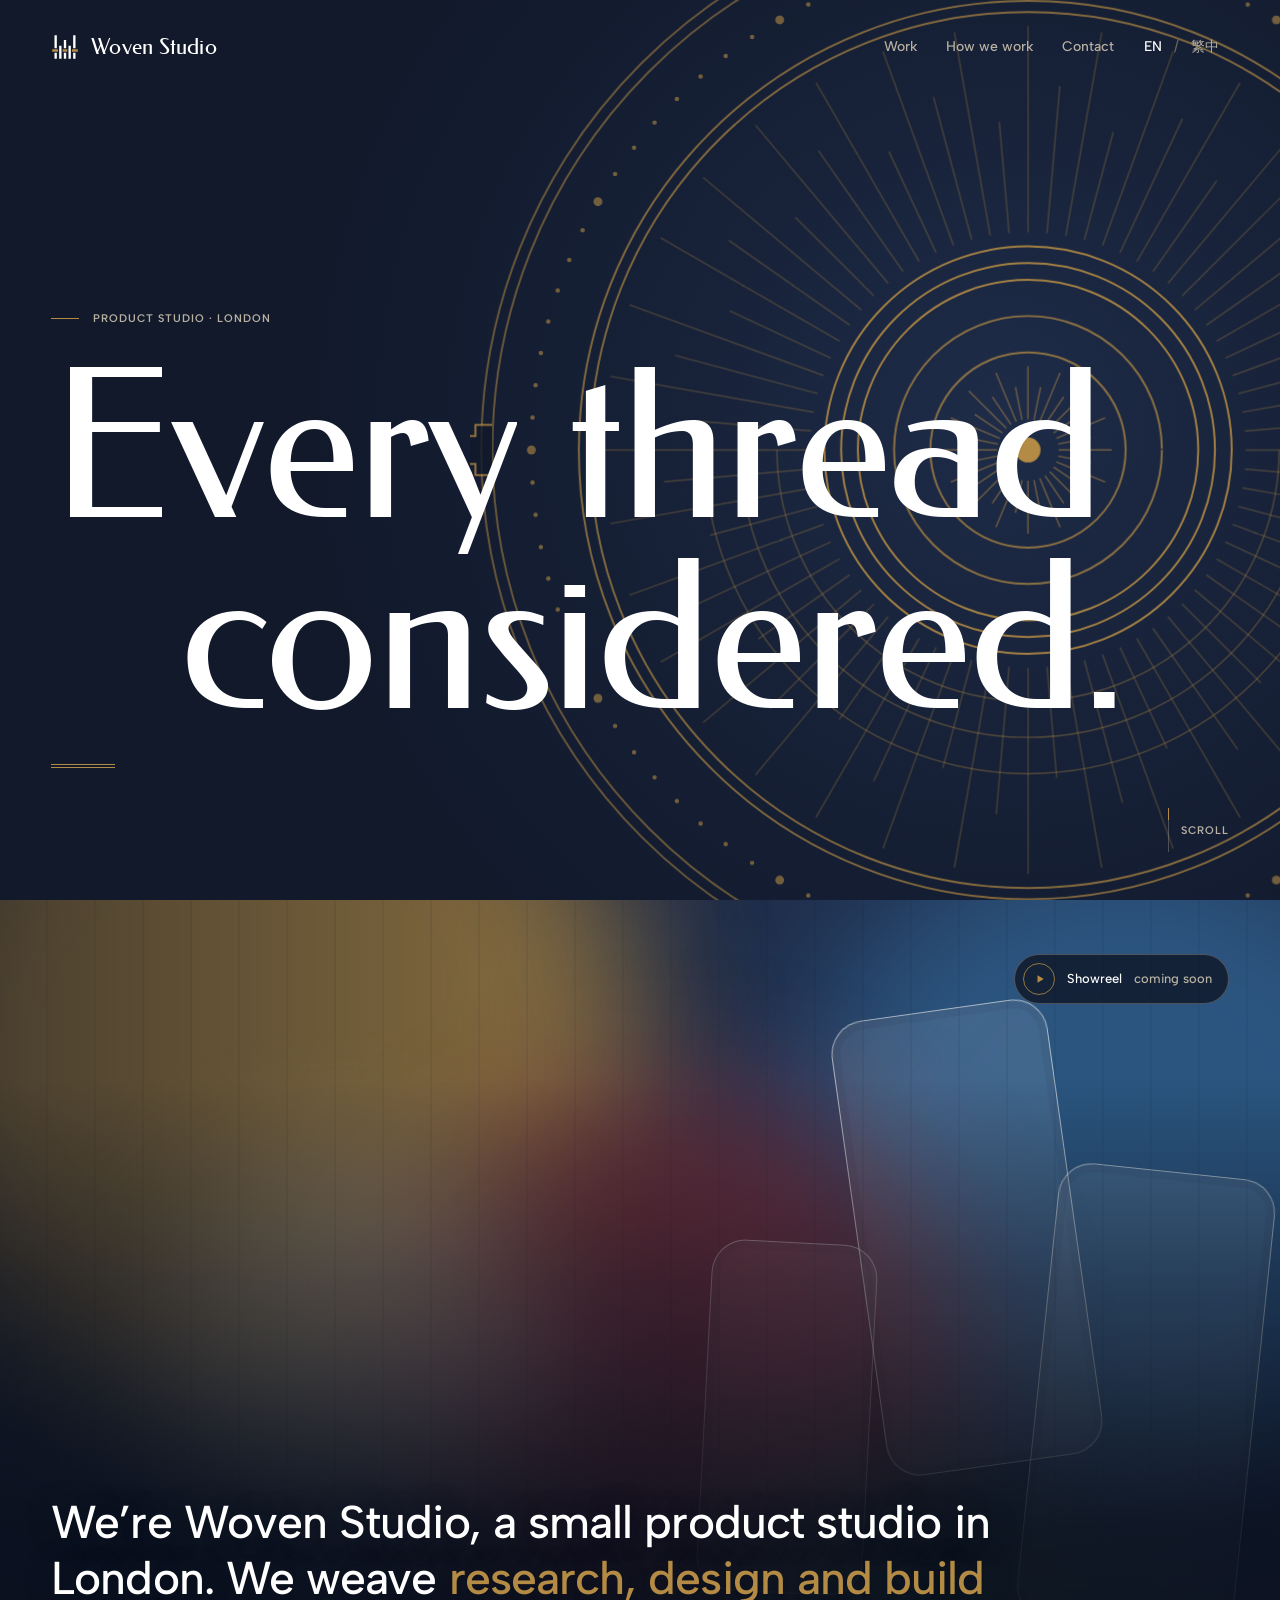
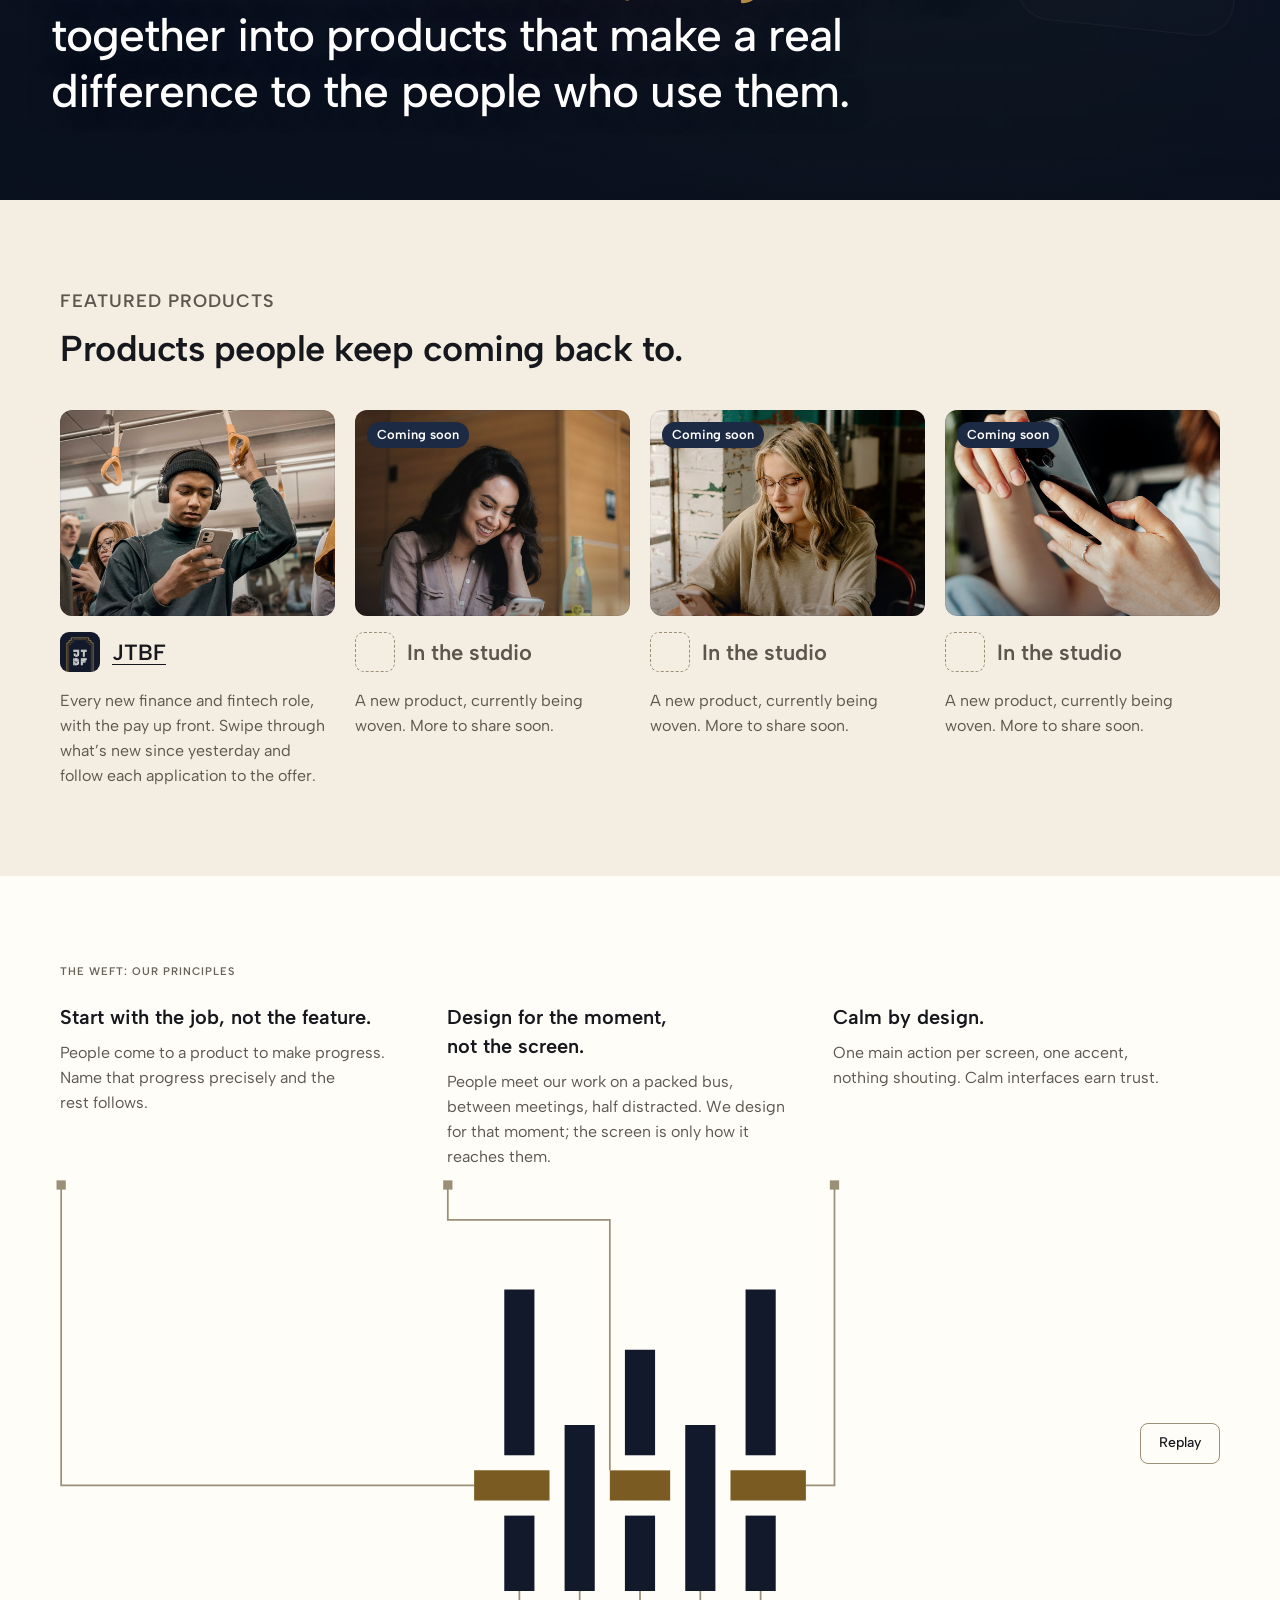
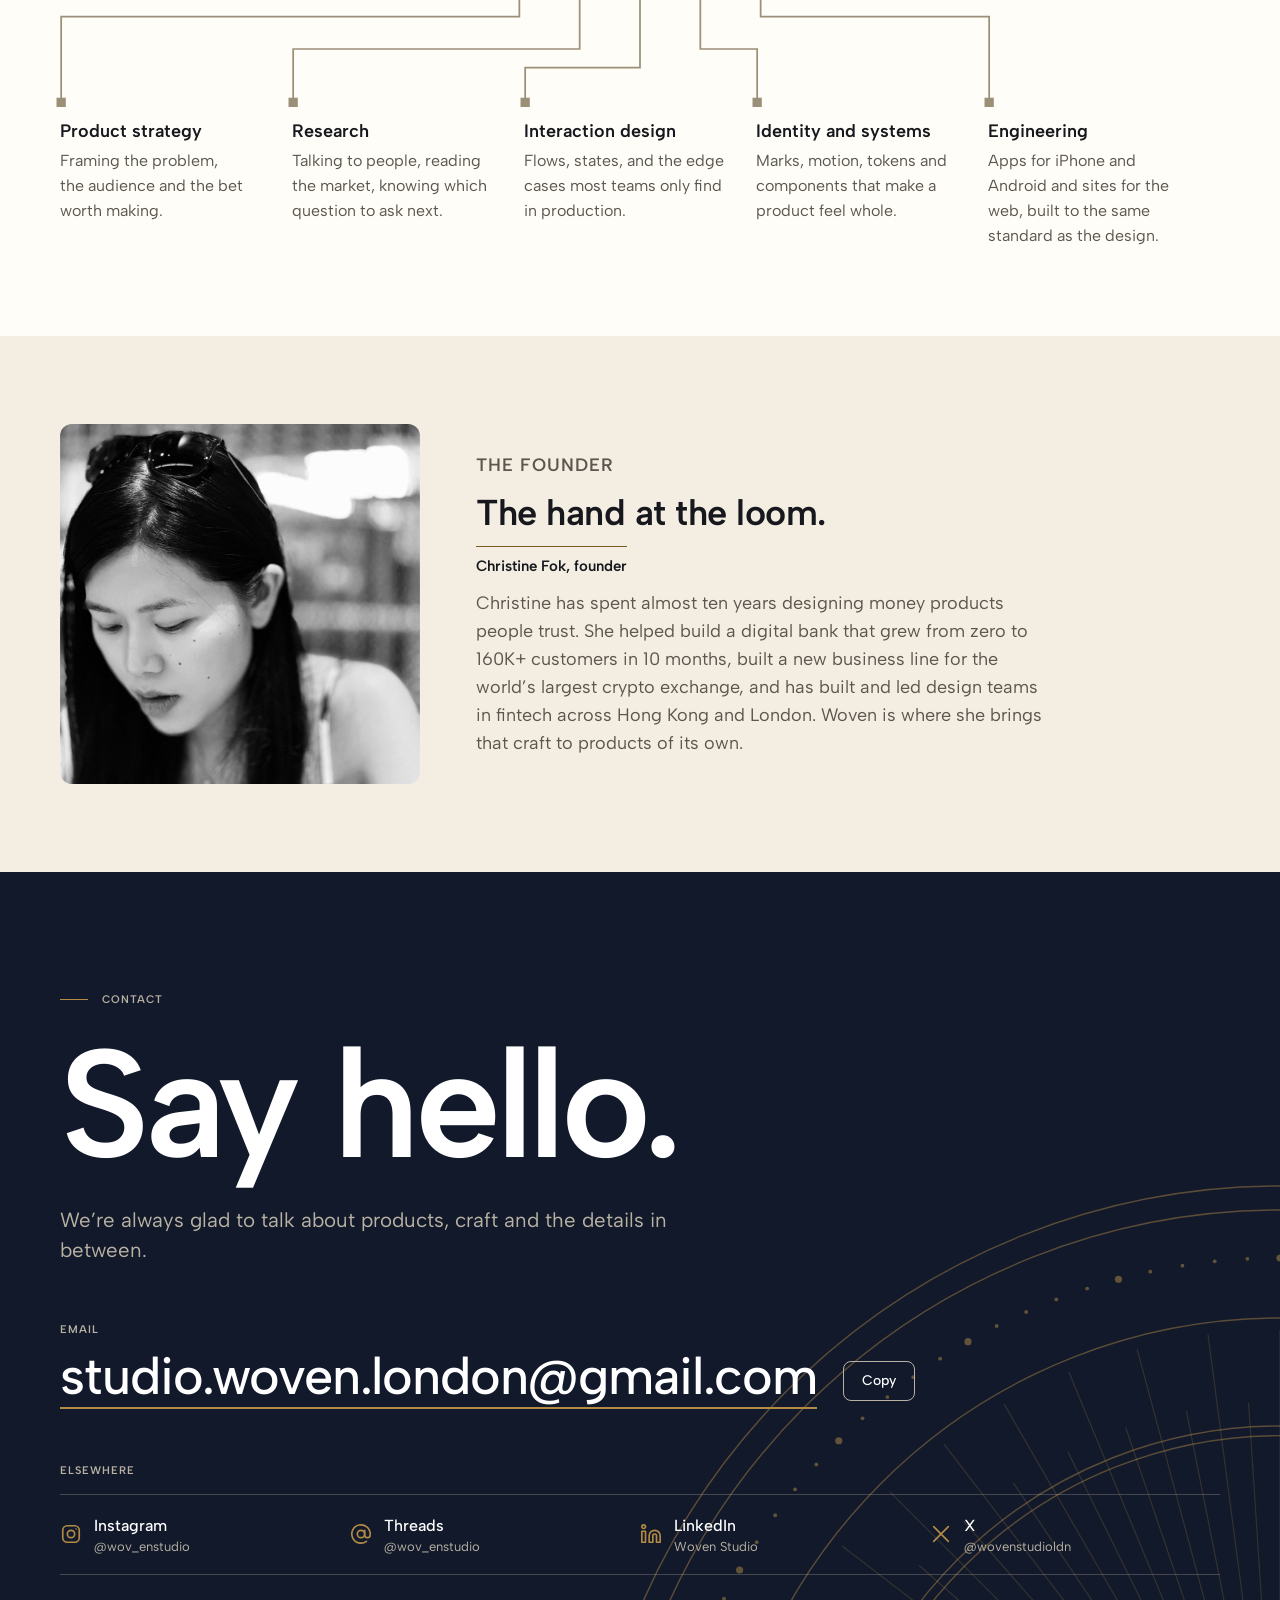
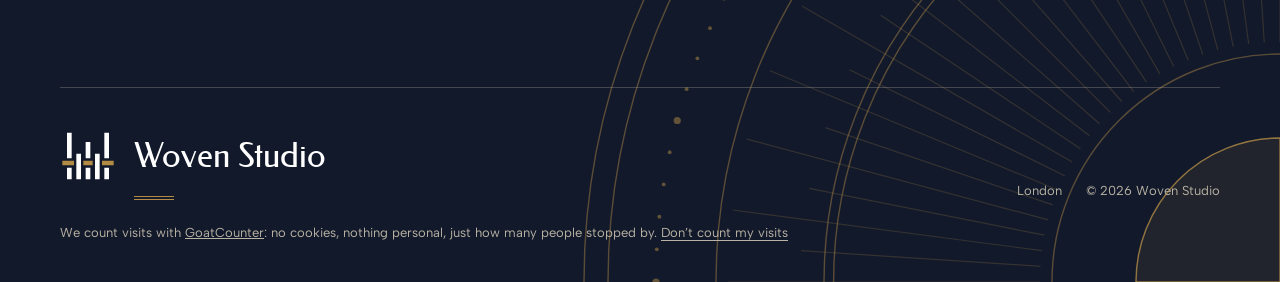
==== commit 463e4e53: "Merge main: product-studio repositioning and founder section in 繁中 - Resolve the conflict with #12: " ====
--- a/index.html
+++ b/index.html
@@ -3,422 +3,27 @@
 <head>
 <meta charset="utf-8">
 <meta name="viewport" content="width=device-width, initial-scale=1, viewport-fit=cover">
+<title>Woven Studio</title>
 <meta name="description" content="Woven Studio is a small product studio in London. We research, design and build apps, websites and whatever else the idea needs.">
-<title>Woven Studio</title>
+<link rel="canonical" href="https://wovenstudio.london/">
+<link rel="alternate" hreflang="en-GB" href="https://wovenstudio.london/">
+<link rel="alternate" hreflang="zh-Hant" href="https://wovenstudio.london/zh-hant/">
+<link rel="alternate" hreflang="x-default" href="https://wovenstudio.london/">
+<meta property="og:type" content="website">
+<meta property="og:site_name" content="Woven Studio">
+<meta property="og:title" content="Woven Studio: every thread considered">
+<meta property="og:description" content="A small product studio in London. We weave research, design and build together into apps, websites and whatever else the idea needs.">
+<meta property="og:url" content="https://wovenstudio.london/">
+<meta property="og:locale" content="en_GB">
+<meta property="og:locale:alternate" content="zh_HK">
 <link rel="icon" href="favicon.svg" type="image/svg+xml">
 <link rel="apple-touch-icon" href="apple-touch-icon.png">
 <meta name="theme-color" content="#11192b">
-<!-- Woven Studio design system: tokens and self-hosted fonts, then the n- component classes. -->
+<!-- Woven Studio design system: tokens and self-hosted fonts, the n- component classes, then this page's layout. -->
 <link rel="preload" href="ds/fonts/Federo-Regular.ttf" as="font" type="font/ttf" crossorigin>
 <link rel="stylesheet" href="ds/tokens.css">
 <link rel="stylesheet" href="ds/bundle.css">
-<style>
-/* Base: what the page expects around it (safe-area padding for notched phones, image reset). */
-:root { padding-top: env(safe-area-inset-top, 0px); padding-bottom: env(safe-area-inset-bottom, 0px); }
-img { max-width: 100%; }
-[hidden] { display: none !important; }
-
-/* Layout: navy hero where the Crown draws itself; the showreel (a placeholder for now) beside
-   the studio summary; featured products as four image cards; the mark and how we work, the
-   mark drawing itself beside the practice threads; a contact footer.
-   Colours and type are the Woven Studio design system's tokens. One light theme by choice:
-   the design system has no dark theme yet. */
-:root {
-  color-scheme: light;
-  /* Every colour, font, space and radius comes from ds/tokens.css (the design system). Only the page width is local. */
-  --max: 1160px;
-}
-
-* { box-sizing: border-box; }
-html { -webkit-text-size-adjust: 100%; scroll-behavior: smooth; }
-body { margin: 0; background: var(--canvas); color: var(--ink); font-family: var(--font-sans); font-size: 16px; line-height: 25px; }
-a { color: inherit; }
-:focus-visible { outline: 2px solid var(--primary); outline-offset: 3px; border-radius: 4px; }
-.band-navy :focus-visible { outline-color: var(--brass); }
-
-.wrap {
-  max-width: calc(var(--max) + 64px); margin: 0 auto;
-  padding-left: max(16px, env(safe-area-inset-left, 0px));
-  padding-right: max(16px, env(safe-area-inset-right, 0px));
-}
-@media (min-width: 720px) {
-  .wrap { padding-left: max(32px, env(safe-area-inset-left, 0px)); padding-right: max(32px, env(safe-area-inset-right, 0px)); }
-}
-.eyebrow { font-size: 11px; line-height: 15px; font-weight: 600; letter-spacing: 1px; text-transform: uppercase; color: var(--steel); margin: 0; }
-
-/* The Crown drawing itself: one shared definition, played where .is-drawing is set. */
-.crown .w, .crown .t { fill: none; stroke-width: 4; stroke-linecap: butt; stroke-dasharray: 1; stroke-dashoffset: 0; }
-.crown .w { stroke: var(--warp, var(--on-dark)); }
-.crown .t { stroke: var(--weft, var(--brass)); }
-.crown.is-drawing .w { animation: draw 520ms cubic-bezier(0.3, 0, 0.2, 1) 300ms both; }
-.crown.is-drawing .w.i { animation-delay: 430ms; }
-.crown.is-drawing .w.o { animation-delay: 560ms; }
-.crown.is-drawing .t.a { animation: draw 200ms cubic-bezier(0.4, 0, 1, 1) 1120ms both; }
-.crown.is-drawing .t.b { animation: draw 380ms cubic-bezier(0, 0, 0.2, 1) 1320ms both; }
-@keyframes draw { from { stroke-dashoffset: 1; } to { stroke-dashoffset: 0; } }
-@media (prefers-reduced-motion: reduce) {
-  html { scroll-behavior: auto; }
-  .crown.is-drawing .w, .crown.is-drawing .t { animation: none; }
-}
-
-/* ---------- hero ---------- */
-.band-navy { background: var(--brand-navy); color: var(--on-dark); }
-/* Hero: the whole first screen. A huge Federo tagline bottom-left, an Art Deco medallion
-   (sunburst, fan, setbacks, double rules) bleeding off the right edge with the Crown at its
-   heart. Opening sequence: rings draw centre-out, the sunburst opens, the Crown weaves itself,
-   the tagline rises line by line. Afterwards the outer rings turn, very slowly. */
-.hero {
-  position: relative; overflow: hidden; isolation: isolate;
-  min-height: 100vh; min-height: 100svh;
-  display: flex; flex-direction: column;
-  margin-top: calc(-1 * env(safe-area-inset-top, 0px));
-  padding-top: env(safe-area-inset-top, 0px);
-  background:
-    radial-gradient(circle at 78% 46%, rgba(31, 45, 74, 0.95) 0, rgba(31, 45, 74, 0.35) 34%, rgba(17, 25, 43, 0) 62%),
-    var(--brand-navy);
-}
-.hero > .wrap { position: relative; z-index: 1; flex: 1; width: 100%; display: flex; flex-direction: column; }
-@media (min-width: 720px) { .hero > .wrap { max-width: none; padding-left: max(32px, 4vw, env(safe-area-inset-left, 0px)); padding-right: max(32px, 4vw, env(safe-area-inset-right, 0px)); } }
-.nav { display: flex; align-items: center; justify-content: space-between; gap: 16px; padding-block: 22px; }
-.nav-brand { display: flex; align-items: center; gap: 12px; text-decoration: none; font-weight: 600; }
-.nav-brand .n-mark { width: 28px; height: 28px; }
-.nav-brand span { font-family: var(--font-display); font-weight: 400; font-size: 22px; line-height: 28px; letter-spacing: 0.01em; }
-.nav-links { display: flex; gap: 28px; font-size: 14px; font-weight: 500; }
-.nav-links a { text-decoration: none; color: var(--on-dark-muted); padding: 12px 0; }
-.nav-links a:hover { color: var(--on-dark); }
-@media (max-width: 440px) { .nav-links a:nth-child(2) { display: none; } }
-
-.hero-body { flex: 1; display: flex; flex-direction: column; justify-content: flex-end; gap: 28px; padding-block: 24px 36px; }
-.hero .eyebrow { color: var(--on-dark-muted); display: flex; align-items: center; gap: 14px; }
-.hero .eyebrow::before { content: ""; width: 28px; height: 1px; background: var(--brass); }
-.tagline {
-  font-family: var(--font-display); font-weight: 400; margin: 0;
-  font-size: min(19.5vw, 13svh); line-height: 0.92; letter-spacing: -0.01em;
-  color: var(--on-dark);
-}
-.tagline .line { display: block; overflow: hidden; padding-bottom: 0.14em; margin-bottom: -0.14em; }
-.tagline .line > span { display: block; }
-.tagline .l2 { padding-left: 0.9em; }
-@media (min-width: 600px) {
-  .tagline { font-size: min(16.2vw, 29svh); }
-  .tagline .l1, .tagline .l2 { display: inline-block; vertical-align: top; }
-  .tagline .l1 { margin-right: 0.02em; }
-  .tagline .l2 { padding-left: 0; }
-  .tagline .l3 { padding-left: 0.62em; }
-}
-.hero-rule { transform-origin: left center; }
-.hero-foot { display: flex; flex-wrap: wrap; align-items: flex-end; justify-content: flex-end; gap: 24px 48px; }
-.hero-foot .lede { font-size: 18px; line-height: 28px; color: var(--on-dark-muted); max-width: 30em; margin: 0 0 18px; text-wrap: pretty; }
-.actions { display: flex; flex-wrap: wrap; gap: 12px; }
-.scroll-cue { display: none; align-items: center; gap: 12px; font-size: 11px; font-weight: 600; letter-spacing: 1px; text-transform: uppercase; color: var(--on-dark-muted); text-decoration: none; padding: 12px 0; }
-.scroll-cue i { position: relative; width: 1px; height: 44px; background: rgba(185, 178, 163, 0.35); overflow: hidden; }
-.scroll-cue i::after { content: ""; position: absolute; left: -1px; top: 0; width: 3px; height: 12px; background: var(--brass); animation: cue 2.4s cubic-bezier(0.4, 0, 0.2, 1) 2.6s infinite; }
-@keyframes cue { from { transform: translateY(-12px); } to { transform: translateY(44px); } }
-@media (min-width: 860px) { .scroll-cue { display: inline-flex; } }
-
-/* the medallion */
-.medallion {
-  position: absolute; z-index: 0; pointer-events: none;
-  width: min(124svh, 128vw); height: auto; aspect-ratio: 1 / 1; max-width: none;
-  top: 50%; right: calc(-1 * min(34svh, 36vw)); transform: translateY(-50%);
-  fill: none; stroke: var(--brass); stroke-width: 1.4;
-}
-@media (max-width: 859px) {
-  .medallion { width: 150vw; top: -18vw; right: -62vw; transform: none; opacity: 0.8; }
-}
-.medallion .ring { stroke-dasharray: 1; stroke-dashoffset: 0; opacity: 0.7; }
-.medallion .r6, .medallion .r7 { opacity: 0.55; }
-.medallion .r1, .medallion .r2, .medallion .r3 { opacity: 0.9; }
-.medallion .m-dots circle { fill: var(--brass); stroke: none; opacity: 0.6; }
-.medallion .m-rays path { stroke-width: 1; opacity: 0.32; }
-.medallion .fan { stroke-width: 1; opacity: 0.38; stroke-dasharray: 1; stroke-dashoffset: 0; }
-.medallion .m-steps path { fill: var(--brand-navy); stroke-width: 1.4; opacity: 0.8; }
-.medallion .m-core path { stroke-width: 1; opacity: 0.55; }
-.medallion .m-dot { fill: var(--brass); stroke: none; }
-.medallion .r0, .medallion .r0b { opacity: 0.75; }
-.m-core { transform-box: fill-box; transform-origin: 50% 50%; }
-.m-spin-a, .m-spin-b, .m-dots, .m-rays { transform-box: fill-box; transform-origin: 50% 50%; }
-.m-spin-a { animation: spin 300s linear 2.6s infinite; }
-.m-spin-b { animation: spin 420s linear 2.6s infinite reverse; }
-@keyframes spin { to { transform: rotate(360deg); } }
-
-/* opening sequence */
-.hero .ring { animation: draw 1300ms cubic-bezier(0.3, 0, 0.2, 1) both; }
-.hero .r0 { animation-delay: 0ms; } .hero .r0b { animation-delay: 60ms; } .hero .r1 { animation-delay: 150ms; } .hero .r2 { animation-delay: 230ms; } .hero .r3 { animation-delay: 310ms; }
-.hero .r4 { animation-delay: 560ms; } .hero .r5 { animation-delay: 640ms; }
-.hero .r6 { animation-delay: 860ms; } .hero .r7 { animation-delay: 940ms; }
-.hero .fan { animation: draw 1100ms cubic-bezier(0.3, 0, 0.2, 1) 700ms both; }
-.hero .m-rays { animation: open 1500ms cubic-bezier(0.2, 0, 0, 1) 400ms both; }
-.hero .m-dots { animation: settle 1800ms cubic-bezier(0.2, 0, 0, 1) 900ms both; }
-.hero .m-core { animation: open 1200ms cubic-bezier(0.2, 0, 0, 1) 0ms both; }
-.hero .m-steps { animation: fade 600ms ease-out 1500ms both; }
-@keyframes open { from { transform: scale(0.55) rotate(-24deg); opacity: 0; } to { transform: none; opacity: 1; } }
-@keyframes settle { from { transform: rotate(-30deg); opacity: 0; } to { transform: none; opacity: 1; } }
-@keyframes fade { from { opacity: 0; } to { opacity: 1; } }
-
-.hero .tagline .line > span { animation: rise 1100ms cubic-bezier(0.2, 0, 0, 1) both; }
-.hero .tagline .line:nth-child(1) > span { animation-delay: 250ms; }
-.hero .tagline .line:nth-child(2) > span { animation-delay: 370ms; }
-.hero .tagline .line:nth-child(3) > span { animation-delay: 490ms; }
-@keyframes rise { from { transform: translateY(105%); } to { transform: none; } }
-.hero .eyebrow { animation: fade 700ms ease-out 150ms both; }
-.hero-rule { animation: grow 900ms cubic-bezier(0.3, 0, 0.2, 1) 1100ms both; }
-@keyframes grow { from { transform: scaleX(0); } to { transform: none; } }
-.hero-foot { animation: lift 800ms cubic-bezier(0.2, 0, 0, 1) 1300ms both; }
-@keyframes lift { from { opacity: 0; transform: translateY(12px); } to { opacity: 1; transform: none; } }
-
-@media (prefers-reduced-motion: reduce) {
-  .hero *, .hero *::after { animation: none !important; }
-}
-
-/* ---------- sections ---------- */
-.section { padding-block: 88px; }
-.section-head { display: grid; gap: 12px; max-width: 40em; margin-bottom: 40px; }
-.section-head h2 { font-size: clamp(28px, 4.4vw, 36px); line-height: 1.2; font-weight: 600; letter-spacing: -0.5px; margin: 0; text-wrap: balance; }
-.section-head p { margin: 0; font-size: 18px; line-height: 27px; color: var(--slate); }
-
-/* ---------- showreel ----------
-   Full screen. The media layer holds the video (a placeholder until the reel is cut: drifting
-   product-colour light, ghosted phones, the warp texture). Above it, a scrim from the bottom
-   and the left darkens the area the text sits on to at least 80% brand-navy-deep, so the
-   white text stays above 7:1 whatever the footage does. */
-.reel {
-  position: relative; overflow: hidden; isolation: isolate;
-  min-height: 100vh; min-height: 100svh;
-  display: flex; flex-direction: column; justify-content: flex-end;
-  background: var(--brand-navy-deep); color: var(--on-dark);
-}
-.reel-media { position: absolute; inset: 0; z-index: 0; }
-.reel-media video { width: 100%; height: 100%; object-fit: cover; display: block; }
-.reel-ph { position: absolute; inset: 0; overflow: hidden; background: var(--brand-navy-mid); }
-.reel-ph .blob { position: absolute; border-radius: 50%; filter: blur(70px); opacity: 0.85; will-change: transform; }
-.reel-ph .b1 { width: 60vmax; height: 60vmax; left: -10vmax; top: -18vmax; background: var(--brass); animation: drift1 26s ease-in-out infinite alternate; }
-.reel-ph .b2 { width: 52vmax; height: 52vmax; right: -14vmax; top: -6vmax; background: var(--link-blue); animation: drift2 31s ease-in-out infinite alternate; }
-.reel-ph .b3 { width: 46vmax; height: 46vmax; left: 30vw; top: 22vh; background: var(--oxblood); animation: drift3 23s ease-in-out infinite alternate; }
-.reel-ph .b4 { width: 40vmax; height: 40vmax; right: 8vw; bottom: -16vmax; background: var(--sage-deep); animation: drift1 29s ease-in-out infinite alternate-reverse; }
-.reel-ph .b5 { width: 30vmax; height: 30vmax; left: 12vw; top: 30vh; background: var(--card-tint-champagne); opacity: 0.45; animation: drift2 21s ease-in-out infinite alternate-reverse; }
-@keyframes drift1 { to { transform: translate(14vw, 10vh) scale(1.08); } }
-@keyframes drift2 { to { transform: translate(-12vw, 14vh) scale(0.92); } }
-@keyframes drift3 { to { transform: translate(-16vw, -10vh) scale(1.12); } }
-.reel-ph::after {
-  content: ""; position: absolute; inset: 0;
-  background: repeating-linear-gradient(90deg, transparent 0 46px, rgba(17, 25, 43, 0.07) 46px 48px);
-}
-.reel-ph .ghost {
-  position: absolute; width: clamp(150px, 17vw, 240px); aspect-ratio: 9 / 19;
-  border-radius: 34px; border: 1.5px solid rgba(255, 253, 248, 0.55);
-  background: rgba(255, 253, 248, 0.10);
-  box-shadow: inset 0 0 0 8px rgba(17, 25, 43, 0.06);
-}
-.reel-ph .g1 { right: 16vw; top: 12vh; transform: rotate(-8deg); animation: float1 18s ease-in-out infinite alternate; }
-.reel-ph .g2 { right: 2vw; top: 30vh; transform: rotate(6deg); animation: float2 22s ease-in-out infinite alternate; }
-.reel-ph .g3 { right: 32vw; top: 38vh; transform: rotate(3deg); width: clamp(120px, 13vw, 190px); opacity: 0.7; animation: float1 25s ease-in-out infinite alternate-reverse; }
-@keyframes float1 { from { translate: 0 0; } to { translate: -2vw -5vh; } }
-@keyframes float2 { from { translate: 0 0; } to { translate: 1.5vw 4vh; } }
-@media (max-width: 720px) { .reel-ph .g1 { right: -6vw; top: 8vh; } .reel-ph .g2, .reel-ph .g3 { display: none; } }
-
-.reel-scrim {
-  position: absolute; inset: 0; z-index: 1; pointer-events: none;
-  background:
-    linear-gradient(to top, rgba(10, 16, 29, 0.96) 0%, rgba(10, 16, 29, 0.88) 30%, rgba(10, 16, 29, 0.45) 58%, rgba(10, 16, 29, 0) 80%),
-    linear-gradient(to right, rgba(10, 16, 29, 0.55) 0%, rgba(10, 16, 29, 0) 60%);
-}
-.reel-badge {
-  position: absolute; z-index: 2; top: max(32px, 6vh); right: max(16px, 4vw);
-  display: inline-flex; align-items: center; gap: 12px;
-  padding: 8px 16px 8px 8px; border-radius: 999px;
-  background: rgba(10, 16, 29, 0.72); border: 1px solid rgba(185, 178, 163, 0.35);
-  font-size: 13px; line-height: 18px; font-weight: 500; color: var(--on-dark);
-}
-.reel-badge i { width: 32px; height: 32px; border-radius: 50%; border: 1px solid rgba(179, 139, 69, 0.8); display: grid; place-items: center; }
-.reel-badge svg { width: 12px; height: 12px; fill: var(--brass); margin-left: 2px; }
-.reel-badge small { font-size: 13px; color: var(--on-dark-muted); }
-
-.reel-text { position: relative; z-index: 2; width: 100%; padding-block: 120px max(56px, 9vh); }
-@media (min-width: 720px) { .reel-text { max-width: none; padding-left: max(32px, 4vw, env(safe-area-inset-left, 0px)); padding-right: max(32px, 4vw, env(safe-area-inset-right, 0px)); } }
-.reel-text .eyebrow { color: var(--on-dark-muted); display: flex; align-items: center; gap: 14px; margin-bottom: 24px; }
-.reel-text .eyebrow::before { content: ""; width: 28px; height: 1px; background: var(--brass); }
-.reel-text p.big {
-  margin: 0; max-width: 21em;
-  font-size: clamp(26px, 3.6vw, 52px); line-height: 1.22; font-weight: 500; letter-spacing: -0.02em;
-  color: var(--on-dark); text-wrap: pretty;
-  text-shadow: 0 1px 24px rgba(10, 16, 29, 0.5);
-}
-.reel-text p.big em { font-style: normal; color: var(--brass); }
-@media (prefers-reduced-motion: reduce) { .reel-ph *, .reel-ph { animation: none !important; } }
-
-/* ---------- products ----------
-   Each card leads with a real photograph of the moment the product is used, given a light
-   warm grade so the four read as one set. Name and a two-line summary sit beneath. */
-.band-parchment { background: var(--surface); }
-/* founder: a square portrait beside a short bio; stacked on phones */
-.founder-grid { display: grid; gap: 32px; align-items: center; }
-@media (min-width: 720px) { .founder-grid { grid-template-columns: minmax(220px, 360px) 1fr; gap: 56px; } }
-.founder-photo { margin: 0; aspect-ratio: 1 / 1; border-radius: var(--radius-lg); overflow: hidden; background: var(--brand-navy); max-width: 360px; }
-.founder-photo img { width: 100%; height: 100%; object-fit: cover; display: block; }
-.founder-text { display: grid; gap: 12px; max-width: 36em; }
-.founder-text h2 { font-size: clamp(28px, 4.4vw, 36px); line-height: 1.2; font-weight: 600; letter-spacing: -0.5px; margin: 0; text-wrap: balance; }
-.founder-text p { margin: 0; font-size: 18px; line-height: 28px; color: var(--slate); text-wrap: pretty; }
-.founder-text .founder-name { font-size: 15px; line-height: 22px; font-weight: 600; color: var(--ink); padding-top: 8px; border-top: 1px solid var(--brass-deep); width: fit-content; }
-.products { display: grid; gap: 32px 20px; grid-template-columns: minmax(0, 1fr); }
-@media (min-width: 640px) { .products { grid-template-columns: repeat(2, minmax(0, 1fr)); } }
-@media (min-width: 1000px) { .products { grid-template-columns: repeat(4, minmax(0, 1fr)); } }
-.product { min-width: 0; display: grid; gap: 16px; align-content: start; }
-.photo {
-  position: relative; margin: 0; aspect-ratio: 4 / 3; max-width: 100%;
-  border-radius: 12px; overflow: hidden; background: var(--card-tint-stone);
-}
-.photo img {
-  width: 100%; height: 100%; object-fit: cover; display: block;
-  filter: saturate(0.92) contrast(1.02) sepia(0.06);
-  transition: transform 700ms cubic-bezier(0.2, 0, 0, 1);
-}
-.product:hover .photo img { transform: scale(1.035); }
-.photo::after {
-  content: ""; position: absolute; inset: 0; pointer-events: none;
-  background: linear-gradient(to top, rgba(17, 25, 43, 0.28), rgba(17, 25, 43, 0) 45%);
-  box-shadow: inset 0 0 0 1px rgba(17, 25, 43, 0.08); border-radius: inherit;
-}
-.photo .chip { position: absolute; z-index: 1; left: 12px; top: 12px; }
-.product-name { display: flex; align-items: center; gap: 12px; }
-.product-name h3 { margin: 0; font-size: 22px; line-height: 29px; font-weight: 600; }
-.product-name .icon { width: 40px; height: 40px; border-radius: 9px; overflow: hidden; flex: none; display: block; }
-.product-name .icon--empty { border: 1px dashed var(--hairline-strong); }
-.product p { margin: 0; color: var(--slate); text-wrap: pretty; }
-.product--soon h3 { color: var(--slate); }
-.product-name h3 a { text-underline-offset: 4px; text-decoration-thickness: 1px; }
-.product-name h3 a:hover { color: var(--brass-deep); }
-@media (prefers-reduced-motion: reduce) { .photo img { transition: none; } .product:hover .photo img { transform: none; } }
-
-/* ---------- how we work ----------
-   The mark as a diagram of the practice: each warp is a discipline, and a brass thread runs
-   from the foot of each warp to its column below. The weft is the person using the app.
-   Hovering a discipline lights its warp and thread. On phones the diagram becomes a list,
-   each row carrying a small mark with its own warp picked out. */
-.how-head { display: grid; gap: 20px; margin-bottom: 56px; }
-@media (min-width: 900px) { .how-head { grid-template-columns: minmax(0, 5fr) minmax(0, 6fr); gap: 72px; align-items: end; } }
-.how-head h2 { margin: 12px 0 0; font-size: clamp(34px, 5vw, 56px); line-height: 1.06; font-weight: 600; letter-spacing: -1px; text-wrap: balance; }
-.how-head p { margin: 0; font-size: 18px; line-height: 28px; color: var(--slate); max-width: 34em; text-wrap: pretty; }
-.how-head p b { color: var(--ink); font-weight: 600; }
-
-.loom-wrap { position: relative; }
-.loom { display: block; width: 100%; height: auto; overflow: visible; }
-.loom .crown { --warp: var(--brand-navy); --weft: var(--brass-deep); }
-.loom .crown .w { transition: opacity 250ms ease, stroke 250ms ease; }
-.loom .fan { fill: none; stroke: var(--hairline-strong); stroke-width: 1.5; stroke-dasharray: 1; stroke-dashoffset: 0; transition: stroke 250ms ease, stroke-width 250ms ease, opacity 250ms ease; }
-.loom .knot { fill: var(--hairline-strong); transition: fill 250ms ease; }
-.loom .lead { stroke: var(--hairline-strong); stroke-width: 1; fill: none; }
-.loom .lbl { font: 500 15px var(--font-sans); fill: var(--slate); }
-.loom.is-drawing .fan { animation: draw 700ms cubic-bezier(0.3, 0, 0.2, 1) 1700ms both; }
-.loom.is-drawing .knot { animation: fade 400ms ease-out 2300ms both; }
-@keyframes fade { from { opacity: 0; } to { opacity: 1; } }
-/* focus a discipline */
-.loom[data-on] .crown .w, .loom[data-on] .crown .t { opacity: 0.22; }
-.loom[data-on] .fan, .loom[data-on] .pl { opacity: 0.4; }
-.loom[data-on="0"] .w[data-k="0"], .loom[data-on="1"] .w[data-k="1"], .loom[data-on="2"] .w[data-k="2"], .loom[data-on="3"] .w[data-k="3"], .loom[data-on="4"] .w[data-k="4"] { opacity: 1; }
-.loom[data-on="0"] .fan[data-k="0"], .loom[data-on="1"] .fan[data-k="1"], .loom[data-on="2"] .fan[data-k="2"], .loom[data-on="3"] .fan[data-k="3"], .loom[data-on="4"] .fan[data-k="4"] { opacity: 1; stroke: var(--brass-deep); stroke-width: 2.5; }
-.loom[data-on="0"] .knot[data-k="0"], .loom[data-on="1"] .knot[data-k="1"], .loom[data-on="2"] .knot[data-k="2"], .loom[data-on="3"] .knot[data-k="3"], .loom[data-on="4"] .knot[data-k="4"] { fill: var(--brass-deep); }
-.replay { position: absolute; top: 46%; right: 0; background: var(--canvas); }
-
-.disciplines { list-style: none; margin: 0; padding: 0; display: grid; gap: 0; }
-.discipline { display: grid; grid-template-columns: 40px minmax(0, 1fr); gap: 4px 16px; padding-block: 18px; border-bottom: 1px solid var(--hairline); cursor: default; }
-.discipline:first-child { border-top: 1px solid var(--hairline-strong); }
-.disc-eyebrow { margin: 8px 0 20px; }
-@media (min-width: 900px) { .disc-eyebrow { display: none; } }
-.discipline .mini { grid-row: span 2; width: 32px; height: 32px; margin-top: 2px; }
-.discipline .mini path { fill: none; stroke-width: 4; stroke: var(--brand-navy); opacity: 0.2; }
-.discipline .mini .on { opacity: 1; }
-.discipline .mini .wf { stroke: var(--brass-deep); opacity: 1; }
-.discipline h3 { margin: 0; font-size: 18px; line-height: 25px; font-weight: 600; }
-.discipline p { margin: 0; color: var(--slate); text-wrap: pretty; }
-.loom-wrap { display: none; }
-@media (min-width: 900px) {
-  .loom-wrap { display: block; }
-  .disciplines { grid-template-columns: repeat(5, minmax(0, 1fr)); gap: 0; }
-  .discipline, .discipline:first-child { grid-template-columns: minmax(0, 1fr); border: 0; padding: 16px 24px 0 0; align-content: start; }
-  .discipline .mini { display: none; }
-  .discipline h3 { transition: color 250ms ease; }
-  .discipline:hover h3 { color: var(--brass-deep); }
-}
-
-.beliefs-wrap { display: grid; gap: 24px; margin-bottom: 40px; }
-.beliefs { list-style: none; margin: 0; padding: 0; display: grid; gap: 28px; }
-@media (min-width: 900px) {
-  .beliefs-wrap { margin-bottom: 0; }
-  .beliefs { grid-template-columns: repeat(3, minmax(0, 1fr)); gap: 0; }
-  .belief { padding: 0 32px 16px 0; }
-  .belief .mini { display: none; }
-  .belief p { max-width: 22em; }
-}
-.belief { display: grid; gap: 8px; align-content: start; cursor: default; }
-.belief .mini { width: 40px; height: 40px; }
-.belief .mini .wp path { fill: none; stroke: var(--brand-navy); stroke-width: 4; opacity: 0.18; }
-.belief .mini .seg { fill: none; stroke: var(--brass-deep); stroke-width: 4; opacity: 0.22; }
-.belief .mini .seg.on { opacity: 1; }
-.belief h3 { margin: 0; font-size: 20px; line-height: 29px; font-weight: 600; text-wrap: balance; transition: color 250ms ease; }
-.belief:hover h3 { color: var(--brass-deep); }
-.belief p { margin: 0; color: var(--slate); text-wrap: pretty; }
-.loom .crown .t { transition: opacity 250ms ease; }
-.loom .pl { fill: none; stroke: var(--hairline-strong); stroke-width: 1.5; stroke-dasharray: 1; stroke-dashoffset: 0; transition: stroke 250ms ease, stroke-width 250ms ease, opacity 250ms ease; }
-.loom .pknot { fill: var(--hairline-strong); transition: fill 250ms ease; }
-.loom.is-drawing .pl { animation: draw 700ms cubic-bezier(0.3, 0, 0.2, 1) 1700ms both; }
-.loom.is-drawing .pknot { animation: fade 400ms ease-out 1700ms both; }
-.loom[data-p] .crown .t, .loom[data-p] .crown .w { opacity: 0.22; }
-.loom[data-p] .pl, .loom[data-p] .fan { opacity: 0.4; }
-.loom[data-p="0"] .pl[data-p="0"], .loom[data-p="1"] .pl[data-p="1"], .loom[data-p="2"] .pl[data-p="2"] { opacity: 1; stroke: var(--brass-deep); stroke-width: 2.5; }
-.loom[data-p="0"] .pknot[data-p="0"], .loom[data-p="1"] .pknot[data-p="1"], .loom[data-p="2"] .pknot[data-p="2"] { fill: var(--brass-deep); }
-.loom[data-k-dim] .pl { opacity: 0.4; }
-.loom[data-p="0"] .t[data-p="0"], .loom[data-p="1"] .t[data-p="1"], .loom[data-p="2"] .t[data-p="2"] { opacity: 1; }
-@media (prefers-reduced-motion: reduce) {
-  .loom.is-drawing .fan, .loom.is-drawing .knot { animation: none; }
-}
-
-/* ---------- footer ----------
-   The page closes on navy, as it opened: a big "Say hello.", the contact details as the
-   one thing to act on, and a quarter of the hero's Deco sunburst rising from the corner.
-   The studio lockup (mark, name in Federo, brass rule) signs it off. */
-.contact { position: relative; overflow: hidden; isolation: isolate; padding-block: 120px 0; }
-.foot-fan { position: absolute; z-index: -1; right: 0; bottom: 0; width: min(720px, 90vw); height: auto; pointer-events: none; }
-.foot-fan .arc, .foot-fan .ray { fill: none; stroke: var(--brass); }
-.foot-fan .arc { stroke-width: 1.2; opacity: 0.45; }
-.foot-fan .ray { stroke-width: 1; opacity: 0.22; }
-.foot-fan .dot { fill: var(--brass); opacity: 0.5; }
-.foot-fan .core { fill: rgba(179, 139, 69, 0.12); stroke: var(--brass); stroke-width: 1.2; opacity: 0.8; }
-.contact .eyebrow { color: var(--on-dark-muted); display: flex; align-items: center; gap: 14px; }
-.contact .eyebrow::before { content: ""; width: 28px; height: 1px; background: var(--brass); }
-.contact h2 { margin: 24px 0 0; font-size: clamp(64px, 12vw, 176px); line-height: 0.95; font-weight: 600; letter-spacing: -0.035em; color: var(--on-dark); }
-.contact .line { margin: 28px 0 0; font-size: clamp(18px, 1.6vw, 22px); line-height: 1.5; color: var(--on-dark-muted); max-width: 30em; }
-.email-row { margin-top: 56px; display: grid; gap: 10px; }
-.email-row dt, .reach-label { font-size: 11px; line-height: 15px; font-weight: 600; letter-spacing: 1px; text-transform: uppercase; color: var(--on-dark-muted); }
-.email { margin: 0; font-size: clamp(19px, 5.2vw, 52px); line-height: 1.15; font-weight: 500; letter-spacing: -0.02em; overflow-wrap: anywhere; }
-.placeholder { color: var(--on-dark); border-bottom: 2px dashed var(--brass); }
-.reach { margin-top: 56px; display: grid; gap: 16px; }
-.socials { list-style: none; margin: 0; padding: 0; display: grid; grid-template-columns: minmax(0, 1fr); border-top: 1px solid rgba(185, 178, 163, 0.3); }
-@media (min-width: 560px) { .socials { grid-template-columns: repeat(2, minmax(0, 1fr)); } }
-@media (min-width: 1000px) { .socials { grid-template-columns: repeat(4, minmax(0, 1fr)); } }
-.socials li, .socials .social { display: flex; align-items: center; gap: 12px; padding: 18px 16px 18px 0; border-bottom: 1px solid rgba(185, 178, 163, 0.3); min-width: 0; }
-.socials svg { width: 22px; height: 22px; flex: none; fill: none; stroke: var(--brass); stroke-width: 1.8; stroke-linecap: round; stroke-linejoin: round; }
-.socials span { display: grid; min-width: 0; }
-.socials b { font-weight: 500; color: var(--on-dark); }
-.socials li:has(.social) { padding: 0; }
-.socials .social { flex: 1; text-decoration: none; border: 0; }
-.socials .social:hover b { color: var(--brass); }
-.email a { color: var(--on-dark); text-decoration: none; border-bottom: 2px solid var(--brass); }
-.email a:hover { color: var(--brass); }
-.copy { vertical-align: middle; margin-left: 12px; letter-spacing: 0; }
-.socials small { font-size: 13px; line-height: 18px; color: var(--on-dark-muted); }
-.socials small .placeholder { color: var(--on-dark-muted); border-bottom-width: 1px; }
-.signoff { margin-top: 112px; padding-block: 40px; border-top: 1px solid rgba(185, 178, 163, 0.3); display: flex; flex-wrap: wrap; align-items: flex-end; justify-content: space-between; gap: 24px 48px; }
-.lockup { display: grid; justify-items: start; gap: 12px; }
-.lockup-row { display: flex; align-items: center; gap: 18px; }
-.lockup .n-mark { width: 56px; height: 56px; }
-.lockup .name { font-family: var(--font-display); font-weight: 400; font-size: 34px; line-height: 41px; color: var(--on-dark); }
-.lockup .n-deco-rule { margin-left: 74px; }
-.signoff-meta { display: flex; flex-wrap: wrap; gap: 8px 24px; font-size: 13px; line-height: 18px; color: var(--on-dark-muted); }
-.privacy-note { margin: 0; flex-basis: 100%; font-size: 13px; line-height: 18px; color: var(--on-dark-muted); }
-.privacy-note button { font: inherit; color: inherit; background: none; border: 0; padding: 0; text-decoration: underline; text-underline-offset: 3px; cursor: pointer; }
-.privacy-note button:focus-visible { outline: 2px solid currentColor; outline-offset: 2px; }
-</style>
+<link rel="stylesheet" href="studio.css?v=zh2">
 </head>
 <body>
 
@@ -660,10 +265,13 @@
         <svg class="n-mark" viewBox="0 0 48 48" aria-hidden="true"><path class="n-mark-warp" d="M8 4V26M8 34V44M16 22V44M24 12V26M24 34V44M32 22V44M40 4V26M40 34V44"/><path class="n-mark-weft" d="M2 30H12M20 30H28M36 30H46"/></svg>
         <span class="n-display">Woven Studio</span>
       </a>
-      <div class="nav-links">
-        <a href="#work">Work</a>
-        <a href="#how">How we work</a>
-        <a href="#contact">Contact</a>
+      <div class="nav-end">
+        <div class="nav-links">
+          <a href="#work">Work</a>
+          <a href="#how">How we work</a>
+          <a href="#contact">Contact</a>
+        </div>
+        <div class="lang" role="group" aria-label="Language"><span aria-current="page" lang="en-GB">EN</span><span class="sep" aria-hidden="true">/</span><a href="zh-hant/" hreflang="zh-Hant" lang="zh-Hant" aria-label="繁體中文">繁中</a></div>
       </div>
     </nav>
 
@@ -878,7 +486,7 @@
     <p class="line">We&rsquo;re always glad to talk about products, craft and the details in between.</p>
     <dl class="email-row">
       <dt>Email</dt>
-      <dd class="email" style="margin:0"><a href="mailto:studio.woven.london@gmail.com" id="email-addr">studio.woven.london@gmail.com</a> <button class="n-btn n-btn-secondary-on-dark copy" id="copy-email" type="button">Copy</button></dd>
+      <dd class="email" style="margin:0"><a href="mailto:studio.woven.london@gmail.com" id="email-addr">studio.woven.london@gmail.com</a> <button class="n-btn n-btn-secondary-on-dark copy" id="copy-email" type="button" data-copied="Copied" data-selected="Selected">Copy</button></dd>
     </dl>
     <div class="reach">
       <p class="reach-label" style="margin:0">Elsewhere</p>
@@ -895,72 +503,12 @@
         <span class="n-deco-rule" aria-hidden="true"></span>
       </div>
       <div class="signoff-meta"><span>London</span><span>&copy; 2026 Woven Studio</span></div>
-      <p class="privacy-note" id="privacy">We count visits with <a href="https://www.goatcounter.com/" target="_blank" rel="noopener noreferrer" style="color:inherit">GoatCounter</a>: no cookies, nothing personal, just how many people stopped by. <button type="button" id="gc-toggle">Don&rsquo;t count my visits</button></p>
+      <p class="privacy-note" id="privacy">We count visits with <a href="https://www.goatcounter.com/" target="_blank" rel="noopener noreferrer" style="color:inherit">GoatCounter</a>: no cookies, nothing personal, just how many people stopped by. <button type="button" id="gc-toggle" data-off="Don&rsquo;t count my visits" data-on="Count my visits again">Don&rsquo;t count my visits</button></p>
     </div>
   </div>
 </footer>
 
-<script>
-(function () {
-  var loom = document.querySelector('.loom');
-  var crown = loom && loom.querySelector('.crown');
-  var replay = document.getElementById('replay');
-  if (!loom) return;
-  function draw() {
-    loom.classList.remove('is-drawing'); crown.classList.remove('is-drawing');
-    void loom.getBoundingClientRect();
-    loom.classList.add('is-drawing'); crown.classList.add('is-drawing');
-  }
-  replay.addEventListener('click', draw);
-  if ('IntersectionObserver' in window) {
-    var io = new IntersectionObserver(function (entries) {
-      entries.forEach(function (e) { if (e.isIntersecting) { draw(); io.disconnect(); } });
-    }, { threshold: 0.5 });
-    io.observe(loom);
-  }
-  function on(k) { if (k == null) loom.removeAttribute('data-on'); else loom.setAttribute('data-on', k); }
-  document.querySelectorAll('.discipline').forEach(function (li) {
-    li.addEventListener('mouseenter', function () { on(li.dataset.k); });
-    li.addEventListener('mouseleave', function () { on(null); });
-  });
-  function onp(k) { if (k == null) loom.removeAttribute('data-p'); else loom.setAttribute('data-p', k); }
-  document.querySelectorAll('.belief').forEach(function (li) {
-    li.addEventListener('mouseenter', function () { onp(li.dataset.p); });
-    li.addEventListener('mouseleave', function () { onp(null); });
-  });
-  loom.querySelectorAll('.t[data-p], .pl[data-p]').forEach(function (el) {
-    el.addEventListener('mouseenter', function () { onp(el.dataset.p); });
-    el.addEventListener('mouseleave', function () { onp(null); });
-  });
-  loom.querySelectorAll('.w[data-k], .fan[data-k]').forEach(function (el) {
-    el.addEventListener('mouseenter', function () { on(el.dataset.k); });
-    el.addEventListener('mouseleave', function () { on(null); });
-  });
-})();
-</script>
-<script>
-(function () {
-  var b = document.getElementById('copy-email'), a = document.getElementById('email-addr');
-  if (!b || !a) return;
-  b.addEventListener('click', function () {
-    var done = function () { b.textContent = 'Copied'; setTimeout(function () { b.textContent = 'Copy'; }, 1800); };
-    var select = function () { var r = document.createRange(); r.selectNodeContents(a); var sel = getSelection(); sel.removeAllRanges(); sel.addRange(r); b.textContent = 'Selected'; setTimeout(function () { b.textContent = 'Copy'; }, 1800); };
-    try { navigator.clipboard.writeText(a.textContent).then(done, select); } catch (e) { select(); }
-  });
-})();
-</script>
-<script>
-(function () {
-  var b = document.getElementById("gc-toggle"); if (!b) return;
-  function off() { try { return localStorage.getItem("skipgc") === "t"; } catch (e) { return false; } }
-  function label() { b.textContent = off() ? "Count my visits again" : "Don\u2019t count my visits"; }
-  b.addEventListener("click", function () {
-    try { off() ? localStorage.removeItem("skipgc") : localStorage.setItem("skipgc", "t"); } catch (e) {}
-    label();
-  });
-  label();
-})();
-</script>
+<script src="studio.js?v=zh1"></script>
 <script>window.goatcounter = { path: function () { return location.pathname || "/"; } };</script>
 <script data-goatcounter="https://wovenstudio.goatcounter.com/count" async src="//gc.zgo.at/count.js"></script>
 </body>
--- a/studio.css
+++ b/studio.css
@@ -0,0 +1,432 @@
+/* Woven Studio page, shared by index.html (English) and zh-hant/index.html (Traditional Chinese).
+   Every colour, font, space and radius comes from ds/tokens.css; components are the design system's n- classes.
+   Edit both pages together: the copy differs, the markup should not. */
+
+/* Base: what the page expects around it (safe-area padding for notched phones, image reset). */
+:root { padding-top: env(safe-area-inset-top, 0px); padding-bottom: env(safe-area-inset-bottom, 0px); }
+img { max-width: 100%; }
+[hidden] { display: none !important; }
+
+/* Layout: navy hero where the Crown draws itself; the showreel (a placeholder for now) beside
+   the studio summary; featured products as four image cards; the mark and how we work, the
+   mark drawing itself beside the practice threads; a contact footer.
+   Colours and type are the Woven Studio design system's tokens. One light theme by choice:
+   the design system has no dark theme yet. */
+:root {
+  color-scheme: light;
+  /* Every colour, font, space and radius comes from ds/tokens.css (the design system). Only the page width is local. */
+  --max: 1160px;
+}
+
+* { box-sizing: border-box; }
+html { -webkit-text-size-adjust: 100%; scroll-behavior: smooth; }
+body { margin: 0; background: var(--canvas); color: var(--ink); font-family: var(--font-sans); font-size: 16px; line-height: 25px; }
+a { color: inherit; }
+:focus-visible { outline: 2px solid var(--primary); outline-offset: 3px; border-radius: 4px; }
+.band-navy :focus-visible { outline-color: var(--brass); }
+
+.wrap {
+  max-width: calc(var(--max) + 64px); margin: 0 auto;
+  padding-left: max(16px, env(safe-area-inset-left, 0px));
+  padding-right: max(16px, env(safe-area-inset-right, 0px));
+}
+@media (min-width: 720px) {
+  .wrap { padding-left: max(32px, env(safe-area-inset-left, 0px)); padding-right: max(32px, env(safe-area-inset-right, 0px)); }
+}
+.eyebrow { font-size: 11px; line-height: 15px; font-weight: 600; letter-spacing: 1px; text-transform: uppercase; color: var(--steel); margin: 0; }
+
+/* The Crown drawing itself: one shared definition, played where .is-drawing is set. */
+.crown .w, .crown .t { fill: none; stroke-width: 4; stroke-linecap: butt; stroke-dasharray: 1; stroke-dashoffset: 0; }
+.crown .w { stroke: var(--warp, var(--on-dark)); }
+.crown .t { stroke: var(--weft, var(--brass)); }
+.crown.is-drawing .w { animation: draw 520ms cubic-bezier(0.3, 0, 0.2, 1) 300ms both; }
+.crown.is-drawing .w.i { animation-delay: 430ms; }
+.crown.is-drawing .w.o { animation-delay: 560ms; }
+.crown.is-drawing .t.a { animation: draw 200ms cubic-bezier(0.4, 0, 1, 1) 1120ms both; }
+.crown.is-drawing .t.b { animation: draw 380ms cubic-bezier(0, 0, 0.2, 1) 1320ms both; }
+@keyframes draw { from { stroke-dashoffset: 1; } to { stroke-dashoffset: 0; } }
+@media (prefers-reduced-motion: reduce) {
+  html { scroll-behavior: auto; }
+  .crown.is-drawing .w, .crown.is-drawing .t { animation: none; }
+}
+
+/* ---------- hero ---------- */
+.band-navy { background: var(--brand-navy); color: var(--on-dark); }
+/* Hero: the whole first screen. A huge Federo tagline bottom-left, an Art Deco medallion
+   (sunburst, fan, setbacks, double rules) bleeding off the right edge with the Crown at its
+   heart. Opening sequence: rings draw centre-out, the sunburst opens, the Crown weaves itself,
+   the tagline rises line by line. Afterwards the outer rings turn, very slowly. */
+.hero {
+  position: relative; overflow: hidden; isolation: isolate;
+  min-height: 100vh; min-height: 100svh;
+  display: flex; flex-direction: column;
+  margin-top: calc(-1 * env(safe-area-inset-top, 0px));
+  padding-top: env(safe-area-inset-top, 0px);
+  background:
+    radial-gradient(circle at 78% 46%, rgba(31, 45, 74, 0.95) 0, rgba(31, 45, 74, 0.35) 34%, rgba(17, 25, 43, 0) 62%),
+    var(--brand-navy);
+}
+.hero > .wrap { position: relative; z-index: 1; flex: 1; width: 100%; display: flex; flex-direction: column; }
+@media (min-width: 720px) { .hero > .wrap { max-width: none; padding-left: max(32px, 4vw, env(safe-area-inset-left, 0px)); padding-right: max(32px, 4vw, env(safe-area-inset-right, 0px)); } }
+.nav { display: flex; align-items: center; justify-content: space-between; gap: 16px; padding-block: 22px; }
+.nav-brand { display: flex; align-items: center; gap: 12px; text-decoration: none; font-weight: 600; }
+.nav-brand .n-mark { width: 28px; height: 28px; }
+.nav-brand span { font-family: var(--font-display); font-weight: 400; font-size: 22px; line-height: 28px; letter-spacing: 0.01em; }
+.nav-links { display: flex; gap: 28px; font-size: 14px; font-weight: 500; }
+.nav-links a { text-decoration: none; color: var(--on-dark-muted); padding: 12px 0; }
+.nav-links a:hover { color: var(--on-dark); }
+@media (max-width: 440px) { .nav-links a:nth-child(2) { display: none; } }
+
+.hero-body { flex: 1; display: flex; flex-direction: column; justify-content: flex-end; gap: 28px; padding-block: 24px 36px; }
+.hero .eyebrow { color: var(--on-dark-muted); display: flex; align-items: center; gap: 14px; }
+.hero .eyebrow::before { content: ""; width: 28px; height: 1px; background: var(--brass); }
+.tagline {
+  font-family: var(--font-display); font-weight: 400; margin: 0;
+  font-size: min(19.5vw, 13svh); line-height: 0.92; letter-spacing: -0.01em;
+  color: var(--on-dark);
+}
+.tagline .line { display: block; overflow: hidden; padding-bottom: 0.14em; margin-bottom: -0.14em; }
+.tagline .line > span { display: block; }
+.tagline .l2 { padding-left: 0.9em; }
+@media (min-width: 600px) {
+  .tagline { font-size: min(16.2vw, 29svh); }
+  .tagline .l1, .tagline .l2 { display: inline-block; vertical-align: top; }
+  .tagline .l1 { margin-right: 0.02em; }
+  .tagline .l2 { padding-left: 0; }
+  .tagline .l3 { padding-left: 0.62em; }
+}
+.hero-rule { transform-origin: left center; }
+.hero-foot { display: flex; flex-wrap: wrap; align-items: flex-end; justify-content: flex-end; gap: 24px 48px; }
+.hero-foot .lede { font-size: 18px; line-height: 28px; color: var(--on-dark-muted); max-width: 30em; margin: 0 0 18px; text-wrap: pretty; }
+.actions { display: flex; flex-wrap: wrap; gap: 12px; }
+.scroll-cue { display: none; align-items: center; gap: 12px; font-size: 11px; font-weight: 600; letter-spacing: 1px; text-transform: uppercase; color: var(--on-dark-muted); text-decoration: none; padding: 12px 0; }
+.scroll-cue i { position: relative; width: 1px; height: 44px; background: rgba(185, 178, 163, 0.35); overflow: hidden; }
+.scroll-cue i::after { content: ""; position: absolute; left: -1px; top: 0; width: 3px; height: 12px; background: var(--brass); animation: cue 2.4s cubic-bezier(0.4, 0, 0.2, 1) 2.6s infinite; }
+@keyframes cue { from { transform: translateY(-12px); } to { transform: translateY(44px); } }
+@media (min-width: 860px) { .scroll-cue { display: inline-flex; } }
+
+/* the medallion */
+.medallion {
+  position: absolute; z-index: 0; pointer-events: none;
+  width: min(124svh, 128vw); height: auto; aspect-ratio: 1 / 1; max-width: none;
+  top: 50%; right: calc(-1 * min(34svh, 36vw)); transform: translateY(-50%);
+  fill: none; stroke: var(--brass); stroke-width: 1.4;
+}
+@media (max-width: 859px) {
+  .medallion { width: 150vw; top: -18vw; right: -62vw; transform: none; opacity: 0.8; }
+}
+.medallion .ring { stroke-dasharray: 1; stroke-dashoffset: 0; opacity: 0.7; }
+.medallion .r6, .medallion .r7 { opacity: 0.55; }
+.medallion .r1, .medallion .r2, .medallion .r3 { opacity: 0.9; }
+.medallion .m-dots circle { fill: var(--brass); stroke: none; opacity: 0.6; }
+.medallion .m-rays path { stroke-width: 1; opacity: 0.32; }
+.medallion .fan { stroke-width: 1; opacity: 0.38; stroke-dasharray: 1; stroke-dashoffset: 0; }
+.medallion .m-steps path { fill: var(--brand-navy); stroke-width: 1.4; opacity: 0.8; }
+.medallion .m-core path { stroke-width: 1; opacity: 0.55; }
+.medallion .m-dot { fill: var(--brass); stroke: none; }
+.medallion .r0, .medallion .r0b { opacity: 0.75; }
+.m-core { transform-box: fill-box; transform-origin: 50% 50%; }
+.m-spin-a, .m-spin-b, .m-dots, .m-rays { transform-box: fill-box; transform-origin: 50% 50%; }
+.m-spin-a { animation: spin 300s linear 2.6s infinite; }
+.m-spin-b { animation: spin 420s linear 2.6s infinite reverse; }
+@keyframes spin { to { transform: rotate(360deg); } }
+
+/* opening sequence */
+.hero .ring { animation: draw 1300ms cubic-bezier(0.3, 0, 0.2, 1) both; }
+.hero .r0 { animation-delay: 0ms; } .hero .r0b { animation-delay: 60ms; } .hero .r1 { animation-delay: 150ms; } .hero .r2 { animation-delay: 230ms; } .hero .r3 { animation-delay: 310ms; }
+.hero .r4 { animation-delay: 560ms; } .hero .r5 { animation-delay: 640ms; }
+.hero .r6 { animation-delay: 860ms; } .hero .r7 { animation-delay: 940ms; }
+.hero .fan { animation: draw 1100ms cubic-bezier(0.3, 0, 0.2, 1) 700ms both; }
+.hero .m-rays { animation: open 1500ms cubic-bezier(0.2, 0, 0, 1) 400ms both; }
+.hero .m-dots { animation: settle 1800ms cubic-bezier(0.2, 0, 0, 1) 900ms both; }
+.hero .m-core { animation: open 1200ms cubic-bezier(0.2, 0, 0, 1) 0ms both; }
+.hero .m-steps { animation: fade 600ms ease-out 1500ms both; }
+@keyframes open { from { transform: scale(0.55) rotate(-24deg); opacity: 0; } to { transform: none; opacity: 1; } }
+@keyframes settle { from { transform: rotate(-30deg); opacity: 0; } to { transform: none; opacity: 1; } }
+@keyframes fade { from { opacity: 0; } to { opacity: 1; } }
+
+.hero .tagline .line > span { animation: rise 1100ms cubic-bezier(0.2, 0, 0, 1) both; }
+.hero .tagline .line:nth-child(1) > span { animation-delay: 250ms; }
+.hero .tagline .line:nth-child(2) > span { animation-delay: 370ms; }
+.hero .tagline .line:nth-child(3) > span { animation-delay: 490ms; }
+@keyframes rise { from { transform: translateY(105%); } to { transform: none; } }
+.hero .eyebrow { animation: fade 700ms ease-out 150ms both; }
+.hero-rule { animation: grow 900ms cubic-bezier(0.3, 0, 0.2, 1) 1100ms both; }
+@keyframes grow { from { transform: scaleX(0); } to { transform: none; } }
+.hero-foot { animation: lift 800ms cubic-bezier(0.2, 0, 0, 1) 1300ms both; }
+@keyframes lift { from { opacity: 0; transform: translateY(12px); } to { opacity: 1; transform: none; } }
+
+@media (prefers-reduced-motion: reduce) {
+  .hero *, .hero *::after { animation: none !important; }
+}
+
+/* ---------- sections ---------- */
+.section { padding-block: 88px; }
+.section-head { display: grid; gap: 12px; max-width: 40em; margin-bottom: 40px; }
+.section-head h2 { font-size: clamp(28px, 4.4vw, 36px); line-height: 1.2; font-weight: 600; letter-spacing: -0.5px; margin: 0; text-wrap: balance; }
+.section-head p { margin: 0; font-size: 18px; line-height: 27px; color: var(--slate); }
+
+/* ---------- showreel ----------
+   Full screen. The media layer holds the video (a placeholder until the reel is cut: drifting
+   product-colour light, ghosted phones, the warp texture). Above it, a scrim from the bottom
+   and the left darkens the area the text sits on to at least 80% brand-navy-deep, so the
+   white text stays above 7:1 whatever the footage does. */
+.reel {
+  position: relative; overflow: hidden; isolation: isolate;
+  min-height: 100vh; min-height: 100svh;
+  display: flex; flex-direction: column; justify-content: flex-end;
+  background: var(--brand-navy-deep); color: var(--on-dark);
+}
+.reel-media { position: absolute; inset: 0; z-index: 0; }
+.reel-media video { width: 100%; height: 100%; object-fit: cover; display: block; }
+.reel-ph { position: absolute; inset: 0; overflow: hidden; background: var(--brand-navy-mid); }
+.reel-ph .blob { position: absolute; border-radius: 50%; filter: blur(70px); opacity: 0.85; will-change: transform; }
+.reel-ph .b1 { width: 60vmax; height: 60vmax; left: -10vmax; top: -18vmax; background: var(--brass); animation: drift1 26s ease-in-out infinite alternate; }
+.reel-ph .b2 { width: 52vmax; height: 52vmax; right: -14vmax; top: -6vmax; background: var(--link-blue); animation: drift2 31s ease-in-out infinite alternate; }
+.reel-ph .b3 { width: 46vmax; height: 46vmax; left: 30vw; top: 22vh; background: var(--oxblood); animation: drift3 23s ease-in-out infinite alternate; }
+.reel-ph .b4 { width: 40vmax; height: 40vmax; right: 8vw; bottom: -16vmax; background: var(--sage-deep); animation: drift1 29s ease-in-out infinite alternate-reverse; }
+.reel-ph .b5 { width: 30vmax; height: 30vmax; left: 12vw; top: 30vh; background: var(--card-tint-champagne); opacity: 0.45; animation: drift2 21s ease-in-out infinite alternate-reverse; }
+@keyframes drift1 { to { transform: translate(14vw, 10vh) scale(1.08); } }
+@keyframes drift2 { to { transform: translate(-12vw, 14vh) scale(0.92); } }
+@keyframes drift3 { to { transform: translate(-16vw, -10vh) scale(1.12); } }
+.reel-ph::after {
+  content: ""; position: absolute; inset: 0;
+  background: repeating-linear-gradient(90deg, transparent 0 46px, rgba(17, 25, 43, 0.07) 46px 48px);
+}
+.reel-ph .ghost {
+  position: absolute; width: clamp(150px, 17vw, 240px); aspect-ratio: 9 / 19;
+  border-radius: 34px; border: 1.5px solid rgba(255, 253, 248, 0.55);
+  background: rgba(255, 253, 248, 0.10);
+  box-shadow: inset 0 0 0 8px rgba(17, 25, 43, 0.06);
+}
+.reel-ph .g1 { right: 16vw; top: 12vh; transform: rotate(-8deg); animation: float1 18s ease-in-out infinite alternate; }
+.reel-ph .g2 { right: 2vw; top: 30vh; transform: rotate(6deg); animation: float2 22s ease-in-out infinite alternate; }
+.reel-ph .g3 { right: 32vw; top: 38vh; transform: rotate(3deg); width: clamp(120px, 13vw, 190px); opacity: 0.7; animation: float1 25s ease-in-out infinite alternate-reverse; }
+@keyframes float1 { from { translate: 0 0; } to { translate: -2vw -5vh; } }
+@keyframes float2 { from { translate: 0 0; } to { translate: 1.5vw 4vh; } }
+@media (max-width: 720px) { .reel-ph .g1 { right: -6vw; top: 8vh; } .reel-ph .g2, .reel-ph .g3 { display: none; } }
+
+.reel-scrim {
+  position: absolute; inset: 0; z-index: 1; pointer-events: none;
+  background:
+    linear-gradient(to top, rgba(10, 16, 29, 0.96) 0%, rgba(10, 16, 29, 0.88) 30%, rgba(10, 16, 29, 0.45) 58%, rgba(10, 16, 29, 0) 80%),
+    linear-gradient(to right, rgba(10, 16, 29, 0.55) 0%, rgba(10, 16, 29, 0) 60%);
+}
+.reel-badge {
+  position: absolute; z-index: 2; top: max(32px, 6vh); right: max(16px, 4vw);
+  display: inline-flex; align-items: center; gap: 12px;
+  padding: 8px 16px 8px 8px; border-radius: 999px;
+  background: rgba(10, 16, 29, 0.72); border: 1px solid rgba(185, 178, 163, 0.35);
+  font-size: 13px; line-height: 18px; font-weight: 500; color: var(--on-dark);
+}
+.reel-badge i { width: 32px; height: 32px; border-radius: 50%; border: 1px solid rgba(179, 139, 69, 0.8); display: grid; place-items: center; }
+.reel-badge svg { width: 12px; height: 12px; fill: var(--brass); margin-left: 2px; }
+.reel-badge small { font-size: 13px; color: var(--on-dark-muted); }
+
+.reel-text { position: relative; z-index: 2; width: 100%; padding-block: 120px max(56px, 9vh); }
+@media (min-width: 720px) { .reel-text { max-width: none; padding-left: max(32px, 4vw, env(safe-area-inset-left, 0px)); padding-right: max(32px, 4vw, env(safe-area-inset-right, 0px)); } }
+.reel-text .eyebrow { color: var(--on-dark-muted); display: flex; align-items: center; gap: 14px; margin-bottom: 24px; }
+.reel-text .eyebrow::before { content: ""; width: 28px; height: 1px; background: var(--brass); }
+.reel-text p.big {
+  margin: 0; max-width: 21em;
+  font-size: clamp(26px, 3.6vw, 52px); line-height: 1.22; font-weight: 500; letter-spacing: -0.02em;
+  color: var(--on-dark); text-wrap: pretty;
+  text-shadow: 0 1px 24px rgba(10, 16, 29, 0.5);
+}
+.reel-text p.big em { font-style: normal; color: var(--brass); }
+@media (prefers-reduced-motion: reduce) { .reel-ph *, .reel-ph { animation: none !important; } }
+
+/* ---------- products ----------
+   Each card leads with a real photograph of the moment the product is used, given a light
+   warm grade so the four read as one set. Name and a two-line summary sit beneath. */
+.band-parchment { background: var(--surface); }
+/* founder: a square portrait beside a short bio; stacked on phones */
+.founder-grid { display: grid; gap: 32px; align-items: center; }
+@media (min-width: 720px) { .founder-grid { grid-template-columns: minmax(220px, 360px) 1fr; gap: 56px; } }
+.founder-photo { margin: 0; aspect-ratio: 1 / 1; border-radius: var(--radius-lg); overflow: hidden; background: var(--brand-navy); max-width: 360px; }
+.founder-photo img { width: 100%; height: 100%; object-fit: cover; display: block; }
+.founder-text { display: grid; gap: 12px; max-width: 36em; }
+.founder-text h2 { font-size: clamp(28px, 4.4vw, 36px); line-height: 1.2; font-weight: 600; letter-spacing: -0.5px; margin: 0; text-wrap: balance; }
+.founder-text p { margin: 0; font-size: 18px; line-height: 28px; color: var(--slate); text-wrap: pretty; }
+.founder-text .founder-name { font-size: 15px; line-height: 22px; font-weight: 600; color: var(--ink); padding-top: 8px; border-top: 1px solid var(--brass-deep); width: fit-content; }
+.products { display: grid; gap: 32px 20px; grid-template-columns: minmax(0, 1fr); }
+@media (min-width: 640px) { .products { grid-template-columns: repeat(2, minmax(0, 1fr)); } }
+@media (min-width: 1000px) { .products { grid-template-columns: repeat(4, minmax(0, 1fr)); } }
+.product { min-width: 0; display: grid; gap: 16px; align-content: start; }
+.photo {
+  position: relative; margin: 0; aspect-ratio: 4 / 3; max-width: 100%;
+  border-radius: 12px; overflow: hidden; background: var(--card-tint-stone);
+}
+.photo img {
+  width: 100%; height: 100%; object-fit: cover; display: block;
+  filter: saturate(0.92) contrast(1.02) sepia(0.06);
+  transition: transform 700ms cubic-bezier(0.2, 0, 0, 1);
+}
+.product:hover .photo img { transform: scale(1.035); }
+.photo::after {
+  content: ""; position: absolute; inset: 0; pointer-events: none;
+  background: linear-gradient(to top, rgba(17, 25, 43, 0.28), rgba(17, 25, 43, 0) 45%);
+  box-shadow: inset 0 0 0 1px rgba(17, 25, 43, 0.08); border-radius: inherit;
+}
+.photo .chip { position: absolute; z-index: 1; left: 12px; top: 12px; }
+.product-name { display: flex; align-items: center; gap: 12px; }
+.product-name h3 { margin: 0; font-size: 22px; line-height: 29px; font-weight: 600; }
+.product-name .icon { width: 40px; height: 40px; border-radius: 9px; overflow: hidden; flex: none; display: block; }
+.product-name .icon--empty { border: 1px dashed var(--hairline-strong); }
+.product p { margin: 0; color: var(--slate); text-wrap: pretty; }
+.product--soon h3 { color: var(--slate); }
+.product-name h3 a { text-underline-offset: 4px; text-decoration-thickness: 1px; }
+.product-name h3 a:hover { color: var(--brass-deep); }
+@media (prefers-reduced-motion: reduce) { .photo img { transition: none; } .product:hover .photo img { transform: none; } }
+
+/* ---------- how we work ----------
+   The mark as a diagram of the practice: each warp is a discipline, and a brass thread runs
+   from the foot of each warp to its column below. The weft is the person using the app.
+   Hovering a discipline lights its warp and thread. On phones the diagram becomes a list,
+   each row carrying a small mark with its own warp picked out. */
+.how-head { display: grid; gap: 20px; margin-bottom: 56px; }
+@media (min-width: 900px) { .how-head { grid-template-columns: minmax(0, 5fr) minmax(0, 6fr); gap: 72px; align-items: end; } }
+.how-head h2 { margin: 12px 0 0; font-size: clamp(34px, 5vw, 56px); line-height: 1.06; font-weight: 600; letter-spacing: -1px; text-wrap: balance; }
+.how-head p { margin: 0; font-size: 18px; line-height: 28px; color: var(--slate); max-width: 34em; text-wrap: pretty; }
+.how-head p b { color: var(--ink); font-weight: 600; }
+
+.loom-wrap { position: relative; }
+.loom { display: block; width: 100%; height: auto; overflow: visible; }
+.loom .crown { --warp: var(--brand-navy); --weft: var(--brass-deep); }
+.loom .crown .w { transition: opacity 250ms ease, stroke 250ms ease; }
+.loom .fan { fill: none; stroke: var(--hairline-strong); stroke-width: 1.5; stroke-dasharray: 1; stroke-dashoffset: 0; transition: stroke 250ms ease, stroke-width 250ms ease, opacity 250ms ease; }
+.loom .knot { fill: var(--hairline-strong); transition: fill 250ms ease; }
+.loom .lead { stroke: var(--hairline-strong); stroke-width: 1; fill: none; }
+.loom .lbl { font: 500 15px var(--font-sans); fill: var(--slate); }
+.loom.is-drawing .fan { animation: draw 700ms cubic-bezier(0.3, 0, 0.2, 1) 1700ms both; }
+.loom.is-drawing .knot { animation: fade 400ms ease-out 2300ms both; }
+@keyframes fade { from { opacity: 0; } to { opacity: 1; } }
+/* focus a discipline */
+.loom[data-on] .crown .w, .loom[data-on] .crown .t { opacity: 0.22; }
+.loom[data-on] .fan, .loom[data-on] .pl { opacity: 0.4; }
+.loom[data-on="0"] .w[data-k="0"], .loom[data-on="1"] .w[data-k="1"], .loom[data-on="2"] .w[data-k="2"], .loom[data-on="3"] .w[data-k="3"], .loom[data-on="4"] .w[data-k="4"] { opacity: 1; }
+.loom[data-on="0"] .fan[data-k="0"], .loom[data-on="1"] .fan[data-k="1"], .loom[data-on="2"] .fan[data-k="2"], .loom[data-on="3"] .fan[data-k="3"], .loom[data-on="4"] .fan[data-k="4"] { opacity: 1; stroke: var(--brass-deep); stroke-width: 2.5; }
+.loom[data-on="0"] .knot[data-k="0"], .loom[data-on="1"] .knot[data-k="1"], .loom[data-on="2"] .knot[data-k="2"], .loom[data-on="3"] .knot[data-k="3"], .loom[data-on="4"] .knot[data-k="4"] { fill: var(--brass-deep); }
+.replay { position: absolute; top: 46%; right: 0; background: var(--canvas); }
+
+.disciplines { list-style: none; margin: 0; padding: 0; display: grid; gap: 0; }
+.discipline { display: grid; grid-template-columns: 40px minmax(0, 1fr); gap: 4px 16px; padding-block: 18px; border-bottom: 1px solid var(--hairline); cursor: default; }
+.discipline:first-child { border-top: 1px solid var(--hairline-strong); }
+.disc-eyebrow { margin: 8px 0 20px; }
+@media (min-width: 900px) { .disc-eyebrow { display: none; } }
+.discipline .mini { grid-row: span 2; width: 32px; height: 32px; margin-top: 2px; }
+.discipline .mini path { fill: none; stroke-width: 4; stroke: var(--brand-navy); opacity: 0.2; }
+.discipline .mini .on { opacity: 1; }
+.discipline .mini .wf { stroke: var(--brass-deep); opacity: 1; }
+.discipline h3 { margin: 0; font-size: 18px; line-height: 25px; font-weight: 600; }
+.discipline p { margin: 0; color: var(--slate); text-wrap: pretty; }
+.loom-wrap { display: none; }
+@media (min-width: 900px) {
+  .loom-wrap { display: block; }
+  .disciplines { grid-template-columns: repeat(5, minmax(0, 1fr)); gap: 0; }
+  .discipline, .discipline:first-child { grid-template-columns: minmax(0, 1fr); border: 0; padding: 16px 24px 0 0; align-content: start; }
+  .discipline .mini { display: none; }
+  .discipline h3 { transition: color 250ms ease; }
+  .discipline:hover h3 { color: var(--brass-deep); }
+}
+
+.beliefs-wrap { display: grid; gap: 24px; margin-bottom: 40px; }
+.beliefs { list-style: none; margin: 0; padding: 0; display: grid; gap: 28px; }
+@media (min-width: 900px) {
+  .beliefs-wrap { margin-bottom: 0; }
+  .beliefs { grid-template-columns: repeat(3, minmax(0, 1fr)); gap: 0; }
+  .belief { padding: 0 32px 16px 0; }
+  .belief .mini { display: none; }
+  .belief p { max-width: 22em; }
+}
+.belief { display: grid; gap: 8px; align-content: start; cursor: default; }
+.belief .mini { width: 40px; height: 40px; }
+.belief .mini .wp path { fill: none; stroke: var(--brand-navy); stroke-width: 4; opacity: 0.18; }
+.belief .mini .seg { fill: none; stroke: var(--brass-deep); stroke-width: 4; opacity: 0.22; }
+.belief .mini .seg.on { opacity: 1; }
+.belief h3 { margin: 0; font-size: 20px; line-height: 29px; font-weight: 600; text-wrap: balance; transition: color 250ms ease; }
+.belief:hover h3 { color: var(--brass-deep); }
+.belief p { margin: 0; color: var(--slate); text-wrap: pretty; }
+.loom .crown .t { transition: opacity 250ms ease; }
+.loom .pl { fill: none; stroke: var(--hairline-strong); stroke-width: 1.5; stroke-dasharray: 1; stroke-dashoffset: 0; transition: stroke 250ms ease, stroke-width 250ms ease, opacity 250ms ease; }
+.loom .pknot { fill: var(--hairline-strong); transition: fill 250ms ease; }
+.loom.is-drawing .pl { animation: draw 700ms cubic-bezier(0.3, 0, 0.2, 1) 1700ms both; }
+.loom.is-drawing .pknot { animation: fade 400ms ease-out 1700ms both; }
+.loom[data-p] .crown .t, .loom[data-p] .crown .w { opacity: 0.22; }
+.loom[data-p] .pl, .loom[data-p] .fan { opacity: 0.4; }
+.loom[data-p="0"] .pl[data-p="0"], .loom[data-p="1"] .pl[data-p="1"], .loom[data-p="2"] .pl[data-p="2"] { opacity: 1; stroke: var(--brass-deep); stroke-width: 2.5; }
+.loom[data-p="0"] .pknot[data-p="0"], .loom[data-p="1"] .pknot[data-p="1"], .loom[data-p="2"] .pknot[data-p="2"] { fill: var(--brass-deep); }
+.loom[data-k-dim] .pl { opacity: 0.4; }
+.loom[data-p="0"] .t[data-p="0"], .loom[data-p="1"] .t[data-p="1"], .loom[data-p="2"] .t[data-p="2"] { opacity: 1; }
+@media (prefers-reduced-motion: reduce) {
+  .loom.is-drawing .fan, .loom.is-drawing .knot { animation: none; }
+}
+
+/* ---------- footer ----------
+   The page closes on navy, as it opened: a big "Say hello.", the contact details as the
+   one thing to act on, and a quarter of the hero's Deco sunburst rising from the corner.
+   The studio lockup (mark, name in Federo, brass rule) signs it off. */
+.contact { position: relative; overflow: hidden; isolation: isolate; padding-block: 120px 0; }
+.foot-fan { position: absolute; z-index: -1; right: 0; bottom: 0; width: min(720px, 90vw); height: auto; pointer-events: none; }
+.foot-fan .arc, .foot-fan .ray { fill: none; stroke: var(--brass); }
+.foot-fan .arc { stroke-width: 1.2; opacity: 0.45; }
+.foot-fan .ray { stroke-width: 1; opacity: 0.22; }
+.foot-fan .dot { fill: var(--brass); opacity: 0.5; }
+.foot-fan .core { fill: rgba(179, 139, 69, 0.12); stroke: var(--brass); stroke-width: 1.2; opacity: 0.8; }
+.contact .eyebrow { color: var(--on-dark-muted); display: flex; align-items: center; gap: 14px; }
+.contact .eyebrow::before { content: ""; width: 28px; height: 1px; background: var(--brass); }
+.contact h2 { margin: 24px 0 0; font-size: clamp(64px, 12vw, 176px); line-height: 0.95; font-weight: 600; letter-spacing: -0.035em; color: var(--on-dark); }
+.contact .line { margin: 28px 0 0; font-size: clamp(18px, 1.6vw, 22px); line-height: 1.5; color: var(--on-dark-muted); max-width: 30em; }
+.email-row { margin-top: 56px; display: grid; gap: 10px; }
+.email-row dt, .reach-label { font-size: 11px; line-height: 15px; font-weight: 600; letter-spacing: 1px; text-transform: uppercase; color: var(--on-dark-muted); }
+.email { margin: 0; font-size: clamp(19px, 5.2vw, 52px); line-height: 1.15; font-weight: 500; letter-spacing: -0.02em; overflow-wrap: anywhere; }
+.placeholder { color: var(--on-dark); border-bottom: 2px dashed var(--brass); }
+.reach { margin-top: 56px; display: grid; gap: 16px; }
+.socials { list-style: none; margin: 0; padding: 0; display: grid; grid-template-columns: minmax(0, 1fr); border-top: 1px solid rgba(185, 178, 163, 0.3); }
+@media (min-width: 560px) { .socials { grid-template-columns: repeat(2, minmax(0, 1fr)); } }
+@media (min-width: 1000px) { .socials { grid-template-columns: repeat(4, minmax(0, 1fr)); } }
+.socials li, .socials .social { display: flex; align-items: center; gap: 12px; padding: 18px 16px 18px 0; border-bottom: 1px solid rgba(185, 178, 163, 0.3); min-width: 0; }
+.socials svg { width: 22px; height: 22px; flex: none; fill: none; stroke: var(--brass); stroke-width: 1.8; stroke-linecap: round; stroke-linejoin: round; }
+.socials span { display: grid; min-width: 0; }
+.socials b { font-weight: 500; color: var(--on-dark); }
+.socials li:has(.social) { padding: 0; }
+.socials .social { flex: 1; text-decoration: none; border: 0; }
+.socials .social:hover b { color: var(--brass); }
+.email a { color: var(--on-dark); text-decoration: none; border-bottom: 2px solid var(--brass); }
+.email a:hover { color: var(--brass); }
+.copy { vertical-align: middle; margin-left: 12px; letter-spacing: 0; }
+.socials small { font-size: 13px; line-height: 18px; color: var(--on-dark-muted); }
+.socials small .placeholder { color: var(--on-dark-muted); border-bottom-width: 1px; }
+.signoff { margin-top: 112px; padding-block: 40px; border-top: 1px solid rgba(185, 178, 163, 0.3); display: flex; flex-wrap: wrap; align-items: flex-end; justify-content: space-between; gap: 24px 48px; }
+.lockup { display: grid; justify-items: start; gap: 12px; }
+.lockup-row { display: flex; align-items: center; gap: 18px; }
+.lockup .n-mark { width: 56px; height: 56px; }
+.lockup .name { font-family: var(--font-display); font-weight: 400; font-size: 34px; line-height: 41px; color: var(--on-dark); }
+.lockup .n-deco-rule { margin-left: 74px; }
+.signoff-meta { display: flex; flex-wrap: wrap; gap: 8px 24px; font-size: 13px; line-height: 18px; color: var(--on-dark-muted); }
+.privacy-note { margin: 0; flex-basis: 100%; font-size: 13px; line-height: 18px; color: var(--on-dark-muted); }
+.privacy-note button { font: inherit; color: inherit; background: none; border: 0; padding: 0; text-decoration: underline; text-underline-offset: 3px; cursor: pointer; }
+.privacy-note button:focus-visible { outline: 2px solid currentColor; outline-offset: 2px; }
+
+/* ---------- language switch (as on the JTBF pages) ---------- */
+.nav-end { display: flex; align-items: center; gap: 20px; }
+.lang { display: flex; align-items: center; gap: 2px; font-size: 14px; font-weight: 500; }
+.lang a, .lang span { display: inline-flex; align-items: center; min-height: 44px; padding: 0 10px; border-radius: var(--radius-md); text-decoration: none; color: var(--on-dark-muted); }
+.lang a:hover { color: var(--on-dark); }
+.lang [aria-current] { color: var(--on-dark); }
+.lang .sep { padding: 0; color: var(--steel); min-height: 0; }
+@media (max-width: 440px) { .nav-end { gap: 8px; } .lang a, .lang span { padding: 0 6px; } }
+
+/* ---------- Traditional Chinese ----------
+   Federo has no Chinese glyphs: --font-display falls back to Noto Sans TC, PingFang TC or Microsoft JhengHei.
+   Chinese sets wider and taller than Latin, so the big type is a step smaller, with open tracking. */
+:lang(zh) .eyebrow, :lang(zh) .email-row dt, :lang(zh) .reach-label { font-size: 13px; letter-spacing: 0.12em; }
+:lang(zh) .tagline { font-weight: 500; letter-spacing: 0.04em; line-height: 1.08; font-size: min(17vw, 12svh); }
+@media (min-width: 600px) { :lang(zh) .tagline { font-size: min(11vw, 20svh); } :lang(zh) .tagline .l3 { padding-left: 1.6em; } }
+:lang(zh) .tagline .l2 { padding-left: 1em; }
+@media (min-width: 600px) { :lang(zh) .tagline .l2 { padding-left: 0; } }
+:lang(zh) .reel-text p.big { letter-spacing: 0.02em; line-height: 1.5; max-width: 19em; }
+:lang(zh) .section-head h2, :lang(zh) .how-head h2 { letter-spacing: 0.02em; line-height: 1.35; }
+:lang(zh) .belief h3, :lang(zh) .discipline h3 { letter-spacing: 0.02em; }
+:lang(zh) .contact h2 { font-size: clamp(52px, 10vw, 144px); letter-spacing: 0.02em; line-height: 1.1; }
+:lang(zh) .product p, :lang(zh) .belief p, :lang(zh) .discipline p, :lang(zh) .contact .line { line-height: 1.7; }
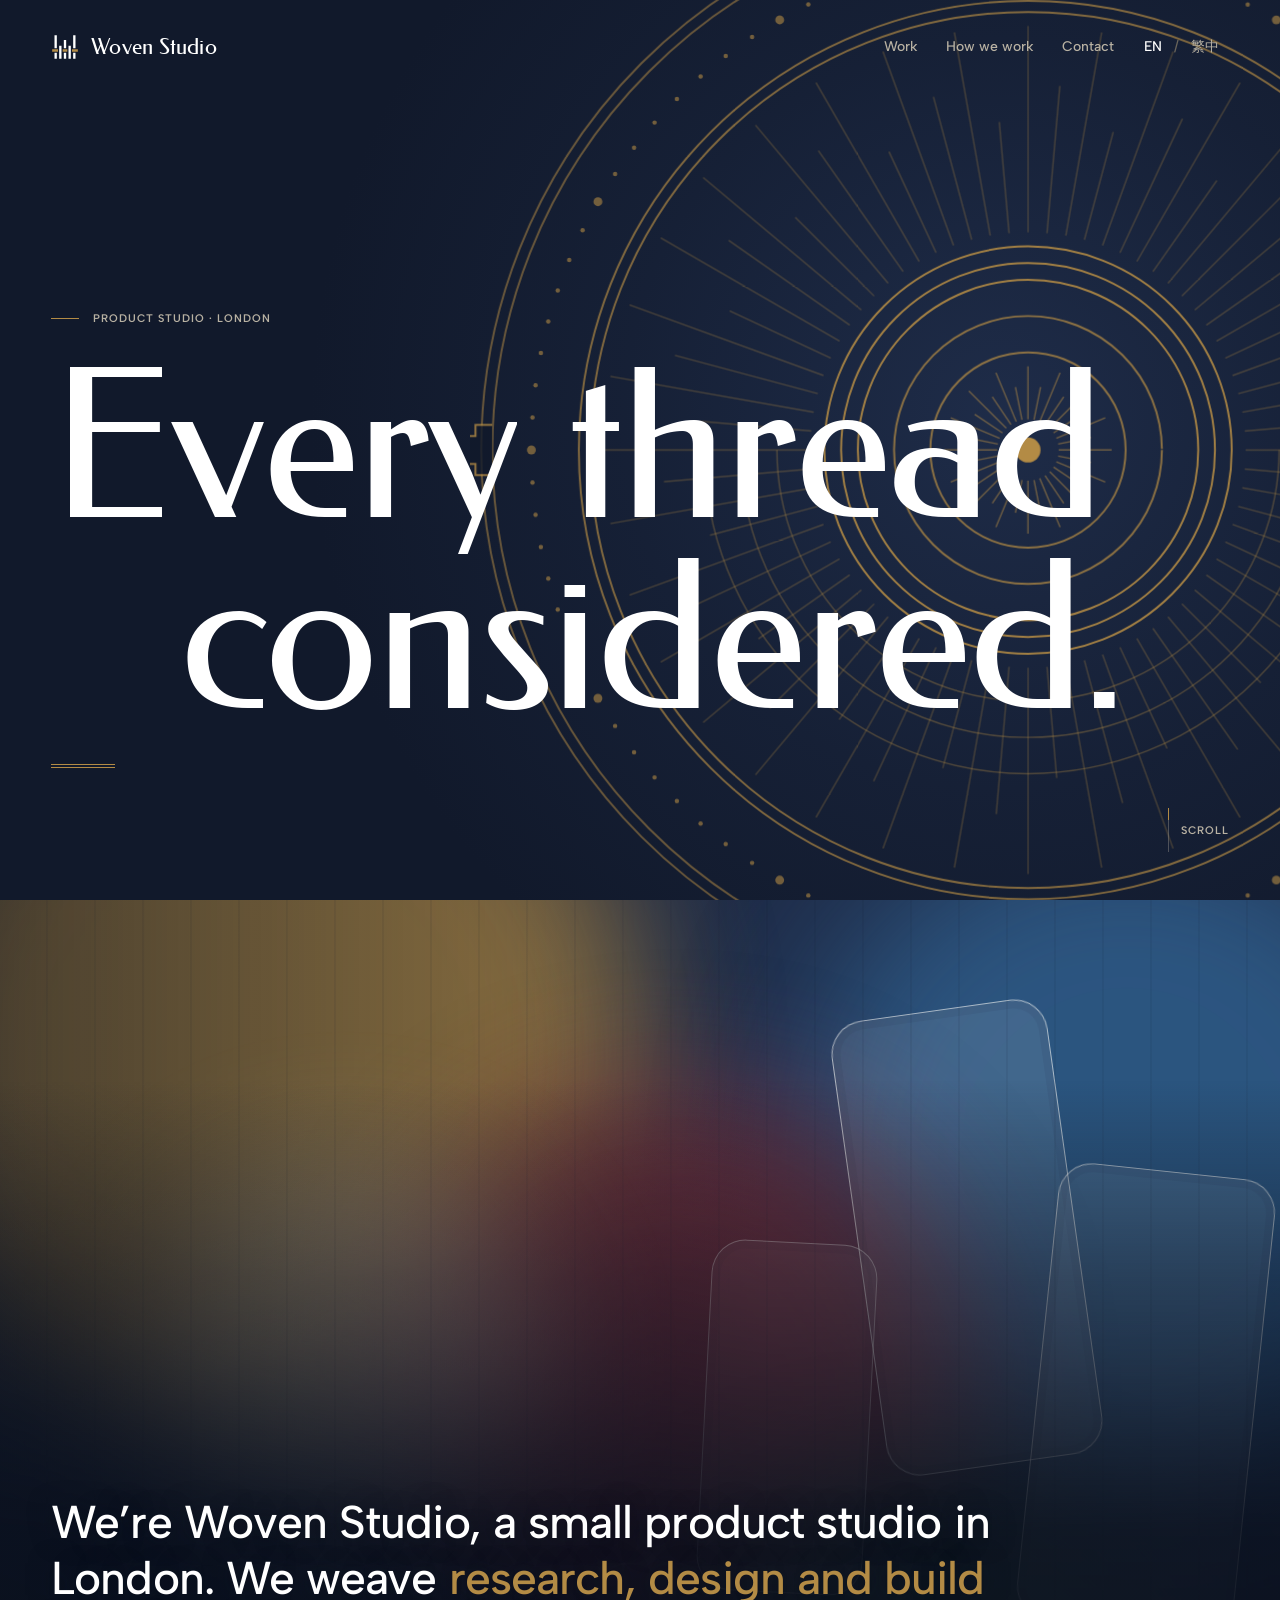
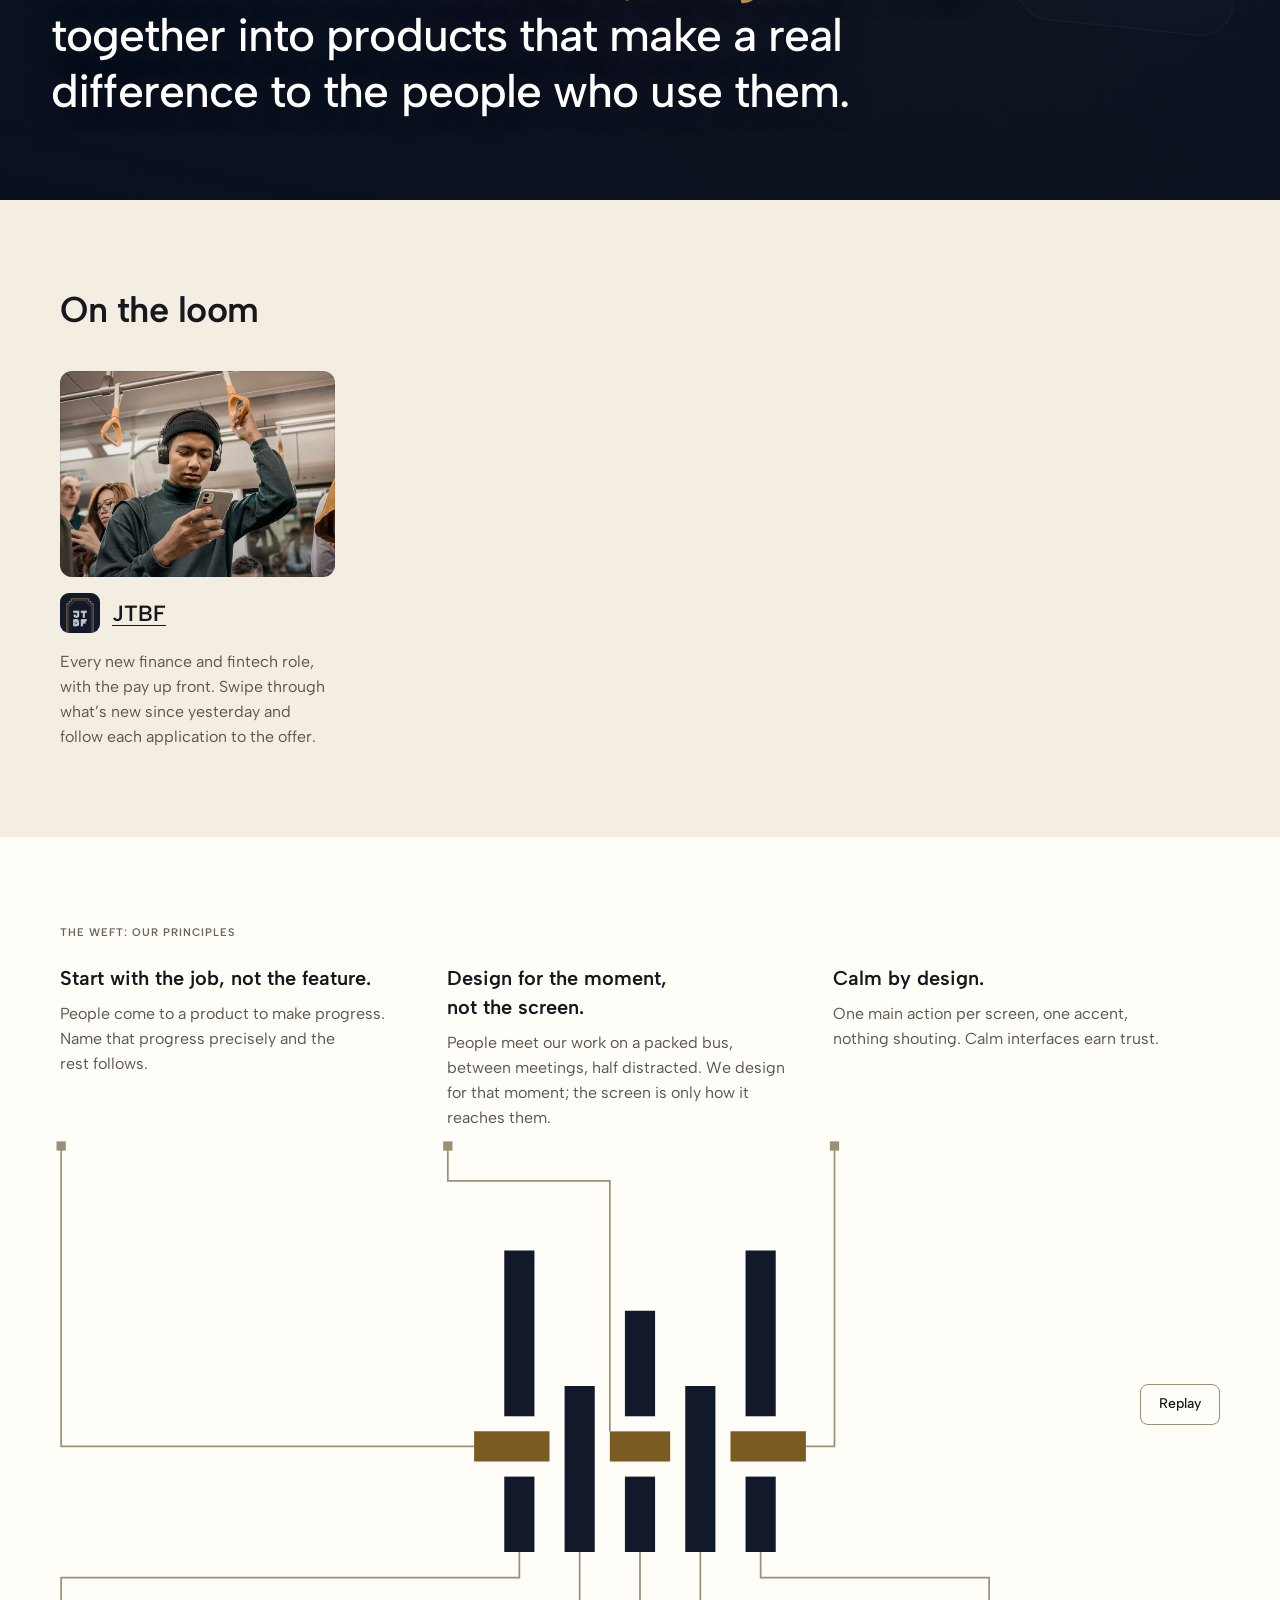
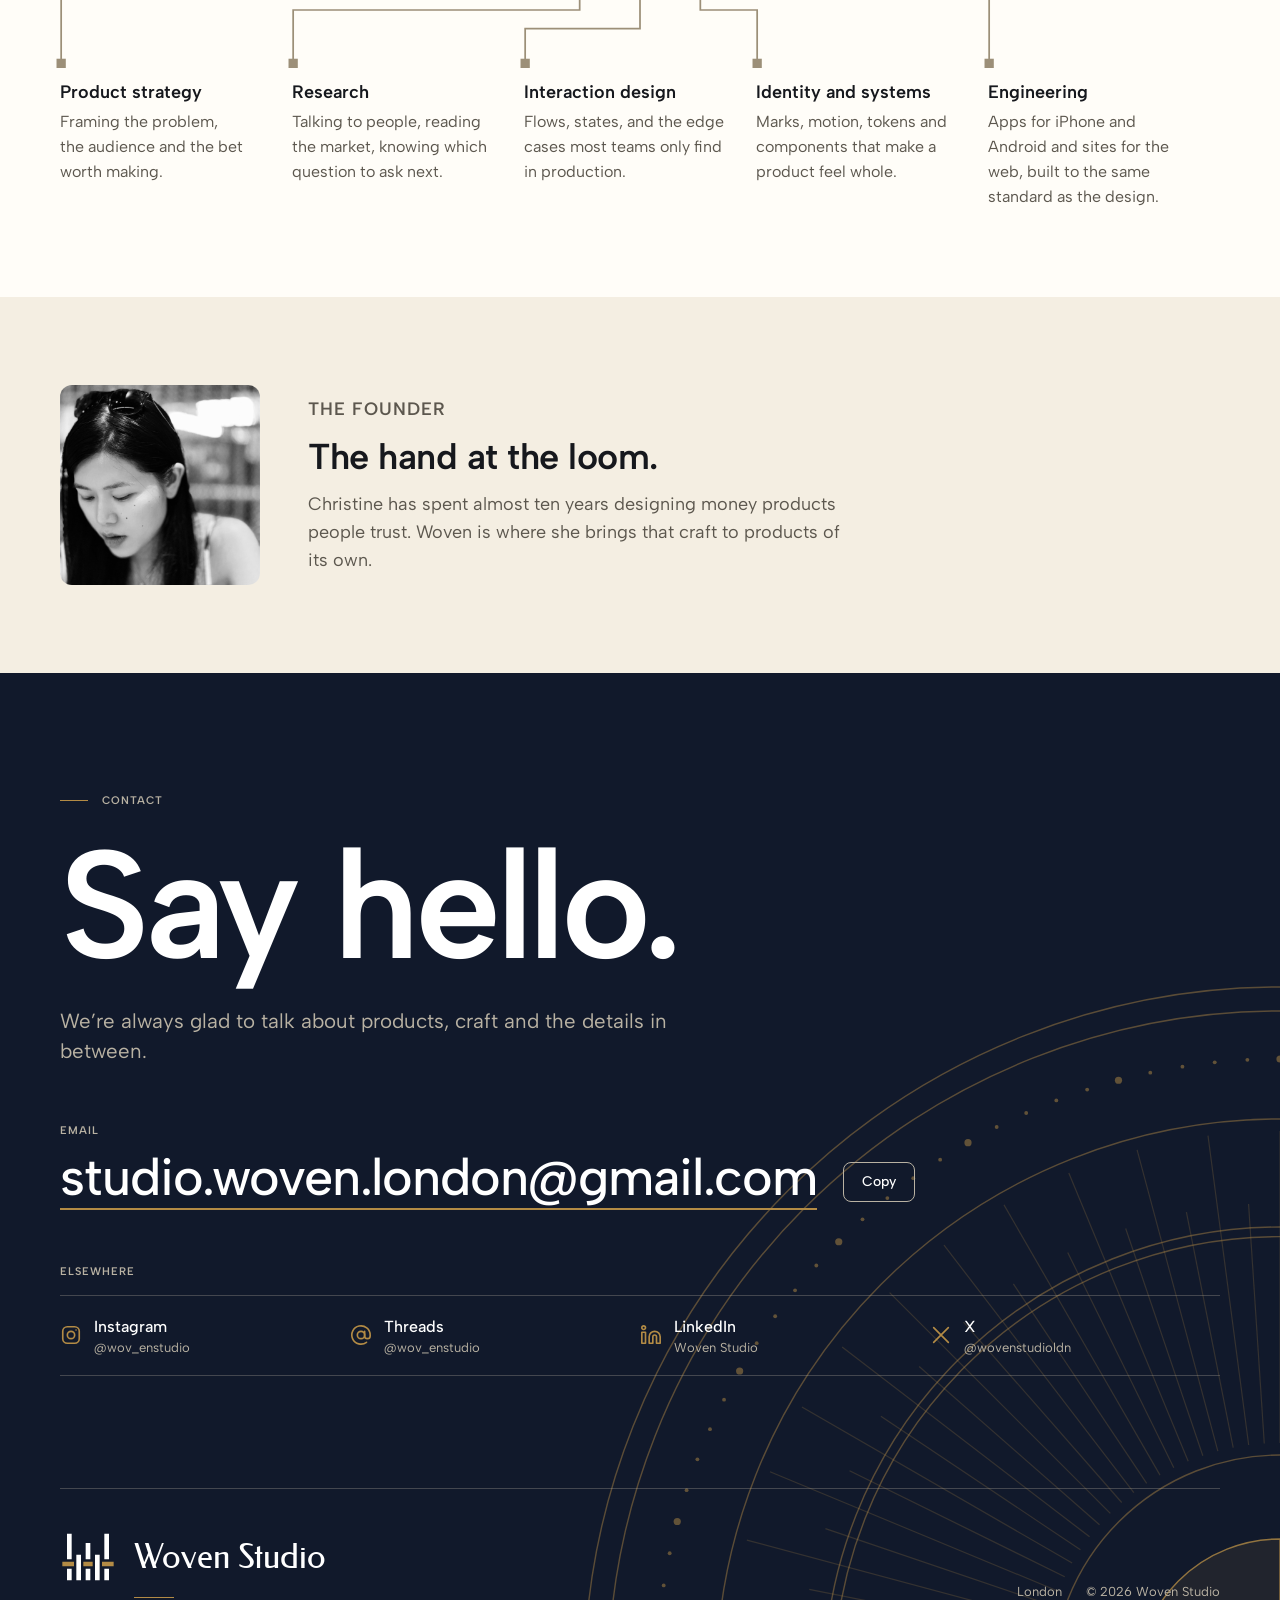
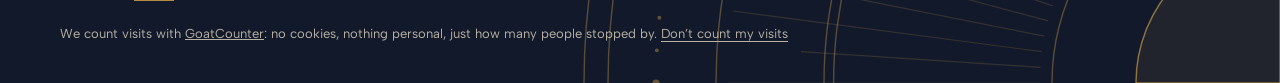
==== commit 926e397e: "Trim the studio page: smaller founder, one product, phone nav - Founder: 200 px portrait, no name li" ====
--- a/index.html
+++ b/index.html
@@ -23,7 +23,7 @@
 <link rel="preload" href="ds/fonts/Federo-Regular.ttf" as="font" type="font/ttf" crossorigin>
 <link rel="stylesheet" href="ds/tokens.css">
 <link rel="stylesheet" href="ds/bundle.css">
-<link rel="stylesheet" href="studio.css?v=zh2">
+<link rel="stylesheet" href="studio.css?v=zh3">
 </head>
 <body>
 
@@ -302,7 +302,6 @@
       </div>
     </div>
     <div class="reel-scrim" aria-hidden="true"></div>
-    <div class="reel-badge"><i aria-hidden="true"><svg viewBox="0 0 24 24"><path d="M7 4.5v15l12.5-7.5z"/></svg></i>Showreel <small>coming soon</small></div>
     <div class="wrap reel-text">
       <p class="big">We&rsquo;re Woven Studio, a small product studio in London. We weave <em>research, design and build</em> together into products that make a real difference to the people who use them.</p>
     </div>
@@ -312,8 +311,7 @@
   <section class="section band-parchment" id="work" aria-labelledby="work-title">
     <div class="wrap">
       <div class="section-head">
-        <p class="eyebrow">Featured products</p>
-        <h2 id="work-title">Products people keep coming back to.</h2>
+        <h2 id="work-title">On the loom</h2>
       </div>
 
       <div class="products">
@@ -323,19 +321,19 @@
           <p>Every new finance and fintech role, with the pay up front. Swipe through what&rsquo;s new since yesterday and follow each application to the offer.</p>
         </article>
 
-        <article class="product product--soon" aria-labelledby="p-2">
+        <article class="product product--soon" hidden aria-labelledby="p-2">
           <figure class="photo"><img src="photos/cafe.jpg" alt="A woman smiling at her phone at a caf&eacute; table" style="object-position: 50% 54%" loading="lazy" width="1000" height="1500"><span class="n-badge n-badge-midnight chip">Coming soon</span></figure>
           <div class="product-name"><span class="icon icon--empty" aria-hidden="true"></span><h3 id="p-2">In the studio</h3></div>
           <p>A new product, currently being woven. More to share soon.</p>
         </article>
 
-        <article class="product product--soon" aria-labelledby="p-3">
+        <article class="product product--soon" hidden aria-labelledby="p-3">
           <figure class="photo"><img src="photos/table.jpg" alt="A woman in glasses reading her phone beside an iced coffee" style="object-position: 50% 50%" loading="lazy" width="1000" height="1500"><span class="n-badge n-badge-midnight chip">Coming soon</span></figure>
           <div class="product-name"><span class="icon icon--empty" aria-hidden="true"></span><h3 id="p-3">In the studio</h3></div>
           <p>A new product, currently being woven. More to share soon.</p>
         </article>
 
-        <article class="product product--soon" aria-labelledby="p-4">
+        <article class="product product--soon" hidden aria-labelledby="p-4">
           <figure class="photo"><img src="photos/home.jpg" alt="Close-up of hands holding a phone at home" style="object-position: 45% 34%" loading="lazy" width="1000" height="1500"><span class="n-badge n-badge-midnight chip">Coming soon</span></figure>
           <div class="product-name"><span class="icon icon--empty" aria-hidden="true"></span><h3 id="p-4">In the studio</h3></div>
           <p>A new product, currently being woven. More to share soon.</p>
@@ -407,8 +405,7 @@
       <div class="founder-text">
         <p class="eyebrow">The founder</p>
         <h2 id="founder-title">The hand at the loom.</h2>
-        <p class="founder-name">Christine Fok, founder</p>
-        <p>Christine has spent almost ten years designing money products people trust. She helped build a digital bank that grew from zero to 160K+ customers in 10 months, built a new business line for the world&rsquo;s largest crypto exchange, and has built and led design teams in fintech across Hong Kong and London. Woven is where she brings that craft to products of its own.</p>
+        <p>Christine has spent almost ten years designing money products people trust. Woven is where she brings that craft to products of its own.</p>
       </div>
     </div>
   </section>
--- a/studio.css
+++ b/studio.css
@@ -75,7 +75,8 @@
 .nav-links { display: flex; gap: 28px; font-size: 14px; font-weight: 500; }
 .nav-links a { text-decoration: none; color: var(--on-dark-muted); padding: 12px 0; }
 .nav-links a:hover { color: var(--on-dark); }
-@media (max-width: 440px) { .nav-links a:nth-child(2) { display: none; } }
+/* phones: only the brand and the language switch */
+@media (max-width: 719px) { .nav-links { display: none; } }
 
 .hero-body { flex: 1; display: flex; flex-direction: column; justify-content: flex-end; gap: 28px; padding-block: 24px 36px; }
 .hero .eyebrow { color: var(--on-dark-muted); display: flex; align-items: center; gap: 14px; }
@@ -212,16 +213,6 @@
     linear-gradient(to top, rgba(10, 16, 29, 0.96) 0%, rgba(10, 16, 29, 0.88) 30%, rgba(10, 16, 29, 0.45) 58%, rgba(10, 16, 29, 0) 80%),
     linear-gradient(to right, rgba(10, 16, 29, 0.55) 0%, rgba(10, 16, 29, 0) 60%);
 }
-.reel-badge {
-  position: absolute; z-index: 2; top: max(32px, 6vh); right: max(16px, 4vw);
-  display: inline-flex; align-items: center; gap: 12px;
-  padding: 8px 16px 8px 8px; border-radius: 999px;
-  background: rgba(10, 16, 29, 0.72); border: 1px solid rgba(185, 178, 163, 0.35);
-  font-size: 13px; line-height: 18px; font-weight: 500; color: var(--on-dark);
-}
-.reel-badge i { width: 32px; height: 32px; border-radius: 50%; border: 1px solid rgba(179, 139, 69, 0.8); display: grid; place-items: center; }
-.reel-badge svg { width: 12px; height: 12px; fill: var(--brass); margin-left: 2px; }
-.reel-badge small { font-size: 13px; color: var(--on-dark-muted); }
 
 .reel-text { position: relative; z-index: 2; width: 100%; padding-block: 120px max(56px, 9vh); }
 @media (min-width: 720px) { .reel-text { max-width: none; padding-left: max(32px, 4vw, env(safe-area-inset-left, 0px)); padding-right: max(32px, 4vw, env(safe-area-inset-right, 0px)); } }
@@ -241,9 +232,9 @@
    warm grade so the four read as one set. Name and a two-line summary sit beneath. */
 .band-parchment { background: var(--surface); }
 /* founder: a square portrait beside a short bio; stacked on phones */
-.founder-grid { display: grid; gap: 32px; align-items: center; }
-@media (min-width: 720px) { .founder-grid { grid-template-columns: minmax(220px, 360px) 1fr; gap: 56px; } }
-.founder-photo { margin: 0; aspect-ratio: 1 / 1; border-radius: var(--radius-lg); overflow: hidden; background: var(--brand-navy); max-width: 360px; }
+.founder-grid { display: grid; gap: 24px; align-items: center; }
+@media (min-width: 720px) { .founder-grid { grid-template-columns: 200px 1fr; gap: 48px; } }
+.founder-photo { margin: 0; aspect-ratio: 1 / 1; border-radius: var(--radius-lg); overflow: hidden; background: var(--brand-navy); max-width: 200px; }
 .founder-photo img { width: 100%; height: 100%; object-fit: cover; display: block; }
 .founder-text { display: grid; gap: 12px; max-width: 36em; }
 .founder-text h2 { font-size: clamp(28px, 4.4vw, 36px); line-height: 1.2; font-weight: 600; letter-spacing: -0.5px; margin: 0; text-wrap: balance; }
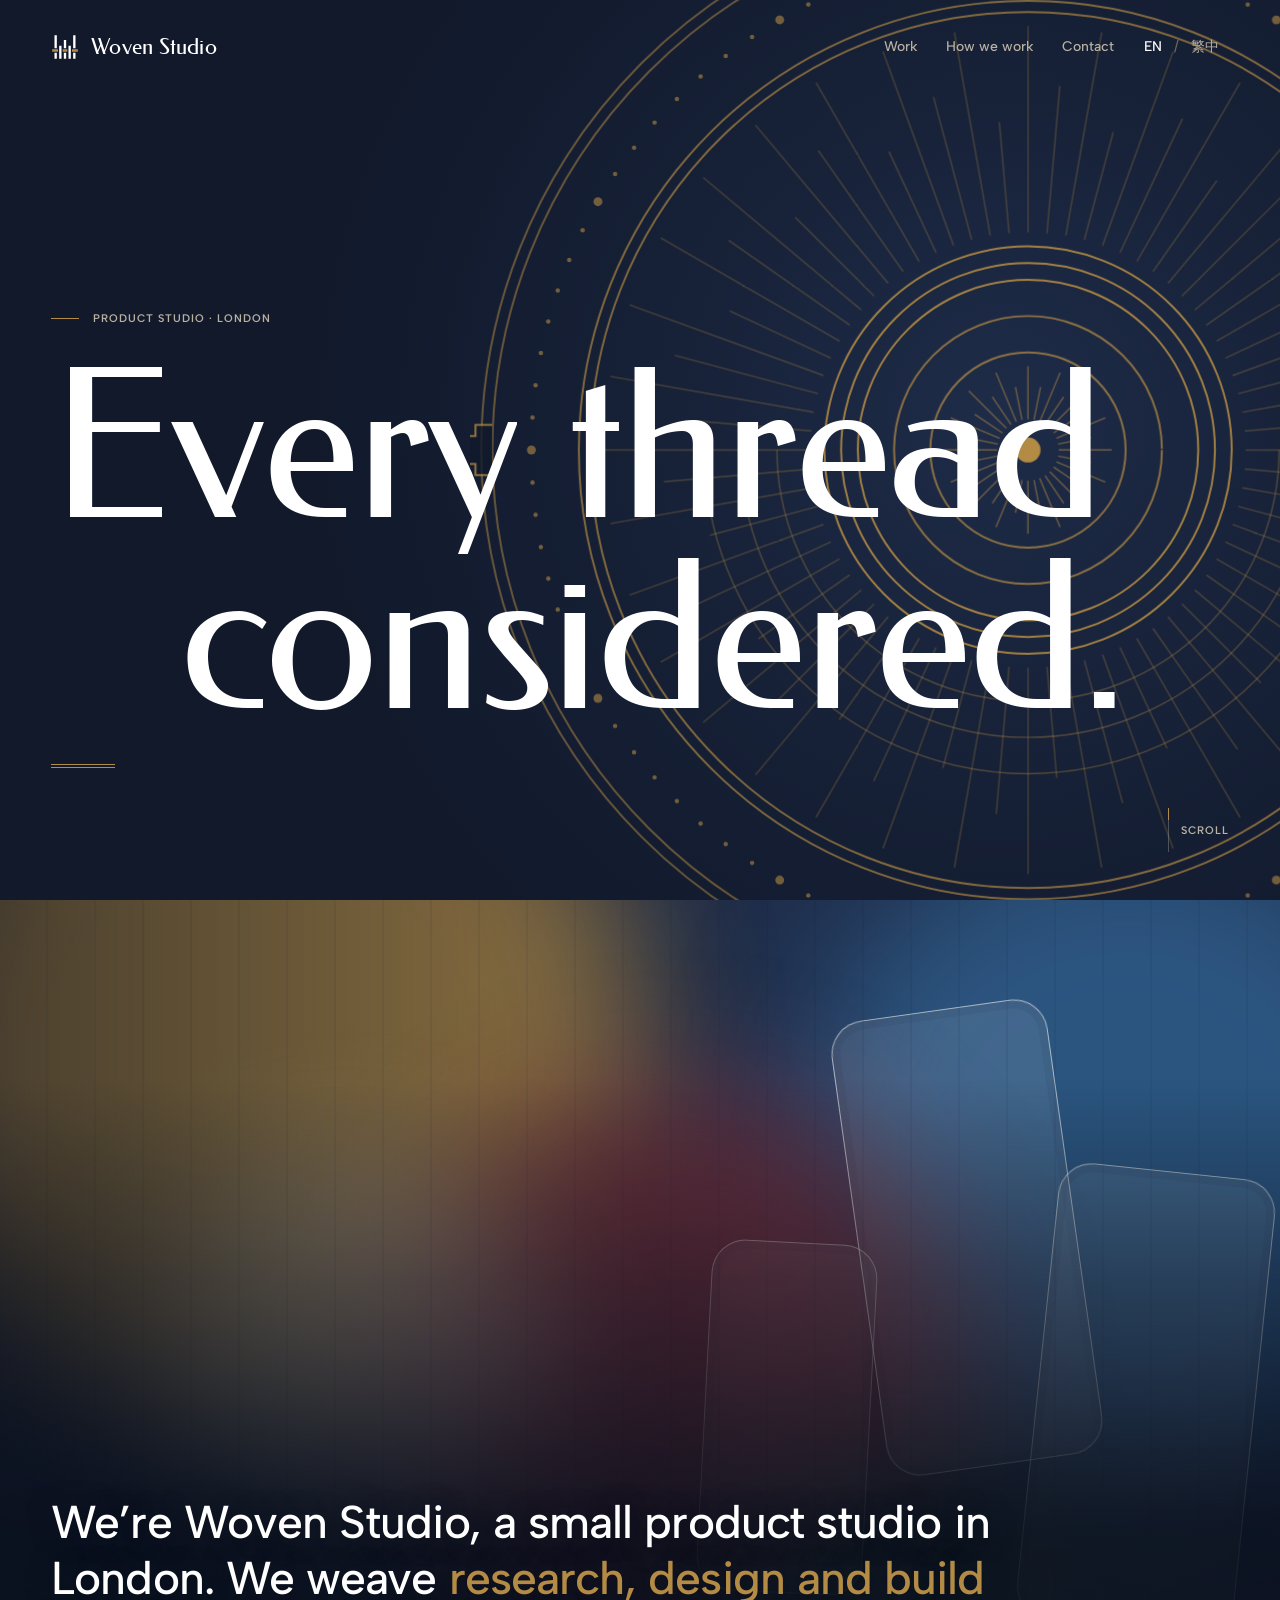
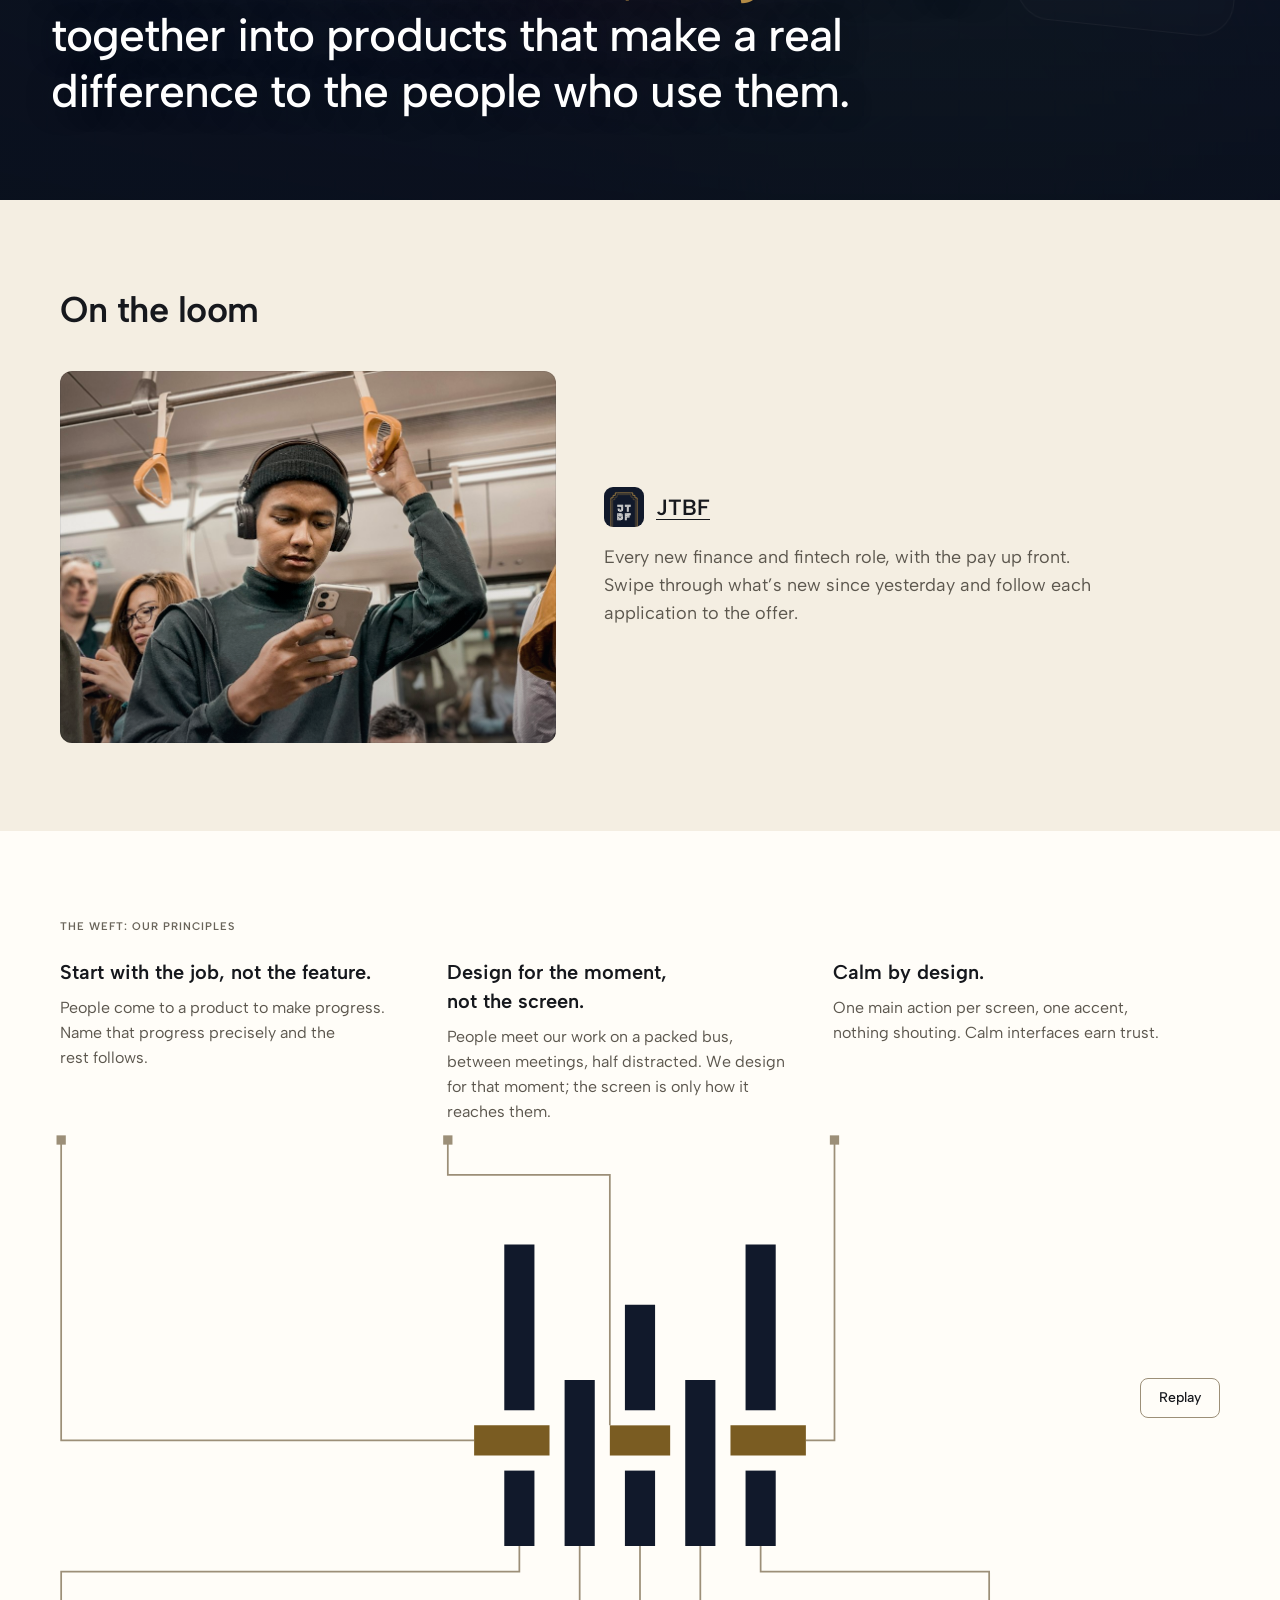
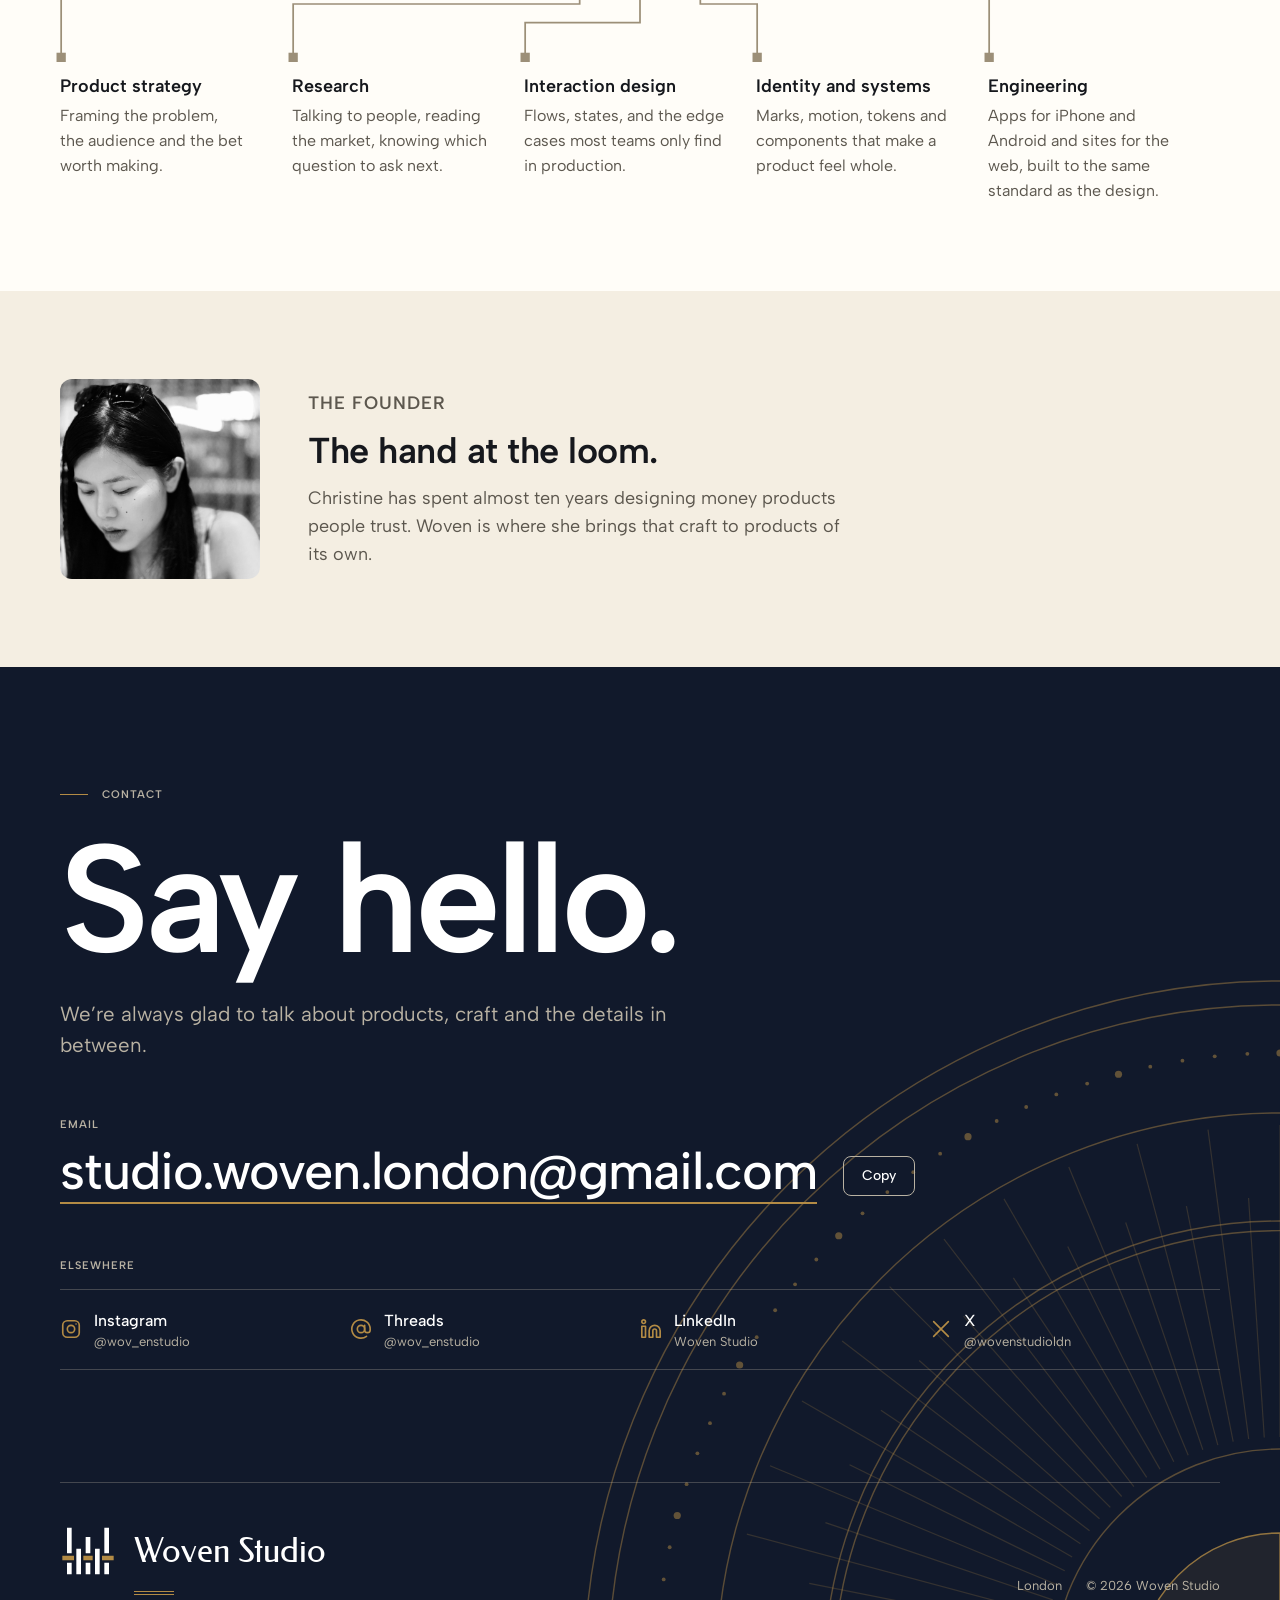
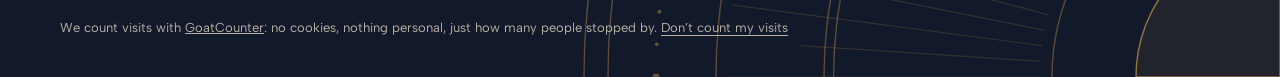
==== commit e63a3e1a: "Show JTBF as one wide card: photo beside the text from 720 px Co-Authored-By: Claude Opus 5.5 <norep" ====
--- a/index.html
+++ b/index.html
@@ -23,7 +23,7 @@
 <link rel="preload" href="ds/fonts/Federo-Regular.ttf" as="font" type="font/ttf" crossorigin>
 <link rel="stylesheet" href="ds/tokens.css">
 <link rel="stylesheet" href="ds/bundle.css">
-<link rel="stylesheet" href="studio.css?v=zh3">
+<link rel="stylesheet" href="studio.css?v=zh4">
 </head>
 <body>
 
@@ -314,7 +314,7 @@
         <h2 id="work-title">On the loom</h2>
       </div>
 
-      <div class="products">
+      <div class="products products--single">
         <article class="product" aria-labelledby="p-jtbf">
           <figure class="photo"><img src="photos/jtbf-commute.jpg" alt="A commuter in headphones on a busy train, checking his phone" style="object-position: 50% 52%" loading="lazy" width="1000" height="1333"></figure>
           <div class="product-name"><svg class="icon" viewBox="0 0 1024 1024" aria-hidden="true">  <rect width="1024" height="1024" fill="#11192b"/>  <path d="M176 1024 L176 342 L176 278 L232 278 L232 214 L288 214 L288 150 L344 150 L512 150 M848 1024 L848 342 L848 278 L792 278 L792 214 L736 214 L736 150 L680 150 L512 150" fill="none" stroke="#b38b45" stroke-width="20" stroke-linejoin="miter"/>  <path d="M222 1024 L222 388 L222 324 L278 324 L278 260 L334 260 L334 196 L390 196 L512 196 M802 1024 L802 388 L802 324 L746 324 L746 260 L690 260 L690 196 L634 196 L512 196" fill="none" stroke="#b38b45" stroke-width="8" stroke-linejoin="miter"/>  <path d="M340 480 L490 480 M466 480 L466 562.24 M466 562.24 A45.760000000000005 45.760000000000005 0 0 1 374.48 562.24 M374.48 562.24 L374.48 551.68 M534 480 L684 480 M609 480 L609 632 M364 848 L364 672 M364 696 L428.52 696 M428.52 696 A28.480000000000004 28.480000000000004 0 0 1 428.52 752.96 M428.52 752.96 L364 752.96 M364 752.96 L430.48 752.96 M430.48 752.96 A35.519999999999996 35.519999999999996 0 0 1 430.48 824 M430.48 824 L364 824 M558 848 L558 672 M558 696 L684 696 M558 754.72 L654 754.72" fill="none" stroke="#fffdf8" stroke-width="48"/>  <path d="M340 480 L490 480 M466 480 L466 562.24 M466 562.24 A45.760000000000005 45.760000000000005 0 0 1 374.48 562.24 M374.48 562.24 L374.48 551.68 M534 480 L684 480 M609 480 L609 632 M364 848 L364 672 M364 696 L428.52 696 M428.52 696 A28.480000000000004 28.480000000000004 0 0 1 428.52 752.96 M428.52 752.96 L364 752.96 M364 752.96 L430.48 752.96 M430.48 752.96 A35.519999999999996 35.519999999999996 0 0 1 430.48 824 M430.48 824 L364 824 M558 848 L558 672 M558 696 L684 696 M558 754.72 L654 754.72" fill="none" stroke="#11192b" stroke-width="8.64"/></svg><h3 id="p-jtbf"><a href="jtbf/">JTBF</a></h3></div>
--- a/studio.css
+++ b/studio.css
@@ -266,6 +266,14 @@
 .product-name .icon--empty { border: 1px dashed var(--hairline-strong); }
 .product p { margin: 0; color: var(--slate); text-wrap: pretty; }
 .product--soon h3 { color: var(--slate); }
+/* one product on the loom: a single wide card, photo beside the text from tablet up */
+.products--single { grid-template-columns: minmax(0, 1fr) !important; }
+@media (min-width: 720px) {
+  .products--single .product { grid-template-columns: minmax(0, 1fr) minmax(0, 1fr); grid-template-areas: "photo name" "photo text"; column-gap: 48px; row-gap: 16px; align-content: center; max-width: 1040px; }
+  .products--single .photo { grid-area: photo; align-self: center; }
+  .products--single .product-name { grid-area: name; align-self: end; }
+  .products--single .product > p { grid-area: text; align-self: start; font-size: 18px; line-height: 28px; max-width: 30em; }
+}
 .product-name h3 a { text-underline-offset: 4px; text-decoration-thickness: 1px; }
 .product-name h3 a:hover { color: var(--brass-deep); }
 @media (prefers-reduced-motion: reduce) { .photo img { transition: none; } .product:hover .photo img { transform: none; } }
